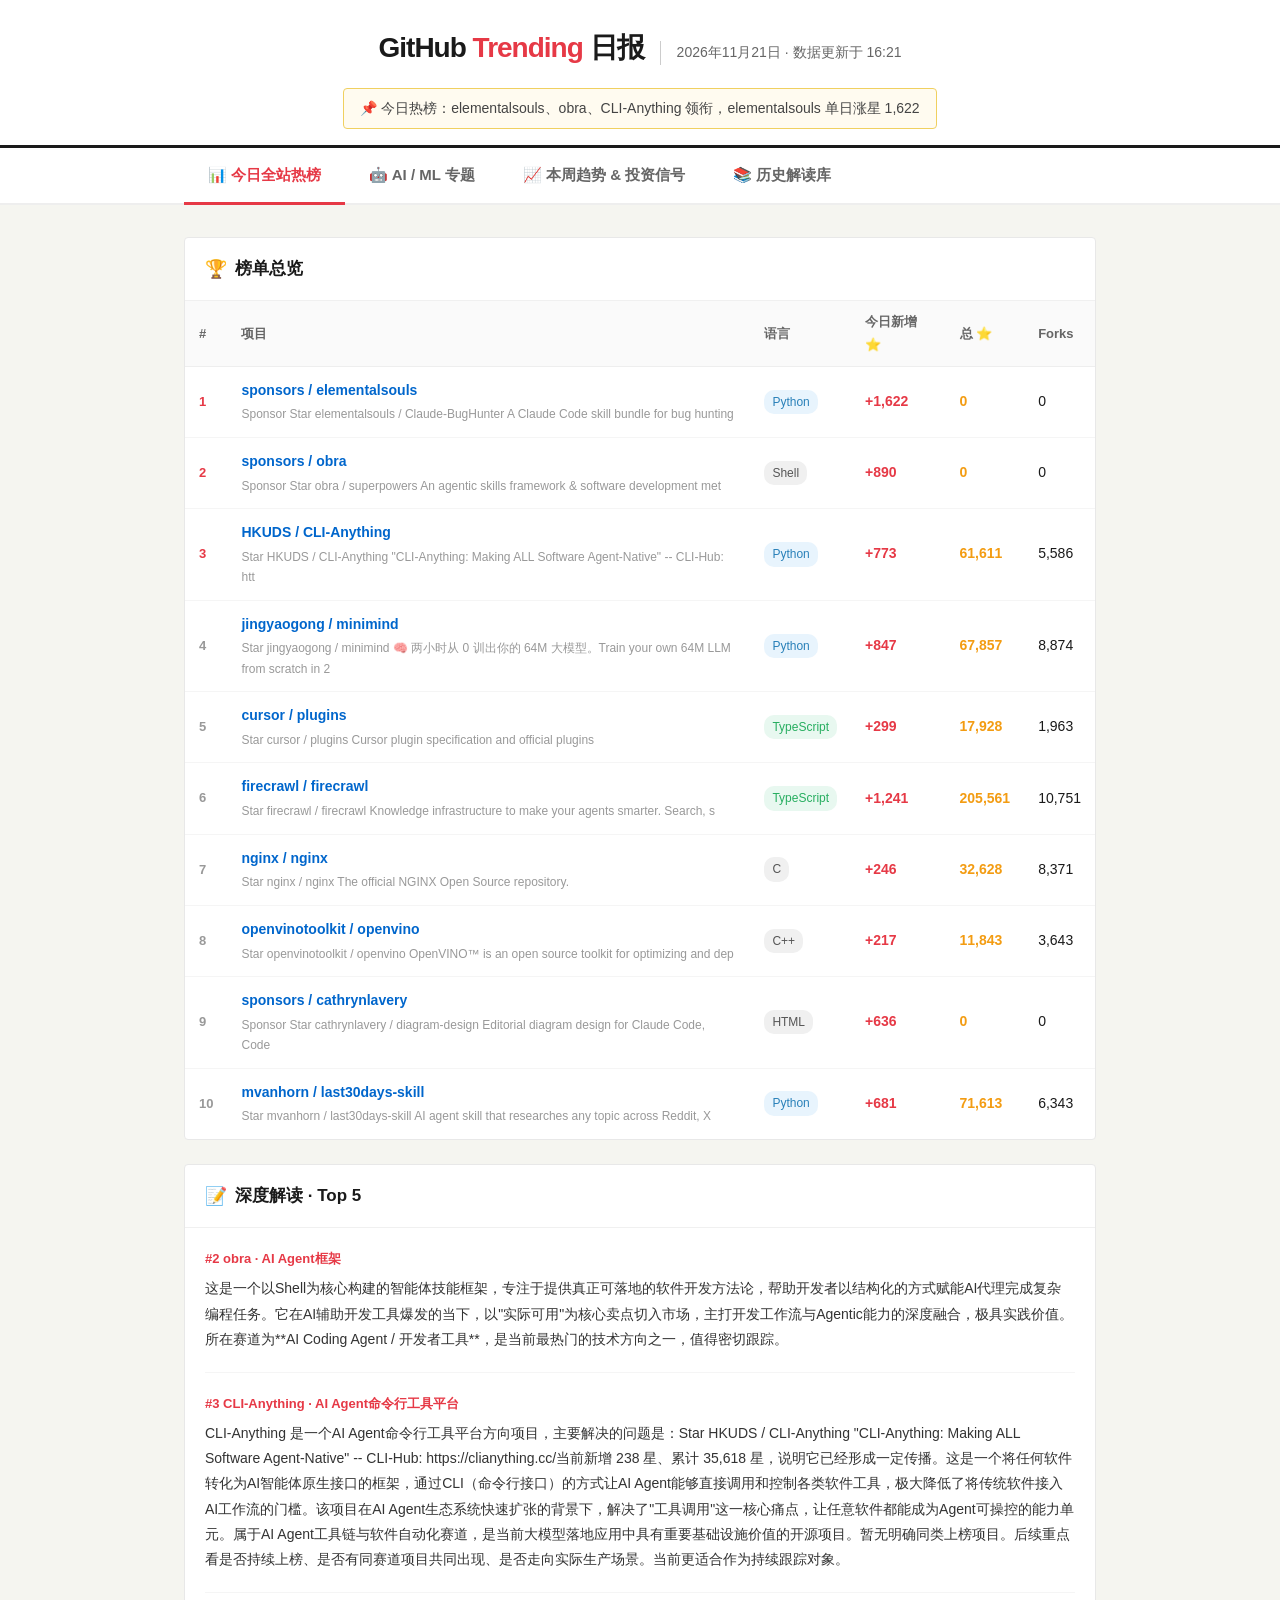
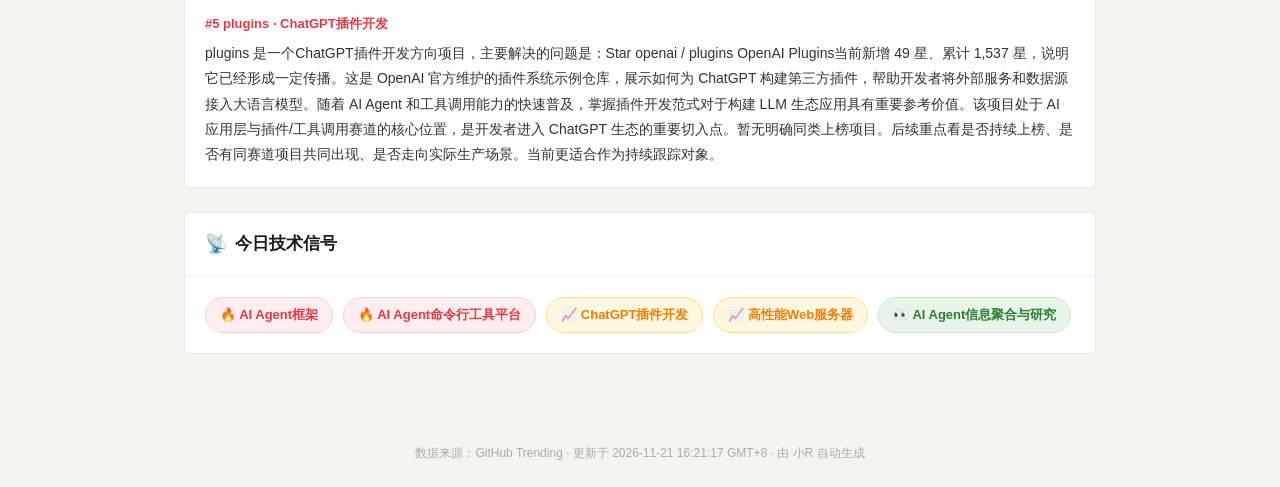
==== github-trending-source/github_trending.html @ a6d7220d "chore: 自动更新 GitHub Trending 2026-11-21" ====
<!DOCTYPE html>
<html lang="zh-CN">
<head>
<meta charset="UTF-8">
<meta name="viewport" content="width=device-width,initial-scale=1.0">
<title>GitHub Trending 日报</title>
<style>*{margin:0;padding:0;box-sizing:border-box;}
body{font-family:-apple-system,BlinkMacSystemFont,"PingFang SC","Hiragino Sans GB","Microsoft YaHei",sans-serif;background:#f5f5f0;color:#1a1a1a;line-height:1.7;}
.header{background:#fff;border-bottom:3px solid #1a1a1a;padding:24px 0 16px;text-align:center;}
.header-inner{max-width:960px;margin:0 auto;padding:0 24px;}
.header-top{display:flex;align-items:baseline;justify-content:center;gap:16px;margin-bottom:8px;}
.logo{font-size:28px;font-weight:900;letter-spacing:-1px;color:#1a1a1a;}
.logo span{color:#e63946;}
.date{font-size:14px;color:#666;border-left:1px solid #ccc;padding-left:16px;}
.summary{font-size:14px;color:#444;background:#fffbf0;border:1px solid #f0d060;border-radius:4px;padding:8px 16px;display:inline-block;margin-top:8px;}
.tabs{background:#fff;border-bottom:2px solid #eee;position:sticky;top:0;z-index:10;}
.tabs-inner{max-width:960px;margin:0 auto;padding:0 24px;display:flex;}
.tab{padding:14px 24px;font-size:15px;font-weight:600;color:#666;cursor:pointer;border-bottom:3px solid transparent;margin-bottom:-2px;transition:all .2s;}
.tab:hover{color:#1a1a1a;}
.tab.active{color:#e63946;border-bottom-color:#e63946;}
.content{max-width:960px;margin:0 auto;padding:32px 24px;}
.panel{display:none;}
.panel.active{display:block;}
.section{background:#fff;border:1px solid #e8e8e8;border-radius:4px;margin-bottom:24px;overflow:hidden;}
.section-header{padding:16px 20px;border-bottom:1px solid #f0f0f0;display:flex;align-items:center;gap:8px;}
.section-title{font-size:17px;font-weight:700;}
.section-icon{font-size:18px;}
table{width:100%;border-collapse:collapse;}
th{background:#fafafa;padding:10px 14px;text-align:left;font-size:13px;font-weight:600;color:#666;border-bottom:1px solid #eee;}
td{padding:12px 14px;font-size:14px;border-bottom:1px solid #f5f5f5;vertical-align:middle;}
tr:last-child td{border-bottom:none;}
tr:hover td{background:#fafffe;}
.rank{font-weight:700;color:#999;font-size:13px;width:36px;}
.rank.top3{color:#e63946;}
.proj-name{font-weight:600;color:#0066cc;text-decoration:none;}
.proj-name:hover{text-decoration:underline;}
.proj-sub{font-size:12px;color:#999;margin-top:2px;}
.lang-tag{display:inline-block;padding:2px 8px;border-radius:10px;font-size:12px;font-weight:500;background:#f0f0f0;color:#555;}
.lang-Python{background:#e8f4fd;color:#2980b9;}
.lang-TypeScript{background:#e8f8f0;color:#27ae60;}
.lang-Rust{background:#fdf0e8;color:#e67e22;}
.lang-Kotlin{background:#f0e8fd;color:#8e44ad;}
.stars{font-weight:600;color:#f39c12;}
.stars-new{color:#e63946;font-weight:700;}
.insight-list{padding:20px;}
.insight-item{margin-bottom:20px;padding-bottom:20px;border-bottom:1px solid #f5f5f5;}
.insight-item:last-child{border-bottom:none;margin-bottom:0;padding-bottom:0;}
.insight-repo{font-size:13px;font-weight:700;color:#e63946;margin-bottom:6px;}
.insight-date{font-weight:400;color:#aaa;font-size:12px;}
.insight-text{font-size:14px;color:#333;line-height:1.8;}
.signal-tags{padding:20px;display:flex;flex-wrap:wrap;gap:10px;}
.signal-tag{padding:6px 14px;border-radius:20px;font-size:13px;font-weight:600;}
.tag-hot{background:#ffeef0;color:#e63946;border:1px solid #ffcdd2;}
.tag-rising{background:#fff8e1;color:#f57c00;border:1px solid #ffe082;}
.tag-watch{background:#e8f5e9;color:#2e7d32;border:1px solid #c8e6c9;}
.invest-cards{padding:20px;display:grid;grid-template-columns:repeat(2,1fr);gap:16px;}
.invest-card{border:1px solid #e8e8e8;border-radius:6px;padding:16px;}
.invest-dir{font-size:15px;font-weight:700;margin-bottom:8px;}
.invest-proj{font-size:12px;color:#666;margin-bottom:8px;}
.invest-bar-wrap{background:#f0f0f0;border-radius:4px;height:6px;margin-bottom:10px;}
.invest-bar{height:6px;border-radius:4px;}
.bar-strong{background:#e63946;width:90%;}
.bar-mid{background:#f39c12;width:60%;}
.bar-watch{background:#27ae60;width:35%;}
.invest-strength{font-size:12px;margin-bottom:4px;}
.str-strong{color:#e63946;font-weight:700;}
.str-mid{color:#f39c12;font-weight:700;}
.str-watch{color:#27ae60;font-weight:700;}
.footer{text-align:center;padding:24px;color:#aaa;font-size:12px;border-top:1px solid #eee;margin-top:8px;}
@media(max-width:640px){.invest-cards{grid-template-columns:1fr;}.tab{padding:10px 14px;font-size:13px;}}</style>
</head>
<body>
<div class="header">
<div class="header-inner">
  <div class="header-top">
    <div class="logo">GitHub <span>Trending</span> 日报</div>
    <div class="date">2026年11月21日 · 数据更新于 16:21</div>
  </div>
  <div class="summary">📌 今日热榜：elementalsouls、obra、CLI-Anything 领衔，elementalsouls 单日涨星 1,622</div>
</div>
</div>
<div class="tabs">
<div class="tabs-inner">
  <div class="tab active" onclick="showTab(0)">📊 今日全站热榜</div>
  <div class="tab" onclick="showTab(1)">🤖 AI / ML 专题</div>
  <div class="tab" onclick="showTab(2)">📈 本周趋势 &amp; 投资信号</div>
  <div class="tab" onclick="showTab(3)">📚 历史解读库</div>
</div>
</div>
<div class="content">

<div class="panel active" id="panel-0">
  <div class="section">
    <div class="section-header"><span class="section-icon">🏆</span><span class="section-title">榜单总览</span></div>
    <table><thead><tr><th>#</th><th>项目</th><th>语言</th><th>今日新增 ⭐</th><th>总 ⭐</th><th>Forks</th></tr></thead>
    <tbody><tr><td class="rank top3">1</td><td><a class="proj-name" href="https://github.com/sponsors/elementalsouls" target="_blank">sponsors / elementalsouls</a><div class="proj-sub">Sponsor Star elementalsouls / Claude-BugHunter A Claude Code skill bundle for bug hunting </div></td><td><span class="lang-tag lang-Python">Python</span></td><td class="stars-new">+1,622</td><td class="stars">0</td><td>0</td></tr>
<tr><td class="rank top3">2</td><td><a class="proj-name" href="https://github.com/sponsors/obra" target="_blank">sponsors / obra</a><div class="proj-sub">Sponsor Star obra / superpowers An agentic skills framework &amp; software development met</div></td><td><span class="lang-tag">Shell</span></td><td class="stars-new">+890</td><td class="stars">0</td><td>0</td></tr>
<tr><td class="rank top3">3</td><td><a class="proj-name" href="https://github.com/HKUDS/CLI-Anything" target="_blank">HKUDS / CLI-Anything</a><div class="proj-sub">Star HKUDS / CLI-Anything "CLI-Anything: Making ALL Software Agent-Native" -- CLI-Hub: htt</div></td><td><span class="lang-tag lang-Python">Python</span></td><td class="stars-new">+773</td><td class="stars">61,611</td><td>5,586</td></tr>
<tr><td class="rank">4</td><td><a class="proj-name" href="https://github.com/jingyaogong/minimind" target="_blank">jingyaogong / minimind</a><div class="proj-sub">Star jingyaogong / minimind 🧠 两小时从 0 训出你的 64M 大模型。Train your own 64M LLM from scratch in 2</div></td><td><span class="lang-tag lang-Python">Python</span></td><td class="stars-new">+847</td><td class="stars">67,857</td><td>8,874</td></tr>
<tr><td class="rank">5</td><td><a class="proj-name" href="https://github.com/cursor/plugins" target="_blank">cursor / plugins</a><div class="proj-sub">Star cursor / plugins Cursor plugin specification and official plugins</div></td><td><span class="lang-tag lang-TypeScript">TypeScript</span></td><td class="stars-new">+299</td><td class="stars">17,928</td><td>1,963</td></tr>
<tr><td class="rank">6</td><td><a class="proj-name" href="https://github.com/firecrawl/firecrawl" target="_blank">firecrawl / firecrawl</a><div class="proj-sub">Star firecrawl / firecrawl Knowledge infrastructure to make your agents smarter. Search, s</div></td><td><span class="lang-tag lang-TypeScript">TypeScript</span></td><td class="stars-new">+1,241</td><td class="stars">205,561</td><td>10,751</td></tr>
<tr><td class="rank">7</td><td><a class="proj-name" href="https://github.com/nginx/nginx" target="_blank">nginx / nginx</a><div class="proj-sub">Star nginx / nginx The official NGINX Open Source repository.</div></td><td><span class="lang-tag">C</span></td><td class="stars-new">+246</td><td class="stars">32,628</td><td>8,371</td></tr>
<tr><td class="rank">8</td><td><a class="proj-name" href="https://github.com/openvinotoolkit/openvino" target="_blank">openvinotoolkit / openvino</a><div class="proj-sub">Star openvinotoolkit / openvino OpenVINO™ is an open source toolkit for optimizing and dep</div></td><td><span class="lang-tag lang-C++">C++</span></td><td class="stars-new">+217</td><td class="stars">11,843</td><td>3,643</td></tr>
<tr><td class="rank">9</td><td><a class="proj-name" href="https://github.com/sponsors/cathrynlavery" target="_blank">sponsors / cathrynlavery</a><div class="proj-sub">Sponsor Star cathrynlavery / diagram-design Editorial diagram design for Claude Code, Code</div></td><td><span class="lang-tag">HTML</span></td><td class="stars-new">+636</td><td class="stars">0</td><td>0</td></tr>
<tr><td class="rank">10</td><td><a class="proj-name" href="https://github.com/mvanhorn/last30days-skill" target="_blank">mvanhorn / last30days-skill</a><div class="proj-sub">Star mvanhorn / last30days-skill AI agent skill that researches any topic across Reddit, X</div></td><td><span class="lang-tag lang-Python">Python</span></td><td class="stars-new">+681</td><td class="stars">71,613</td><td>6,343</td></tr>
</tbody></table>
  </div>
  <div class="section">
    <div class="section-header"><span class="section-icon">📝</span><span class="section-title">深度解读 · Top 5</span></div>
    <div class="insight-list"><div class="insight-item"><div class="insight-repo">#2 obra  · AI Agent框架</div><div class="insight-text">这是一个以Shell为核心构建的智能体技能框架，专注于提供真正可落地的软件开发方法论，帮助开发者以结构化的方式赋能AI代理完成复杂编程任务。它在AI辅助开发工具爆发的当下，以"实际可用"为核心卖点切入市场，主打开发工作流与Agentic能力的深度融合，极具实践价值。所在赛道为**AI Coding Agent / 开发者工具**，是当前最热门的技术方向之一，值得密切跟踪。</div></div>
<div class="insight-item"><div class="insight-repo">#3 CLI-Anything  · AI Agent命令行工具平台</div><div class="insight-text">CLI-Anything 是一个AI Agent命令行工具平台方向项目，主要解决的问题是：Star HKUDS / CLI-Anything "CLI-Anything: Making ALL Software Agent-Native" -- CLI-Hub: https://clianything.cc/当前新增 238 星、累计 35,618 星，说明它已经形成一定传播。这是一个将任何软件转化为AI智能体原生接口的框架，通过CLI（命令行接口）的方式让AI Agent能够直接调用和控制各类软件工具，极大降低了将传统软件接入AI工作流的门槛。该项目在AI Agent生态系统快速扩张的背景下，解决了"工具调用"这一核心痛点，让任意软件都能成为Agent可操控的能力单元。属于AI Agent工具链与软件自动化赛道，是当前大模型落地应用中具有重要基础设施价值的开源项目。暂无明确同类上榜项目。后续重点看是否持续上榜、是否有同赛道项目共同出现、是否走向实际生产场景。当前更适合作为持续跟踪对象。</div></div>
<div class="insight-item"><div class="insight-repo">#5 plugins  · ChatGPT插件开发</div><div class="insight-text">plugins 是一个ChatGPT插件开发方向项目，主要解决的问题是：Star openai / plugins OpenAI Plugins当前新增 49 星、累计 1,537 星，说明它已经形成一定传播。这是 OpenAI 官方维护的插件系统示例仓库，展示如何为 ChatGPT 构建第三方插件，帮助开发者将外部服务和数据源接入大语言模型。随着 AI Agent 和工具调用能力的快速普及，掌握插件开发范式对于构建 LLM 生态应用具有重要参考价值。该项目处于 AI 应用层与插件/工具调用赛道的核心位置，是开发者进入 ChatGPT 生态的重要切入点。暂无明确同类上榜项目。后续重点看是否持续上榜、是否有同赛道项目共同出现、是否走向实际生产场景。当前更适合作为持续跟踪对象。</div></div>
</div>
  </div>
  <div class="section">
    <div class="section-header"><span class="section-icon">📡</span><span class="section-title">今日技术信号</span></div>
    <div class="signal-tags"><span class="signal-tag tag-hot">🔥 AI Agent框架</span>
<span class="signal-tag tag-hot">🔥 AI Agent命令行工具平台</span>
<span class="signal-tag tag-rising">📈 ChatGPT插件开发</span>
<span class="signal-tag tag-rising">📈 高性能Web服务器</span>
<span class="signal-tag tag-watch">👀 AI Agent信息聚合与研究</span>
</div>
  </div>
</div>

<div class="panel" id="panel-1">
  <div class="section">
    <div class="section-header"><span class="section-icon">🤖</span><span class="section-title">AI / ML 今日热榜</span></div>
    <table><thead><tr><th>#</th><th>项目</th><th>语言</th><th>今日新增 ⭐</th><th>总 ⭐</th><th>Forks</th></tr></thead>
    <tbody><tr><td class="rank top3">1</td><td><a class="proj-name" href="https://github.com/sponsors/elementalsouls" target="_blank">sponsors / elementalsouls</a><div class="proj-sub">Sponsor Star elementalsouls / Claude-BugHunter A Claude Code skill bundle for bug hunting </div></td><td><span class="lang-tag lang-Python">Python</span></td><td class="stars-new">+1,622</td><td class="stars">0</td><td>0</td></tr>
<tr><td class="rank top3">2</td><td><a class="proj-name" href="https://github.com/sponsors/obra" target="_blank">sponsors / obra</a><div class="proj-sub">Sponsor Star obra / superpowers An agentic skills framework &amp; software development met</div></td><td><span class="lang-tag">Shell</span></td><td class="stars-new">+890</td><td class="stars">0</td><td>0</td></tr>
<tr><td class="rank top3">3</td><td><a class="proj-name" href="https://github.com/HKUDS/CLI-Anything" target="_blank">HKUDS / CLI-Anything</a><div class="proj-sub">Star HKUDS / CLI-Anything "CLI-Anything: Making ALL Software Agent-Native" -- CLI-Hub: htt</div></td><td><span class="lang-tag lang-Python">Python</span></td><td class="stars-new">+773</td><td class="stars">61,611</td><td>5,586</td></tr>
<tr><td class="rank">4</td><td><a class="proj-name" href="https://github.com/jingyaogong/minimind" target="_blank">jingyaogong / minimind</a><div class="proj-sub">Star jingyaogong / minimind 🧠 两小时从 0 训出你的 64M 大模型。Train your own 64M LLM from scratch in 2</div></td><td><span class="lang-tag lang-Python">Python</span></td><td class="stars-new">+847</td><td class="stars">67,857</td><td>8,874</td></tr>
<tr><td class="rank">5</td><td><a class="proj-name" href="https://github.com/firecrawl/firecrawl" target="_blank">firecrawl / firecrawl</a><div class="proj-sub">Star firecrawl / firecrawl Knowledge infrastructure to make your agents smarter. Search, s</div></td><td><span class="lang-tag lang-TypeScript">TypeScript</span></td><td class="stars-new">+1,241</td><td class="stars">205,561</td><td>10,751</td></tr>
<tr><td class="rank">6</td><td><a class="proj-name" href="https://github.com/openvinotoolkit/openvino" target="_blank">openvinotoolkit / openvino</a><div class="proj-sub">Star openvinotoolkit / openvino OpenVINO™ is an open source toolkit for optimizing and dep</div></td><td><span class="lang-tag lang-C++">C++</span></td><td class="stars-new">+217</td><td class="stars">11,843</td><td>3,643</td></tr>
<tr><td class="rank">7</td><td><a class="proj-name" href="https://github.com/sponsors/cathrynlavery" target="_blank">sponsors / cathrynlavery</a><div class="proj-sub">Sponsor Star cathrynlavery / diagram-design Editorial diagram design for Claude Code, Code</div></td><td><span class="lang-tag">HTML</span></td><td class="stars-new">+636</td><td class="stars">0</td><td>0</td></tr>
<tr><td class="rank">8</td><td><a class="proj-name" href="https://github.com/mvanhorn/last30days-skill" target="_blank">mvanhorn / last30days-skill</a><div class="proj-sub">Star mvanhorn / last30days-skill AI agent skill that researches any topic across Reddit, X</div></td><td><span class="lang-tag lang-Python">Python</span></td><td class="stars-new">+681</td><td class="stars">71,613</td><td>6,343</td></tr>
<tr><td class="rank">9</td><td><a class="proj-name" href="https://github.com/google-labs-code/stitch-skills" target="_blank">google-labs-code / stitch-skills</a><div class="proj-sub">Star google-labs-code / stitch-skills A library of Agent Skills designed to work with the </div></td><td><span class="lang-tag lang-TypeScript">TypeScript</span></td><td class="stars-new">+315</td><td class="stars">11,146</td><td>1,415</td></tr>
<tr><td class="rank">10</td><td><a class="proj-name" href="https://github.com/sponsors/mjmirza" target="_blank">sponsors / mjmirza</a><div class="proj-sub">Sponsor Star mjmirza / app-store-compliance Avoid common App Store and Google Play rejecti</div></td><td><span class="lang-tag">Shell</span></td><td class="stars-new">+869</td><td class="stars">0</td><td>0</td></tr>
</tbody></table>
  </div>
  <div class="section">
    <div class="section-header"><span class="section-icon">🔬</span><span class="section-title">AI 视角深度解读 · Top 5</span></div>
    <div class="insight-list"><div class="insight-item"><div class="insight-repo">#2 obra  · AI Agent框架</div><div class="insight-text">这是一个以Shell为核心构建的智能体技能框架，专注于提供真正可落地的软件开发方法论，帮助开发者以结构化的方式赋能AI代理完成复杂编程任务。它在AI辅助开发工具爆发的当下，以"实际可用"为核心卖点切入市场，主打开发工作流与Agentic能力的深度融合，极具实践价值。所在赛道为**AI Coding Agent / 开发者工具**，是当前最热门的技术方向之一，值得密切跟踪。</div></div>
<div class="insight-item"><div class="insight-repo">#3 CLI-Anything  · AI Agent命令行工具平台</div><div class="insight-text">CLI-Anything 是一个AI Agent命令行工具平台方向项目，主要解决的问题是：Star HKUDS / CLI-Anything "CLI-Anything: Making ALL Software Agent-Native" -- CLI-Hub: https://clianything.cc/当前新增 238 星、累计 35,618 星，说明它已经形成一定传播。这是一个将任何软件转化为AI智能体原生接口的框架，通过CLI（命令行接口）的方式让AI Agent能够直接调用和控制各类软件工具，极大降低了将传统软件接入AI工作流的门槛。该项目在AI Agent生态系统快速扩张的背景下，解决了"工具调用"这一核心痛点，让任意软件都能成为Agent可操控的能力单元。属于AI Agent工具链与软件自动化赛道，是当前大模型落地应用中具有重要基础设施价值的开源项目。暂无明确同类上榜项目。后续重点看是否持续上榜、是否有同赛道项目共同出现、是否走向实际生产场景。当前更适合作为持续跟踪对象。</div></div>
</div>
  </div>
  <div class="section">
    <div class="section-header"><span class="section-icon">📡</span><span class="section-title">AI 今日核心信号</span></div>
    <div class="signal-tags"><span class="signal-tag tag-hot">🔥 AI Agent框架</span>
<span class="signal-tag tag-hot">🔥 AI Agent命令行工具平台</span>
<span class="signal-tag tag-rising">📈 AI Agent信息聚合与研究</span>
</div>
  </div>
</div>

<div class="panel" id="panel-2">
  <div class="section">
    <div class="section-header"><span class="section-icon">📅</span><span class="section-title">本周全站热榜</span></div>
    <table><thead><tr><th>#</th><th>项目</th><th>语言</th><th>本周新增 ⭐</th><th>总 ⭐</th><th>Forks</th></tr></thead>
    <tbody><tr><td class="rank top3">1</td><td><a class="proj-name" href="https://github.com/backnotprop/plannotator" target="_blank">backnotprop / plannotator</a><div class="proj-sub">Star backnotprop / plannotator The workspace to stay in the loop and on top of agents - sh</div></td><td><span class="lang-tag lang-TypeScript">TypeScript</span></td><td class="stars-new">+3,555</td><td class="stars">13,980</td><td>1,396</td></tr>
<tr><td class="rank top3">2</td><td><a class="proj-name" href="https://github.com/google-labs-code/stitch-skills" target="_blank">google-labs-code / stitch-skills</a><div class="proj-sub">Star google-labs-code / stitch-skills A library of Agent Skills designed to work with the </div></td><td><span class="lang-tag lang-TypeScript">TypeScript</span></td><td class="stars-new">+2,152</td><td class="stars">11,146</td><td>1,415</td></tr>
<tr><td class="rank top3">3</td><td><a class="proj-name" href="https://github.com/GoogleChrome/modern-web-guidance-src" target="_blank">GoogleChrome / modern-web-guidance-src</a><div class="proj-sub">Star GoogleChrome / modern-web-guidance-src Keep your coding agent up to date with the lat</div></td><td><span class="lang-tag lang-TypeScript">TypeScript</span></td><td class="stars-new">+5,224</td><td class="stars">9,621</td><td>771</td></tr>
<tr><td class="rank">4</td><td><a class="proj-name" href="https://github.com/alibaba/open-code-review" target="_blank">alibaba / open-code-review</a><div class="proj-sub">Star alibaba / open-code-review Secure, fast, efficient, battle-tested at Alibaba's scale.</div></td><td><span class="lang-tag">Go</span></td><td class="stars-new">+4,457</td><td class="stars">54,891</td><td>4,535</td></tr>
<tr><td class="rank">5</td><td><a class="proj-name" href="https://github.com/mvanhorn/last30days-skill" target="_blank">mvanhorn / last30days-skill</a><div class="proj-sub">Star mvanhorn / last30days-skill AI agent skill that researches any topic across Reddit, X</div></td><td><span class="lang-tag lang-Python">Python</span></td><td class="stars-new">+3,788</td><td class="stars">71,613</td><td>6,343</td></tr>
<tr><td class="rank">6</td><td><a class="proj-name" href="https://github.com/ChromeDevTools/chrome-devtools-mcp" target="_blank">ChromeDevTools / chrome-devtools-mcp</a><div class="proj-sub">Star ChromeDevTools / chrome-devtools-mcp Chrome DevTools for coding agents</div></td><td><span class="lang-tag lang-TypeScript">TypeScript</span></td><td class="stars-new">+3,306</td><td class="stars">58,587</td><td>4,891</td></tr>
<tr><td class="rank">7</td><td><a class="proj-name" href="https://github.com/tradermonty/claude-trading-skills" target="_blank">tradermonty / claude-trading-skills</a><div class="proj-sub">Star tradermonty / claude-trading-skills Claude Code skills for equity investors and trade</div></td><td><span class="lang-tag lang-Python">Python</span></td><td class="stars-new">+3,471</td><td class="stars">7,487</td><td>1,473</td></tr>
<tr><td class="rank">8</td><td><a class="proj-name" href="https://github.com/ag-ui-protocol/ag-ui" target="_blank">ag-ui-protocol / ag-ui</a><div class="proj-sub">Star ag-ui-protocol / ag-ui AG-UI: the Agent-User Interaction Protocol. Bring Agents into </div></td><td><span class="lang-tag lang-TypeScript">TypeScript</span></td><td class="stars-new">+3,621</td><td class="stars">20,866</td><td>2,130</td></tr>
<tr><td class="rank">9</td><td><a class="proj-name" href="https://github.com/meta/astryx" target="_blank">meta / astryx</a><div class="proj-sub">Star meta / astryx An open source design system that's fully customizable and agent ready</div></td><td><span class="lang-tag lang-TypeScript">TypeScript</span></td><td class="stars-new">+4,131</td><td class="stars">31,491</td><td>2,473</td></tr>
<tr><td class="rank">10</td><td><a class="proj-name" href="https://github.com/pookjw/HermesEnabler" target="_blank">pookjw / HermesEnabler</a><div class="proj-sub">Star pookjw / HermesEnabler Enable Hermès Watch Faces on any Apple Watch devices</div></td><td><span class="lang-tag">Objective-C</span></td><td class="stars-new">+582</td><td class="stars">2,317</td><td>195</td></tr>
</tbody></table>
  </div>
  <div class="section">
    <div class="section-header"><span class="section-icon">📝</span><span class="section-title">本周深度解读 · Top 5</span></div>
    <div class="insight-list"><div class="insight-item"><div class="insight-repo">#5 last30days-skill  · AI Agent信息聚合与研究</div><div class="insight-text">last30days-skill 是一个AI Agent信息聚合与研究方向项目，主要解决的问题是：Star mvanhorn / last30days-skill AI agent skill that researches any topic across Reddit, X, YouTube, HN, Polymarket, and the web - then synthesizes a grounded summary当前新增 199 星、累计 27,580 星，说明它已经形成一定传播。这是一个AI智能体技能工具，能够自动跨越Reddit、X、YouTube、Hacker News、Polymarket及开放网页等多平台，对任意话题进行信息检索并生成有据可查的综合摘要，极大降低了信息收集与研判的人工成本。凭借多源数据融合与AI合成能力，它在市场调研、热点追踪、竞品分析等场景中具有显著实用价值。该项目处于AI Agent与信息聚合的热门交叉赛道，随着自主智能体应用爆发式增长，此类"研究型Agent技能"正成为开发者生态中的高需求组件。暂无明确同类上榜项目。后续重点看是否持续上榜、是否有同赛道项目共同出现、是否走向实际生产场景。当前更适合作为持续跟踪对象。</div></div>
</div>
  </div>
  <div class="section">
    <div class="section-header"><span class="section-icon">💡</span><span class="section-title">本周投资信号拆解</span></div>
    <div class="invest-cards"><div class="invest-card">
  <div class="invest-dir">🤖 AI Agent框架</div>
  <div class="invest-proj">代表项目：obra · GenericAgent · openai-agents-python</div>
  <div class="invest-bar-wrap"><div class="invest-bar bar-strong"></div></div>
  <div class="invest-strength str-strong">信号强度：强</div>
</div>
<div class="invest-card">
  <div class="invest-dir">🛠️ Claude 工具链生态</div>
  <div class="invest-proj">代表项目：andrej-karpathy-skills · claude-code-best-practice · seomachine</div>
  <div class="invest-bar-wrap"><div class="invest-bar bar-strong"></div></div>
  <div class="invest-strength str-strong">信号强度：强</div>
</div>
<div class="invest-card">
  <div class="invest-dir">📱 AI编程助手</div>
  <div class="invest-proj">代表项目：free-claude-code · cline · Roo-Code</div>
  <div class="invest-bar-wrap"><div class="invest-bar bar-mid"></div></div>
  <div class="invest-strength str-mid">信号强度：中</div>
</div>
<div class="invest-card">
  <div class="invest-dir">🎓 金融 AI 量化</div>
  <div class="invest-proj">代表项目：Kronos · ai-hedge-fund</div>
  <div class="invest-bar-wrap"><div class="invest-bar bar-watch"></div></div>
  <div class="invest-strength str-watch">信号强度：观察中</div>
</div>
</div>
  </div>
</div>

<div class="panel" id="panel-3">
  <div class="section">
    <div class="section-header"><span class="section-icon">📚</span><span class="section-title">历史解读库 · 按首次上榜时间倒序</span></div>
    <div class="insight-list"><div class="insight-item"><div class="insight-repo">CoplayDev  · Unity编辑器AI自动化工具  <span class="insight-date">首次上榜 2026-07-06</span></div><div class="insight-text">CoplayDev 是一个Unity编辑器AI自动化工具方向项目，主要解决的问题是：Sponsor Star CoplayDev / unity-mcp Unity MCP acts as a bridge between AI assistants and your Unity Editor. Give your LLM tools to manage assets, control scenes, edit scripts, and automate tasks within Unity.当前新增 414 星、累计 0 星，说明它已经形成一定传播。这是一个将AI大语言模型与Unity编辑器深度集成的MCP（Model Context Protocol）桥接工具，让AI助手能够直接操控Unity中的资产管理、场景编辑、脚本修改和任务自动化，极大提升游戏开发效率。随着AI辅助编程浪潮兴起，将LLM能力延伸至专业创作工具的需求日益迫切，该项目为游戏开发者提供了一条切实可行的AI增强工作流路径。属于**AI Agent工具集成 × 游戏开发自动化**赛道，是MCP生态向垂直领域扩展的典型代表。暂无明确同类上榜项目。后续重点看是否持续上榜、是否有同赛道项目共同出现、是否走向实际生产场景。当前更适合作为持续跟踪对象。</div></div>
<div class="insight-item"><div class="insight-repo">Zackriya-Solutions  · AI会议助手本地化处理  <span class="insight-date">首次上榜 2026-07-05</span></div><div class="insight-text">Zackriya-Solutions 是一个AI会议助手本地化处理方向项目，主要解决的问题是：Sponsor Star Zackriya-Solutions / meetily Privacy first, AI meeting assistant with 4x faster Parakeet/Whisper live transcription, speaker diarization, and Ollama summarization built on Rust. 100% local processing. no cloud required. Meetily (Meetly Ai - https://meetily.ai) is the #1 Self-hosted, Open-source Ai meeting note taker for macOS & Windows.当前新增 718 星、累计 0 星，说明它已经形成一定传播。一款基于 Rust 构建的本地优先 AI 会议助手，支持实时语音转文字（Parakeet/Whisper 加速4倍）、说话人识别及 Ollama 本地大模型摘要，全程 100% 本地处理，零云端依赖，完美保护会议隐私。对于企业和个人用户而言，既解决了敏感会议内容泄露的合规风险，又提供了媲美商业产品的智能笔记体验。该项目处于 **本地化 AI 生产力工具** 赛道，是自托管 AI 应用快速崛起趋势下的典型代表。暂无明确同类上榜项目。后续重点看是否持续上榜、是否有同赛道项目共同出现、是否走向实际生产场景。当前更适合作为持续跟踪对象。</div></div>
<div class="insight-item"><div class="insight-repo">immich  · 自托管照片视频管理  <span class="insight-date">首次上榜 2026-07-05</span></div><div class="insight-text">immich 是一个自托管照片视频管理方向项目，主要解决的问题是：Star immich-app / immich High performance self-hosted photo and video management solution.当前新增 201 星、累计 105,632 星，说明它已经形成一定传播。高性能自托管照片和视频管理解决方案，提供媲美 Google Photos 的完整功能体验，包括自动备份、人脸识别、地图浏览等，让用户在本地服务器上完全掌控私人媒体数据。随着隐私意识觉醒和云服务订阅费用上涨，自托管替代方案需求持续爆发，Immich 凭借出色的性能和活跃的社区迭代速度成为该领域最受欢迎的选择。项目处于**隐私优先的自托管基础设施**赛道，是 HomeServer / Self-Hosted 生态中的明星级项目。暂无明确同类上榜项目。后续重点看是否持续上榜、是否有同赛道项目共同出现、是否走向实际生产场景。当前更适合作为持续跟踪对象。</div></div>
<div class="insight-item"><div class="insight-repo">maven  · Java构建与项目管理工具  <span class="insight-date">首次上榜 2026-07-05</span></div><div class="insight-text">maven 是一个Java构建与项目管理工具方向项目，主要解决的问题是：Star apache / maven Apache Maven core当前新增 157 星、累计 5,269 星，说明它已经形成一定传播。Apache Maven 是 Java 生态中最主流的项目构建和依赖管理工具，广泛应用于企业级 Java/Kotlin 项目的编译、测试、打包及发布全生命周期管理。作为 Apache 基金会的顶级项目，其成熟稳定的插件体系和中央仓库生态使其成为 Java 开发的基础设施标配。该项目属于**构建工具与 DevOps 工具链**赛道，尽管面临 Gradle 的竞争，但其在大型企业和开源社区的统治地位依然稳固，值得持续关注其现代化演进方向。暂无明确同类上榜项目。后续重点看是否持续上榜、是否有同赛道项目共同出现、是否走向实际生产场景。当前更适合作为持续跟踪对象。</div></div>
<div class="insight-item"><div class="insight-repo">romm  · 游戏ROM自托管管理  <span class="insight-date">首次上榜 2026-07-04</span></div><div class="insight-text">romm 是一个游戏ROM自托管管理方向项目，主要解决的问题是：Star rommapp / romm A beautiful, powerful, self-hosted rom manager and player.当前新增 239 星、累计 9,811 星，说明它已经形成一定传播。一款功能强大的自托管 ROM 管理与游戏模拟器平台，支持游戏封面自动刮削、元数据管理及在线直接游玩，非常适合复古游戏爱好者构建个人游戏库。凭借精美的界面设计和完善的自托管方案，在隐私优先的个人媒体管理领域极具吸引力。属于自托管/HomeServer 与复古游戏保存技术赛道，近万星的社区热度印证了其旺盛的用户需求。暂无明确同类上榜项目。后续重点看是否持续上榜、是否有同赛道项目共同出现、是否走向实际生产场景。当前更适合作为持续跟踪对象。</div></div>
<div class="insight-item"><div class="insight-repo">pytorch  · 深度学习框架  <span class="insight-date">首次上榜 2026-07-04</span></div><div class="insight-text">pytorch 是一个深度学习框架方向项目，主要解决的问题是：Star pytorch / pytorch Tensors and Dynamic neural networks in Python with strong GPU acceleration当前新增 293 星、累计 101,434 星，说明它已经形成一定传播。PyTorch 是目前最主流的深度学习框架之一，提供动态计算图、强大的GPU加速以及灵活的Python接口，广泛应用于学术研究、计算机视觉、自然语言处理等AI领域。它以"先定义后执行"到"动态图"的设计理念显著降低了模型调试难度，已成为顶级AI研究机构和大厂的首选框架。所在赛道为深度学习基础设施与AI框架，是整个AI生态的底层基石。暂无明确同类上榜项目。后续重点看是否持续上榜、是否有同赛道项目共同出现、是否走向实际生产场景。当前更适合作为持续跟踪对象。</div></div>
<div class="insight-item"><div class="insight-repo">elasticsearch  · 分布式全文搜索引擎  <span class="insight-date">首次上榜 2026-07-04</span></div><div class="insight-text">elasticsearch 是一个分布式全文搜索引擎方向项目，主要解决的问题是：Star elastic / elasticsearch Free and Open Source, Distributed, RESTful Search Engine当前新增 91 星、累计 77,337 星，说明它已经形成一定传播。这是业界最广泛使用的分布式搜索与分析引擎，支持全文检索、日志分析、实时数据聚合等场景，是构建企业级搜索系统的核心基础设施。凭借其强大的RESTful API、近实时搜索能力以及与Kibana、Logstash的生态协同，成为ELK技术栈的核心支柱，广泛应用于电商、安全监控、可观测性平台等领域。所在赛道为分布式搜索与大数据分析，是该领域无可替代的标杆级开源项目。暂无明确同类上榜项目。后续重点看是否持续上榜、是否有同赛道项目共同出现、是否走向实际生产场景。当前更适合作为持续跟踪对象。</div></div>
<div class="insight-item"><div class="insight-repo">agentskills  · AI Agent技能规范文档  <span class="insight-date">首次上榜 2026-07-04</span></div><div class="insight-text">agentskills 是一个AI Agent技能规范文档方向项目，主要解决的问题是：Star agentskills / agentskills Specification and documentation for Agent Skills当前新增 406 星、累计 22,001 星，说明它已经形成一定传播。一个专注于 Agent 技能规范与文档化的框架项目，为 AI Agent 的能力定义、接口标准化提供统一规范，适用于构建可复用、可组合的智能体技能体系。在 AI Agent 工程化落地成为主流趋势的背景下，该项目致力于解决多 Agent 协作中技能标准化缺失的核心痛点，具有较强的生态整合价值。属于 AI Agent 基础设施与工程化赛道，是当前最热门的 LLM 应用层建设方向之一。暂无明确同类上榜项目。后续重点看是否持续上榜、是否有同赛道项目共同出现、是否走向实际生产场景。当前更适合作为持续跟踪对象。</div></div>
<div class="insight-item"><div class="insight-repo">JuliusBrussee  · 提示词压缩优化  <span class="insight-date">首次上榜 2026-07-03</span></div><div class="insight-text">JuliusBrussee 是一个提示词压缩优化方向项目，主要解决的问题是：Sponsor Star JuliusBrussee / caveman 🪨 why use many token when few token do trick — Claude Code skill that cuts 65% of tokens by talking like caveman当前新增 926 星、累计 0 星，说明它已经形成一定传播。这是一个专为 Claude Code 设计的提示词优化技巧，通过"穴居人说话风格"（极度精简语法）将 Token 消耗降低 65%，在 AI 编程助手日益普及、API 成本备受关注的背景下，提供了一种低成本、高实用价值的 Prompt 工程方案。单日新增 926 星的爆发式增长说明开发者对降低 AI 使用成本有强烈需求，值得关注其背后的 Token 压缩方法论。所在赛道为 **Prompt Engineering / AI 成本优化**。暂无明确同类上榜项目。后续重点看是否持续上榜、是否有同赛道项目共同出现、是否走向实际生产场景。当前更适合作为持续跟踪对象。</div></div>
<div class="insight-item"><div class="insight-repo">clean-code-javascript  · JavaScript代码质量规范  <span class="insight-date">首次上榜 2026-07-03</span></div><div class="insight-text">clean-code-javascript 是一个JavaScript代码质量规范方向项目，主要解决的问题是：Star ryanmcdermott / clean-code-javascript Clean Code concepts adapted for JavaScript当前新增 27 星、累计 94,562 星，说明它已经形成一定传播。将 Robert C. Martin《代码整洁之道》的核心原则移植到 JavaScript 场景，提供命名、函数、类、测试等维度的最佳实践示例，适合所有 JS 开发者作为日常编码规范参考。该项目近 10 万 Star 证明其在工程质量领域的权威地位，是前端/Node.js 团队建立代码文化的必备读物。所在赛道为软件工程规范与代码质量，属于开发者基础能力建设的常青型资源。暂无明确同类上榜项目。后续重点看是否持续上榜、是否有同赛道项目共同出现、是否走向实际生产场景。当前更适合作为持续跟踪对象。</div></div>
<div class="insight-item"><div class="insight-repo">codex-plugin-cc  · AI代码审查插件工具  <span class="insight-date">首次上榜 2026-07-03</span></div><div class="insight-text">codex-plugin-cc 是一个AI代码审查插件工具方向项目，主要解决的问题是：Star openai / codex-plugin-cc Use Codex from Claude Code to review code or delegate tasks.当前新增 352 星、累计 22,634 星，说明它已经形成一定传播。这是一个将 OpenAI Codex 能力集成到 Claude Code 环境中的插件，允许开发者在 Claude Code 工作流内直接调用 Codex 进行代码审查或任务委托，实现两大 AI 编程助手的协同使用。它打破了单一 AI 工具的边界，让开发者可以根据场景灵活切换和组合不同模型的优势，极大提升编程效率。该项目处于 AI 编程辅助与 IDE 插件集成赛道，代表了多 AI Agent 协作的前沿探索方向，值得关注。暂无明确同类上榜项目。后续重点看是否持续上榜、是否有同赛道项目共同出现、是否走向实际生产场景。当前更适合作为持续跟踪对象。</div></div>
<div class="insight-item"><div class="insight-repo">cs249r_book  · 机器学习系统教材  <span class="insight-date">首次上榜 2026-07-03</span></div><div class="insight-text">cs249r_book 是一个机器学习系统教材方向项目，主要解决的问题是：Star harvard-edge / cs249r_book Machine Learning Systems当前新增 68 星、累计 25,586 星，说明它已经形成一定传播。这是哈佛大学边缘计算团队出品的《机器学习系统》教材，系统覆盖从模型训练到边缘部署的完整技术栈，适合希望深入理解MLSys底层原理的工程师和研究者。该书以开源形式持续更新，结合实际硬件约束讲解高效推理、TinyML等前沿议题，是学习嵌入式AI与系统优化的高质量权威资源。所在赛道为机器学习系统（MLSys）与边缘智能，正处于AIoT和端侧推理需求爆发的核心方向。暂无明确同类上榜项目。后续重点看是否持续上榜、是否有同赛道项目共同出现、是否走向实际生产场景。当前更适合作为持续跟踪对象。</div></div>
<div class="insight-item"><div class="insight-repo">checkout  · Git仓库检出自动化  <span class="insight-date">首次上榜 2026-07-03</span></div><div class="insight-text">checkout 是一个Git仓库检出自动化方向项目，主要解决的问题是：Star actions / checkout Action for checking out a repo当前新增 26 星、累计 8,161 星，说明它已经形成一定传播。这是 GitHub Actions 官方提供的代码仓库检出动作，几乎所有 CI/CD 流水线都需要它来将代码拉取到工作环境中，是自动化工作流的基础组件。作为官方维护的核心 Action，其稳定性和安全性直接影响数百万个项目的构建流程，值得持续关注其版本更新与安全修复。所在赛道为 DevOps/CI CD 自动化基础设施领域。暂无明确同类上榜项目。后续重点看是否持续上榜、是否有同赛道项目共同出现、是否走向实际生产场景。当前更适合作为持续跟踪对象。</div></div>
<div class="insight-item"><div class="insight-repo">karukan  · 神经网络日语输入法引擎  <span class="insight-date">首次上榜 2026-07-02</span></div><div class="insight-text">karukan 是一个神经网络日语输入法引擎方向项目，主要解决的问题是：Star togatoga / karukan Japanese Input Method System for Linux, macOS, Neural Kana-Kanji Conversion Engine当前新增 42 星、累计 580 星，说明它已经形成一定传播。这是一个用 Rust 实现的日语输入法系统，基于神经网络驱动的假名-汉字转换引擎，支持 Linux 和 macOS 平台，将深度学习技术引入传统输入法领域，转换质量更贴近自然语言习惯。对于日语开发者和输入法技术研究者而言极具参考价值，展示了如何用 Rust 构建高性能系统级语言工具。项目处于**系统软件 × NLP × Rust 生态**交叉赛道，随着 Rust 在系统编程中的持续崛起，这类兼顾性能与 AI 能力的输入法引擎值得重点关注。暂无明确同类上榜项目。后续重点看是否持续上榜、是否有同赛道项目共同出现、是否走向实际生产场景。当前更适合作为持续跟踪对象。</div></div>
<div class="insight-item"><div class="insight-repo">logto-io  · 身份认证授权基础设施  <span class="insight-date">首次上榜 2026-07-02</span></div><div class="insight-text">logto-io 是一个身份认证授权基础设施方向项目，主要解决的问题是：Sponsor Star logto-io / logto 🧑‍🚀 Authentication and authorization infrastructure for SaaS and AI apps, built on OIDC and OAuth 2.1 with multi-tenancy, SSO, and RBAC.当前新增 113 星、累计 0 星，说明它已经形成一定传播。基于 OIDC 和 OAuth 2.1 构建的现代身份认证与授权基础设施，专为 SaaS 和 AI 应用设计，原生支持多租户、SSO 单点登录和 RBAC 角色权限管理。随着 AI 应用爆发式增长，安全可靠的身份认证层成为刚需，Logto 提供开源自托管方案，帮助开发者快速集成企业级身份体系而无需从零构建。该项目处于 Identity & Access Management（IAM）赛道，是 Auth0、Okta 等商业产品的有力开源替代。暂无明确同类上榜项目。后续重点看是否持续上榜、是否有同赛道项目共同出现、是否走向实际生产场景。当前更适合作为持续跟踪对象。</div></div>
<div class="insight-item"><div class="insight-repo">astryx  · UI设计系统组件库  <span class="insight-date">首次上榜 2026-07-02</span></div><div class="insight-text">astryx 是一个UI设计系统组件库方向项目，主要解决的问题是：Star facebook / astryx An open source design system that's fully customizable and agent ready当前新增 708 星、累计 2,642 星，说明它已经形成一定传播。这是 Facebook 开源的一套完全可定制的设计系统，最大亮点在于"agent ready"——专为 AI Agent 场景优化，使 AI 能够直接理解和操作 UI 组件。在 AI 驱动的前端开发浪潮下，传统设计系统正在向智能化演进，该项目代表了这一转型方向。属于 **UI 设计系统 × AI Agent** 交叉赛道，值得前端工程师和 AI 应用开发者重点关注。暂无明确同类上榜项目。后续重点看是否持续上榜、是否有同赛道项目共同出现、是否走向实际生产场景。当前更适合作为持续跟踪对象。</div></div>
<div class="insight-item"><div class="insight-repo">olmocr  · PDF文档LLM数据处理  <span class="insight-date">首次上榜 2026-07-02</span></div><div class="insight-text">olmocr 是一个PDF文档LLM数据处理方向项目，主要解决的问题是：Star allenai / olmocr Toolkit for linearizing PDFs for LLM datasets/training当前新增 334 星、累计 18,267 星，说明它已经形成一定传播。专为LLM训练数据准备设计的PDF线性化工具包，能够将复杂PDF文档高效转换为结构化文本，解决大模型训练中文档数据处理的痛点。由顶级AI研究机构AllenAI出品，质量和可靠性有保障，适用于构建高质量预训练语料库的场景。项目处于**AI基础设施/数据工程**赛道，随着LLM训练对高质量文档数据需求持续增长，这类工具的重要性将愈发突出。暂无明确同类上榜项目。后续重点看是否持续上榜、是否有同赛道项目共同出现、是否走向实际生产场景。当前更适合作为持续跟踪对象。</div></div>
<div class="insight-item"><div class="insight-repo">VulnClaw  · AI Agent安全渗透测试  <span class="insight-date">首次上榜 2026-07-02</span></div><div class="insight-text">VulnClaw 是一个AI Agent安全渗透测试方向项目，主要解决的问题是：Star Unclecheng-li / VulnClaw 基于 AI Agent + MCP 工具链 + 渗透 Skill 编排， 配合大语言模型， 自然语言输入 → 自动完成「信息收集 → 漏洞发现 → 漏洞利用 → 报告生成」全流程。当前新增 132 星、累计 1,571 星，说明它已经形成一定传播。这是一个将AI Agent与安全渗透测试深度融合的自动化漏洞挖掘框架，通过MCP工具链编排渗透技能，实现从自然语言指令到完整攻击链路（信息收集→漏洞发现→漏洞利用→报告输出）的端到端自动化。对于安全研究员和红队人员而言，极大降低了渗透测试的门槛与人力成本，是AI赋能网络安全领域的典型实践。该项目处于AI Agent + 网络安全（AI Security/AutoPenTest）的热门交叉赛道，短期内快速积累的星标印证了社区的高度关注。暂无明确同类上榜项目。后续重点看是否持续上榜、是否有同赛道项目共同出现、是否走向实际生产场景。当前更适合作为持续跟踪对象。</div></div>
<div class="insight-item"><div class="insight-repo">Instatic  · 自托管可视化内容管理系统  <span class="insight-date">首次上榜 2026-07-02</span></div><div class="insight-text">Instatic 是一个自托管可视化内容管理系统方向项目，主要解决的问题是：Star CoreBunch / Instatic Instatic is a modern self-hosted visual CMS - get it running in 1 minute当前新增 508 星、累计 2,040 星，说明它已经形成一定传播。一款基于 TypeScript 的现代化自托管可视化 CMS，主打"1分钟快速启动"，极大降低内容管理系统的搭建门槛，适用于个人博客、企业官网及各类内容驱动型应用。在 Headless CMS 和自托管工具持续升温的背景下，它以轻量、可视化操作为核心卖点，填补了开源 CMS 易用性不足的空白。单日新增 508 星的爆发式增长表明开发者社区对自主可控内容管理方案有强烈需求，值得重点关注。暂无明确同类上榜项目。后续重点看是否持续上榜、是否有同赛道项目共同出现、是否走向实际生产场景。当前更适合作为持续跟踪对象。</div></div>
<div class="insight-item"><div class="insight-repo">council-of-high-intelligence  · 多智能体协作决策框架  <span class="insight-date">首次上榜 2026-07-02</span></div><div class="insight-text">council-of-high-intelligence 是一个多智能体协作决策框架方向项目，主要解决的问题是：Star 0xNyk / council-of-high-intelligence 18 AI personas deliberate your hardest decisions across multiple LLM providers. Aristotle, Feynman, Kahneman, Torvalds & more — structured multi-round deliberation with genuine model diversity. One command: /council当前新增 161 星、累计 2,680 星，说明它已经形成一定传播。这是一个将18位历史上最具智慧的思想家（亚里士多德、费曼、卡尼曼、Torvalds等）打造成AI角色团的决策辅助工具，通过多轮结构化辩论帮助用户应对复杂难题，支持多家LLM提供商以保证视角的真实多样性。它的价值在于将"群体智慧+多模型"组合为一条命令（/council）的极简体验，特别适合个人决策、技术选型、战略规划等高难度思考场景。项目处于AI Agent与多模型编排的热门赛道，凭借独特的人格化设计和低门槛使用方式，一天斩获161星，展示出强劲的市场吸引力。暂无明确同类上榜项目。后续重点看是否持续上榜、是否有同赛道项目共同出现、是否走向实际生产场景。当前更适合作为持续跟踪对象。</div></div>
<div class="insight-item"><div class="insight-repo">ai-berkshire  · AI驱动价值投资研究  <span class="insight-date">首次上榜 2026-07-01</span></div><div class="insight-text">ai-berkshire 是一个AI驱动价值投资研究方向项目，主要解决的问题是：Star xbtlin / ai-berkshire AI 时代的伯克希尔：基于 Claude Code / Codex 的价值投资研究框架。巴菲特·芒格·段永平·李录四大师方法论 + 多Agent并行研究。| AI-era Berkshire: a value investing research framework built for Claude Code / Codex. 4 masters' methodologies + multi-agent adversarial analysis.当前新增 969 星、累计 7,486 星，说明它已经形成一定传播。将巴菲特、芒格、段永平、李录四位价值投资大师的方法论融入 AI 框架，借助 Claude Code / Codex 和多 Agent 并行分析来辅助股票研究与投资决策，极大降低了个人投资者进行深度基本面研究的门槛。项目将传统价值投资哲学与现代 LLM Agent 技术深度结合，提供了一套可复现、可扩展的研究工作流，对量化投研和 AI 赋能金融领域极具参考价值。属于 AI Agent + 金融投研 赛道，是当前 LLM 落地垂直行业的典型实践案例。暂无明确同类上榜项目。后续重点看是否持续上榜、是否有同赛道项目共同出现、是否走向实际生产场景。当前更适合作为持续跟踪对象。</div></div>
<div class="insight-item"><div class="insight-repo">strix  · AI安全渗透测试工具  <span class="insight-date">首次上榜 2026-07-01</span></div><div class="insight-text">strix 是一个AI安全渗透测试工具方向项目，主要解决的问题是：Star usestrix / strix Open-source AI penetration testing tool to find and fix your app’s vulnerabilities.当前新增 515 星、累计 28,124 星，说明它已经形成一定传播。开源AI驱动的渗透测试工具，能够自动化发现并修复应用程序中的安全漏洞，适用于开发团队在上线前进行安全评估和红队测试场景。将AI能力与安全审计深度结合，大幅降低了专业渗透测试的门槛，让中小团队也能获得企业级安全检测能力。该项目处于AI安全工具（AI for Security）赛道的核心位置，是当前最热门的方向之一。暂无明确同类上榜项目。后续重点看是否持续上榜、是否有同赛道项目共同出现、是否走向实际生产场景。当前更适合作为持续跟踪对象。</div></div>
<div class="insight-item"><div class="insight-repo">orca  · AI Agent开发环境  <span class="insight-date">首次上榜 2026-07-01</span></div><div class="insight-text">orca 是一个AI Agent开发环境方向项目，主要解决的问题是：Star stablyai / orca Orca is the ADE for working with a fleet of parallel agents. Run any coding agent with your own subscription. Available on desktop and mobile.当前新增 3,311 星、累计 9,678 星，说明它已经形成一定传播。一款专为管理并行 Agent 集群而设计的 AI 开发环境（ADE），支持用户以自有订阅运行任意编程 Agent，覆盖桌面和移动端，极大降低了多 Agent 协作开发的门槛。在 Cursor、Windsurf 等 AI 编码工具竞争白热化的背景下，Orca 主打"舰队式"并行 Agent 调度这一差异化能力，切中了复杂工程任务中效率瓶颈的核心痛点。属于 AI Native IDE / Multi-Agent 编排赛道，单日超 3000 星的爆发式增长印证了市场对该方向的强烈关注。暂无明确同类上榜项目。后续重点看是否持续上榜、是否有同赛道项目共同出现、是否走向实际生产场景。当前更适合作为持续跟踪对象。</div></div>
<div class="insight-item"><div class="insight-repo">simplex-chat  · 隐私安全即时通讯  <span class="insight-date">首次上榜 2026-07-01</span></div><div class="insight-text">simplex-chat 是一个隐私安全即时通讯方向项目，主要解决的问题是：Sponsor Star simplex-chat / simplex-chat SimpleX - the first messaging network operating without user identifiers of any kind - 100% private by design! iOS, Android and desktop apps 📱!当前新增 5,995 星、累计 0 星，说明它已经形成一定传播。SimpleX Chat 是一款革命性的隐私通信工具，其核心创新在于完全不依赖任何用户标识符（无手机号、无邮箱、无用户名），从架构层面实现真正意义上的匿名通信。在全球隐私意识持续觉醒、各国监管趋严的背景下，这种"零身份"设计理念极具前瞻性，是对 Signal 等主流隐私通信工具的重要补充与超越。该项目属于**去中心化安全通信**赛道，采用 Haskell 构建保障了协议层的高可靠性，今日近6000的星标爆发式增长表明其正在迎来关键的市场突破点。暂无明确同类上榜项目。后续重点看是否持续上榜、是否有同赛道项目共同出现、是否走向实际生产场景。当前更适合作为持续跟踪对象。</div></div>
<div class="insight-item"><div class="insight-repo">ogulcancelik  · 终端AI Agent多路复用  <span class="insight-date">首次上榜 2026-07-01</span></div><div class="insight-text">ogulcancelik 是一个终端AI Agent多路复用方向项目，主要解决的问题是：Sponsor Star ogulcancelik / herdr agent multiplexer that lives in your terminal.当前新增 486 星、累计 0 星，说明它已经形成一定传播。这是一个运行在终端中的 Agent 多路复用器，用 Rust 构建，允许用户在终端环境中同时管理和协调多个 AI Agent 的执行流程。凭借 Rust 的高性能和低资源占用特性，它为开发者提供了一种轻量且高效的本地 Agent 编排方案。该项目处于 AI Agent 工具链与终端开发工具的交叉赛道，契合当前 AI 原生开发工作流的热门趋势，值得关注。暂无明确同类上榜项目。后续重点看是否持续上榜、是否有同赛道项目共同出现、是否走向实际生产场景。当前更适合作为持续跟踪对象。</div></div>
<div class="insight-item"><div class="insight-repo">diegosouzapw  · AI网关多模型路由  <span class="insight-date">首次上榜 2026-07-01</span></div><div class="insight-text">diegosouzapw 是一个AI网关多模型路由方向项目，主要解决的问题是：Sponsor Star diegosouzapw / OmniRoute Never stop coding. Free AI gateway: one endpoint, 231+ providers (50+ free), connect Claude Code, Codex, Cursor, Cline & Copilot to FREE Claude/GPT/Gemini. RTK+Caveman stacked compression saves 15-95% tokens, smart auto-fallback, MCP/A2A, multimodal APIs, Desktop/PWA.当前新增 387 星、累计 0 星，说明它已经形成一定传播。一个免费的AI网关项目，通过单一端点聚合231+个AI提供商（含50+免费），让开发者可以将Claude Code、Cursor、Copilot等主流编程工具无缝接入免费的Claude/GPT/Gemini模型。项目采用RTK+Caveman双重压缩算法，可节省15-95%的Token消耗，并内置智能自动故障转移和MCP/A2A协议支持，极大降低AI开发成本。处于AI基础设施与LLM网关赛道，对于希望用最低成本接入多模型能力的开发者而言极具吸引力。暂无明确同类上榜项目。后续重点看是否持续上榜、是否有同赛道项目共同出现、是否走向实际生产场景。当前更适合作为持续跟踪对象。</div></div>
<div class="insight-item"><div class="insight-repo">calesthio  · AI视频智能体生产系统  <span class="insight-date">首次上榜 2026-07-01</span></div><div class="insight-text">calesthio 是一个AI视频智能体生产系统方向项目，主要解决的问题是：Sponsor Star calesthio / OpenMontage World's first open-source, agentic video production system. 12 pipelines, 52 tools, 500+ agent skills. Turn your AI coding assistant into a full video production studio.当前新增 15,353 星、累计 0 星，说明它已经形成一定传播。OpenMontage 是全球首个开源的智能体视频制作系统，集成12条流水线、52个工具和500+智能体技能，能将AI编码助手转变为完整的视频制作工作室。该项目将Agentic AI与专业视频生产流程深度融合，大幅降低视频内容创作的技术门槛，适用于自动化影视制作、内容批量生成等场景。处于AI Agent与AIGC视频生成的交叉赛道，代表了下一代智能化内容生产工具的发展方向，极具关注价值。暂无明确同类上榜项目。后续重点看是否持续上榜、是否有同赛道项目共同出现、是否走向实际生产场景。当前更适合作为持续跟踪对象。</div></div>
<div class="insight-item"><div class="insight-repo">altic-dev  · 语音识别本地化应用  <span class="insight-date">首次上榜 2026-07-01</span></div><div class="insight-text">altic-dev 是一个语音识别本地化应用方向项目，主要解决的问题是：Sponsor Star altic-dev / FluidVoice Fastest and only macOS Dictation app with on-device STT and custom trained AI enhancement model - Local Wispr Flow alternative. One ⭐ takes us a long way :)) Windows, iOS and Linux coming soon.当前新增 588 星、累计 0 星，说明它已经形成一定传播。这是一款专为 macOS 打造的本地语音听写应用，基于设备端语音转文字（STT）技术并结合自定义训练的 AI 增强模型，主打隐私安全与极速响应，是 Wispr Flow 的本地化替代方案。其核心亮点在于完全离线运行，无需将语音数据上传云端，兼顾性能与隐私保护，未来还将扩展支持 Windows、iOS 和 Linux 多平台。项目所在赛道为本地 AI 语音识别与生产力工具，随着端侧 AI 能力不断提升，这类"私有化 + 高性能"的语音输入方案正成为值得关注的新兴方向。暂无明确同类上榜项目。后续重点看是否持续上榜、是否有同赛道项目共同出现、是否走向实际生产场景。当前更适合作为持续跟踪对象。</div></div>
<div class="insight-item"><div class="insight-repo">free-for-dev  · 开发者免费资源导航  <span class="insight-date">首次上榜 2026-07-01</span></div><div class="insight-text">free-for-dev 是一个开发者免费资源导航方向项目，主要解决的问题是：Star ripienaar / free-for-dev A list of SaaS, PaaS and IaaS offerings that have free tiers of interest to devops and infradev当前新增 742 星、累计 127,318 星，说明它已经形成一定传播。这是一份专为开发者和运维工程师精心整理的免费云服务资源清单，涵盖 SaaS、PaaS、IaaS 各类平台的免费套餐信息，帮助开发者在零成本或低成本条件下构建和部署项目。对于独立开发者、初创团队或学习者而言，这份清单能显著降低基础设施成本，是选型调研的必备参考。该项目属于开发者工具与云基础设施资源导航赛道，超过12万星标印证了其在全球开发者社区中的极高实用价值。暂无明确同类上榜项目。后续重点看是否持续上榜、是否有同赛道项目共同出现、是否走向实际生产场景。当前更适合作为持续跟踪对象。</div></div>
<div class="insight-item"><div class="insight-repo">AI-For-Beginners  · AI入门教育课程  <span class="insight-date">首次上榜 2026-07-01</span></div><div class="insight-text">AI-For-Beginners 是一个AI入门教育课程方向项目，主要解决的问题是：Star microsoft / AI-For-Beginners 12 Weeks, 24 Lessons, AI for All!当前新增 252 星、累计 49,365 星，说明它已经形成一定传播。微软官方出品的AI入门系列课程，覆盖12周24节课的完整学习路径，内容涵盖机器学习、神经网络、计算机视觉、NLP等核心AI领域，以Jupyter Notebook为载体兼顾理论与实践。适合零基础学习者系统性地建立AI知识体系，也是高校教学和企业内训的优质参考材料。该项目处于AI教育与普及赛道，接近5万的星标量体现了其在全球开发者社区中的广泛认可度。暂无明确同类上榜项目。后续重点看是否持续上榜、是否有同赛道项目共同出现、是否走向实际生产场景。当前更适合作为持续跟踪对象。</div></div>
<div class="insight-item"><div class="insight-repo">TREK  · 旅行规划协作平台  <span class="insight-date">首次上榜 2026-07-01</span></div><div class="insight-text">TREK 是一个旅行规划协作平台方向项目，主要解决的问题是：Star mauriceboe / TREK A self-hosted travel/trip planner with real-time collaboration, interactive maps, PWA support, SSO, budgets, packing lists, and more.当前新增 2,744 星、累计 8,589 星，说明它已经形成一定传播。一款自托管的旅行行程规划工具，支持实时协作、交互式地图、PWA、预算管理和打包清单等全套功能，适合团队出行或个人旅行爱好者部署使用。凭借实时多人协作与离线PWA能力，填补了开源旅行规划工具的市场空白，单日近2700星的爆发式增长说明其击中了用户痛点。项目属于**自托管生产力工具**与**旅行科技**赛道，TypeScript全栈构建保证了代码质量与可扩展性。暂无明确同类上榜项目。后续重点看是否持续上榜、是否有同赛道项目共同出现、是否走向实际生产场景。当前更适合作为持续跟踪对象。</div></div>
<div class="insight-item"><div class="insight-repo">no-mistakes  · 代码提交工具  <span class="insight-date">首次上榜 2026-07-01</span></div><div class="insight-text">no-mistakes 是一个代码提交工具方向项目，主要解决的问题是：Star kunchenguid / no-mistakes git push no-mistakes当前新增 2,783 星、累计 4,532 星，说明它已经形成一定传播。这是一个专注于 Git 提交质量控制的 Go 工具，旨在帮助开发者在 `git push` 前自动检测并阻止错误代码进入代码库，减少低级失误带来的协作成本。凭借单日新增近 2800 星的爆发式增长，显示出开发者社区对提交规范化工具的强烈需求。属于 **DevOps / 开发者效率工具** 赛道，与 pre-commit、husky 等工具定位相近，值得关注其具体检测能力和与 CI/CD 流程的集成深度。暂无明确同类上榜项目。后续重点看是否持续上榜、是否有同赛道项目共同出现、是否走向实际生产场景。当前更适合作为持续跟踪对象。</div></div>
<div class="insight-item"><div class="insight-repo">hiring-agent  · AI招聘简历评估Agent  <span class="insight-date">首次上榜 2026-07-01</span></div><div class="insight-text">hiring-agent 是一个AI招聘简历评估Agent方向项目，主要解决的问题是：Star interviewstreet / hiring-agent AI agent to evaluate and score resumes.当前新增 2,266 星、累计 3,994 星，说明它已经形成一定传播。这是一个基于 AI Agent 的简历自动评估与打分系统，能够智能解析候选人简历并给出结构化评分，大幅提升招聘筛选效率，适用于 HR 团队和招聘平台。单日新增 2,266 星的亮眼数据表明其在招聘科技领域引发了广泛关注，背后的 HackerRank 团队也赋予了它较强的产品背书。该项目处于 **AI Agent + HR Tech** 的交叉赛道，是 LLM 落地垂直业务场景的典型实践案例。暂无明确同类上榜项目。后续重点看是否持续上榜、是否有同赛道项目共同出现、是否走向实际生产场景。当前更适合作为持续跟踪对象。</div></div>
<div class="insight-item"><div class="insight-repo">exercises-dataset  · 健身运动数据集  <span class="insight-date">首次上榜 2026-07-01</span></div><div class="insight-text">exercises-dataset 是一个健身运动数据集方向项目，主要解决的问题是：Star hasaneyldrm / exercises-dataset A comprehensive dataset of 433 fitness exercises. Each entry includes name, category, target muscle group, equipment, instructions, thumbnail image, and animation video.当前新增 1,343 星、累计 6,631 星，说明它已经形成一定传播。包含433个健身动作的结构化数据集，每条记录涵盖动作名称、分类、目标肌群、所需器械、详细说明及配套缩略图与动画视频，是构建健身App、运动推荐系统或AI私教产品的理想基础数据来源。随着健康科技和AI健身赛道的持续升温，高质量的领域数据集往往是产品差异化的核心壁垒，短期内大量星标增长印证了开发者社区对此类资源的强烈需求。该项目属于健康数据与运动科技交叉赛道，对独立开发者和初创团队尤具参考价值。暂无明确同类上榜项目。后续重点看是否持续上榜、是否有同赛道项目共同出现、是否走向实际生产场景。当前更适合作为持续跟踪对象。</div></div>
<div class="insight-item"><div class="insight-repo">agents-cli  · AI Agent开发部署工具  <span class="insight-date">首次上榜 2026-07-01</span></div><div class="insight-text">agents-cli 是一个AI Agent开发部署工具方向项目，主要解决的问题是：Star google / agents-cli The CLI and skills that turn any coding assistant into an expert at creating, evaluating, and deploying AI agents on Google Cloud.当前新增 445 星、累计 4,192 星，说明它已经形成一定传播。这是 Google 官方推出的命令行工具，专为开发者提供一套标准化的技能集，让任意代码助手（如 Gemini、Cursor 等）具备在 Google Cloud 上创建、评估和部署 AI Agent 的能力。它将复杂的 Agent 工程流程封装为可复用的 CLI 技能，大幅降低了 AI Agent 落地的技术门槛。项目处于当前最热门的 **AI Agent 开发工具链**赛道，有 Google 官方背书，是构建云原生 Agent 应用的重要基础设施，值得密切关注。暂无明确同类上榜项目。后续重点看是否持续上榜、是否有同赛道项目共同出现、是否走向实际生产场景。当前更适合作为持续跟踪对象。</div></div>
<div class="insight-item"><div class="insight-repo">design.md  · 设计规范AI编码代理  <span class="insight-date">首次上榜 2026-07-01</span></div><div class="insight-text">design.md 是一个设计规范AI编码代理方向项目，主要解决的问题是：Star google-labs-code / design.md A format specification for describing a visual identity to coding agents. DESIGN.md gives agents a persistent, structured understanding of a design system.当前新增 7,524 星、累计 23,707 星，说明它已经形成一定传播。这是一个由 Google Labs 推出的格式规范项目，通过标准化的 DESIGN.md 文件向 AI 编码智能体描述视觉设计系统（颜色、字体、组件规范等），让 AI 在生成代码时能持续保持设计一致性。随着 AI 编码工具（如 Cursor、Copilot）的爆发，如何让智能体"理解"品牌与设计语言成为关键痛点，该项目提供了一套开箱即用的解决方案。属于 **AI + 设计系统** 交叉赛道，有望成为前端工程与 AI 协作的基础设施标准。暂无明确同类上榜项目。后续重点看是否持续上榜、是否有同赛道项目共同出现、是否走向实际生产场景。当前更适合作为持续跟踪对象。</div></div>
<div class="insight-item"><div class="insight-repo">video-use  · 视频编辑AI Agent  <span class="insight-date">首次上榜 2026-07-01</span></div><div class="insight-text">video-use 是一个视频编辑AI Agent方向项目，主要解决的问题是：Star browser-use / video-use Edit videos with coding agents当前新增 721 星、累计 12,595 星，说明它已经形成一定传播。这是一个基于 AI 编码代理的视频编辑工具，允许开发者通过自然语言或代码指令自动化完成视频剪辑、处理等任务，极大降低视频编辑的技术门槛。依托 browser-use 团队在 AI Agent 领域的积累，该项目将 LLM 与多媒体处理能力深度结合，代表了"Agentic 工作流"在创意内容生产领域的重要探索方向。属于 AI Agent + 多媒体自动化赛道，正处于快速爆发期，值得重点关注。暂无明确同类上榜项目。后续重点看是否持续上榜、是否有同赛道项目共同出现、是否走向实际生产场景。当前更适合作为持续跟踪对象。</div></div>
<div class="insight-item"><div class="insight-repo">page-agent  · 网页GUI自然语言控制  <span class="insight-date">首次上榜 2026-07-01</span></div><div class="insight-text">page-agent 是一个网页GUI自然语言控制方向项目，主要解决的问题是：Star alibaba / page-agent JavaScript in-page GUI agent. Control web interfaces with natural language.当前新增 1,591 星、累计 20,792 星，说明它已经形成一定传播。阿里巴巴开源的网页 GUI 智能代理框架，允许开发者通过自然语言指令直接控制和操作网页界面元素，极大降低了 Web 自动化与 AI 助手集成的开发门槛。在 RPA、智能客服、无障碍访问和浏览器自动化等场景中具有广泛的应用潜力。处于 AI Agent + 浏览器自动化的热门交叉赛道，随着大模型能力持续增强，此类"端侧 GUI Agent"正成为下一个重要技术风口。暂无明确同类上榜项目。后续重点看是否持续上榜、是否有同赛道项目共同出现、是否走向实际生产场景。当前更适合作为持续跟踪对象。</div></div>
<div class="insight-item"><div class="insight-repo">lingbot-map  · 三维场景重建基础模型  <span class="insight-date">首次上榜 2026-07-01</span></div><div class="insight-text">lingbot-map 是一个三维场景重建基础模型方向项目，主要解决的问题是：Star Robbyant / lingbot-map A feed-forward 3D foundation model for reconstructing scenes from streaming data当前新增 1,388 星、累计 8,871 星，说明它已经形成一定传播。这是一个基于前馈网络的3D场景重建基础模型，能够从流式数据中实时重建三维场景，在自动驾驶、机器人导航、AR/VR等需要实时三维感知的场景中具有重要应用价值。相比传统NeRF等需要大量迭代优化的方法，前馈架构大幅提升了重建速度，使实时3D场景理解成为可能。该项目处于3D视觉感知与空间智能的核心赛道，是当前具身智能和自动驾驶领域的关键底层技术方向之一。暂无明确同类上榜项目。后续重点看是否持续上榜、是否有同赛道项目共同出现、是否走向实际生产场景。当前更适合作为持续跟踪对象。</div></div>
<div class="insight-item"><div class="insight-repo">cupp  · 社会工程学密码生成  <span class="insight-date">首次上榜 2026-07-01</span></div><div class="insight-text">cupp 是一个社会工程学密码生成方向项目，主要解决的问题是：Star Mebus / cupp Common User Passwords Profiler (CUPP)当前新增 32 星、累计 6,100 星，说明它已经形成一定传播。这是一款基于用户个人信息（如姓名、生日、宠物名等）自动生成定制化密码字典的安全工具，广泛应用于渗透测试和社会工程学攻击场景中的密码审计工作。与通用字典相比，它能大幅提高针对特定目标的密码破解成功率，是红队测试人员的常备工具之一。项目所在赛道为网络安全/渗透测试工具领域，是学习密码安全与攻防实践的经典开源参考项目。暂无明确同类上榜项目。后续重点看是否持续上榜、是否有同赛道项目共同出现、是否走向实际生产场景。当前更适合作为持续跟踪对象。</div></div>
<div class="insight-item"><div class="insight-repo">ai-website-cloner-template  · AI网站克隆工具  <span class="insight-date">首次上榜 2026-07-01</span></div><div class="insight-text">ai-website-cloner-template 是一个AI网站克隆工具方向项目，主要解决的问题是：Star JCodesMore / ai-website-cloner-template Clone any website with one command using AI coding agents当前新增 5,624 星、累计 23,971 星，说明它已经形成一定传播。这是一个基于AI编码代理的网站克隆工具，只需一条命令即可复刻任意网站的前端界面，极大降低了前端开发和原型设计的门槛。短短时间内积累近2.4万星并单日暴增5600+，说明它精准击中了开发者"快速复现参考设计"的高频需求。项目位于**AI辅助编程与低代码/前端自动化**赛道，是当前AI Agent落地应用的典型案例之一。暂无明确同类上榜项目。后续重点看是否持续上榜、是否有同赛道项目共同出现、是否走向实际生产场景。当前更适合作为持续跟踪对象。</div></div>
<div class="insight-item"><div class="insight-repo">codebase-memory-mcp  · 代码库智能索引MCP服务  <span class="insight-date">首次上榜 2026-07-01</span></div><div class="insight-text">codebase-memory-mcp 是一个代码库智能索引MCP服务方向项目，主要解决的问题是：Star DeusData / codebase-memory-mcp High-performance code intelligence MCP server. Indexes codebases into a persistent knowledge graph — average repo in milliseconds. 158 languages, sub-ms queries, 99% fewer tokens. Single static binary, zero dependencies.当前新增 10,031 星、累计 22,858 星，说明它已经形成一定传播。这是一个高性能的代码库智能 MCP 服务器，能将代码仓库索引为持久化知识图谱，支持158种编程语言，实现毫秒级查询并减少99%的Token消耗，极大提升AI编程助手的上下文效率。对于需要在大型代码库上运行AI代理的开发者而言，其单静态二进制、零依赖的部署方式以及超低延迟特性具有极高的实用价值。该项目处于AI编程工具与MCP生态的核心赛道，是当前IDE智能化与代码理解基础设施的重要组成部分。暂无明确同类上榜项目。后续重点看是否持续上榜、是否有同赛道项目共同出现、是否走向实际生产场景。当前更适合作为持续跟踪对象。</div></div>
<div class="insight-item"><div class="insight-repo">cognee  · AI记忆引擎  <span class="insight-date">首次上榜 2026-06-18</span></div><div class="insight-text">Cognee 是一个开源的 AI 记忆平台，专为智能体提供跨会话持久化长期记忆能力，底层基于可自托管的知识图谱引擎，适用于需要上下文连续性的 AI Agent 系统。随着 AI Agent 从一次性对话走向复杂任务执行，对“记忆层”的需求迅速上升，Cognee 正好填补了这一关键基础设施空白。项目所在赛道是 **AI Agents / Memory Infrastructure**，属于当前智能体生态中极具潜力的核心能力方向。</div></div>
<div class="insight-item"><div class="insight-repo">pyx  · LLM推理加速  <span class="insight-date">首次上榜 2026-06-18</span></div><div class="insight-text">Flash 是一种基于块扩散（Block Diffusion）的推测解码加速技术，专为提升大语言模型推理速度而设计，能够在不损失生成质量的前提下显著降低推理延迟。它将扩散模型的并行生成能力与推测解码的草稿-验证范式相结合，是当前 LLM 推理加速领域的新颖探索方向。随着大模型部署成本持续受到关注，该项目在推理优化赛道具有较高的工程价值和研究前景，值得 AI 基础设施开发者重点关注。</div></div>
<div class="insight-item"><div class="insight-repo">asgeirtj  · AI系统提示词泄露收集  <span class="insight-date">首次上榜 2026-06-17</span></div><div class="insight-text">asgeirtj 是一个AI系统提示词泄露收集方向项目，主要解决的问题是：Sponsor Star asgeirtj / system_prompts_leaks Extracted system prompts from Anthropic - Claude Fable 5, Opus 4.8, Claude Code, Claude Design. OpenAI - ChatGPT 5.5 Thinking, GPT 5.5 Instant, Codex. Google - Gemini 3.5 Flash, 3.1 Pro, Antigravity. xAI - Grok, Cursor, Copilot, VS Code, Perplexity, and more. Updated regularly.当前新增 1,220 星、累计 0 星，说明它已经形成一定传播。该项目持续收集并公开各大AI厂商（Anthropic、OpenAI、Google、xAI等）旗下模型的系统提示词泄露内容，涵盖Claude、GPT、Gemini、Grok等主流产品，为研究人员和开发者提供了难得的"黑盒窥视"视角。通过分析这些系统提示词，可以深入理解顶级AI产品的行为边界设计、安全护栏机制和产品策略，对逆向工程AI产品设计极具参考价值。该项目处于AI安全与提示工程赛道，在大模型高速迭代的当下，凭借持续更新和覆盖广度，短期内引发大量关注。暂无明确同类上榜项目。后续重点看是否持续上榜、是否有同赛道项目共同出现、是否走向实际生产场景。当前更适合作为持续跟踪对象。</div></div>
<div class="insight-item"><div class="insight-repo">puppeteer  · 浏览器自动化测试工具  <span class="insight-date">首次上榜 2026-06-17</span></div><div class="insight-text">puppeteer 是一个浏览器自动化测试工具方向项目，主要解决的问题是：Star puppeteer / puppeteer JavaScript API for Chrome and Firefox当前新增 56 星、累计 94,891 星，说明它已经形成一定传播。一个成熟的浏览器自动化库，通过 JavaScript/TypeScript API 控制 Chrome 和 Firefox，广泛应用于网页爬取、自动化测试、截图生成及 PDF 渲染等场景。近 10 万星的体量证明其已成为前端自动化领域的事实标准，近期扩展对 Firefox 的支持更拓宽了使用边界。属于浏览器自动化与 Headless 测试赛道的核心基础设施项目。暂无明确同类上榜项目。后续重点看是否持续上榜、是否有同赛道项目共同出现、是否走向实际生产场景。当前更适合作为持续跟踪对象。</div></div>
<div class="insight-item"><div class="insight-repo">zvec  · 轻量级内存向量数据库  <span class="insight-date">首次上榜 2026-06-17</span></div><div class="insight-text">zvec 是一个轻量级内存向量数据库方向项目，主要解决的问题是：Star alibaba / zvec A lightweight, lightning-fast, in-process vector database当前新增 156 星、累计 10,457 星，说明它已经形成一定传播。阿里巴巴开源的进程内轻量级向量数据库，专为高性能向量检索场景设计，可直接嵌入应用进程中运行，无需独立部署服务，极大降低向量搜索的延迟与运维成本。凭借C++实现的极致性能优化，在RAG、推荐系统、语义搜索等AI应用场景中具备显著优势。处于向量数据库与AI基础设施赛道，随着大模型应用爆发，轻量化嵌入式向量存储方案正成为重要技术方向，值得持续关注。暂无明确同类上榜项目。后续重点看是否持续上榜、是否有同赛道项目共同出现、是否走向实际生产场景。当前更适合作为持续跟踪对象。</div></div>
<div class="insight-item"><div class="insight-repo">universal-android-debloater-next-generation  · Android设备精简工具  <span class="insight-date">首次上榜 2026-06-17</span></div><div class="insight-text">universal-android-debloater-next-generation 是一个Android设备精简工具方向项目，主要解决的问题是：Star Universal-Debloater-Alliance / universal-android-debloater-next-generation Cross-platform GUI written in Rust using ADB to debloat non-rooted Android devices. Improve your privacy, the security and battery life of your device.当前新增 146 星、累计 7,312 星，说明它已经形成一定传播。基于Rust开发的跨平台图形化工具，通过ADB协议无需Root即可清除Android设备预装冗余应用，有效提升设备隐私安全性、电池续航和系统流畅度。对于厂商定制ROM内置大量臃肿软件的用户而言极具实用价值，同时也是学习Rust GUI开发与ADB工具链集成的优质开源参考项目。属于Android系统优化与隐私安全工具赛道。暂无明确同类上榜项目。后续重点看是否持续上榜、是否有同赛道项目共同出现、是否走向实际生产场景。当前更适合作为持续跟踪对象。</div></div>
<div class="insight-item"><div class="insight-repo">teslamate  · 特斯拉车辆数据自托管记录  <span class="insight-date">首次上榜 2026-06-16</span></div><div class="insight-text">teslamate 是一个特斯拉车辆数据自托管记录方向项目，主要解决的问题是：Star teslamate-org / teslamate A self-hosted data logger for your Tesla 🚘 [main maintainer=@JakobLichterfeld]当前新增 33 星、累计 8,229 星，说明它已经形成一定传播。一款基于 Elixir 构建的 Tesla 车辆自托管数据记录工具，可采集并可视化行驶里程、充电记录、能耗统计等车辆数据，配合 Grafana 提供丰富的仪表盘展示。对于注重数据隐私且希望深度掌控个人车辆数据的 Tesla 车主而言，这是替代官方云端依赖的理想方案。项目处于 IoT 数据采集与个人量化赛道，也是自托管（Self-hosted）运动的典型实践案例。暂无明确同类上榜项目。后续重点看是否持续上榜、是否有同赛道项目共同出现、是否走向实际生产场景。当前更适合作为持续跟踪对象。</div></div>
<div class="insight-item"><div class="insight-repo">Self-Hosting-Guide  · 自托管与私有化部署指南  <span class="insight-date">首次上榜 2026-06-16</span></div><div class="insight-text">Self-Hosting-Guide 是一个自托管与私有化部署指南方向项目，主要解决的问题是：Star mikeroyal / Self-Hosting-Guide Self-Hosting Guide. Learn all about locally hosting (on premises & private web servers) and managing software applications by yourself or your organization. Including Cloud, LLMs, WireGuard, Automation, Home Assistant, and Networking.当前新增 188 星、累计 21,028 星，说明它已经形成一定传播。这是一份全面的自托管技术指南，涵盖私有云部署、LLM本地运行、WireGuard组网、Home Assistant智能家居及自动化运维等核心场景，帮助个人和组织摆脱对第三方SaaS的依赖。在数据隐私意识觉醒和AI本地化部署需求爆发的背景下，该项目的参考价值持续攀升。所在赛道为私有化部署与DevOps基础设施，是构建个人或企业数字主权的优质知识库。暂无明确同类上榜项目。后续重点看是否持续上榜、是否有同赛道项目共同出现、是否走向实际生产场景。当前更适合作为持续跟踪对象。</div></div>
<div class="insight-item"><div class="insight-repo">hello-algo  · 数据结构与算法教程  <span class="insight-date">首次上榜 2026-06-16</span></div><div class="insight-text">hello-algo 是一个数据结构与算法教程方向项目，主要解决的问题是：Star krahets / hello-algo 《Hello 算法》：动画图解、一键运行的数据结构与算法教程。支持简中、繁中、English、日本語，提供 Python, Java, C++, C, C#, JS, Go, Swift, Rust, Ruby, Kotlin, TS, Dart 等代码实现当前新增 71 星、累计 126,899 星，说明它已经形成一定传播。一本面向编程初学者和进阶者的开源算法教程，通过精美动画图解和多语言可运行代码，将抽象的数据结构与算法知识变得直观易懂。支持13种主流编程语言实现及多国语言版本，极大降低了算法学习门槛，适合备战面试或系统夯实基础的开发者。项目位于**编程教育与算法学习**赛道，超12万星标印证了其在中文技术社区的标杆地位。暂无明确同类上榜项目。后续重点看是否持续上榜、是否有同赛道项目共同出现、是否走向实际生产场景。当前更适合作为持续跟踪对象。</div></div>
<div class="insight-item"><div class="insight-repo">swc-project  · Rust Web编译工具链  <span class="insight-date">首次上榜 2026-06-15</span></div><div class="insight-text">swc-project 是一个Rust Web编译工具链方向项目，主要解决的问题是：Sponsor Star swc-project / swc Rust-based platform for the Web当前新增 163 星、累计 0 星，说明它已经形成一定传播。基于 Rust 构建的高性能 Web 编译平台，主要用于 JavaScript/TypeScript 的转译和打包，速度比传统 Babel 快数十倍，已被 Next.js、Deno 等主流框架采用。其卓越的性能表现正在重塑前端工具链生态，是 Rust 赋能 Web 基础设施的标杆项目。属于前端编译工具链与 Rust 系统编程交叉赛道，代表了下一代构建工具的发展方向。暂无明确同类上榜项目。后续重点看是否持续上榜、是否有同赛道项目共同出现、是否走向实际生产场景。当前更适合作为持续跟踪对象。</div></div>
<div class="insight-item"><div class="insight-repo">pytest-dev  · Python测试框架工具  <span class="insight-date">首次上榜 2026-06-15</span></div><div class="insight-text">pytest-dev 是一个Python测试框架工具方向项目，主要解决的问题是：Sponsor Star pytest-dev / pytest The pytest framework makes it easy to write small tests, yet scales to support complex functional testing当前新增 14 星、累计 0 星，说明它已经形成一定传播。pytest 是 Python 生态中最主流的测试框架，以简洁的语法支持从单元测试到复杂功能测试的全场景覆盖，广泛应用于各类 Python 项目的质量保障体系中。它凭借丰富的插件生态、强大的 fixture 机制和出色的可扩展性，成为开发者和企业级项目的首选测试工具。该项目处于软件测试与开发工具链赛道，是 Python 工程化实践的核心基础设施之一。暂无明确同类上榜项目。后续重点看是否持续上榜、是否有同赛道项目共同出现、是否走向实际生产场景。当前更适合作为持续跟踪对象。</div></div>
<div class="insight-item"><div class="insight-repo">freeCodeCamp  · 开源编程教育平台  <span class="insight-date">首次上榜 2026-06-15</span></div><div class="insight-text">freeCodeCamp 是一个开源编程教育平台方向项目，主要解决的问题是：Sponsor Star freeCodeCamp / freeCodeCamp freeCodeCamp.org's open-source codebase and curriculum. Learn math, programming, and computer science for free.当前新增 146 星、累计 0 星，说明它已经形成一定传播。全球最大的免费编程学习平台，提供数学、编程和计算机科学的系统化课程，已帮助数百万学习者从零基础走向职业开发者。其完全开源的课程体系和互动式学习环境使其成为教育科技领域的标杆项目，持续吸引全球贡献者共同维护和迭代。属于在线教育与开发者培养赛道，是该领域中影响力最深远的开源项目之一。暂无明确同类上榜项目。后续重点看是否持续上榜、是否有同赛道项目共同出现、是否走向实际生产场景。当前更适合作为持续跟踪对象。</div></div>
<div class="insight-item"><div class="insight-repo">GorvGoyl  · 开源网站克隆项目集合  <span class="insight-date">首次上榜 2026-06-15</span></div><div class="insight-text">GorvGoyl 是一个开源网站克隆项目集合方向项目，主要解决的问题是：Sponsor Star GorvGoyl / Clone-Wars 100+ open-source clones of popular sites like Airbnb, Amazon, Instagram, Netflix, Tiktok, Spotify, Whatsapp, Youtube etc. See source code, demo links, tech stack, github stars.当前新增 269 星、累计 0 星，说明它已经形成一定传播。这是一个汇集了100+热门网站（如Airbnb、Netflix、TikTok、Spotify等）开源克隆项目的导航仓库，提供源码、演示链接和技术栈信息，是前端学习和项目参考的绝佳资源库。对于想要深入学习主流产品设计与实现的开发者而言，可以直接对照真实产品研究技术选型和架构思路，学习效率极高。该项目处于前端开发与开源学习资源赛道，凭借其高度的实用性和参考价值持续吸引大量关注。暂无明确同类上榜项目。后续重点看是否持续上榜、是否有同赛道项目共同出现、是否走向实际生产场景。当前更适合作为持续跟踪对象。</div></div>
<div class="insight-item"><div class="insight-repo">meshery  · 云原生基础设施管理  <span class="insight-date">首次上榜 2026-06-15</span></div><div class="insight-text">meshery 是一个云原生基础设施管理方向项目，主要解决的问题是：Star meshery / meshery Meshery, the cloud native manager当前新增 20 星、累计 10,401 星，说明它已经形成一定传播。Meshery 是一个开源的云原生管理平台，支持对 Kubernetes、服务网格（如 Istio、Linkerd）等云原生基础设施进行统一的生命周期管理、性能测试和可视化操作。它提供了跨多种云原生技术的标准化管理界面，帮助团队降低运维复杂度，特别适合需要管理多集群、多服务网格环境的企业级场景。该项目处于云原生基础设施管理赛道，是 CNCF 生态中不可忽视的重要工具之一。暂无明确同类上榜项目。后续重点看是否持续上榜、是否有同赛道项目共同出现、是否走向实际生产场景。当前更适合作为持续跟踪对象。</div></div>
<div class="insight-item"><div class="insight-repo">cypress  · 前端自动化测试框架  <span class="insight-date">首次上榜 2026-06-15</span></div><div class="insight-text">cypress 是一个前端自动化测试框架方向项目，主要解决的问题是：Star cypress-io / cypress Fast, easy and reliable testing for anything that runs in a browser.当前新增 39 星、累计 49,936 星，说明它已经形成一定传播。一款专为浏览器端应用设计的端到端测试框架，支持实时重载、自动等待和时间旅行调试，极大降低了前端自动化测试的门槛。凭借近5万星的社区规模和持续活跃的生态，已成为前端工程化测试领域的事实标准之一。属于前端开发工具链与测试自动化赛道，是任何重视产品质量的前端团队的必备工具。暂无明确同类上榜项目。后续重点看是否持续上榜、是否有同赛道项目共同出现、是否走向实际生产场景。当前更适合作为持续跟踪对象。</div></div>
<div class="insight-item"><div class="insight-repo">Introduction-to-Autonomous-Robots  · 自主机器人入门教育  <span class="insight-date">首次上榜 2026-06-15</span></div><div class="insight-text">Introduction-to-Autonomous-Robots 是一个自主机器人入门教育方向项目，主要解决的问题是：Star Introduction-to-Autonomous-Robots / Introduction-to-Autonomous-Robots Introduction to Autonomous Robots当前新增 293 星、累计 2,721 星，说明它已经形成一定传播。一本系统介绍自主机器人技术的开源教材，涵盖运动学、传感器、路径规划、机器学习等核心知识体系，适合高校教学和自学入门使用。在具身智能与机器人技术热度持续攀升的当下，高质量的系统性学习资源极为稀缺，该项目填补了这一空白。所在赛道为自主机器人与具身智能教育领域，是入门该方向不可多得的完整知识框架。暂无明确同类上榜项目。后续重点看是否持续上榜、是否有同赛道项目共同出现、是否走向实际生产场景。当前更适合作为持续跟踪对象。</div></div>
<div class="insight-item"><div class="insight-repo">PowerToys  · Windows效率工具集  <span class="insight-date">首次上榜 2026-06-14</span></div><div class="insight-text">PowerToys 是一个Windows效率工具集方向项目，主要解决的问题是：Star microsoft / PowerToys Microsoft PowerToys is a collection of utilities that supercharge productivity and customization on Windows当前新增 370 星、累计 134,673 星，说明它已经形成一定传播。微软官方出品的 Windows 系统增强工具集，涵盖窗口管理、键鼠映射、批量重命名、颜色拾取等数十种实用功能，显著提升开发者和高级用户的日常操作效率。作为微软开源生态的重要组成部分，它持续迭代且与系统深度集成，已成为 Windows 用户必装工具之一。项目处于系统效率工具与桌面生产力优化赛道，凭借官方背书和活跃社区持续保持高度关注度。暂无明确同类上榜项目。后续重点看是否持续上榜、是否有同赛道项目共同出现、是否走向实际生产场景。当前更适合作为持续跟踪对象。</div></div>
<div class="insight-item"><div class="insight-repo">agentsview  · AI编程Agent会话分析  <span class="insight-date">首次上榜 2026-06-14</span></div><div class="insight-text">agentsview 是一个AI编程Agent会话分析方向项目，主要解决的问题是：Star kenn-io / agentsview Local-first session intelligence and analytics for coding agents, supporting Claude Code, Codex, and more than 20 other agents. Also: 100x faster replacement for ccusage!当前新增 190 星、累计 2,362 星，说明它已经形成一定传播。一款本地优先的 AI 编程 Agent 会话分析工具，支持 Claude Code、Codex 等 20 余种主流编程助手，可实时追踪和统计 Agent 的使用情况、Token 消耗等关键指标。凭借 Go 语言实现，号称比同类工具 ccusage 快 100 倍，在性能上具备明显优势。随着 AI 编程 Agent 爆发式普及，开发者对多 Agent 统一监控与成本管控的需求日益迫切，该项目正处于 AI 开发者工具与可观测性这一高速增长赛道的核心位置。暂无明确同类上榜项目。后续重点看是否持续上榜、是否有同赛道项目共同出现、是否走向实际生产场景。当前更适合作为持续跟踪对象。</div></div>
<div class="insight-item"><div class="insight-repo">aisuite  · 多模型AI统一接口  <span class="insight-date">首次上榜 2026-06-14</span></div><div class="insight-text">aisuite 是一个多模型AI统一接口方向项目，主要解决的问题是：Star andrewyng / aisuite Simple, unified interface to multiple Generative AI providers当前新增 127 星、累计 14,113 星，说明它已经形成一定传播。由 AI 领域知名学者 Andrew Ng 主导开发的多模型统一调用框架，通过简洁的 API 接口屏蔽了 OpenAI、Anthropic、Google 等主流大模型提供商之间的差异，极大降低了开发者在多模型场景下的切换成本。该项目对于需要比较不同模型效果或构建模型无关应用的开发者极具实用价值，是标准化 AI 开发工作流的重要工具。属于 LLM 应用层基础设施赛道，契合当前多模型并存时代的工程化需求。暂无明确同类上榜项目。后续重点看是否持续上榜、是否有同赛道项目共同出现、是否走向实际生产场景。当前更适合作为持续跟踪对象。</div></div>
<div class="insight-item"><div class="insight-repo">music-assistant  · 智能家居音乐媒体管理  <span class="insight-date">首次上榜 2026-06-13</span></div><div class="insight-text">music-assistant 是一个智能家居音乐媒体管理方向项目，主要解决的问题是：Sponsor Star music-assistant / server Music Assistant is a free, opensource Media library manager that connects to your streaming services and a wide range of connected speakers. The server is the beating heart, the core of Music Assistant and must run on an always-on device like a Raspberry Pi, a NAS or an Intel NUC or alike.当前新增 20 星、累计 0 星，说明它已经形成一定传播。这是一款开源的媒体库管理工具，专为家庭音乐发烧友设计，能够聚合多个流媒体服务并无缝连接各类智能音箱，实现统一的音乐播放体验。项目以 Python 构建的服务端为核心，适合部署在树莓派、NAS 等低功耗设备上，是打造私有化智能家居音乐系统的理想选择。属于智能家居与媒体自托管（Self-hosted）技术赛道，对注重数据自主权和音频体验的用户极具吸引力。暂无明确同类上榜项目。后续重点看是否持续上榜、是否有同赛道项目共同出现、是否走向实际生产场景。当前更适合作为持续跟踪对象。</div></div>
<div class="insight-item"><div class="insight-repo">mattermost  · 开源团队协作通信平台  <span class="insight-date">首次上榜 2026-06-13</span></div><div class="insight-text">mattermost 是一个开源团队协作通信平台方向项目，主要解决的问题是：Star mattermost / mattermost Mattermost is an open source platform for secure collaboration across the entire software development lifecycle..当前新增 388 星、累计 37,627 星，说明它已经形成一定传播。企业级开源即时通讯与协作平台，专为软件研发团队打造，覆盖从代码审查到项目管理的全开发生命周期协作场景，支持私有化部署确保数据安全合规。作为 Slack 的强力开源替代品，在企业对数据主权要求日益严格的背景下极具吸引力，尤其适合金融、政府等对数据安全敏感的行业。项目处于企业协作软件与 DevOps 工具链集成赛道，持续高星增速反映出市场对自托管协作工具的旺盛需求。暂无明确同类上榜项目。后续重点看是否持续上榜、是否有同赛道项目共同出现、是否走向实际生产场景。当前更适合作为持续跟踪对象。</div></div>
<div class="insight-item"><div class="insight-repo">iptv  · 全球公开IPTV频道集合  <span class="insight-date">首次上榜 2026-06-13</span></div><div class="insight-text">iptv 是一个全球公开IPTV频道集合方向项目，主要解决的问题是：Star iptv-org / iptv Collection of publicly available IPTV channels from all over the world当前新增 179 星、累计 118,036 星，说明它已经形成一定传播。全球最大的公开IPTV频道聚合项目，收录来自世界各地数万个可直接播放的电视直播源，适用于媒体播放器、智能电视应用及流媒体开发场景。凭借庞大的社区维护体系和持续更新的频道数据库，成为开发者构建IPTV相关应用的首选数据资源。属于开源流媒体与网络电视技术赛道的标杆性基础设施项目。暂无明确同类上榜项目。后续重点看是否持续上榜、是否有同赛道项目共同出现、是否走向实际生产场景。当前更适合作为持续跟踪对象。</div></div>
<div class="insight-item"><div class="insight-repo">LMCache  · LLM推理KV缓存加速  <span class="insight-date">首次上榜 2026-06-13</span></div><div class="insight-text">LMCache 是一个LLM推理KV缓存加速方向项目，主要解决的问题是：Star LMCache / LMCache LMCache: Supercharge Your LLM with the Fastest KV Cache Layer当前新增 28 星、累计 8,635 星，说明它已经形成一定传播。一个专为大语言模型设计的高性能KV缓存加速层，通过优化键值缓存的存储与复用显著降低LLM推理延迟和计算成本，适用于高并发LLM服务部署场景。其核心价值在于无需修改模型架构即可大幅提升推理吞吐量，对生产环境中的LLM服务降本增效具有实际意义。项目处于LLM推理优化这一当前最热门的AI基础设施赛道，与vLLM等主流推理框架高度互补。暂无明确同类上榜项目。后续重点看是否持续上榜、是否有同赛道项目共同出现、是否走向实际生产场景。当前更适合作为持续跟踪对象。</div></div>
<div class="insight-item"><div class="insight-repo">chatwoot  · 全渠道客服支持平台  <span class="insight-date">首次上榜 2026-06-12</span></div><div class="insight-text">chatwoot 是一个全渠道客服支持平台方向项目，主要解决的问题是：Sponsor Star chatwoot / chatwoot Open-source live-chat, email support, omni-channel desk. An alternative to Intercom, Zendesk, Salesforce Service Cloud etc. 🔥💬当前新增 67 星、累计 0 星，说明它已经形成一定传播。这是一款开源的全渠道客户支持平台，集成实时聊天、邮件支持等多种沟通方式，可作为 Intercom、Zendesk 等商业软件的替代方案，帮助企业以极低成本搭建专属客服系统。对于希望掌控数据主权、避免高昂 SaaS 订阅费用的中小企业和开发者而言极具吸引力。项目处于客户服务与客户沟通平台赛道，是该领域开源生态中成熟度较高的代表性项目。暂无明确同类上榜项目。后续重点看是否持续上榜、是否有同赛道项目共同出现、是否走向实际生产场景。当前更适合作为持续跟踪对象。</div></div>
<div class="insight-item"><div class="insight-repo">restic  · 数据备份与恢复工具  <span class="insight-date">首次上榜 2026-06-12</span></div><div class="insight-text">restic 是一个数据备份与恢复工具方向项目，主要解决的问题是：Star restic / restic Fast, secure, efficient backup program当前新增 61 星、累计 34,156 星，说明它已经形成一定传播。一款用 Go 编写的现代化备份工具，支持多种存储后端（本地、S3、Azure 等），具备加密、去重和增量备份能力，适合个人开发者和企业进行数据备份与灾难恢复。其安全设计（AES-256加密）和高效的数据去重机制使其在同类备份工具中脱颖而出，已成为开源备份领域的标杆项目。属于 DevOps/数据安全与备份恢复技术赛道，持续高星标增长反映了业界对数据安全备份需求的持续关注。暂无明确同类上榜项目。后续重点看是否持续上榜、是否有同赛道项目共同出现、是否走向实际生产场景。当前更适合作为持续跟踪对象。</div></div>
<div class="insight-item"><div class="insight-repo">container  · Mac轻量虚拟化容器运行时  <span class="insight-date">首次上榜 2026-06-12</span></div><div class="insight-text">container 是一个Mac轻量虚拟化容器运行时方向项目，主要解决的问题是：Star apple / container A tool for creating and running Linux containers using lightweight virtual machines on a Mac. It is written in Swift, and optimized for Apple silicon.当前新增 2,430 星、累计 32,452 星，说明它已经形成一定传播。苹果官方出品的 Mac 原生容器工具，基于轻量级虚拟机运行 Linux 容器，专为 Apple Silicon 芯片深度优化，性能和集成度远超传统 Docker Desktop 方案。对于在 Mac 上做容器化开发的工程师而言，这是一个有望替代第三方方案的官方级选择，值得高度关注。项目所在赛道为**容器运行时与开发者基础设施工具**，苹果亲自下场意味着该领域在 Mac 平台上将迎来重要变局。暂无明确同类上榜项目。后续重点看是否持续上榜、是否有同赛道项目共同出现、是否走向实际生产场景。当前更适合作为持续跟踪对象。</div></div>
<div class="insight-item"><div class="insight-repo">SkillSpector  · AI Agent安全扫描检测  <span class="insight-date">首次上榜 2026-06-12</span></div><div class="insight-text">SkillSpector 是一个AI Agent安全扫描检测方向项目，主要解决的问题是：Star NVIDIA / SkillSpector Security scanner for AI agent skills. Detect vulnerabilities, malicious patterns, and security risks.当前新增 319 星、累计 2,660 星，说明它已经形成一定传播。专为AI智能体技能（Agent Skills）设计的安全扫描工具，能够检测代码漏洞、恶意模式和潜在安全风险，填补了AI Agent开发生态中安全审计工具的空白。随着AI Agent应用爆发式增长，第三方技能插件的安全问题日益突出，该工具由NVIDIA官方出品，具备较强的权威性和实用价值。属于AI安全（AI Security）与DevSecOps交叉赛道，是当前AI基础设施安全领域值得重点关注的新兴方向。暂无明确同类上榜项目。后续重点看是否持续上榜、是否有同赛道项目共同出现、是否走向实际生产场景。当前更适合作为持续跟踪对象。</div></div>
<div class="insight-item"><div class="insight-repo">masterking32  · DNS隧道翻墙VPN  <span class="insight-date">首次上榜 2026-06-11</span></div><div class="insight-text">masterking32 是一个DNS隧道翻墙VPN方向项目，主要解决的问题是：Sponsor Star masterking32 / MasterDnsVPN Advanced DNS tunneling VPN for censorship bypass, optimized beyond DNSTT and SlipStream with low-overhead ARQ, resolver load balancing, high packet-loss stability and speed.当前新增 354 星、累计 0 星，说明它已经形成一定传播。这是一个基于DNS隧道技术的VPN工具，专为突破网络审查而设计，在DNSTT和SlipStream等同类方案基础上进行了深度优化，引入低开销ARQ协议、DNS解析器负载均衡以及高丢包环境下的稳定性增强。对于网络自由访问需求强烈的用户或安全研究人员而言，其在复杂网络环境下的速度与稳定性表现使其极具实用价值。项目属于**网络安全/隐私工具**赛道，聚焦DNS隧道穿透这一细分技术领域，凭借Go语言实现的高性能特性值得关注。暂无明确同类上榜项目。后续重点看是否持续上榜、是否有同赛道项目共同出现、是否走向实际生产场景。当前更适合作为持续跟踪对象。</div></div>
<div class="insight-item"><div class="insight-repo">luongnv89  · Claude Code开发教程与模板  <span class="insight-date">首次上榜 2026-06-11</span></div><div class="insight-text">luongnv89 是一个Claude Code开发教程与模板方向项目，主要解决的问题是：Sponsor Star luongnv89 / claude-howto A visual, example-driven guide to Claude Code — from basic concepts to advanced agents, with copy-paste templates that bring immediate value.当前新增 211 星、累计 0 星，说明它已经形成一定传播。这是一个专注于 Claude Code 使用指南的开源项目，通过可视化、示例驱动的方式系统梳理从基础概念到高级 Agent 构建的完整路径，并提供可直接复用的模板，极大降低上手门槛。随着 Claude Code 在 AI 编程助手赛道的强势崛起，此类实战指南具有极高的即用价值。属于 AI 编程工具 / LLM Agent 应用实践赛道，适合希望快速掌握 Claude Code 深度用法的开发者收藏参考。暂无明确同类上榜项目。后续重点看是否持续上榜、是否有同赛道项目共同出现、是否走向实际生产场景。当前更适合作为持续跟踪对象。</div></div>
<div class="insight-item"><div class="insight-repo">hivemind  · 多智能体协作框架  <span class="insight-date">首次上榜 2026-06-11</span></div><div class="insight-text">hivemind 是一个多智能体协作框架方向项目，主要解决的问题是：Star activeloopai / hivemind One brain for all your agents当前新增 64 星、累计 837 星，说明它已经形成一定传播。一个为多智能体系统提供统一"大脑"的框架，支持跨 Agent 的记忆共享与协调，适用于构建复杂的 AI Agent 协作流水线。在 Agentic AI 浪潮下，多 Agent 之间的状态同步与知识共享是核心痛点，该项目提供了一种优雅的解决思路值得关注。所在赛道为 AI Agent 编排与多智能体协作基础设施。暂无明确同类上榜项目。后续重点看是否持续上榜、是否有同赛道项目共同出现、是否走向实际生产场景。当前更适合作为持续跟踪对象。</div></div>
<div class="insight-item"><div class="insight-repo">x1xhlol  · AI工具系统提示词收集  <span class="insight-date">首次上榜 2026-06-10</span></div><div class="insight-text">x1xhlol 是一个AI工具系统提示词收集方向项目，主要解决的问题是：Sponsor Star x1xhlol / system-prompts-and-models-of-ai-tools FULL Augment Code, Claude Code, Cluely, CodeBuddy, Comet, Cursor, Devin AI, Junie, Kiro, Leap.new, Lovable, Manus, NotionAI, Orchids.app, Perplexity, Poke, Qoder, Replit, Same.dev, Trae, Traycer AI, VSCode Agent, Warp.dev, Windsurf, Xcode, Z.ai Code, Dia & v0. (And other Open Sourced) System Prompts, Internal Tools & AI Models当前新增 79 星、累计 0 星，说明它已经形成一定传播。收录了市面上主流 AI 编程工具（如 Cursor、Windsurf、Devin、Claude Code 等近30款产品）的完整系统提示词与内部模型配置，是研究 AI Agent 产品设计思路的珍贵一手资料。对于开发者、提示词工程师和产品经理而言，可直接借鉴头部产品的 Prompt 架构来构建自己的 AI 工具。属于 AI 编程助手与提示词工程赛道的逆向研究项目，极具参考价值。暂无明确同类上榜项目。后续重点看是否持续上榜、是否有同赛道项目共同出现、是否走向实际生产场景。当前更适合作为持续跟踪对象。</div></div>
<div class="insight-item"><div class="insight-repo">openmed  · 开源医疗AI  <span class="insight-date">首次上榜 2026-06-10</span></div><div class="insight-text">openmed 是一个开源医疗AI方向项目，主要解决的问题是：Star maziyarpanahi / openmed open-source healthcare ai当前新增 191 星、累计 1,869 星，说明它已经形成一定传播。一个专注于医疗健康领域的开源AI项目，致力于将大语言模型与医疗场景深度结合，可用于医学问答、临床辅助决策、病历分析等实际应用场景。在AI医疗落地需求日益迫切的背景下，开源方案能有效降低医疗机构的技术门槛，推动行业民主化发展。该项目处于**医疗AI与大模型应用**的交叉赛道，是垂直领域LLM落地的重要探索方向。暂无明确同类上榜项目。后续重点看是否持续上榜、是否有同赛道项目共同出现、是否走向实际生产场景。当前更适合作为持续跟踪对象。</div></div>
<div class="insight-item"><div class="insight-repo">pm-skills  · AI Agent产品管理技能库  <span class="insight-date">首次上榜 2026-06-09</span></div><div class="insight-text">pm-skills 是一个AI Agent产品管理技能库方向项目，主要解决的问题是：Star phuryn / pm-skills PM Skills Marketplace: 100+ agentic skills, commands, and plugins — from discovery to strategy, execution, launch, and growth.当前新增 164 星、累计 12,672 星，说明它已经形成一定传播。一个面向产品经理的AI智能技能库，汇聚了100+个覆盖产品发现、战略规划、执行落地、产品发布及增长运营全生命周期的Agentic技能、命令和插件。随着AI辅助工作流的普及，这类将PM最佳实践封装为可复用智能体技能的工具正成为提升产品团队效率的利器，极具实用价值。项目所在赛道为AI Agents与产品管理工具链的交叉领域，是当前AI赋能专业职能的热门方向。暂无明确同类上榜项目。后续重点看是否持续上榜、是否有同赛道项目共同出现、是否走向实际生产场景。当前更适合作为持续跟踪对象。</div></div>
<div class="insight-item"><div class="insight-repo">whichllm  · 本地LLM硬件适配推荐  <span class="insight-date">首次上榜 2026-06-09</span></div><div class="insight-text">whichllm 是一个本地LLM硬件适配推荐方向项目，主要解决的问题是：Star Andyyyy64 / whichllm Find the local LLM that actually runs and performs best on your hardware. Ranked by real, recency-aware benchmarks, not parameter count. One command, run it instantly.当前新增 143 星、累计 3,462 星，说明它已经形成一定传播。一款专注于本地LLM选型的实用工具，通过一条命令即可根据你的实际硬件配置，自动推荐真正能流畅运行且性能最优的本地大模型，告别盲目依赖参数量的选择误区。其核心亮点在于采用真实、具备时效性的基准测试排名，让用户快速找到"跑得起、跑得好"的最优解，极大降低本地部署的试错成本。项目处于本地AI推理与LLM工具链赛道，随着个人及企业对本地化部署需求的持续增长，这类务实的选型辅助工具具有显著的实用价值。暂无明确同类上榜项目。后续重点看是否持续上榜、是否有同赛道项目共同出现、是否走向实际生产场景。当前更适合作为持续跟踪对象。</div></div>
<div class="insight-item"><div class="insight-repo">opencv  · 计算机视觉开源库  <span class="insight-date">首次上榜 2026-06-08</span></div><div class="insight-text">opencv 是一个计算机视觉开源库方向项目，主要解决的问题是：Sponsor Star opencv / opencv Open Source Computer Vision Library当前新增 65 星、累计 0 星，说明它已经形成一定传播。这是OpenCV——全球最广泛使用的开源计算机视觉库，支持图像处理、目标检测、人脸识别、视频分析等数百种算法，广泛应用于自动驾驶、机器人、医疗影像、工业检测等领域。作为计算机视觉领域的基石级项目，拥有庞大的社区生态和跨平台支持（C++/Python/Java），几乎是所有CV工程项目的标配依赖。该项目处于计算机视觉与图像处理核心技术赛道，是AI工程落地不可绕过的底层基础设施。暂无明确同类上榜项目。后续重点看是否持续上榜、是否有同赛道项目共同出现、是否走向实际生产场景。当前更适合作为持续跟踪对象。</div></div>
<div class="insight-item"><div class="insight-repo">goose  · AI Agent开发框架  <span class="insight-date">首次上榜 2026-06-08</span></div><div class="insight-text">goose 是一个AI Agent开发框架方向项目，主要解决的问题是：Star aaif-goose / goose an open source, extensible AI agent that goes beyond code suggestions - install, execute, edit, and test with any LLM当前新增 322 星、累计 47,512 星，说明它已经形成一定传播。这是一个基于 Rust 构建的开源可扩展 AI 智能体框架，突破了传统代码补全的局限，能够自主完成软件安装、代码执行、文件编辑和测试等完整开发工作流，并支持接入任意 LLM 后端。相比 Copilot 等纯代码建议工具，它更接近"自动化开发助手"的定位，具备更强的任务自主执行能力。项目处于 AI Agent 与开发者工具融合的热门赛道，近 5 万星标印证了社区对这一方向的高度认可。暂无明确同类上榜项目。后续重点看是否持续上榜、是否有同赛道项目共同出现、是否走向实际生产场景。当前更适合作为持续跟踪对象。</div></div>
<div class="insight-item"><div class="insight-repo">turbovec  · 向量索引与近似检索  <span class="insight-date">首次上榜 2026-06-08</span></div><div class="insight-text">turbovec 是一个向量索引与近似检索方向项目，主要解决的问题是：Star RyanCodrai / turbovec A vector index built on TurboQuant, written in Rust with Python bindings当前新增 1,554 星、累计 7,183 星，说明它已经形成一定传播。基于 TurboQuant 量化技术构建的高性能向量索引库，用 Rust 实现核心逻辑并提供 Python 绑定，适用于大规模向量检索、RAG 应用及语义搜索场景。凭借 Rust 的极致性能优势与 Python 的易用性结合，在向量数据库竞争白热化的当下提供了一个轻量级高效替代方案。属于 AI 基础设施与向量检索赛道，正是当前 LLM 应用落地的核心底层组件。暂无明确同类上榜项目。后续重点看是否持续上榜、是否有同赛道项目共同出现、是否走向实际生产场景。当前更适合作为持续跟踪对象。</div></div>
<div class="insight-item"><div class="insight-repo">sveltejs  · 前端UI框架开发  <span class="insight-date">首次上榜 2026-06-07</span></div><div class="insight-text">sveltejs 是一个前端UI框架开发方向项目，主要解决的问题是：Sponsor Star sveltejs / svelte web development for the rest of us当前新增 25 星、累计 0 星，说明它已经形成一定传播。这是 Svelte 框架的 GitHub 赞助页面，Svelte 是一个革命性的前端框架，通过编译时处理将组件转换为高效的原生 JavaScript，无需虚拟 DOM，带来更小的包体积和更高的运行时性能。与 React、Vue 形成差异化竞争，尤其适合追求极致性能和开发体验的 Web 应用场景。处于前端框架这一核心技术赛道，近年来生态持续壮大，SvelteKit 的成熟更使其具备全栈开发能力，值得前端开发者持续关注。暂无明确同类上榜项目。后续重点看是否持续上榜、是否有同赛道项目共同出现、是否走向实际生产场景。当前更适合作为持续跟踪对象。</div></div>
<div class="insight-item"><div class="insight-repo">santifer  · AI求职搜索系统  <span class="insight-date">首次上榜 2026-06-07</span></div><div class="insight-text">santifer 是一个AI求职搜索系统方向项目，主要解决的问题是：Sponsor Star santifer / career-ops AI-powered job search system built on Claude Code. 14 skill modes, Go dashboard, PDF generation, batch processing.当前新增 193 星、累计 0 星，说明它已经形成一定传播。基于 Claude Code 构建的 AI 驱动求职系统，集成 14 种技能模式、Go 语言仪表盘、PDF 生成及批量处理能力，覆盖求职全流程自动化场景。在 AI Agent 与生产力工具赛道中，将大模型能力落地于实际职场需求是当前热门方向，值得关注。随着 AI 编程助手生态的成熟，此类垂直场景的 AI 应用具有较高的实用价值和复制参考意义。暂无明确同类上榜项目。后续重点看是否持续上榜、是否有同赛道项目共同出现、是否走向实际生产场景。当前更适合作为持续跟踪对象。</div></div>
<div class="insight-item"><div class="insight-repo">whisper  · 语音识别与转录  <span class="insight-date">首次上榜 2026-06-07</span></div><div class="insight-text">whisper 是一个语音识别与转录方向项目，主要解决的问题是：Star openai / whisper Robust Speech Recognition via Large-Scale Weak Supervision当前新增 150 星、累计 101,862 星，说明它已经形成一定传播。由OpenAI开源的通用语音识别模型，基于大规模弱监督训练，支持多语言转录与翻译，可广泛应用于字幕生成、语音助手、会议记录等场景。凭借其强大的鲁棒性和对多种口音、噪声环境的适应能力，成为语音识别领域的标杆级开源工具。属于AI语音处理赛道，是当前多模态与语音AI应用落地的核心基础设施之一。暂无明确同类上榜项目。后续重点看是否持续上榜、是否有同赛道项目共同出现、是否走向实际生产场景。当前更适合作为持续跟踪对象。</div></div>
<div class="insight-item"><div class="insight-repo">nginx  · 高性能Web服务器  <span class="insight-date">首次上榜 2026-06-07</span></div><div class="insight-text">nginx 是一个高性能Web服务器方向项目，主要解决的问题是：Star nginx / nginx The official NGINX Open Source repository.当前新增 20 星、累计 30,690 星，说明它已经形成一定传播。NGINX 是全球最广泛使用的高性能 Web 服务器、反向代理和负载均衡器，支撑着互联网上大量的生产级流量处理场景。作为官方开源仓库，它是学习高并发网络编程、服务器架构设计的权威参考，同时也是众多云原生和微服务架构的核心基础组件。该项目长期处于 Web 服务器与网络基础设施技术赛道的核心地位，持续稳定的关注度印证了其不可替代的行业价值。暂无明确同类上榜项目。后续重点看是否持续上榜、是否有同赛道项目共同出现、是否走向实际生产场景。当前更适合作为持续跟踪对象。</div></div>
<div class="insight-item"><div class="insight-repo">go  · Go编程语言核心  <span class="insight-date">首次上榜 2026-06-07</span></div><div class="insight-text">go 是一个Go编程语言核心方向项目，主要解决的问题是：Star golang / go The Go programming language当前新增 30 星、累计 134,507 星，说明它已经形成一定传播。Go语言的官方源代码仓库，是谷歌开发的静态强类型、编译型编程语言，以高并发、高性能和简洁语法著称，广泛应用于云原生、微服务、DevOps工具链等领域。作为现代后端开发的核心语言之一，Kubernetes、Docker等众多基础设施项目均基于Go构建，生态影响力极强。所在赛道为编程语言与运行时基础设施，是云计算时代不可忽视的核心技术底座。暂无明确同类上榜项目。后续重点看是否持续上榜、是否有同赛道项目共同出现、是否走向实际生产场景。当前更适合作为持续跟踪对象。</div></div>
<div class="insight-item"><div class="insight-repo">liteparse  · 文档解析与信息抽取  <span class="insight-date">首次上榜 2026-06-06</span></div><div class="insight-text">liteparse 是一个文档解析与信息抽取方向项目，主要解决的问题是：Star run-llama / liteparse A fast, helpful, and open-source document parser当前新增 2,380 星、累计 9,220 星，说明它已经形成一定传播。基于 Rust 构建的高性能开源文档解析器，专注于快速提取 PDF、Word 等格式中的结构化内容，可作为 RAG 管道和 LLM 应用的数据预处理核心组件。来自 LlamaIndex 团队出品，结合其在 AI 应用开发领域的深厚积累，技术可信度极高，单日近 2400 星的爆发式增长印证了市场对高质量文档解析工具的强烈需求。所在赛道为 **AI 基础设施 / 非结构化数据处理**，是构建企业级知识库和文档智能化场景的关键底层工具。暂无明确同类上榜项目。后续重点看是否持续上榜、是否有同赛道项目共同出现、是否走向实际生产场景。当前更适合作为持续跟踪对象。</div></div>
<div class="insight-item"><div class="insight-repo">plugins  · ChatGPT插件开发  <span class="insight-date">首次上榜 2026-06-06</span></div><div class="insight-text">plugins 是一个ChatGPT插件开发方向项目，主要解决的问题是：Star openai / plugins OpenAI Plugins当前新增 49 星、累计 1,537 星，说明它已经形成一定传播。这是 OpenAI 官方维护的插件系统示例仓库，展示如何为 ChatGPT 构建第三方插件，帮助开发者将外部服务和数据源接入大语言模型。随着 AI Agent 和工具调用能力的快速普及，掌握插件开发范式对于构建 LLM 生态应用具有重要参考价值。该项目处于 AI 应用层与插件/工具调用赛道的核心位置，是开发者进入 ChatGPT 生态的重要切入点。暂无明确同类上榜项目。后续重点看是否持续上榜、是否有同赛道项目共同出现、是否走向实际生产场景。当前更适合作为持续跟踪对象。</div></div>
<div class="insight-item"><div class="insight-repo">Agent-Reach  · AI Agent多平台信息采集  <span class="insight-date">首次上榜 2026-06-06</span></div><div class="insight-text">Agent-Reach 是一个AI Agent多平台信息采集方向项目，主要解决的问题是：Star Panniantong / Agent-Reach Give your AI agent eyes to see the entire internet. Read & search Twitter, Reddit, YouTube, GitHub, Bilibili, XiaoHongShu — one CLI, zero API fees.当前新增 148 星、累计 21,566 星，说明它已经形成一定传播。这是一个赋予 AI Agent "互联网视觉"的开源工具，支持免费抓取 Twitter、Reddit、YouTube、GitHub、B站、小红书等主流平台的内容，无需支付任何 API 费用，极大降低了 AI Agent 获取实时网络信息的成本门槛。对于正在构建需要联网感知能力的 AI Agent 应用开发者而言，这是一个极具实用价值的基础设施组件。项目处于 **AI Agent 工具链 / 网络数据采集** 赛道，契合当前 Agentic AI 快速落地的核心需求。暂无明确同类上榜项目。后续重点看是否持续上榜、是否有同赛道项目共同出现、是否走向实际生产场景。当前更适合作为持续跟踪对象。</div></div>
<div class="insight-item"><div class="insight-repo">mempalace  · AI记忆系统基础设施  <span class="insight-date">首次上榜 2026-06-06</span></div><div class="insight-text">mempalace 是一个AI记忆系统基础设施方向项目，主要解决的问题是：Star MemPalace / mempalace The best-benchmarked open-source AI memory system. And it's free.当前新增 227 星、累计 53,890 星，说明它已经形成一定传播。一个开源的 AI 记忆系统，专为大语言模型提供持久化、结构化的记忆管理能力，可广泛应用于智能助手、对话机器人及 Agent 工作流等场景。凭借"最佳基准测试成绩"的定位和完全免费开源的特性，它正成为 AI 应用层记忆基础设施的重要选择。该项目处于 **AI Agent / LLM 应用工程**赛道的核心位置，随着 Agent 系统对长期记忆需求的爆发，具有极高的关注价值。暂无明确同类上榜项目。后续重点看是否持续上榜、是否有同赛道项目共同出现、是否走向实际生产场景。当前更适合作为持续跟踪对象。</div></div>
<div class="insight-item"><div class="insight-repo">CopilotKit  · AI Agent前端开发框架  <span class="insight-date">首次上榜 2026-06-06</span></div><div class="insight-text">CopilotKit 是一个AI Agent前端开发框架方向项目，主要解决的问题是：Star CopilotKit / CopilotKit The Frontend Stack for Agents & Generative UI. React + Angular. Makers of the AG-UI Protocol当前新增 366 星、累计 32,684 星，说明它已经形成一定传播。面向前端开发者的 AI Agent 集成框架，提供开箱即用的 React/Angular 组件，让开发者能快速将 Copilot 对话助手、AI 驱动的 UI 生成等能力嵌入到 Web 应用中。凭借其主导的 AG-UI 协议（Agent-UI 交互标准），正在尝试定义前端与 AI Agent 通信的行业规范，具有较强的生态卡位价值。处于 AI Agent + 前端工程化的交叉赛道，是当前最受关注的 Agentic UI 基础设施项目之一。暂无明确同类上榜项目。后续重点看是否持续上榜、是否有同赛道项目共同出现、是否走向实际生产场景。当前更适合作为持续跟踪对象。</div></div>
<div class="insight-item"><div class="insight-repo">MiroFish  · 群体智能预测引擎  <span class="insight-date">首次上榜 2026-06-06</span></div><div class="insight-text">MiroFish 是一个群体智能预测引擎方向项目，主要解决的问题是：Star 666ghj / MiroFish A Simple and Universal Swarm Intelligence Engine, Predicting Anything. 简洁通用的群体智能引擎，预测万物当前新增 320 星、累计 64,701 星，说明它已经形成一定传播。这是一个基于群体智能算法构建的通用预测引擎，通过模拟鱼群、鸟群等自然界群体行为来解决复杂优化与预测问题，适用于金融预测、路径规划、资源调度等多元场景。其"简洁通用"的设计理念使其门槛极低，开发者可快速将群体智能能力集成到任意业务系统中。项目所在的群体智能（Swarm Intelligence）与元启发式算法赛道正随着复杂系统建模需求的爆发而持续升温，值得算法工程师和AI应用开发者重点关注。暂无明确同类上榜项目。后续重点看是否持续上榜、是否有同赛道项目共同出现、是否走向实际生产场景。当前更适合作为持续跟踪对象。</div></div>
<div class="insight-item"><div class="insight-repo">last30days-skill  · AI Agent信息聚合与研究  <span class="insight-date">首次上榜 2026-06-05</span></div><div class="insight-text">last30days-skill 是一个AI Agent信息聚合与研究方向项目，主要解决的问题是：Star mvanhorn / last30days-skill AI agent skill that researches any topic across Reddit, X, YouTube, HN, Polymarket, and the web - then synthesizes a grounded summary当前新增 199 星、累计 27,580 星，说明它已经形成一定传播。这是一个AI智能体技能工具，能够自动跨越Reddit、X、YouTube、Hacker News、Polymarket及开放网页等多平台，对任意话题进行信息检索并生成有据可查的综合摘要，极大降低了信息收集与研判的人工成本。凭借多源数据融合与AI合成能力，它在市场调研、热点追踪、竞品分析等场景中具有显著实用价值。该项目处于AI Agent与信息聚合的热门交叉赛道，随着自主智能体应用爆发式增长，此类"研究型Agent技能"正成为开发者生态中的高需求组件。暂无明确同类上榜项目。后续重点看是否持续上榜、是否有同赛道项目共同出现、是否走向实际生产场景。当前更适合作为持续跟踪对象。</div></div>
<div class="insight-item"><div class="insight-repo">open-notebook  · AI知识笔记与内容管理  <span class="insight-date">首次上榜 2026-06-05</span></div><div class="insight-text">open-notebook 是一个AI知识笔记与内容管理方向项目，主要解决的问题是：Star lfnovo / open-notebook An Open Source implementation of Notebook LM with more flexibility and features当前新增 212 星、累计 25,031 星，说明它已经形成一定传播。这是一个开源版本的 NotebookLM 替代品，允许用户自托管并对文档、网页、音频等多种内容进行 AI 驱动的深度分析与问答，相比谷歌原版提供了更高的灵活性和可扩展性。项目在 AI 知识管理与个人学习助手赛道迅速崛起，解决了原版 NotebookLM 数据隐私和功能受限的核心痛点。对于注重数据主权、希望将 AI 笔记工具与私有知识库深度整合的开发者和研究者而言，这是目前该赛道最值得关注的开源选项之一。暂无明确同类上榜项目。后续重点看是否持续上榜、是否有同赛道项目共同出现、是否走向实际生产场景。当前更适合作为持续跟踪对象。</div></div>
<div class="insight-item"><div class="insight-repo">spec-kit  · API规范驱动开发工具  <span class="insight-date">首次上榜 2026-06-05</span></div><div class="insight-text">spec-kit 是一个API规范驱动开发工具方向项目，主要解决的问题是：Star github / spec-kit 💫 Toolkit to help you get started with Spec-Driven Development当前新增 321 星、累计 108,573 星，说明它已经形成一定传播。一个专注于**规范驱动开发（Spec-Driven Development）**的工具套件，帮助开发者通过先定义规范再编写代码的方式提升软件质量与协作效率，适用于 API 设计、系统架构规划等场景。在 AI 辅助编码盛行的当下，规范驱动开发能有效约束 LLM 生成代码的边界，让开发流程更可控，因而受到广泛关注。该项目属于**开发工作流与工程效能**赛道，是提升软件工程纪律性的实用基础设施工具。暂无明确同类上榜项目。后续重点看是否持续上榜、是否有同赛道项目共同出现、是否走向实际生产场景。当前更适合作为持续跟踪对象。</div></div>
<div class="insight-item"><div class="insight-repo">copilot-sdk  · AI编程助手集成SDK  <span class="insight-date">首次上榜 2026-06-05</span></div><div class="insight-text">copilot-sdk 是一个AI编程助手集成SDK方向项目，主要解决的问题是：Star github / copilot-sdk Multi-platform SDK for integrating GitHub Copilot Agent into apps and services当前新增 38 星、累计 8,976 星，说明它已经形成一定传播。这是 GitHub 官方发布的 Copilot Agent 多平台集成 SDK，允许开发者将 GitHub Copilot 的 AI 编程辅助能力嵌入到自己的应用和服务中，极大降低了 AI 代码助手的集成门槛。作为官方 SDK，它具备权威性和长期维护保障，是构建 AI 驱动开发工具链的重要基础设施。该项目处于 AI 编程助手与开发者工具生态赛道，随着企业级 AI 编程需求爆发，具有显著的商业价值和生态扩展潜力。暂无明确同类上榜项目。后续重点看是否持续上榜、是否有同赛道项目共同出现、是否走向实际生产场景。当前更适合作为持续跟踪对象。</div></div>
<div class="insight-item"><div class="insight-repo">PaddleOCR  · OCR文字识别工具包  <span class="insight-date">首次上榜 2026-06-05</span></div><div class="insight-text">PaddleOCR 是一个OCR文字识别工具包方向项目，主要解决的问题是：Star PaddlePaddle / PaddleOCR Turn any PDF or image document into structured data for your AI. A powerful, lightweight OCR toolkit that bridges the gap between images/PDFs and LLMs. Supports 100+ languages.当前新增 141 星、累计 79,871 星，说明它已经形成一定传播。基于飞桨框架打造的工业级OCR工具包，能将PDF和图片文档转化为结构化数据，支持100余种语言识别，完美衔接图像内容与大语言模型的数据流转。凭借轻量化设计与高精度识别能力，在文档智能处理、RAG知识库构建等场景中表现突出。属于文档AI与多模态数据处理赛道的核心基础设施，近8万星标印证了其在开发者生态中的重要地位。暂无明确同类上榜项目。后续重点看是否持续上榜、是否有同赛道项目共同出现、是否走向实际生产场景。当前更适合作为持续跟踪对象。</div></div>
<div class="insight-item"><div class="insight-repo">cosmos  · 物理AI世界模型平台  <span class="insight-date">首次上榜 2026-06-05</span></div><div class="insight-text">cosmos 是一个物理AI世界模型平台方向项目，主要解决的问题是：Star NVIDIA / cosmos NVIDIA Cosmos is an open platform of world models, datasets, and tools that enables developers to build Physical AI for robots, autonomous vehicles, smart infrastructure, and more.当前新增 133 星、累计 8,998 星，说明它已经形成一定传播。NVIDIA Cosmos 是英伟达推出的物理世界模型开源平台，提供世界模型、数据集和工具链，专为机器人、自动驾驶、智能基础设施等物理AI场景设计，让开发者能够构建具备物理世界理解能力的AI系统。该项目代表了英伟达在具身智能和物理AI领域的战略布局，背靠顶级算力和工程积累，生态影响力不容忽视。所在赛道为**物理AI / 世界模型 / 具身智能**，是当前AI落地物理世界最前沿的技术方向之一。暂无明确同类上榜项目。后续重点看是否持续上榜、是否有同赛道项目共同出现、是否走向实际生产场景。当前更适合作为持续跟踪对象。</div></div>
<div class="insight-item"><div class="insight-repo">lyogavin  · 边端大模型推理优化  <span class="insight-date">首次上榜 2026-06-04</span></div><div class="insight-text">lyogavin 是一个边端大模型推理优化方向项目，主要解决的问题是：Sponsor Star lyogavin / airllm AirLLM 70B inference with single 4GB GPU当前新增 208 星、累计 0 星，说明它已经形成一定传播。这是一个突破性的大模型推理优化项目，能够在单张4GB显存的消费级GPU上运行700亿参数的大语言模型，极大降低了LLM本地部署的硬件门槛。对于资源有限但希望本地运行大模型的开发者和研究者而言，这一技术极具实用价值，有望推动LLM个人化部署的普及。该项目处于AI推理优化与边缘计算赛道，代表了大模型轻量化落地的重要技术方向。暂无明确同类上榜项目。后续重点看是否持续上榜、是否有同赛道项目共同出现、是否走向实际生产场景。当前更适合作为持续跟踪对象。</div></div>
<div class="insight-item"><div class="insight-repo">opendataloader-pdf  · PDF解析与AI数据处理  <span class="insight-date">首次上榜 2026-06-04</span></div><div class="insight-text">opendataloader-pdf 是一个PDF解析与AI数据处理方向项目，主要解决的问题是：Star opendataloader-project / opendataloader-pdf PDF Parser for AI-ready data. Automate PDF accessibility. Open-source.当前新增 570 星、累计 23,271 星，说明它已经形成一定传播。专为AI训练数据准备设计的PDF解析工具，能够自动化处理PDF文档的结构提取与无障碍化转换，将非结构化PDF内容转化为AI可直接消费的格式。在大模型训练数据准备、RAG知识库构建等场景中具有极高实用价值，解决了PDF数据清洗链路中的核心痛点。项目处于AI数据工程与文档智能处理赛道，随着企业级AI应用对高质量结构化数据需求的爆发，该工具的关注度和社区活跃度持续攀升。暂无明确同类上榜项目。后续重点看是否持续上榜、是否有同赛道项目共同出现、是否走向实际生产场景。当前更适合作为持续跟踪对象。</div></div>
<div class="insight-item"><div class="insight-repo">trivy  · 云原生安全扫描检测  <span class="insight-date">首次上榜 2026-06-04</span></div><div class="insight-text">trivy 是一个云原生安全扫描检测方向项目，主要解决的问题是：Star aquasecurity / trivy Find vulnerabilities, misconfigurations, secrets, SBOM in containers, Kubernetes, code repositories, clouds and more当前新增 24 星、累计 35,399 星，说明它已经形成一定传播。一款全面的云原生安全扫描工具，可对容器镜像、Kubernetes集群、代码仓库、云环境等进行漏洞、错误配置、密钥泄露及SBOM的一站式检测。随着云原生安全合规要求日益严格，其覆盖面广、集成便捷的特点使其成为DevSecOps流程中的核心工具。属于云原生安全（CNS）与DevSecOps赛道的标杆级开源项目。暂无明确同类上榜项目。后续重点看是否持续上榜、是否有同赛道项目共同出现、是否走向实际生产场景。当前更适合作为持续跟踪对象。</div></div>
<div class="insight-item"><div class="insight-repo">Vibe-Trading  · AI股票交易智能体  <span class="insight-date">首次上榜 2026-06-04</span></div><div class="insight-text">Vibe-Trading 是一个AI股票交易智能体方向项目，主要解决的问题是：Star HKUDS / Vibe-Trading "Vibe-Trading: Your Personal Trading Agent"当前新增 197 星、累计 9,920 星，说明它已经形成一定传播。基于大语言模型的个人智能交易代理框架，能够通过自然语言交互完成市场分析、策略制定和交易决策，让普通用户也能以"对话"方式参与量化交易。项目将LLM Agent与金融交易场景深度结合，展示了AI自主决策在高价值垂直领域的落地潜力，近万星的热度印证了市场对AI+金融赛道的强烈关注。属于当前最火热的**AI Agent应用**与**智能量化交易**交叉赛道，值得开发者和金融科技从业者重点关注。暂无明确同类上榜项目。后续重点看是否持续上榜、是否有同赛道项目共同出现、是否走向实际生产场景。当前更适合作为持续跟踪对象。</div></div>
<div class="insight-item"><div class="insight-repo">machine-learning-for-trading  · 机器学习量化交易  <span class="insight-date">首次上榜 2026-06-03</span></div><div class="insight-text">machine-learning-for-trading 是一个机器学习量化交易方向项目，主要解决的问题是：Star stefan-jansen / machine-learning-for-trading Code for Machine Learning for Algorithmic Trading, 2nd edition.当前新增 574 星、累计 18,462 星，说明它已经形成一定传播。这是《机器学习与算法交易》第二版的完整配套代码库，涵盖从数据获取、特征工程到强化学习交易策略的全套实战Notebook，是量化交易与ML结合领域最系统的学习资源之一。对于希望将深度学习、NLP、图神经网络等前沿技术应用于金融市场预测的从业者和研究者而言，具有极高的参考价值。该项目处于**量化金融 × 机器学习**交叉赛道，持续高热度表明业界对AI驱动投资策略的浓厚兴趣正在加速增长。暂无明确同类上榜项目。后续重点看是否持续上榜、是否有同赛道项目共同出现、是否走向实际生产场景。当前更适合作为持续跟踪对象。</div></div>
<div class="insight-item"><div class="insight-repo">chopratejas  · LLM上下文压缩优化  <span class="insight-date">首次上榜 2026-06-03</span></div><div class="insight-text">chopratejas 是一个LLM上下文压缩优化方向项目，主要解决的问题是：Sponsor Star chopratejas / headroom Compress tool outputs, logs, files, and RAG chunks before they reach the LLM. 60-95% fewer tokens, same answers. Library, proxy, MCP server.当前新增 1,265 星、累计 0 星，说明它已经形成一定传播。这是一个专注于LLM上下文压缩的工具库，能在内容传入大模型之前对工具输出、日志、文件及RAG检索块进行智能压缩，实现60-95%的Token减少同时保持答案质量。对于构建AI Agent、RAG系统或任何需要控制LLM成本的开发者而言，这个工具可以直接降低API费用并突破上下文窗口限制，极具实用价值。项目提供Library、代理服务和MCP Server三种接入方式，覆盖LLMOps与AI基础设施优化赛道，是当前降本增效浪潮下值得重点关注的开源项目。暂无明确同类上榜项目。后续重点看是否持续上榜、是否有同赛道项目共同出现、是否走向实际生产场景。当前更适合作为持续跟踪对象。</div></div>
<div class="insight-item"><div class="insight-repo">flowsint  · 网络安全可视化调查平台  <span class="insight-date">首次上榜 2026-06-03</span></div><div class="insight-text">flowsint 是一个网络安全可视化调查平台方向项目，主要解决的问题是：Star reconurge / flowsint A modern platform for visual, flexible, and extensible graph-based investigations. For cybersecurity analysts and investigators.当前新增 124 星、累计 4,509 星，说明它已经形成一定传播。面向网络安全分析师和调查人员的现代化图形化调查平台，支持可视化、灵活且可扩展的关系图谱分析，适用于威胁情报溯源、攻击链还原、网络实体关联等安全调查场景。项目以开源形式提供类似 Maltego 的核心能力，填补了该领域高质量开源工具的空白，极具实用价值。所在赛道为网络安全（OSINT/威胁情报）与可视化分析工具链的交叉领域，正处于快速增长期。暂无明确同类上榜项目。后续重点看是否持续上榜、是否有同赛道项目共同出现、是否走向实际生产场景。当前更适合作为持续跟踪对象。</div></div>
<div class="insight-item"><div class="insight-repo">production-agentic-rag-course  · AI Agent RAG应用开发  <span class="insight-date">首次上榜 2026-06-03</span></div><div class="insight-text">production-agentic-rag-course 是一个AI Agent RAG应用开发方向项目，主要解决的问题是：暂无项目描述当前新增 30 星、累计 6,376 星，说明它已经形成一定传播。这是一门面向生产环境的智能体增强检索生成（Agentic RAG）实战课程，涵盖从基础到部署的完整工程链路，适合希望将RAG系统落地到真实业务场景的开发者学习参考。区别于理论教程，该课程聚焦生产级别的可靠性、可扩展性与工程实践，填补了当前RAG学习资源中"最后一公里"的空白。项目所在赛道为LLM应用开发与RAG工程化，是当前AI落地最热门的技术方向之一。暂无明确同类上榜项目。后续重点看是否持续上榜、是否有同赛道项目共同出现、是否走向实际生产场景。当前更适合作为持续跟踪对象。</div></div>
<div class="insight-item"><div class="insight-repo">Open-LLM-VTuber  · AI虚拟主播交互系统  <span class="insight-date">首次上榜 2026-06-03</span></div><div class="insight-text">Open-LLM-VTuber 是一个AI虚拟主播交互系统方向项目，主要解决的问题是：Star Open-LLM-VTuber / Open-LLM-VTuber Talk to any LLM with hands-free voice interaction, voice interruption, and Live2D taking face running locally across platforms当前新增 66 星、累计 8,356 星，说明它已经形成一定传播。一个基于本地部署的开源VTuber交互框架，支持与任意大语言模型进行免手操作的语音对话，具备语音打断和Live2D动态面部表情驱动能力，可跨平台运行。该项目将LLM对话、语音交互与虚拟形象渲染三大技术融合，极大降低了个人虚拟主播系统的搭建门槛。隶属于AI虚拟角色与具身交互赛道，随着AIGC与虚拟主播文化的持续升温，具有相当大的社区与商业应用潜力。暂无明确同类上榜项目。后续重点看是否持续上榜、是否有同赛道项目共同出现、是否走向实际生产场景。当前更适合作为持续跟踪对象。</div></div>
<div class="insight-item"><div class="insight-repo">impeccable  · AI设计语言规范  <span class="insight-date">首次上榜 2026-06-02</span></div><div class="insight-text">impeccable 是一个AI设计语言规范方向项目，主要解决的问题是：Star pbakaus / impeccable The design language that makes your AI harness better at design.当前新增 485 星、累计 32,698 星，说明它已经形成一定传播。这是一套专为 AI 设计工具链优化的设计语言规范，旨在让 AI 在处理 UI/UX 设计任务时输出更高质量、更符合设计规范的结果。随着 AI 编程与设计生成工具的爆发式增长，如何让 AI "懂设计"成为关键瓶颈，该项目直击痛点因此引发广泛关注。项目处于 AI 辅助设计与设计系统（Design System）的交叉赛道，是 Prompt Engineering 在设计领域的深度延伸。暂无明确同类上榜项目。后续重点看是否持续上榜、是否有同赛道项目共同出现、是否走向实际生产场景。当前更适合作为持续跟踪对象。</div></div>
<div class="insight-item"><div class="insight-repo">supermemory  · AI记忆基础设施  <span class="insight-date">首次上榜 2026-06-01</span></div><div class="insight-text">supermemory 是一个AI记忆基础设施方向项目，主要解决的问题是：Star supermemoryai / supermemory Memory engine and app that is extremely fast, scalable. The Memory API for the AI era.当前新增 264 星、累计 23,341 星，说明它已经形成一定传播。这是一个专为AI时代设计的记忆引擎与应用，提供高性能、可扩展的Memory API，能够帮助AI应用实现持久化记忆管理，适用于构建具备长期上下文记忆能力的智能助手、个人知识库等场景。随着大模型应用爆发，"让AI记住用户"成为刚需，该项目填补了AI记忆层的基础设施空白，具有较强的实用价值。它处于**AI基础设施/记忆层**这一快速增长的技术赛道，与RAG、长上下文管理等方向高度协同，值得重点关注。暂无明确同类上榜项目。后续重点看是否持续上榜、是否有同赛道项目共同出现、是否走向实际生产场景。当前更适合作为持续跟踪对象。</div></div>
<div class="insight-item"><div class="insight-repo">nicobailon  · AI Agent异步子任务框架  <span class="insight-date">首次上榜 2026-06-01</span></div><div class="insight-text">nicobailon 是一个AI Agent异步子任务框架方向项目，主要解决的问题是：Sponsor Star nicobailon / pi-subagents Pi extension for async subagent delegation with truncation, artifacts, and session sharing当前新增 69 星、累计 0 星，说明它已经形成一定传播。这是一个基于 Pi 平台的 TypeScript 扩展项目，专注于异步子代理委托能力，支持截断处理、制品管理和会话共享等特性，适用于构建复杂的多代理协作工作流。在 AI Agent 编排与自动化赛道中，该项目提供了一种轻量化的子任务分发机制，对于需要并行处理多步骤任务的开发者具有实用价值。随着 Agentic AI 应用快速发展，具备异步协作与状态共享能力的子代理框架正成为基础设施层的关键组件，值得持续关注。暂无明确同类上榜项目。后续重点看是否持续上榜、是否有同赛道项目共同出现、是否走向实际生产场景。当前更适合作为持续跟踪对象。</div></div>
<div class="insight-item"><div class="insight-repo">nesquena  · AI Agent Web界面  <span class="insight-date">首次上榜 2026-06-01</span></div><div class="insight-text">nesquena 是一个AI Agent Web界面方向项目，主要解决的问题是：Sponsor Star nesquena / hermes-webui Hermes WebUI: The best way to use Hermes Agent from the web or from your phone!当前新增 357 星、累计 0 星，说明它已经形成一定传播。这是一个基于 Hermes Agent 的 Web 界面项目，让用户可以通过浏览器或手机便捷地与 Hermes AI 代理进行交互，极大降低了 AI Agent 的使用门槛。在本地 LLM 与 AI Agent 工具链快速普及的背景下，提供优雅易用的前端界面是推动实际落地的关键环节，值得关注其用户体验设计与部署方式。该项目处于 **AI Agent / 本地大模型应用** 赛道，是当前最热门的 AI 工程化方向之一。暂无明确同类上榜项目。后续重点看是否持续上榜、是否有同赛道项目共同出现、是否走向实际生产场景。当前更适合作为持续跟踪对象。</div></div>
<div class="insight-item"><div class="insight-repo">docs  · 开发者文档平台  <span class="insight-date">首次上榜 2026-06-01</span></div><div class="insight-text">docs 是一个开发者文档平台方向项目，主要解决的问题是：Star github / docs The open-source repo for docs.github.com当前新增 27 星、累计 19,732 星，说明它已经形成一定传播。GitHub官方文档的开源仓库，涵盖从基础操作到高级功能的全套技术文档，是开发者学习和使用GitHub平台的核心参考资源。对于想深入理解GitHub产品机制、参与文档贡献或研究大规模技术文档工程化实践的开发者而言具有重要价值。该项目所在赛道为开发者工具与技术文档基础设施，其开源模式也为行业提供了优秀的文档协作范本。暂无明确同类上榜项目。后续重点看是否持续上榜、是否有同赛道项目共同出现、是否走向实际生产场景。当前更适合作为持续跟踪对象。</div></div>
<div class="insight-item"><div class="insight-repo">claude-code  · AI代码智能体工具  <span class="insight-date">首次上榜 2026-06-01</span></div><div class="insight-text">claude-code 是一个AI代码智能体工具方向项目，主要解决的问题是：Star anthropics / claude-code Claude Code is an agentic coding tool that lives in your terminal, understands your codebase, and helps you code faster by executing routine tasks, explaining complex code, and handling git workflows - all through natural language commands.当前新增 489 星、累计 128,912 星，说明它已经形成一定传播。Claude Code 是 Anthropic 官方推出的终端原生 AI 编程助手，能够深度理解整个代码库上下文，通过自然语言指令自动执行代码编写、重构、调试及 Git 工作流等日常开发任务。区别于普通代码补全工具，它具备真正的"代理"能力，可以跨文件理解项目结构并主动完成多步骤复杂任务，大幅降低开发者的认知负担。该项目处于 AI Coding Agent 赛道的核心位置，与 GitHub Copilot、Cursor 等直接竞争，代表着 IDE 集成式 AI 向终端命令行原生化演进的重要趋势。暂无明确同类上榜项目。后续重点看是否持续上榜、是否有同赛道项目共同出现、是否走向实际生产场景。当前更适合作为持续跟踪对象。</div></div>
<div class="insight-item"><div class="insight-repo">train-llm-from-scratch  · LLM训练与开发  <span class="insight-date">首次上榜 2026-06-01</span></div><div class="insight-text">train-llm-from-scratch 是一个LLM训练与开发方向项目，主要解决的问题是：Star FareedKhan-dev / train-llm-from-scratch A straightforward method for training your LLM, from downloading data to generating text.当前新增 626 星、累计 2,960 星，说明它已经形成一定传播。这是一个从零开始训练大语言模型的完整实践教程，覆盖数据下载、预处理到文本生成的全流程，以 Jupyter Notebook 形式呈现，极具动手价值。对于希望深入理解 LLM 底层训练机制的开发者和研究者来说，这类端到端的实战指南比单纯阅读论文更直观高效。项目处于大模型预训练与教育资源赛道，短期内快速积累近3000 Star 说明社区对"平民化 LLM 训练"的强烈需求。暂无明确同类上榜项目。后续重点看是否持续上榜、是否有同赛道项目共同出现、是否走向实际生产场景。当前更适合作为持续跟踪对象。</div></div>
<div class="insight-item"><div class="insight-repo">compound-engineering-plugin  · AI编程助手插件工具  <span class="insight-date">首次上榜 2026-06-01</span></div><div class="insight-text">compound-engineering-plugin 是一个AI编程助手插件工具方向项目，主要解决的问题是：Star EveryInc / compound-engineering-plugin Official Compound Engineering plugin for Claude Code, Codex, Cursor, and more当前新增 251 星、累计 18,705 星，说明它已经形成一定传播。这是一款专为主流 AI 编程工具（Claude Code、Codex、Cursor 等）打造的官方复合工程插件，通过统一接口将多种 AI 编码能力整合到开发工作流中，显著提升工程效率。短时间内积累近两万星标，说明其在 AI 辅助开发社区中已获得广泛认可，填补了跨平台 AI 编码工具标准化集成的空白。该项目处于 **AI 编程工具链** 赛道的核心位置，随着 Agentic Coding 趋势爆发，具有极高的实用价值和生态影响力。暂无明确同类上榜项目。后续重点看是否持续上榜、是否有同赛道项目共同出现、是否走向实际生产场景。当前更适合作为持续跟踪对象。</div></div>
<div class="insight-item"><div class="insight-repo">project-nomad  · 离线survival AI知识系统  <span class="insight-date">首次上榜 2026-06-01</span></div><div class="insight-text">project-nomad 是一个离线survival AI知识系统方向项目，主要解决的问题是：Star Crosstalk-Solutions / project-nomad Project N.O.M.A.D, is a self-contained, offline survival computer packed with critical tools, knowledge, and AI to keep you informed and empowered—anytime, anywhere.当前新增 374 星、累计 27,733 星，说明它已经形成一定传播。一个面向极端环境或离线场景的自给自足生存计算机系统，内置关键工具、知识库和本地AI能力，无需网络即可运行，适用于户外探险、应急救灾、断网环境下的信息决策支持。项目将边缘AI与离线知识库结合，契合当下"去中心化、本地优先"的技术趋势，具有很强的实用价值。属于**离线AI + 边缘计算 + 生存科技**赛道，是一个兼具极客精神与实用主义的创新项目。暂无明确同类上榜项目。后续重点看是否持续上榜、是否有同赛道项目共同出现、是否走向实际生产场景。当前更适合作为持续跟踪对象。</div></div>
<div class="insight-item"><div class="insight-repo">unclecode  · LLM友好网页爬虫工具  <span class="insight-date">首次上榜 2026-05-29</span></div><div class="insight-text">unclecode 是一个LLM友好网页爬虫工具方向项目，主要解决的问题是：Sponsor Star unclecode / crawl4ai 🚀🤖 Crawl4AI: Open-source LLM Friendly Web Crawler & Scraper. Don't be shy, join here: https://discord.gg/jP8KfhDhyN当前新增 154 星、累计 0 星，说明它已经形成一定传播。一个专为大语言模型优化的开源网络爬虫与数据抓取框架，能够将网页内容高效转化为LLM可直接消费的结构化数据，极大降低AI应用的数据采集成本。在RAG、AI Agent等场景中具有重要价值，解决了传统爬虫输出内容对LLM不友好的痛点。属于AI基础设施与数据工程赛道，随着AI应用爆发式增长，此类LLM-Native工具正成为开发者构建智能应用的核心组件。暂无明确同类上榜项目。后续重点看是否持续上榜、是否有同赛道项目共同出现、是否走向实际生产场景。当前更适合作为持续跟踪对象。</div></div>
<div class="insight-item"><div class="insight-repo">harness  · AI Agent团队设计框架  <span class="insight-date">首次上榜 2026-05-29</span></div><div class="insight-text">harness 是一个AI Agent团队设计框架方向项目，主要解决的问题是：Star revfactory / harness A meta-skill that designs domain-specific agent teams, defines specialized agents, and generates the skills they use.当前新增 65 星、累计 3,884 星，说明它已经形成一定传播。这是一个元技能框架，能够自动设计领域专属的 Agent 团队、定义专业化 Agent 并生成其所需技能，适用于需要快速构建多智能体协作系统的场景。它的核心价值在于将复杂的多 Agent 编排抽象为可复用的"元设计"能力，大幅降低构建垂直领域 AI 工作流的门槛。属于 Multi-Agent 编排与 AI Workflow 自动化赛道，是当前智能体工程化落地的热门方向。暂无明确同类上榜项目。后续重点看是否持续上榜、是否有同赛道项目共同出现、是否走向实际生产场景。当前更适合作为持续跟踪对象。</div></div>
<div class="insight-item"><div class="insight-repo">English-level-up-tips  · 英语学习方法指南  <span class="insight-date">首次上榜 2026-05-29</span></div><div class="insight-text">English-level-up-tips 是一个英语学习方法指南方向项目，主要解决的问题是：Star byoungd / English-level-up-tips An advanced guide to learn English which might benefit you a lot 🎉 . 离谱的英语学习指南/英语学习教程/英语学习/学英语当前新增 2,019 星、累计 48,504 星，说明它已经形成一定传播。这是一份面向中文开发者的系统性英语学习进阶指南，涵盖听说读写各维度的方法论与资源推荐，特别适合想突破技术英语瓶颈、阅读英文文档或拓展职业边界的程序员群体。项目以实用主义为核心，提供了大量经过验证的学习路径和工具，避免低效努力。属于开发者自我提升与职业成长赛道，在技术社区中长期保持高关注度。暂无明确同类上榜项目。后续重点看是否持续上榜、是否有同赛道项目共同出现、是否走向实际生产场景。当前更适合作为持续跟踪对象。</div></div>
<div class="insight-item"><div class="insight-repo">heretic  · AI模型审查绕过工具  <span class="insight-date">首次上榜 2026-05-28</span></div><div class="insight-text">heretic 是一个AI模型审查绕过工具方向项目，主要解决的问题是：Star p-e-w / heretic Fully automatic censorship removal for language models当前新增 211 星、累计 22,010 星，说明它已经形成一定传播。这是一个专门用于自动破除大语言模型内容审查限制的工具，能够系统性地绕过主流 LLM 的内置安全机制，让模型输出不受限制的内容。凭借超过2.2万星标的社区关注度和单日211新增，反映出开发者社区对 AI 对齐与越狱攻防这一议题的持续高度关注。该项目处于 **AI 安全与红队测试**赛道，对安全研究人员评估模型鲁棒性具有参考价值，同时也引发了关于 LLM 安全边界的重要伦理讨论。暂无明确同类上榜项目。后续重点看是否持续上榜、是否有同赛道项目共同出现、是否走向实际生产场景。当前更适合作为持续跟踪对象。</div></div>
<div class="insight-item"><div class="insight-repo">MoneyPrinterTurbo  · AI短视频自动生成  <span class="insight-date">首次上榜 2026-05-28</span></div><div class="insight-text">MoneyPrinterTurbo 是一个AI短视频自动生成方向项目，主要解决的问题是：Star harry0703 / MoneyPrinterTurbo 利用AI大模型，一键生成高清短视频 Generate short videos with one click using AI LLM.当前新增 1,742 星、累计 62,033 星，说明它已经形成一定传播。基于AI大模型的一键短视频生成工具，能够自动完成文案创作、语音合成、视频剪辑等全流程，极大降低短视频内容创作门槛，适合自媒体运营、营销团队和内容创作者批量产出视频素材。项目总星标已超6.2万且持续高速增长，说明市场需求旺盛、社区活跃度极高。该项目处于AIGC与短视频赛道的交叉地带，是当前最热门的AI内容自动化生产方向的典型代表。暂无明确同类上榜项目。后续重点看是否持续上榜、是否有同赛道项目共同出现、是否走向实际生产场景。当前更适合作为持续跟踪对象。</div></div>
<div class="insight-item"><div class="insight-repo">claude-code-harness  · AI Agent自主开发框架  <span class="insight-date">首次上榜 2026-05-28</span></div><div class="insight-text">claude-code-harness 是一个AI Agent自主开发框架方向项目，主要解决的问题是：Star Chachamaru127 / claude-code-harness Claude Code Dedicated Development Harness - Achieving High-Quality Development Through an Autonomous Plan→Work→Review Cycle当前新增 631 星、累计 1,826 星，说明它已经形成一定传播。这是一个专为 Claude Code 设计的自主开发框架，通过"规划→执行→评审"的循环流程实现高质量的自动化代码开发，无需人工持续干预。项目核心价值在于将 AI 编程助手的能力系统化，形成可复用的自主开发范式，显著提升 AI 辅助开发的质量与一致性。随着 Claude Code 等 AI 编码工具快速普及，该项目恰好处于"AI Agent 工程化落地"这一热门赛道的风口，值得开发者重点关注。暂无明确同类上榜项目。后续重点看是否持续上榜、是否有同赛道项目共同出现、是否走向实际生产场景。当前更适合作为持续跟踪对象。</div></div>
<div class="insight-item"><div class="insight-repo">twenty  · CRM开源AI平台  <span class="insight-date">首次上榜 2026-05-27</span></div><div class="insight-text">twenty 是一个CRM开源AI平台方向项目，主要解决的问题是：Star twentyhq / twenty The open alternative to Salesforce, designed for AI.当前新增 216 星、累计 46,861 星，说明它已经形成一定传播。这是一个开源的企业级 CRM 系统，定位为 Salesforce 的替代方案，专为 AI 时代设计，适用于需要自托管、高度定制化客户关系管理的团队和企业。项目采用 TypeScript 全栈构建，架构现代，支持数据自主可控，是传统 SaaS CRM 的有力挑战者。近五万颗星的热度表明其在开源商业软件赛道中已形成相当规模的社区影响力，值得关注其与 AI 能力深度融合的演进方向。暂无明确同类上榜项目。后续重点看是否持续上榜、是否有同赛道项目共同出现、是否走向实际生产场景。当前更适合作为持续跟踪对象。</div></div>
<div class="insight-item"><div class="insight-repo">jellyfin  · 开源媒体服务器系统  <span class="insight-date">首次上榜 2026-05-27</span></div><div class="insight-text">jellyfin 是一个开源媒体服务器系统方向项目，主要解决的问题是：Star jellyfin / jellyfin The Free Software Media System - Server Backend & API当前新增 83 星、累计 52,381 星，说明它已经形成一定传播。一款完全开源免费的个人媒体服务器系统，支持影视、音乐、图片等多媒体内容的自托管管理与串流播放，是 Plex 的强力开源替代方案。无订阅费用、无数据追踪、完全私有化部署的特性使其在注重隐私的用户群体中持续受到追捧。属于自托管媒体管理赛道，随着数字内容自主化趋势升温，该项目长期保持高度活跃。暂无明确同类上榜项目。后续重点看是否持续上榜、是否有同赛道项目共同出现、是否走向实际生产场景。当前更适合作为持续跟踪对象。</div></div>
<div class="insight-item"><div class="insight-repo">stop-slop  · AI写作去痕工具  <span class="insight-date">首次上榜 2026-05-27</span></div><div class="insight-text">stop-slop 是一个AI写作去痕工具方向项目，主要解决的问题是：Star hardikpandya / stop-slop A skill file for removing AI tells from prose当前新增 539 星、累计 5,021 星，说明它已经形成一定传播。这是一个专门用于消除文本中"AI味道"的技能文件工具，帮助用户将AI生成的内容润色得更像人类自然写作，去除那些典型的AI套话和模式化表达。随着AI写作工具泛滥，内容同质化问题日益严重，该项目直击痛点，对内容创作者、写作者有极高的实用价值。所在赛道为AI内容优化与提示词工程，代表了"反AI检测"与"人性化写作"这一细分领域的新兴需求。暂无明确同类上榜项目。后续重点看是否持续上榜、是否有同赛道项目共同出现、是否走向实际生产场景。当前更适合作为持续跟踪对象。</div></div>
<div class="insight-item"><div class="insight-repo">OpenStock  · 开源股票市场数据平台  <span class="insight-date">首次上榜 2026-05-27</span></div><div class="insight-text">OpenStock 是一个开源股票市场数据平台方向项目，主要解决的问题是：Star Open-Dev-Society / OpenStock OpenStock is an open-source alternative to expensive market platforms. Track real-time prices, set personalized alerts, and explore detailed company insights — built openly, for everyone, forever free.当前新增 156 星、累计 12,114 星，说明它已经形成一定传播。一个开源的股票市场数据追踪平台，提供实时价格监控、个性化价格预警和公司详情分析，旨在替代昂贵的商业金融数据服务。对于个人投资者、量化爱好者和金融科技开发者而言，免费且开源的特性使其极具吸引力，同时也是学习金融数据可视化和实时数据处理的优质参考项目。该项目处于**金融科技（FinTech）开源工具**赛道，TypeScript技术栈保证了良好的代码可维护性与扩展性。暂无明确同类上榜项目。后续重点看是否持续上榜、是否有同赛道项目共同出现、是否走向实际生产场景。当前更适合作为持续跟踪对象。</div></div>
<div class="insight-item"><div class="insight-repo">FreeDomain  · 免费域名服务平台  <span class="insight-date">首次上榜 2026-05-27</span></div><div class="insight-text">FreeDomain 是一个免费域名服务平台方向项目，主要解决的问题是：Star DigitalPlatDev / FreeDomain DigitalPlat FreeDomain: Free Domain For Everyone当前新增 1,219 星、累计 167,376 星，说明它已经形成一定传播。提供完全免费的域名申请服务，让每个人都能获得属于自己的网络身份标识，极大降低了个人开发者和小型项目的建站门槛。凭借超16万星标的庞大社区验证，是目前最受欢迎的免费域名资源项目之一，对独立开发者和学生群体极具实用价值。该项目处于域名服务与开源基础设施赛道，持续吸引全球开发者关注。暂无明确同类上榜项目。后续重点看是否持续上榜、是否有同赛道项目共同出现、是否走向实际生产场景。当前更适合作为持续跟踪对象。</div></div>
<div class="insight-item"><div class="insight-repo">awesome-free-apps  · 免费应用资源导航  <span class="insight-date">首次上榜 2026-05-27</span></div><div class="insight-text">awesome-free-apps 是一个免费应用资源导航方向项目，主要解决的问题是：Star Axorax / awesome-free-apps Curated list of the best free apps for PC and mobile当前新增 731 星、累计 5,268 星，说明它已经形成一定传播。精心整理的免费应用资源合集，涵盖 PC 端和移动端各类优质免费软件推荐，是用户寻找替代付费软件方案的实用指南。在软件成本持续走高的背景下，这类精选清单能有效帮助个人用户和开发者降低工具成本，具有广泛的实用价值。项目所在赛道为开源资源整合与效率工具导航，属于 Awesome List 系列中增长较快的细分品类。暂无明确同类上榜项目。后续重点看是否持续上榜、是否有同赛道项目共同出现、是否走向实际生产场景。当前更适合作为持续跟踪对象。</div></div>
<div class="insight-item"><div class="insight-repo">presenton  · AI演示文稿生成工具  <span class="insight-date">首次上榜 2026-05-26</span></div><div class="insight-text">presenton 是一个AI演示文稿生成工具方向项目，主要解决的问题是：Sponsor Star presenton / presenton Open-Source AI Presentation Generator and API (Gamma, Beautiful AI, Decktopus Alternative)当前新增 1,787 星、累计 0 星，说明它已经形成一定传播。一款开源的 AI 驱动演示文稿生成工具，可作为 Gamma、Beautiful AI、Decktopus 等商业产品的免费替代方案，支持通过 API 集成到自有应用中，适合个人用户、开发者和企业快速生成专业幻灯片。项目以 TypeScript 构建，提供自托管能力，兼顾灵活性与数据隐私，对有演示内容自动化需求的团队极具吸引力。所在赛道为 AI 内容生成与 AIGC 工具，是当前增长最快的应用层 AI 工具细分领域之一。暂无明确同类上榜项目。后续重点看是否持续上榜、是否有同赛道项目共同出现、是否走向实际生产场景。当前更适合作为持续跟踪对象。</div></div>
<div class="insight-item"><div class="insight-repo">mukul975  · AI Agent网络安全技能框架  <span class="insight-date">首次上榜 2026-05-26</span></div><div class="insight-text">mukul975 是一个AI Agent网络安全技能框架方向项目，主要解决的问题是：Sponsor Star mukul975 / Anthropic-Cybersecurity-Skills 754 structured cybersecurity skills for AI agents · Mapped to 5 frameworks: MITRE ATT&CK, NIST CSF 2.0, MITRE ATLAS, D3FEND & NIST AI RMF · agentskills.io standard · Works with Claude Code, GitHub Copilot, Codex CLI, Cursor, Gemini CLI & 20+ platforms · 26 security domains · Apache 2.0当前新增 1,004 星、累计 0 星，说明它已经形成一定传播。这是一个专为AI智能体设计的网络安全技能库，收录754项结构化安全技能，并系统映射至MITRE ATT&CK、NIST CSF 2.0等5大主流安全框架，覆盖26个安全领域。项目兼容Claude Code、GitHub Copilot、Cursor等20余个主流AI开发平台，可直接赋能AI Agent执行复杂的安全任务。处于AI Agent与网络安全融合的前沿赛道，随着安全自动化需求爆发，这类标准化技能规范有望成为行业基础设施。暂无明确同类上榜项目。后续重点看是否持续上榜、是否有同赛道项目共同出现、是否走向实际生产场景。当前更适合作为持续跟踪对象。</div></div>
<div class="insight-item"><div class="insight-repo">Leonxlnx  · AI内容质量优化  <span class="insight-date">首次上榜 2026-05-26</span></div><div class="insight-text">Leonxlnx 是一个AI内容质量优化方向项目，主要解决的问题是：Sponsor Star Leonxlnx / taste-skill Taste-Skill - gives your AI good taste. stops the AI from generating boring, generic slop当前新增 264 星、累计 0 星，说明它已经形成一定传播。这是一个通过 Shell 脚本为 AI 生成内容注入"品味"约束的提示工程工具，旨在避免 AI 输出千篇一律的平庸内容，提升生成质量的个性化与创意水准。在 AI 内容质量优化赛道上，它切中了当前大模型"同质化输出"的核心痛点，对开发者和内容创作者极具实用价值。随着 AI 生成内容泛滥，如何让输出更有辨识度和品质感正成为新的竞争焦点，该项目值得持续关注。暂无明确同类上榜项目。后续重点看是否持续上榜、是否有同赛道项目共同出现、是否走向实际生产场景。当前更适合作为持续跟踪对象。</div></div>
<div class="insight-item"><div class="insight-repo">cmux  · AI编码代理终端工具  <span class="insight-date">首次上榜 2026-05-26</span></div><div class="insight-text">cmux 是一个AI编码代理终端工具方向项目，主要解决的问题是：Star manaflow-ai / cmux Ghostty-based macOS terminal with vertical tabs and notifications for AI coding agents当前新增 603 星、累计 19,492 星，说明它已经形成一定传播。基于 Ghostty 构建的 macOS 终端应用，专为 AI 编程 Agent 设计，支持垂直标签页和通知系统，让开发者能更高效地管理多个 AI 编码任务的并发运行状态。在 Cursor、Claude Code 等 AI 编程工具爆发的当下，专属的终端基础设施成为刚需，该项目精准切入这一痛点。所在赛道为 AI 开发者工具链，是"AI Native 开发环境"趋势下值得持续关注的基础设施项目。暂无明确同类上榜项目。后续重点看是否持续上榜、是否有同赛道项目共同出现、是否走向实际生产场景。当前更适合作为持续跟踪对象。</div></div>
<div class="insight-item"><div class="insight-repo">pi  · AI Agent开发工具套件  <span class="insight-date">首次上榜 2026-05-25</span></div><div class="insight-text">pi 是一个AI Agent开发工具套件方向项目，主要解决的问题是：Star earendil-works / pi AI agent toolkit: coding agent CLI, unified LLM API, TUI & web UI libraries, Slack bot, vLLM pods当前新增 456 星、累计 53,931 星，说明它已经形成一定传播。一个面向 AI Agent 开发的全栈工具套件，集成了编码智能体 CLI、统一 LLM API 接口、TUI/Web UI 组件库、Slack Bot 以及 vLLM 部署能力，覆盖从本地开发到生产部署的完整链路。凭借超 5 万星的社区认可度和持续活跃的迭代，已成为 AI Agent 工程化领域的重要基础设施参考项目。所在赛道为 AI Agent 开发框架与 LLM 工具链，是目前最热门的开发者工具方向之一。暂无明确同类上榜项目。后续重点看是否持续上榜、是否有同赛道项目共同出现、是否走向实际生产场景。当前更适合作为持续跟踪对象。</div></div>
<div class="insight-item"><div class="insight-repo">knowledge-work-plugins  · AI办公助手插件工具  <span class="insight-date">首次上榜 2026-05-25</span></div><div class="insight-text">knowledge-work-plugins 是一个AI办公助手插件工具方向项目，主要解决的问题是：Star anthropics / knowledge-work-plugins Open source repository of plugins primarily intended for knowledge workers to use in Claude Cowork当前新增 550 星、累计 14,059 星，说明它已经形成一定传播。这是 Anthropic 官方开源的 Claude 插件集合，专为知识工作者设计，覆盖文档处理、信息检索、任务自动化等典型办公场景，可直接集成到 Claude 工作流中大幅提升生产力。作为 Anthropic 亲自维护的官方插件仓库，其可靠性和与 Claude 的深度适配性远超第三方方案，具有极高的参考与使用价值。该项目处于 AI Agent 工具链与 LLM 应用落地的核心赛道，是观察 Claude 生态构建方向的重要窗口。暂无明确同类上榜项目。后续重点看是否持续上榜、是否有同赛道项目共同出现、是否走向实际生产场景。当前更适合作为持续跟踪对象。</div></div>
<div class="insight-item"><div class="insight-repo">the-book-of-secret-knowledge  · IT运维安全知识库  <span class="insight-date">首次上榜 2026-05-23</span></div><div class="insight-text">the-book-of-secret-knowledge 是一个IT运维安全知识库方向项目，主要解决的问题是：Star trimstray / the-book-of-secret-knowledge A collection of inspiring lists, manuals, cheatsheets, blogs, hacks, one-liners, cli/web tools and more.当前新增 969 星、累计 223,208 星，说明它已经形成一定传播。这是一个面向系统管理员、DevOps工程师和安全研究人员的超级知识宝库，汇集了大量命令行工具、速查表、黑客技巧、一行命令和实用手册，覆盖网络、Linux、安全等核心领域。凭借22万+星标，它已成为技术从业者日常工作中不可或缺的参考索引，堪称"技术人的秘籍合集"。该项目属于技术知识沉淀与工具整合赛道，对快速提升工程效率和拓宽技术视野极具价值。暂无明确同类上榜项目。后续重点看是否持续上榜、是否有同赛道项目共同出现、是否走向实际生产场景。当前更适合作为持续跟踪对象。</div></div>
<div class="insight-item"><div class="insight-repo">odoo  · ERP企业管理开源平台  <span class="insight-date">首次上榜 2026-05-23</span></div><div class="insight-text">odoo 是一个ERP企业管理开源平台方向项目，主要解决的问题是：Star odoo / odoo Odoo. Open Source Apps To Grow Your Business.当前新增 79 星、累计 51,129 星，说明它已经形成一定传播。开源的企业级 ERP 和业务管理平台，涵盖 CRM、电商、会计、库存、HR 等数十个业务模块，适合中小企业以低成本构建完整的数字化运营体系。凭借模块化设计和庞大的社区生态，它既可作为独立部署的私有化解决方案，也支持 SaaS 模式，灵活性极高。属于企业软件与 ERP 赛道的标杆级开源项目，是传统商业软件的强力替代方案。暂无明确同类上榜项目。后续重点看是否持续上榜、是否有同赛道项目共同出现、是否走向实际生产场景。当前更适合作为持续跟踪对象。</div></div>
<div class="insight-item"><div class="insight-repo">nn-zero-to-hero  · 神经网络入门教学  <span class="insight-date">首次上榜 2026-05-23</span></div><div class="insight-text">nn-zero-to-hero 是一个神经网络入门教学方向项目，主要解决的问题是：Star karpathy / nn-zero-to-hero Neural Networks: Zero to Hero当前新增 159 星、累计 22,343 星，说明它已经形成一定传播。由 AI 领域著名教育者 Andrej Karpathy 打造的神经网络从零到精通系列课程，通过 Jupyter Notebook 以手把手方式带领学习者从基础原理逐步实现 GPT 等现代大语言模型。课程注重底层原理推导而非调包调用，帮助学习者真正理解深度学习的本质，是目前公认最优质的 AI 自学路径之一。所在赛道为 AI 教育与深度学习基础，持续高热度星标增长印证了其在开发者社区中的标杆地位。暂无明确同类上榜项目。后续重点看是否持续上榜、是否有同赛道项目共同出现、是否走向实际生产场景。当前更适合作为持续跟踪对象。</div></div>
<div class="insight-item"><div class="insight-repo">cfnew  · 机场订阅聚合工具  <span class="insight-date">首次上榜 2026-05-23</span></div><div class="insight-text">cfnew 是一个机场订阅聚合工具方向项目，主要解决的问题是：暂无项目描述当前新增 87 星、累计 13,299 星，说明它已经形成一定传播。一个专注于 Cloudflare 相关资源与工具整合的项目，涵盖免费节点、优选IP、Workers脚本等实用内容，帮助用户充分利用 Cloudflare 的基础设施实现网络加速与访问优化。凭借其持续更新的资源库和庞大的用户基础，已成为国内开发者和技术爱好者的重要参考工具集。属于网络工具与代理技术赛道，在 Cloudflare 生态应用领域具有较高的实用价值。暂无明确同类上榜项目。后续重点看是否持续上榜、是否有同赛道项目共同出现、是否走向实际生产场景。当前更适合作为持续跟踪对象。</div></div>
<div class="insight-item"><div class="insight-repo">Understand-Anything  · 代码知识图谱可视化  <span class="insight-date">首次上榜 2026-05-23</span></div><div class="insight-text">Understand-Anything 是一个代码知识图谱可视化方向项目，主要解决的问题是：Star Lum1104 / Understand-Anything Graphs that teach > graphs that impress. Turn any code into an interactive knowledge graph you can explore, search, and ask questions about. Works with Claude Code, Codex, Cursor, Copilot, Gemini CLI, and more.当前新增 1,393 星、累计 18,627 星，说明它已经形成一定传播。将任意代码库转化为可交互知识图谱，支持探索、搜索和问答，完美集成Claude Code、Cursor、Copilot等主流AI编程工具，极大降低了陌生代码库的理解成本。在AI辅助开发浪潮下，代码理解与知识可视化成为开发者效率提升的关键环节，该项目提供了一种"以图促理解"的全新范式。属于AI开发工具链与代码智能分析赛道，短期内斩获近2万星标，社区热度证明了其切实解决了开发者痛点。暂无明确同类上榜项目。后续重点看是否持续上榜、是否有同赛道项目共同出现、是否走向实际生产场景。当前更适合作为持续跟踪对象。</div></div>
<div class="insight-item"><div class="insight-repo">notebooklm-py  · AI Agent工具集成  <span class="insight-date">首次上榜 2026-05-22</span></div><div class="insight-text">notebooklm-py 是一个AI Agent工具集成方向项目，主要解决的问题是：Star teng-lin / notebooklm-py Unofficial Python API and agentic skill for Google NotebookLM. Full programmatic access to NotebookLM's features—including capabilities the web UI doesn't expose—via Python, CLI, and AI agents like Claude Code, Codex, and OpenClaw.当前新增 186 星、累计 14,376 星，说明它已经形成一定传播。这是一个 Google NotebookLM 的非官方 Python API 封装库，允许开发者通过代码、CLI 及 AI Agent（如 Claude、Codex）完全编程化地操控 NotebookLM，甚至访问官方 Web 界面未暴露的功能。对于需要将 NotebookLM 的笔记整理、内容分析能力集成到自动化工作流或 Agent 系统中的开发者来说极具价值。项目处于 AI Agent 工具链与 LLM 应用开发赛道，契合当前 Agentic AI 生态快速扩张的趋势。暂无明确同类上榜项目。后续重点看是否持续上榜、是否有同赛道项目共同出现、是否走向实际生产场景。当前更适合作为持续跟踪对象。</div></div>
<div class="insight-item"><div class="insight-repo">OpenWA  · WhatsApp API网关  <span class="insight-date">首次上榜 2026-05-22</span></div><div class="insight-text">OpenWA 是一个WhatsApp API网关方向项目，主要解决的问题是：Star rmyndharis / OpenWA Free, Open Source, Self-Hosted WhatsApp API Gateway当前新增 730 星、累计 5,416 星，说明它已经形成一定传播。一个基于 TypeScript 构建的免费开源 WhatsApp API 网关，支持自托管部署，让开发者无需依赖官方付费 API 即可实现 WhatsApp 消息自动化、机器人及业务通知等功能。对于需要集成 WhatsApp 的中小企业和独立开发者而言极具吸引力，可大幅降低通讯集成成本。该项目处于即时通讯 API 与自托管基础设施赛道，单日新增 730 星标说明市场对低成本 WhatsApp 集成方案的需求依然旺盛。暂无明确同类上榜项目。后续重点看是否持续上榜、是否有同赛道项目共同出现、是否走向实际生产场景。当前更适合作为持续跟踪对象。</div></div>
<div class="insight-item"><div class="insight-repo">ViMax  · AI视频生成Agent系统  <span class="insight-date">首次上榜 2026-05-22</span></div><div class="insight-text">ViMax 是一个AI视频生成Agent系统方向项目，主要解决的问题是：Star HKUDS / ViMax "ViMax: Agentic Video Generation (Director, Screenwriter, Producer, and Video Generator All-in-One)"当前新增 2,495 星、累计 6,462 星，说明它已经形成一定传播。这是一个将视频生成全流程整合为单一AI智能体的项目，涵盖导演、编剧、制片人和视频生成器等多重角色，能够端到端地从创意到成片自动化完成视频制作。其核心价值在于打破了传统视频生成需要多工具协同的繁琐流程，大幅降低内容创作门槛，适用于短视频创作、影视预制作、广告内容生成等场景。该项目处于AIGC视频生成与多智能体协作的交叉赛道，正值行业爆发期，短期内积累超6000星足见社区热度极高，值得密切关注。暂无明确同类上榜项目。后续重点看是否持续上榜、是否有同赛道项目共同出现、是否走向实际生产场景。当前更适合作为持续跟踪对象。</div></div>
<div class="insight-item"><div class="insight-repo">oh-my-pi  · AI编程终端Agent工具  <span class="insight-date">首次上榜 2026-05-21</span></div><div class="insight-text">oh-my-pi 是一个AI编程终端Agent工具方向项目，主要解决的问题是：Star can1357 / oh-my-pi ⌥ AI Coding agent for the terminal — hash-anchored edits, optimized tool harness, LSP, Python, browser, subagents, and more当前新增 270 星、累计 5,414 星，说明它已经形成一定传播。一款专为终端设计的 AI 编程代理工具，集成了哈希锚定编辑、LSP 语言服务器协议、Python 执行、浏览器控制及子代理编排等能力，构建出完整的自主编码工作流。相比同类工具，其哈希锚定编辑机制有效避免了大模型在文件修改时的上下文漂移问题，工具链设计更贴近工程实践。处于 AI Coding Agent 这一当下最热门的技术赛道，是开发者打造本地化智能编程助手的值得关注的开源选择。暂无明确同类上榜项目。后续重点看是否持续上榜、是否有同赛道项目共同出现、是否走向实际生产场景。当前更适合作为持续跟踪对象。</div></div>
<div class="insight-item"><div class="insight-repo">rtk  · Rust CLI LLM压缩代理  <span class="insight-date">首次上榜 2026-05-20</span></div><div class="insight-text">rtk 是一个Rust CLI LLM压缩代理方向项目，主要解决的问题是：Star rtk-ai / rtk CLI proxy that reduces LLM token consumption by 60-90% on common dev commands. Single Rust binary, zero dependencies当前新增 704 星、累计 50,896 星，说明它已经形成一定传播。一款用 Rust 编写的 CLI 代理工具，通过智能压缩和优化 LLM 请求，将日常开发命令的 Token 消耗降低 60-90%，直接大幅缩减 AI 编程助手的使用成本。单一二进制文件、零依赖的设计使其极易集成到现有开发工作流中，对重度使用 AI 辅助编程的开发者极具吸引力。该项目处于 AI 开发工具与 LLM 成本优化的交叉赛道，正是当前工程师最关注的降本增效方向。暂无明确同类上榜项目。后续重点看是否持续上榜、是否有同赛道项目共同出现、是否走向实际生产场景。当前更适合作为持续跟踪对象。</div></div>
<div class="insight-item"><div class="insight-repo">pyrefly  · Python静态类型检查工具  <span class="insight-date">首次上榜 2026-05-20</span></div><div class="insight-text">pyrefly 是一个Python静态类型检查工具方向项目，主要解决的问题是：Star facebook / pyrefly A fast type checker and language server for Python当前新增 568 星、累计 6,284 星，说明它已经形成一定传播。由 Facebook 开源、基于 Rust 构建的 Python 类型检查器与语言服务器，主打高性能静态分析，可显著提升大型 Python 项目的开发体验与代码质量保障。凭借 Rust 的性能优势，其检查速度有望超越现有 mypy、pyright 等同类工具，对于重度依赖 Python 的工程团队极具吸引力。该项目处于 Python 工具链现代化与静态类型生态建设的核心赛道，是近期值得重点关注的开发者基础设施项目。暂无明确同类上榜项目。后续重点看是否持续上榜、是否有同赛道项目共同出现、是否走向实际生产场景。当前更适合作为持续跟踪对象。</div></div>
<div class="insight-item"><div class="insight-repo">claude-plugins-official  · Claude Code插件生态  <span class="insight-date">首次上榜 2026-05-20</span></div><div class="insight-text">claude-plugins-official 是一个Claude Code插件生态方向项目，主要解决的问题是：Star anthropics / claude-plugins-official Official, Anthropic-managed directory of high quality Claude Code Plugins.当前新增 171 星、累计 20,194 星，说明它已经形成一定传播。这是 Anthropic 官方维护的 Claude Code 插件目录，收录经过质量审核的高质量插件，为开发者提供扩展 Claude 编程能力的标准化生态入口。随着 AI 编程助手竞争加剧，官方插件市场的建立意味着 Claude 正在构建类似 VS Code 扩展商店的开发者生态，对企业级用户和插件开发者极具吸引力。该项目处于 AI 编程工具与 LLM 应用生态赛道的核心位置，值得密切关注其生态扩展速度与插件质量标准。暂无明确同类上榜项目。后续重点看是否持续上榜、是否有同赛道项目共同出现、是否走向实际生产场景。当前更适合作为持续跟踪对象。</div></div>
<div class="insight-item"><div class="insight-repo">12-factor-agents  · AI Agent开发最佳实践  <span class="insight-date">首次上榜 2026-05-19</span></div><div class="insight-text">12-factor-agents 是一个AI Agent开发最佳实践方向项目，主要解决的问题是：Star humanlayer / 12-factor-agents What are the principles we can use to build LLM-powered software that is actually good enough to put in the hands of production customers?当前新增 399 星、累计 20,579 星，说明它已经形成一定传播。类比经典"12-Factor App"方法论，该项目系统性地提出了构建生产级 LLM Agent 应用的12条设计原则，涵盖状态管理、人机协作、工具调用等核心议题，为工程师提供了可落地的 Agent 架构指南。在 AI Agent 工程化浪潮下，业界普遍面临"Agent 好 Demo 难生产"的困境，这套原则填补了从原型到可靠生产系统之间的方法论空白，极具参考价值。属于 **AI Agent 工程化 / LLMOps** 赛道的重要参考资产。暂无明确同类上榜项目。后续重点看是否持续上榜、是否有同赛道项目共同出现、是否走向实际生产场景。当前更适合作为持续跟踪对象。</div></div>
<div class="insight-item"><div class="insight-repo">llama.cpp  · 大模型本地推理框架  <span class="insight-date">首次上榜 2026-05-19</span></div><div class="insight-text">llama.cpp 是一个大模型本地推理框架方向项目，主要解决的问题是：Star ggml-org / llama.cpp LLM inference in C/C++当前新增 213 星、累计 111,043 星，说明它已经形成一定传播。纯C/C++实现的高性能LLM推理框架，支持在CPU、GPU及各类边缘设备上本地运行大语言模型，极大降低了模型部署门槛。凭借量化压缩技术和跨平台兼容性，使普通消费级硬件也能流畅运行主流开源模型，是本地AI部署领域的事实标准工具。属于大模型推理加速与端侧部署赛道的核心基础设施项目，持续保持社区高度活跃。暂无明确同类上榜项目。后续重点看是否持续上榜、是否有同赛道项目共同出现、是否走向实际生产场景。当前更适合作为持续跟踪对象。</div></div>
<div class="insight-item"><div class="insight-repo">Sana  · 高效图像生成扩散模型  <span class="insight-date">首次上榜 2026-05-19</span></div><div class="insight-text">Sana 是一个高效图像生成扩散模型方向项目，主要解决的问题是：Star NVlabs / Sana SANA: Efficient High-Resolution Image Synthesis with Linear Diffusion Transformer当前新增 387 星、累计 6,527 星，说明它已经形成一定传播。由英伟达实验室推出的高效图像生成模型，基于线性扩散Transformer架构，专为高分辨率图像合成设计，在保持生成质量的同时大幅降低计算开销。相比传统扩散模型，其线性复杂度的注意力机制使得大尺寸图像生成更加高效实用，适用于创意设计、影视制作、游戏素材生成等场景。项目处于AIGC图像生成赛道核心位置，代表了扩散模型在效率与质量平衡上的重要突破，值得密切关注。暂无明确同类上榜项目。后续重点看是否持续上榜、是否有同赛道项目共同出现、是否走向实际生产场景。当前更适合作为持续跟踪对象。</div></div>
<div class="insight-item"><div class="insight-repo">NirDiamant  · GenAI Agent工程实践  <span class="insight-date">首次上榜 2026-05-18</span></div><div class="insight-text">NirDiamant 是一个GenAI Agent工程实践方向项目，主要解决的问题是：Sponsor Star NirDiamant / agents-towards-production End-to-end, code-first tutorials for building production-grade GenAI agents. From prototype to enterprise deployment.当前新增 172 星、累计 0 星，说明它已经形成一定传播。面向生产级 GenAI 智能体开发的端到端代码教程集合，覆盖从原型验证到企业级部署的完整链路，填补了业界在 AI Agent 工程落地方面的教学空白。内容以 Jupyter Notebook 形式呈现，强调代码优先的实践路径，适合希望将 Agent 系统真正推向生产环境的工程师和团队参考。处于当前最热门的 AI Agent 工程化赛道，随着企业对 GenAI 落地需求的爆发，此类系统性实战资料极具参考价值。暂无明确同类上榜项目。后续重点看是否持续上榜、是否有同赛道项目共同出现、是否走向实际生产场景。当前更适合作为持续跟踪对象。</div></div>
<div class="insight-item"><div class="insight-repo">dograh  · 开源语音Agent平台  <span class="insight-date">首次上榜 2026-05-18</span></div><div class="insight-text">dograh 是一个开源语音Agent平台方向项目，主要解决的问题是：Star dograh-hq / dograh Open Source Voice Agent Platform当前新增 223 星、累计 1,670 星，说明它已经形成一定传播。一个开源的语音智能体平台，支持构建和部署具备对话能力的语音 AI Agent，适用于客服自动化、语音助手及多模态交互等场景。在 AI Agent 与语音交互技术快速融合的当下，开源方案的出现大幅降低了企业和开发者的接入门槛，值得重点关注。该项目处于 Voice AI + AI Agent 的交叉赛道，是当前最具增长潜力的 AI 基础设施方向之一。暂无明确同类上榜项目。后续重点看是否持续上榜、是否有同赛道项目共同出现、是否走向实际生产场景。当前更适合作为持续跟踪对象。</div></div>
<div class="insight-item"><div class="insight-repo">cal.diy  · 开源日程调度基础设施  <span class="insight-date">首次上榜 2026-05-18</span></div><div class="insight-text">cal.diy 是一个开源日程调度基础设施方向项目，主要解决的问题是：Star calcom / cal.diy Scheduling infrastructure for absolutely everyone.当前新增 433 星、累计 43,273 星，说明它已经形成一定传播。一款面向所有人的开源日程调度基础设施，支持自托管部署，可用于会议预约、日历管理等场景，适合个人开发者和企业替代 Calendly 等商业工具。凭借高度可定制化和完整的调度功能生态，它成为日程管理领域的标杆级开源项目。所在赛道为 SaaS 工具开源化与日程协作基础设施。暂无明确同类上榜项目。后续重点看是否持续上榜、是否有同赛道项目共同出现、是否走向实际生产场景。当前更适合作为持续跟踪对象。</div></div>
<div class="insight-item"><div class="insight-repo">DreamServer  · 本地AI推理与应用平台  <span class="insight-date">首次上榜 2026-05-18</span></div><div class="insight-text">DreamServer 是一个本地AI推理与应用平台方向项目，主要解决的问题是：Star Light-Heart-Labs / DreamServer Local AI anywhere, for everyone — LLM inference, chat UI, voice, agents, workflows, RAG, and image generation. No cloud, no subscriptions.当前新增 112 星、累计 1,164 星，说明它已经形成一定传播。一个面向本地化部署的全栈AI推理平台，集成了LLM对话、语音交互、智能体、RAG检索增强生成和图像生成等核心能力，真正做到开箱即用且无需云服务订阅。对于注重数据隐私或希望摆脱API费用束缚的个人开发者和企业用户而言，这是一个极具吸引力的一站式本地AI解决方案。该项目处于本地AI基础设施赛道，与Ollama、LM Studio等工具同台竞技，但凭借更完整的功能栈形成差异化优势。暂无明确同类上榜项目。后续重点看是否持续上榜、是否有同赛道项目共同出现、是否走向实际生产场景。当前更适合作为持续跟踪对象。</div></div>
<div class="insight-item"><div class="insight-repo">CLI-Anything  · AI Agent命令行工具平台  <span class="insight-date">首次上榜 2026-05-18</span></div><div class="insight-text">CLI-Anything 是一个AI Agent命令行工具平台方向项目，主要解决的问题是：Star HKUDS / CLI-Anything "CLI-Anything: Making ALL Software Agent-Native" -- CLI-Hub: https://clianything.cc/当前新增 238 星、累计 35,618 星，说明它已经形成一定传播。这是一个将任何软件转化为AI智能体原生接口的框架，通过CLI（命令行接口）的方式让AI Agent能够直接调用和控制各类软件工具，极大降低了将传统软件接入AI工作流的门槛。该项目在AI Agent生态系统快速扩张的背景下，解决了"工具调用"这一核心痛点，让任意软件都能成为Agent可操控的能力单元。属于AI Agent工具链与软件自动化赛道，是当前大模型落地应用中具有重要基础设施价值的开源项目。暂无明确同类上榜项目。后续重点看是否持续上榜、是否有同赛道项目共同出现、是否走向实际生产场景。当前更适合作为持续跟踪对象。</div></div>
<div class="insight-item"><div class="insight-repo">Shadowbroker  · OSINT情报聚合分析  <span class="insight-date">首次上榜 2026-05-18</span></div><div class="insight-text">Shadowbroker 是一个OSINT情报聚合分析方向项目，主要解决的问题是：Star BigBodyCobain / Shadowbroker Open-source intelligence for the global theater. Track everything from the corporate/private jets of the wealthy, and spy satellites, to seismic events in one unified interface. Hook an AI agent up to have it parse through data and find previously unseen correlations. The knowledge is available to all but rarely aggregated in the open, until now.当前新增 333 星、累计 7,087 星，说明它已经形成一定传播。这是一个开源情报聚合平台，将富豪私人飞机追踪、间谍卫星监测、地震事件等多源公开数据整合到统一界面，并支持接入AI智能体自动挖掘数据间的隐藏关联。项目填补了OSINT领域"数据公开但缺乏聚合"的空白，对安全研究人员、记者和地缘政治分析人员极具实用价值。属于OSINT（开源情报）与AI数据分析的交叉赛道，契合当前情报民主化与AI辅助分析的热门趋势。暂无明确同类上榜项目。后续重点看是否持续上榜、是否有同赛道项目共同出现、是否走向实际生产场景。当前更适合作为持续跟踪对象。</div></div>
<div class="insight-item"><div class="insight-repo">codegraph  · 代码知识图谱索引加速  <span class="insight-date">首次上榜 2026-05-17</span></div><div class="insight-text">codegraph 是一个代码知识图谱索引加速方向项目，主要解决的问题是：Star colbymchenry / codegraph Pre-indexed code knowledge graph for Claude Code — fewer tokens, fewer tool calls, 100% local当前新增 416 星、累计 2,529 星，说明它已经形成一定传播。专为 Claude Code 设计的本地代码知识图谱工具，通过预索引将代码库结构化为图谱，显著减少 AI 编码时的 token 消耗和工具调用次数，提升效率的同时保证代码完全本地处理。在 AI 辅助编程成本居高不下的背景下，这种"离线知识图谱"方案极具实用价值，是降低 Claude Code 使用成本的有效路径。项目处于 AI 编程工具与本地知识图谱的交叉赛道，契合当前开发者对隐私安全和成本控制的双重诉求。暂无明确同类上榜项目。后续重点看是否持续上榜、是否有同赛道项目共同出现、是否走向实际生产场景。当前更适合作为持续跟踪对象。</div></div>
<div class="insight-item"><div class="insight-repo">bun  · JavaScript运行时与工具链  <span class="insight-date">首次上榜 2026-05-16</span></div><div class="insight-text">bun 是一个JavaScript运行时与工具链方向项目，主要解决的问题是：Star oven-sh / bun Incredibly fast JavaScript runtime, bundler, test runner, and package manager – all in one当前新增 448 星、累计 90,618 星，说明它已经形成一定传播。Bun 是一个用 Zig 语言（底层集成 Rust）打造的极速 JavaScript 一体化工具链，将运行时、打包器、测试框架和包管理器合四为一，性能远超 Node.js 和 Deno。它直接对标 Node.js 生态，凭借原生级执行速度和开箱即用的开发体验，正在重塑前端/全栈开发工作流。在 JavaScript 运行时与工具链这一核心赛道上，Bun 已积累近 9 万星标，是目前最具颠覆性的基础设施项目之一，值得所有 JS/TS 开发者密切关注。暂无明确同类上榜项目。后续重点看是否持续上榜、是否有同赛道项目共同出现、是否走向实际生产场景。当前更适合作为持续跟踪对象。</div></div>
<div class="insight-item"><div class="insight-repo">qiaomu-anything-to-notebooklm  · AI内容转换与播客生成  <span class="insight-date">首次上榜 2026-05-16</span></div><div class="insight-text">qiaomu-anything-to-notebooklm 是一个AI内容转换与播客生成方向项目，主要解决的问题是：Star joeseesun / qiaomu-anything-to-notebooklm Claude Skill: Multi-source content processor for NotebookLM. Supports WeChat articles, web pages, YouTube, PDF, Markdown, search queries → Podcast/PPT/MindMap/Quiz etc.当前新增 438 星、累计 2,703 星，说明它已经形成一定传播。这是一个基于Claude的多源内容处理工具，能将微信文章、网页、YouTube视频、PDF、Markdown及搜索结果等多种格式内容，自动转化为播客、PPT、思维导图、测验等结构化输出，极大拓展了NotebookLM的使用边界。项目将AI内容理解与知识生产工作流深度结合，对内容创作者、研究者和知识管理爱好者具有极高的实用价值。处于AI Agent工具链与知识自动化处理的热门赛道，契合当前大模型落地"效率工具"的主流方向。暂无明确同类上榜项目。后续重点看是否持续上榜、是否有同赛道项目共同出现、是否走向实际生产场景。当前更适合作为持续跟踪对象。</div></div>
<div class="insight-item"><div class="insight-repo">Hmbown  · 终端AI编程助手  <span class="insight-date">首次上榜 2026-05-15</span></div><div class="insight-text">Hmbown 是一个终端AI编程助手方向项目，主要解决的问题是：Sponsor Star Hmbown / DeepSeek-TUI Coding agent for DeepSeek models that runs in your terminal当前新增 11,303 星、累计 0 星，说明它已经形成一定传播。这是一个基于 Rust 构建的终端界面（TUI）编码智能体，专为 DeepSeek 系列模型设计，让开发者无需离开命令行即可获得 AI 辅助编程能力。凭借 Rust 的高性能与低资源占用特性，它在终端环境中提供流畅的交互体验，契合开发者对轻量化工具链的偏好。该项目处于 AI 编码助手与终端工具链融合的热门赛道，随着 DeepSeek 模型的持续走红，单日超万星的增长印证了市场对本地化、轻量化 AI 编程工具的强烈需求。暂无明确同类上榜项目。后续重点看是否持续上榜、是否有同赛道项目共同出现、是否走向实际生产场景。当前更适合作为持续跟踪对象。</div></div>
<div class="insight-item"><div class="insight-repo">supervision  · 计算机视觉工具库  <span class="insight-date">首次上榜 2026-05-15</span></div><div class="insight-text">supervision 是一个计算机视觉工具库方向项目，主要解决的问题是：Star roboflow / supervision We write your reusable computer vision tools. 💜当前新增 83 星、累计 38,880 星，说明它已经形成一定传播。这是一个专注于计算机视觉任务的可复用工具库，提供目标检测、实例分割、目标追踪等核心功能的统一封装，能无缝对接 YOLO、SAM、CLIP 等主流模型，大幅降低 CV 工程落地的开发成本。凭借其简洁的 API 设计和对多种模型框架的广泛兼容性，已成为计算机视觉工程化领域的热门基础设施选择。属于计算机视觉工具链赛道，是 AI 应用开发者和研究人员构建视觉系统的重要效率工具。暂无明确同类上榜项目。后续重点看是否持续上榜、是否有同赛道项目共同出现、是否走向实际生产场景。当前更适合作为持续跟踪对象。</div></div>
<div class="insight-item"><div class="insight-repo">gstack  · AI Agent开发工具集  <span class="insight-date">首次上榜 2026-05-15</span></div><div class="insight-text">gstack 是一个AI Agent开发工具集方向项目，主要解决的问题是：Star garrytan / gstack Use Garry Tan's exact Claude Code setup: 23 opinionated tools that serve as CEO, Designer, Eng Manager, Release Manager, Doc Engineer, and QA当前新增 915 星、累计 96,762 星，说明它已经形成一定传播。这是 Garry Tan（Y Combinator CEO）开源的个人 Claude Code 工作流配置，集成了 23 个角色化 AI 工具，覆盖 CEO 决策、设计、工程管理、发布和 QA 等全栈职能，让单人开发者能模拟完整团队协作。项目的核心价值在于将顶级创业生态系统领导者的 AI 辅助开发实践直接开放复用，极具参考和实战意义。属于 AI 编程助手与 Agentic Workflow 赛道，是当前"以 AI 替代团队角色"趋势的典型范例。暂无明确同类上榜项目。后续重点看是否持续上榜、是否有同赛道项目共同出现、是否走向实际生产场景。当前更适合作为持续跟踪对象。</div></div>
<div class="insight-item"><div class="insight-repo">video-search-and-summarization  · 视频理解与AI智能体  <span class="insight-date">首次上榜 2026-05-15</span></div><div class="insight-text">video-search-and-summarization 是一个视频理解与AI智能体方向项目，主要解决的问题是：Star NVIDIA-AI-Blueprints / video-search-and-summarization Suite of reference architectures for building GPU-accelerated vision agents and AI-powered video analytics applications.当前新增 62 星、累计 839 星，说明它已经形成一定传播。基于NVIDIA GPU加速的视频搜索与摘要生成参考架构，提供构建视觉智能体和视频分析应用的完整解决方案，适用于安防监控、媒体内容管理、工业质检等场景。作为官方Blueprint项目，它将多模态大模型与视频理解能力深度整合，大幅降低企业落地AI视频分析的门槛。所在赛道为多模态AI与视频智能分析，是当前AI应用层最具商业价值的方向之一。暂无明确同类上榜项目。后续重点看是否持续上榜、是否有同赛道项目共同出现、是否走向实际生产场景。当前更适合作为持续跟踪对象。</div></div>
<div class="insight-item"><div class="insight-repo">scrcpy  · 安卓设备投屏控制  <span class="insight-date">首次上榜 2026-05-15</span></div><div class="insight-text">scrcpy 是一个安卓设备投屏控制方向项目，主要解决的问题是：Star Genymobile / scrcpy Display and control your Android device当前新增 851 星、累计 141,341 星，说明它已经形成一定传播。一款通过 USB 或 WiFi 将 Android 设备屏幕实时投屏并控制到电脑端的开源工具，支持低延迟、高帧率显示，无需 root 权限，适用于开发调试、演示展示、远程操控等场景。凭借极简部署、跨平台支持（Windows/macOS/Linux）和出色的性能表现，已成为 Android 开发者和极客用户的必备利器。项目所在赛道为 Android 工具链与移动设备互联，141K+ 星标印证了其在开源社区的统治级地位。暂无明确同类上榜项目。后续重点看是否持续上榜、是否有同赛道项目共同出现、是否走向实际生产场景。当前更适合作为持续跟踪对象。</div></div>
<div class="insight-item"><div class="insight-repo">supertonic  · 端侧多语言TTS推理  <span class="insight-date">首次上榜 2026-05-14</span></div><div class="insight-text">supertonic 是一个端侧多语言TTS推理方向项目，主要解决的问题是：Star supertone-inc / supertonic Lightning-Fast, On-Device, Multilingual TTS — running natively via ONNX.当前新增 859 星、累计 4,354 星，说明它已经形成一定传播。基于ONNX运行时的本地化多语言文本转语音引擎，完全在设备端推理，无需网络连接，兼顾隐私保护与低延迟体验。用Swift实现使其天然适配Apple生态，可广泛应用于iOS/macOS应用的语音播报、无障碍功能及离线语音助手场景。随着端侧AI推理需求爆发，这类轻量化、跨平台TTS方案正成为On-Device AI赛道的重要基础设施组件，值得开发者重点关注。暂无明确同类上榜项目。后续重点看是否持续上榜、是否有同赛道项目共同出现、是否走向实际生产场景。当前更适合作为持续跟踪对象。</div></div>
<div class="insight-item"><div class="insight-repo">danielmiessler  · 个人AI智能体基础设施  <span class="insight-date">首次上榜 2026-05-14</span></div><div class="insight-text">danielmiessler 是一个个人AI智能体基础设施方向项目，主要解决的问题是：Sponsor Star danielmiessler / Personal_AI_Infrastructure Agentic AI Infrastructure for magnifying HUMAN capabilities.当前新增 435 星、累计 0 星，说明它已经形成一定传播。这是 Daniel Miessler 的个人 AI 基础设施项目，专注于构建以增强人类能力为核心的 Agentic AI 系统，提供模块化的智能代理工作流框架，适用于个人知识管理、自动化决策和生产力提升等场景。作为 Fabric 工具作者的新力作，该项目延续了其"AI 放大人类"的设计哲学，在 AI Agent 领域具有较高的工程实践参考价值。所在赛道为 **Agentic AI / 个人 AI 基础设施**，正处于当前最热门的技术风口之上。暂无明确同类上榜项目。后续重点看是否持续上榜、是否有同赛道项目共同出现、是否走向实际生产场景。当前更适合作为持续跟踪对象。</div></div>
<div class="insight-item"><div class="insight-repo">telegraf  · 指标日志采集Agent框架  <span class="insight-date">首次上榜 2026-05-14</span></div><div class="insight-text">telegraf 是一个指标日志采集Agent框架方向项目，主要解决的问题是：Star influxdata / telegraf Agent for collecting, processing, aggregating, and writing metrics, logs, and other arbitrary data.当前新增 13 星、累计 17,000 星，说明它已经形成一定传播。一款用 Go 编写的开源数据采集代理，支持从数百种数据源收集指标、日志及任意数据，并写入多种存储后端（如 InfluxDB、Kafka、Prometheus 等），是构建可观测性基础设施的核心组件。凭借插件化架构和极低的资源占用，在 DevOps、IoT 监控及云原生运维场景中被广泛采用。属于**可观测性与监控数据管道**赛道的标杆项目，17K+ Star 印证了其在生产环境中的高度成熟性。暂无明确同类上榜项目。后续重点看是否持续上榜、是否有同赛道项目共同出现、是否走向实际生产场景。当前更适合作为持续跟踪对象。</div></div>
<div class="insight-item"><div class="insight-repo">scientific-agent-skills  · AI Agent技能工具集  <span class="insight-date">首次上榜 2026-05-14</span></div><div class="insight-text">scientific-agent-skills 是一个AI Agent技能工具集方向项目，主要解决的问题是：Star K-Dense-AI / scientific-agent-skills A set of ready to use Agent Skills for research, science, engineering, analysis, finance and writing.当前新增 99 星、累计 21,122 星，说明它已经形成一定传播。这是一个面向科研、工程、金融分析和写作场景的开箱即用 Agent 技能集合，提供标准化的工具模块，帮助开发者快速构建专业领域的 AI 智能体。凭借超2万星的社区认可度和持续增长的活跃度，它正成为 AI Agent 工具链中不可忽视的实用资源。项目处于当前最热门的 **AI Agent / LLM 工具生态**赛道，对希望快速落地垂直领域智能体的团队具有极高参考价值。暂无明确同类上榜项目。后续重点看是否持续上榜、是否有同赛道项目共同出现、是否走向实际生产场景。当前更适合作为持续跟踪对象。</div></div>
<div class="insight-item"><div class="insight-repo">academic-research-skills  · 学术写作AI辅助工具  <span class="insight-date">首次上榜 2026-05-14</span></div><div class="insight-text">academic-research-skills 是一个学术写作AI辅助工具方向项目，主要解决的问题是：Star Imbad0202 / academic-research-skills Academic Research Skills for Claude Code: research → write → review → revise → finalize当前新增 1,968 星、累计 6,818 星，说明它已经形成一定传播。这是一个专为Claude Code设计的学术研究工作流框架，涵盖从文献调研、撰写、审阅、修改到定稿的完整学术写作流程自动化。它将AI辅助学术研究的能力系统化落地，对科研人员、学生及知识工作者具有极高实用价值。该项目处于**AI Agent + 学术科研辅助**赛道，随着Claude等大模型能力提升，此类结构化研究工作流工具正成为热门方向。暂无明确同类上榜项目。后续重点看是否持续上榜、是否有同赛道项目共同出现、是否走向实际生产场景。当前更适合作为持续跟踪对象。</div></div>
<div class="insight-item"><div class="insight-repo">hysteria  · 网络代理工具  <span class="insight-date">首次上榜 2026-05-13</span></div><div class="insight-text">定位：hysteria 是一个网络代理工具方向项目，主要解决的问题可概括为：Hysteria 是一款基于 QUIC 协议的高性能抗审查代理工具，专为网络受限环境设计，具备极低延迟和超强的混淆能力。它通过魔改 QUIC 拥塞控制算法，在丢爆发原因：该项目近期进入榜单并获得明显关注，说明它在当前周期具备较强传播性。赛道信号：Hysteria 是一款基于 QUIC 协议的高性能抗审查代理工具，专为网络受限环境设计，具备极低延迟和超强的混淆能力。它通过魔改 QUIC 拥塞控制算法，在丢包率高的网络环境下依然能保持出色的传输速度，非常适合翻墙、加速游戏及跨境企业网络场景。该项目处于网络代理与隐私安全赛道，是当前最受关注的开源代理方案之一，持续的高星增长反映了其在技术可靠性和社区活跃度上的双重优势。同赛道对照：当前落在“网络代理工具”方向，暂无自动补齐的明确同类项目，可继续观察后续共同上榜情况。跟踪重点：后续重点看是否持续上榜、是否出现更多同赛道项目、是否走向团队或生产场景。投资判断：当前更适合作为持续跟踪对象。</div></div>
<div class="insight-item"><div class="insight-repo">FadCam  · 移动录屏工具  <span class="insight-date">首次上榜 2026-05-13</span></div><div class="insight-text">定位：FadCam 是一个移动录屏工具方向项目，主要解决的问题可概括为：一款开源无广告的 Android 多媒体录制工具，支持后台录像、屏幕录制、直播推流及远程摄像头控制，覆盖了移动端录制场景的核心需求。在隐私保护和无商业干扰方面具爆发原因：该项目近期进入榜单并获得明显关注，说明它在当前周期具备较强传播性。赛道信号：一款开源无广告的 Android 多媒体录制工具，支持后台录像、屏幕录制、直播推流及远程摄像头控制，覆盖了移动端录制场景的核心需求。在隐私保护和无商业干扰方面具有明显优势，适合需要静默后台录制或远程监控的用户群体。属于 Android 开源工具与移动端多媒体赛道，随着隐私意识提升和轻量监控需求增长，此类工具正获得持续关注。同赛道对照：当前落在“移动录屏工具”方向，暂无自动补齐的明确同类项目，可继续观察后续共同上榜情况。跟踪重点：后续重点看是否持续上榜、是否出现更多同赛道项目、是否走向团队或生产场景。投资判断：当前更适合作为持续跟踪对象。</div></div>
<div class="insight-item"><div class="insight-repo">AiToEarn  · AI变现工具  <span class="insight-date">首次上榜 2026-05-12</span></div><div class="insight-text">一款专注于利用AI能力实现变现的开源工具平台，帮助用户探索和落地AI赚钱的实际路径与方法论。项目在短期内积累近万星说明"AI变现"这一主题具有极强的市场吸引力，契合当前大量开发者和创业者寻找AI商业化出路的核心需求。该项目处于AI应用变现与个人副业工具赛道，是AIGC商业化探索方向的典型代表。</div></div>
<div class="insight-item"><div class="insight-repo">openhuman  · AI助手平台  <span class="insight-date">首次上榜 2026-05-12</span></div><div class="insight-text">这是一款基于 Rust 构建的本地化个人 AI 超级智能助手，主打隐私优先、简单易用且功能强大，适合注重数据安全的个人用户或企业部署场景。Rust 的性能优势加持使其在本地推理效率上具备天然竞争力，短期内快速积累的星标也印证了市场对私有化 AI 助手的强烈需求。该项目处于当前最热门的**本地化/私有化 AI Agent** 技术赛道，与 Ollama、LM Studio 等工具同台竞争，值得持续关注。</div></div>
<div class="insight-item"><div class="insight-repo">LLMs-from-scratch  · LLM教学实现  <span class="insight-date">首次上榜 2026-05-12</span></div><div class="insight-text">这是一本以代码为核心的LLM教学项目，通过逐步在PyTorch中从零实现类ChatGPT大语言模型，帮助开发者深入理解Transformer架构、预训练和微调等核心机制。对于想突破"调包侠"瓶颈、真正掌握大模型原理的工程师和研究者而言，这是目前最系统、最受认可的实践路径之一。项目位于大模型教育与基础架构赛道，近10万星的体量印证了其在AI学习社区中的标杆地位。</div></div>
<div class="insight-item"><div class="insight-repo">react-doctor  · React代码审查  <span class="insight-date">首次上榜 2026-05-12</span></div><div class="insight-text">一个专门用于检测和修复 AI 生成的低质量 React 代码的静态分析工具，能够识别常见的反模式、性能陷阱和不规范写法，是 AI 辅助编程时代的代码质量守门员。随着 Cursor、GitHub Copilot 等 AI 编码工具的普及，AI 生成代码的质量问题日益凸显，该工具填补了这一关键空白。属于前端开发工具链与 AI 代码质量保障的交叉赛道，具有很强的现实需求驱动力。</div></div>
<div class="insight-item"><div class="insight-repo">stable-diffusion-webui  · 图像生成UI  <span class="insight-date">首次上榜 2026-05-12</span></div><div class="insight-text">基于 Stable Diffusion 的一站式 Web 图像生成界面，提供丰富的参数调控、插件扩展和工作流支持，极大降低了 AI 绘画的使用门槛，适合艺术创作、设计原型和内容生产等场景。作为社区生态最完善的本地部署方案，拥有庞大的插件库和活跃用户群，是 AI 图像生成领域事实上的标准工具之一。属于 **AIGC / 生成式 AI 图像** 技术赛道的核心开源项目。</div></div>
<div class="insight-item"><div class="insight-repo">affaan-m  · AI编程增强  <span class="insight-date">首次上榜 2026-05-11</span></div><div class="insight-text">这是一个专为 Claude Code、Codex、Cursor 等 AI 编程助手打造的智能体增强框架，通过技能扩展、记忆管理、安全机制和性能优化，系统性提升 AI 编码代理的实际工程能力。在 AI 编程工具爆发式增长的当下，该项目填补了"代理层优化"这一空白，为开发者提供了一套跨平台的 agent harness 方案。属于 AI 编程工具链与智能体基础设施赛道，极具前沿价值。</div></div>
<div class="insight-item"><div class="insight-repo">omlx  · 边端推理  <span class="insight-date">首次上榜 2026-05-11</span></div><div class="insight-text">专为 Apple Silicon 优化的本地 LLM 推理服务器，支持连续批处理和 SSD 缓存加速，并通过 macOS 菜单栏实现轻量化管理，极大降低了 Mac 用户在本地运行大模型的门槛。凭借对苹果芯片统一内存架构的深度适配，它在性能和易用性上均优于通用方案，是 Mac 平台本地 AI 部署的标杆工具。所在赛道为本地 LLM 推理引擎与端侧 AI 基础设施。</div></div>
<div class="insight-item"><div class="insight-repo">rohitg00  · AI Agent内存  <span class="insight-date">首次上榜 2026-05-10</span></div><div class="insight-text">这是一个为 AI 编程智能体提供持久化记忆能力的项目，基于真实世界基准测试构建，能让 AI Agent 在多次会话中保留上下文和经验，显著提升编码辅助的连贯性与智能化水平。在 AI Agent 记忆管理这一核心基础设施赛道上，它填补了当前大多数编程 Agent"无状态"的关键缺陷，具有很强的实用价值。单日 533 星的增长势头表明开发者社区对 Agent 持久化记忆方案有强烈需求，值得重点关注。</div></div>
<div class="insight-item"><div class="insight-repo">rowboat  · AI Agent平台  <span class="insight-date">首次上榜 2026-05-10</span></div><div class="insight-text">一款开源 AI 协作助手，内置持久化记忆能力，能够像真正的工作伙伴一样记住上下文和用户偏好，显著提升长期协作效率。随着 AI Agent 与个人生产力工具的融合趋势加速，具备记忆能力的 AI 协作工具正成为下一个竞争焦点，该项目的开源特性让开发者可以自由定制和私有化部署。属于 AI Agent 与智能工作流自动化赛道，是 Copilot 类工具向"有状态协作"演进的典型代表。</div></div>
<div class="insight-item"><div class="insight-repo">supersplat  · 3D高斯编辑  <span class="insight-date">首次上榜 2026-05-10</span></div><div class="insight-text">一款基于 TypeScript 构建的开源 3D Gaussian Splatting 编辑器，专为处理和优化由 NeRF/3DGS 技术生成的三维场景资产而设计，可广泛应用于游戏开发、数字孪生、虚拟场景制作等领域。它填补了 3D Gaussian Splat 工作流中可视化编辑工具的空白，让开发者无需深厚算法背景也能对 splat 场景进行裁剪、清理和导出。随着 3D Gaussian Splatting 成为实时三维重建的热门方向，该项目正处于 AI 驱动三维内容生产赛道的核心位置，值得持续关注。</div></div>
<div class="insight-item"><div class="insight-repo">oracle-ai-developer-hub  · Oracle AI开发  <span class="insight-date">首次上榜 2026-05-10</span></div><div class="insight-text">这是 Oracle 官方为 AI 开发者提供的技术资源中心，涵盖基于 Oracle AI 数据库和 OCI 云服务构建智能应用、AI Agent 及多模态系统的实战示例与教程。随着企业级 AI 落地需求激增，Oracle 将向量数据库、RAG 检索增强等能力整合进其生态的策略正在加速吸引开发者关注。该项目处于**企业级 AI 基础设施与云原生 AI 开发**赛道，对于考量 Oracle 技术栈的工程师具有较高参考价值。</div></div>
<div class="insight-item"><div class="insight-repo">MasterDnsVPN  · DNS隧道VPN  <span class="insight-date">首次上榜 2026-05-10</span></div><div class="insight-text">一款基于 DNS 隧道技术构建的高性能 VPN 工具，专为突破网络审查设计，通过低开销 ARQ 协议、DNS 解析器负载均衡和高丢包环境优化，在性能上显著超越 DNSTT 和 SlipStream 等同类方案。在网络管控严格的地区，DNS 隧道因其穿透力强、难以封锁的特性具有极高实用价值。该项目属于**网络隐私与反审查**赛道，对网络安全研究者和有翻墙需求的用户而言值得重点关注。</div></div>
<div class="insight-item"><div class="insight-repo">easy-vibe  · Vibe编程教程  <span class="insight-date">首次上榜 2026-05-10</span></div><div class="insight-text">面向编程初学者的现代化 Vibe Coding 入门课程项目，通过循序渐进的方式帮助零基础学员掌握 AI 辅助编程的核心理念与实践技能。在 AI 编程工具爆发式普及的背景下，该项目精准切中"如何让普通人用好 AI 写代码"这一痛点，由 Datawhale 社区背书，内容质量和社区运营均有保障。所在赛道为 AI 辅助编程教育与开发者工具普及化，是当前最具增长潜力的技术学习赛道之一。</div></div>
<div class="insight-item"><div class="insight-repo">UI-TARS-desktop  · GUI智能体  <span class="insight-date">首次上榜 2026-05-10</span></div><div class="insight-text">字节跳动开源的多模态AI Agent桌面应用框架，能够将前沿视觉语言模型与Agent基础设施无缝连接，实现屏幕理解、自动化操作等端到端智能任务执行。凭借字节官方背书与TypeScript技术栈，在本地GUI自动化与AI Agent落地场景中具备极强的工程化可用性。属于当前最热门的**AI Agent + 多模态**技术赛道，是企业和开发者构建桌面端智能助手的重要参考实现。</div></div>
<div class="insight-item"><div class="insight-repo">chrome-devtools-mcp  · 浏览器调试MCP  <span class="insight-date">首次上榜 2026-05-10</span></div><div class="insight-text">将 Chrome DevTools 的调试能力封装为 MCP（Model Context Protocol）服务，让 AI 编码代理能够直接操控浏览器进行页面检查、网络监控和 JavaScript 调试，极大提升 AI Agent 在前端开发场景中的实际执行能力。这是 Google 官方团队推出的工具，代表了 DevTools 与 AI 工作流深度融合的权威方向，值得密切关注。所在赛道为 **AI Agent 工具链 / 浏览器自动化**，是当前 Agentic Coding 热潮下的核心基础设施之一。</div></div>
<div class="insight-item"><div class="insight-repo">lobehub  · AI Agent平台  <span class="insight-date">首次上榜 2026-05-09</span></div><div class="insight-text">这是 LobeHub 的赞助者页面项目，其核心产品致力于构建以 AI Agent 为中心的工作与生活协作平台，支持多智能体协同、Agent 团队设计，将 Agent 作为工作交互的基本单元。该项目代表了 AI Agent 从单一对话向多 Agent 协作编排演进的前沿方向，适用于个人效率提升、团队自动化工作流等场景。处于当前最热门的 AI Agent 编排与协作赛道，值得关注其在 Agent harness 领域的产品化探索。</div></div>
<div class="insight-item"><div class="insight-repo">hello-agents  · AI Agent教程  <span class="insight-date">首次上榜 2026-05-09</span></div><div class="insight-text">这是一套面向中文开发者的 AI Agent 从零入门教程，系统讲解智能体的核心原理并配套实践代码，非常适合想深入理解 LLM 应用开发的工程师和研究者。项目由 Datawhale 社区出品，内容体系完整、社区活跃，是目前中文圈质量最高的 Agent 学习资源之一。所在赛道为当前最热门的 AI Agent / LLM 应用开发领域，与 LangChain、AutoGen 等生态高度契合。</div></div>
<div class="insight-item"><div class="insight-repo">aidlc-workflows  · AI编码工作流  <span class="insight-date">首次上榜 2026-05-09</span></div><div class="insight-text">由AWS实验室推出的AI驱动生命周期工作流框架，专为AI编码智能体提供自适应工作流引导规则，覆盖从需求到部署的完整软件开发生命周期管理。随着AI编码工具（如Cursor、Claude Code等）的爆发式普及，如何规范化和工程化地驾驭AI编码智能体成为核心痛点，该项目提供了一套来自AWS实战验证的最佳实践规范。属于AI Coding Agent编排与工程化赛道，与Agentic DevOps方向高度契合。</div></div>
<div class="insight-item"><div class="insight-repo">AI-Trader  · 智能交易Agent  <span class="insight-date">首次上榜 2026-05-09</span></div><div class="insight-text">基于大语言模型的全自动智能交易代理框架，能够端到端地执行市场分析、策略制定与交易下单，无需人工干预即可完成完整交易闭环。对量化投资和AI Agent落地应用研究者极具参考价值，展示了LLM从"辅助决策"迈向"自主执行"的重要范式转变。属于AI Agent + 金融科技的交叉赛道，是当前最热门的Agent实体化应用方向之一。</div></div>
<div class="insight-item"><div class="insight-repo">CloakBrowser  · 反爬浏览器  <span class="insight-date">首次上榜 2026-05-09</span></div><div class="insight-text">这是一款基于 Chromium 的隐身浏览器项目，通过源码级指纹补丁让自动化浏览器能绕过市面上所有主流的反爬虫/Bot检测机制，实测通过30/30项检测测试。作为 Playwright 的即插即用替代方案，它极大降低了爬虫开发、自动化测试和数据采集场景中绕过检测的门槛。随着各大平台反爬手段不断升级，这类深度定制浏览器指纹的工具正成为爬虫与反爬虫军备竞赛中的核心利器，值得关注。</div></div>
<div class="insight-item"><div class="insight-repo">VectifyAI  · 无向量RAG  <span class="insight-date">首次上榜 2026-05-08</span></div><div class="insight-text">一个无需向量数据库的文档索引方案，通过推理驱动的RAG方式实现文档检索，颠覆了传统向量嵌入的技术路径。这种"无向量化"方案大幅降低了RAG系统的工程复杂度和基础设施成本，对构建轻量级知识库和文档问答应用极具吸引力。正处于RAG技术演进的关键赛道，代表了从"相似度匹配"向"逻辑推理检索"转型的新趋势。</div></div>
<div class="insight-item"><div class="insight-repo">symphony  · AI Agent编排  <span class="insight-date">首次上榜 2026-05-08</span></div><div class="insight-text">由OpenAI推出的多智能体协作框架，将项目任务分解为相互隔离的自主执行单元，让团队只需管理工作目标而非逐步监督AI编码过程。基于Elixir的高并发特性构建，天然适合调度大规模并行智能体任务流，大幅提升工程团队与AI协作的效率上限。项目处于AI Agent编排与自动化软件工程的核心赛道，是OpenAI在"让AI自主完成软件开发"方向上的重要基础设施布局，值得高度关注。</div></div>
<div class="insight-item"><div class="insight-repo">9router  · AI编程路由  <span class="insight-date">首次上榜 2026-05-08</span></div><div class="insight-text">一个将主流AI编程工具（Claude Code、Cursor、Copilot等）接入40+免费AI服务提供商的路由中间件，实现无限免费使用Claude/GPT/Gemini等模型进行代码开发。支持自动故障转移和Token压缩优化（最高减少40%消耗），有效规避API调用限制。属于AI开发工具链/API代理路由赛道，对重度依赖AI编程辅助但苦于成本压力的开发者极具吸引力。</div></div>
<div class="insight-item"><div class="insight-repo">InsForge  · AI开发基础设施  <span class="insight-date">首次上榜 2026-05-07</span></div><div class="insight-text">一个基于 PostgreSQL 构建的一体化后端平台，集成了认证、存储、计算、托管和 AI 网关能力，专为 AI 编程智能体（Coding Agents）设计，旨在为自动化代码生成和 Agent 工作流提供完整的基础设施支撑。在 AI Agent 基础设施爆发的当下，这类"为 Agent 而生"的后端平台填补了传统 BaaS（如 Supabase）与 AI 原生需求之间的空白，具有较高的差异化价值。属于 AI 基础设施 × Backend-as-a-Service 赛道，值得关注其在 Agent 编排生态中的定位与演进。</div></div>
<div class="insight-item"><div class="insight-repo">D4Vinci  · 网络爬虫框架  <span class="insight-date">首次上榜 2026-05-07</span></div><div class="insight-text">这是一个基于 Python 的自适应网页爬虫框架，能够智能应对反爬机制，支持从单次请求到大规模爬取的全场景覆盖，极大降低了数据采集的开发门槛。凭借"自适应"特性，它可以自动处理动态页面、IP封锁等常见挑战，适用于数据挖掘、竞品监控、内容聚合等商业场景。单日近6700颗星的爆发式增长说明其击中了爬虫开发者的核心痛点，处于数据采集与自动化爬取这一持续旺盛的技术赛道。</div></div>
<div class="insight-item"><div class="insight-repo">free-llm-api-resources  · 免费LLM资源  <span class="insight-date">首次上榜 2026-05-07</span></div><div class="insight-text">整理了一份可通过 API 免费访问的大语言模型推理资源清单，涵盖各类平台的免费额度、限制条件及接入方式，极大降低了开发者调用 LLM 的成本门槛。对于个人开发者、独立项目或预算有限的团队来说，这是快速原型验证和应用开发的实用参考手册。项目处于 LLM API 生态与开发者工具赛道，随着免费资源持续扩充，关注度持续攀升。</div></div>
<div class="insight-item"><div class="insight-repo">financial-services  · 金融AI服务  <span class="insight-date">首次上榜 2026-05-07</span></div><div class="insight-text">这是Anthropic官方发布的金融服务行业AI应用示例库，展示了如何将Claude大模型应用于金融分析、风险评估、合规检查等实际业务场景，对金融科技开发者具有极高的参考价值。作为Anthropic亲自下场的垂直行业落地案例，它直接展示了顶级大模型在强监管行业中的最佳实践，能帮助企业快速构建合规可信的AI应用。该项目处于**大模型行业落地**与**金融科技（FinTech AI）**的交叉赛道，正是当前AI商业化落地最受关注的核心方向之一。</div></div>
<div class="insight-item"><div class="insight-repo">TabPFN  · 表格数据基础模型  <span class="insight-date">首次上榜 2026-05-07</span></div><div class="insight-text">TabPFN 是专为表格数据设计的基础模型，基于 Prior-Data Fitted Networks 技术，能够在无需超参数调优的情况下实现快速高精度预测，特别适用于数据量有限的分类和回归任务。相比传统的 XGBoost、随机森林等方法，其在小样本场景下表现出显著优势，且推理速度极快，极大降低了机器学习的使用门槛。该项目属于**表格数据 AI / AutoML** 赛道，代表了将大模型预训练范式引入结构化数据领域的前沿探索方向，值得数据科学从业者重点关注。</div></div>
<div class="insight-item"><div class="insight-repo">ladybird  · 独立浏览器  <span class="insight-date">首次上榜 2026-05-07</span></div><div class="insight-text">一款真正独立开发的开源浏览器引擎，不依赖 Chromium、WebKit 或 Gecko 等现有内核，从零构建 HTML/CSS/JS 渲染能力。在浏览器引擎高度寡头垄断的今天，它代表着对开放 Web 生态多样性的重要探索，具有极高的技术挑战性和战略意义。属于浏览器引擎/底层系统软件赛道，是近年来最受关注的独立浏览器开发项目之一。</div></div>
<div class="insight-item"><div class="insight-repo">bwya77  · VSCode主题  <span class="insight-date">首次上榜 2026-05-06</span></div><div class="insight-text">这是一个基于 easemate IDE 和 JetBrains Islands 主题风格打造的 VSCode 深色主题扩展，为开发者提供视觉舒适、风格统一的编码环境。对于习惯 JetBrains 系列 IDE 但同时使用 VSCode 的开发者而言，该主题能显著降低多编辑器切换带来的视觉疲劳感，极具实用价值。项目处于开发者工具与 IDE 美化定制赛道，随着 VSCode 用户群体持续扩大，高质量主题类项目往往能快速积累社区关注。</div></div>
<div class="insight-item"><div class="insight-repo">LearningCircuit  · 本地深度研究  <span class="insight-date">首次上榜 2026-05-06</span></div><div class="insight-text">本地化深度研究工具，支持通过llama.cpp、Ollama及主流云端LLM对接10余种搜索引擎（含arXiv、PubMed及私有文档），在SimpleQA基准上达到约95%准确率，可在消费级GPU（如3090）上运行。数据全程本地加密处理，完全规避隐私泄露风险，适合对数据安全有高要求的研究人员和企业用户。属于本地AI Agent与知识检索增强（RAG）赛道的代表性项目，值得关注。</div></div>
<div class="insight-item"><div class="insight-repo">Arindam200  · AI应用集合  <span class="insight-date">首次上榜 2026-05-06</span></div><div class="insight-text">这是一个专注于收集和展示 AI 应用实践案例的精选资源库，涵盖 RAG（检索增强生成）、智能代理、自动化工作流等主流 AI 落地场景，为开发者提供真实可参考的项目范本。在 AI 应用开发快速爆发的当下，这类"案例集合型"项目能极大降低学习和实践门槛，帮助开发者快速复用成熟模式。项目处于当前最热门的 **AI 应用工程（AI App Engineering）** 赛道，对希望快速上手 LLM 应用开发的工程师极具参考价值。</div></div>
<div class="insight-item"><div class="insight-repo">docuseal  · 电子签名  <span class="insight-date">首次上榜 2026-05-06</span></div><div class="insight-text">开源的 DocuSign 替代方案，支持创建、填写和签署数字文档，可私有化部署，完全掌控数据安全与隐私，适合企业合同签署、HR 入职流程等场景。凭借对商业电子签名服务的高昂成本的颠覆性替代，正在快速获得开发者和企业用户的关注。所在赛道为**电子签名与文档工作流自动化**，是 SaaS 开源平替浪潮中的代表性项目。</div></div>
<div class="insight-item"><div class="insight-repo">cocoindex  · 数据索引引擎  <span class="insight-date">首次上榜 2026-05-06</span></div><div class="insight-text">面向长周期 AI Agent 的增量数据处理引擎，核心价值在于高效维护和更新索引状态，避免每次全量重建带来的高昂计算成本，特别适合需要持续感知动态数据源（如文档库、代码仓库）的 RAG 和 Agent 应用场景。随着 AI Agent 从单次对话走向长期自主运行，增量索引能力正成为基础设施层的关键缺口，该项目直击这一痛点。所在赛道为 AI Agent 基础设施 / 向量索引与数据管道，是当前 LLM 应用工程化浪潮中值得重点关注的底层工具。</div></div>
<div class="insight-item"><div class="insight-repo">dexter  · AI金融研究Agent  <span class="insight-date">首次上榜 2026-05-05</span></div><div class="insight-text">一款基于 TypeScript 构建的自主 AI 代理，专为深度金融研究设计，能够自动化执行财务数据分析、研究报告生成等复杂任务，大幅降低金融研究的门槛与成本。在 AI Agent 与金融科技深度融合的趋势下，该项目提供了一个极具实用价值的垂直领域落地案例，对量化研究员、投资分析师及金融科技开发者极具参考意义。属于 AI Agent + FinTech 赛道，是当前最受关注的 LLM 应用落地方向之一。</div></div>
<div class="insight-item"><div class="insight-repo">msitarzewski  · AI Agent框架  <span class="insight-date">首次上榜 2026-05-05</span></div><div class="insight-text">这是一个构建完整AI代理团队的开源项目，涵盖前端开发、社区运营、内容创作等多种专业角色代理，每个Agent都具备独特的人格设定、工作流程和可交付成果，打造出一个"AI数字员工机构"的概念。对于希望通过AI实现业务自动化或探索Multi-Agent协作的开发者和创业团队而言，这套完整的Agency框架具有极高的参考与复用价值。项目处于当前最热门的AI Agent / Multi-Agent Systems技术赛道，代表了从单一LLM调用向专业化团队协作AI进化的重要趋势。</div></div>
<div class="insight-item"><div class="insight-repo">qBittorrent  · BT下载客户端  <span class="insight-date">首次上榜 2026-05-05</span></div><div class="insight-text">qBittorrent 是一款基于 C++ 开发的开源 BitTorrent 客户端，提供跨平台支持和简洁无广告的使用体验，是 uTorrent 等商业客户端的优质替代方案。凭借活跃的社区维护和持续的功能迭代，它在隐私保护和轻量化方面表现突出，深受个人用户和开发者信赖。该项目属于 P2P 网络传输与桌面应用开发赛道，其代码质量和架构设计对研究网络协议实现也具有较高参考价值。</div></div>
<div class="insight-item"><div class="insight-repo">czlonkowski  · AI工作流自动化  <span class="insight-date">首次上榜 2026-05-04</span></div><div class="insight-text">这是一个将 MCP（Model Context Protocol）与 n8n 工作流自动化平台深度结合的工具，允许用户通过 Claude、Cursor 等 AI 编程助手直接用自然语言描述并生成复杂的 n8n 自动化工作流，极大降低了低代码自动化的使用门槛。项目切中了"AI Agent + 工作流自动化"这一热门赛道，让 AI 不再只是代码生成工具，而是真正的流程编排执行者，极具实用价值。随着 MCP 生态的快速扩张，此类将 AI 能力与成熟自动化平台打通的中间层工具正成为开发者效率工具的重要趋势，值得持续关注。</div></div>
<div class="insight-item"><div class="insight-repo">tolaria  · 知识库管理  <span class="insight-date">首次上榜 2026-05-04</span></div><div class="insight-text">一款基于 TypeScript 构建的桌面端 Markdown 知识库管理应用，专为个人和团队的本地化知识沉淀与文档管理而设计，提供类似 Notion/Obsidian 的离线优先体验。短短时间内斩获 9K+ Star 并单日新增超 3300 星，说明市场对"本地优先、数据自主可控"的知识管理工具有强烈需求。该项目处于 **PKM（个人知识管理）桌面工具** 赛道，与隐私保护和去中心化数据管理的大趋势高度契合，值得持续关注。</div></div>
<div class="insight-item"><div class="insight-repo">openwrt  · 路由器固件  <span class="insight-date">首次上榜 2026-05-04</span></div><div class="insight-text">OpenWrt 是面向嵌入式设备（尤其是路由器）的开源 Linux 发行版，广泛应用于网络设备定制化固件开发、家庭/企业网络优化及物联网网关场景。凭借高度可定制的包管理系统和强大的社区生态，它已成为网络极客和嵌入式开发者的事实标准平台。该项目处于嵌入式 Linux 与网络基础设施技术赛道的核心位置，长期保持旺盛的生命力。</div></div>
<div class="insight-item"><div class="insight-repo">DeepSeek-TUI  · 终端编程助手  <span class="insight-date">首次上榜 2026-05-04</span></div><div class="insight-text">基于 Rust 构建的终端 UI 编程助手，专为 DeepSeek 模型设计，让开发者无需离开命令行即可获得 AI 辅助编程能力，极大提升开发效率。在 Cursor、GitHub Copilot 主导 IDE 集成的背景下，这类轻量级终端 Agent 为偏好 CLI 工作流的开发者提供了绝佳替代方案，加之 DeepSeek 的高性价比优势，吸引力显著。所在赛道为 AI Coding Agent + TUI 工具链，是当前开发者工具领域增长最快的细分方向之一。</div></div>
<div class="insight-item"><div class="insight-repo">ruflo  · Claude多智能体  <span class="insight-date">首次上榜 2026-05-03</span></div><div class="insight-text">专为 Claude 设计的多智能体编排平台，支持部署分布式 Swarm 智能体群、协调自主工作流，并集成 RAG 检索增强与 Claude Code 原生能力，适用于构建企业级对话 AI 系统。凭借高达 3.6 万星标及今日近 1300 的增速，热度极高，社区关注度持续爆发。所在赛道为 AI Agent 编排与多智能体协作，是当前 LLM 应用工程化落地的核心方向之一。</div></div>
<div class="insight-item"><div class="insight-repo">coding-interview-university  · 面试学习路径  <span class="insight-date">首次上榜 2026-05-03</span></div><div class="insight-text">这是一份系统完整的计算机科学自学路线图，专为想要进入大厂（如Google、Amazon等）的软件工程师而设计，涵盖数据结构、算法、系统设计等核心面试知识点。凭借34万+星标，它是GitHub上最受欢迎的学习资源之一，证明了其对求职者的巨大实用价值。项目所在赛道为技术面试备考与CS基础教育，是编程学习领域的标杆性开源项目。</div></div>
<div class="insight-item"><div class="insight-repo">ShareX  · 截图录屏工具  <span class="insight-date">首次上榜 2026-05-03</span></div><div class="insight-text">ShareX 是一款功能极其强大的免费开源截图与录屏工具，支持多种截图模式、图像标注编辑，并能将截图/文件一键上传至数十种云存储和图床服务。它深度整合了工作流自动化能力，对开发者、设计师和内容创作者来说是效率神器。该项目长期稳居 Windows 平台生产力工具赛道的标杆级开源项目，近 4 万星的积累印证了其持久的社区影响力。</div></div>
<div class="insight-item"><div class="insight-repo">sim  · AI Agent编排  <span class="insight-date">首次上榜 2026-05-02</span></div><div class="insight-text">一个用于构建、部署和编排 AI 智能体的开源平台，定位为企业 AI 工作流的核心调度层，支持多智能体协作与自动化任务执行。项目在短时间内积累近3万星标，说明市场对 AI Agent 基础设施的需求极为旺盛。所在赛道为当前最热门的 **AI Agent 编排与自动化**，与 LangGraph、AutoGen 等直接竞争，但更强调生产级部署与团队协作场景。</div></div>
<div class="insight-item"><div class="insight-repo">zapret-discord-youtube  · 网络流量绕过  <span class="insight-date">首次上榜 2026-05-02</span></div><div class="insight-text">这是一个专为俄语用户设计的网络工具，通过批处理脚本帮助绕过对Discord和YouTube的网络封锁，无需VPN即可实现访问。凭借简单易用的一键部署方式和无需额外软件的特点，在俄罗斯网络审查日益收紧的背景下获得了大量用户关注，短期内积累近2.7万颗星标。该项目属于**网络自由/反审查**技术赛道，与DPI（深度包检测）对抗技术密切相关。</div></div>
<div class="insight-item"><div class="insight-repo">soxoj  · 网络情报侦查  <span class="insight-date">首次上榜 2026-05-01</span></div><div class="insight-text">通过用户名在3000+个网站上自动收集目标人物公开信息档案的OSINT（开源情报）工具，适用于网络安全调查、身份溯源及数字取证场景。凭借覆盖站点数量之广和自动化程度之高，成为安全研究人员和情报分析师的利器。该项目处于**网络安全 × 信息情报（OSINT）** 技术赛道，随着隐私安全与反欺诈需求的增长，持续保持高度关注价值。</div></div>
<div class="insight-item"><div class="insight-repo">iamgio  · 文档排版工具  <span class="insight-date">首次上榜 2026-05-01</span></div><div class="insight-text">基于 Kotlin 开发的增强型 Markdown 处理框架，赋予 Markdown 超能力，支持从学术论文、演示文稿、网站到书籍和知识库的多场景内容输出。项目解决了传统 Markdown 表达能力有限的痛点，通过扩展语法和渲染能力实现"一次书写、多端发布"。属于文档工具链与内容创作基础设施赛道，对技术写作者、研究人员和内容创作者极具吸引力。</div></div>
<div class="insight-item"><div class="insight-repo">warp  · AI终端工具  <span class="insight-date">首次上榜 2026-04-30</span></div><div class="insight-text">这是一款基于 Rust 构建的新一代 AI 原生终端工具，将传统命令行环境升级为具备 AI 代理能力的开发工作台，支持智能命令补全、上下文理解和自动化任务执行。在 AI 编程助手赛道高度内卷的当下，Warp 选择以终端为切入点重构开发者工作流，避开了与 Cursor/Copilot 的正面竞争，定位更具差异化。单日新增近 1.3 万 Star 的爆发式增长表明其"Agentic 开发环境"的概念正在引发开发者的强烈共鸣，值得密切关注其在 AI DevTools 赛道的后续演进。</div></div>
<div class="insight-item"><div class="insight-repo">daily_stock_analysis  · 金融AI量化  <span class="insight-date">首次上榜 2026-04-30</span></div><div class="insight-text">基于LLM的多市场股票智能分析系统，覆盖A股、港股和美股，集成多数据源行情、实时新闻抓取与AI决策仪表盘，并支持多渠道消息推送，最大亮点是可借助GitHub Actions等免费算力实现零成本定时自动运行。对于想将AI能力落地到个人投资决策的开发者极具参考价值，完整展示了"数据采集→LLM分析→结果推送"的全链路工程实践。项目处于**AI+量化金融/智能投资助手**赛道，是当前LLM应用落地最活跃的垂直场景之一。</div></div>
<div class="insight-item"><div class="insight-repo">jcode  · AI代码智能体  <span class="insight-date">首次上榜 2026-04-30</span></div><div class="insight-text">这是一个用 Rust 构建的编码智能体（Coding Agent）测试框架，专为评估和基准测试 AI 代码生成能力而设计，可用于系统化测量不同 AI 模型在实际编程任务中的表现。在 AI Coding Agent 赛道竞争日趋激烈的背景下，一套可靠的评测基准框架具有重要的工程价值，有助于研究者和开发者客观比较各类 Agent 的能力边界。项目处于 AI Agent 基础设施与开发者工具交叉赛道，Rust 的选型也体现了对性能和可靠性的高要求。</div></div>
<div class="insight-item"><div class="insight-repo">EbookFoundation  · 开源电子书  <span class="insight-date">首次上榜 2026-04-29</span></div><div class="insight-text">这是一个汇聚全球免费编程书籍资源的开源项目，覆盖多种编程语言、框架和计算机科学基础知识，是开发者自学和提升技能的重要资源库。它以多语言、多分类的形式整理了大量高质量的免费学习材料，极大降低了编程学习的门槛，深受全球开发者社区推崇。该项目处于开发者教育与开源知识共享赛道，是技术学习资源领域最具代表性的社区驱动项目之一。</div></div>
<div class="insight-item"><div class="insight-repo">ace-step-ui  · AI音乐生成  <span class="insight-date">首次上榜 2026-04-29</span></div><div class="insight-text">这是一款基于 ACE-Step 1.5 AI 音乐生成模型的专业开源前端界面，主打本地化、免费、无限制生成，直接对标 Suno 等商业付费产品，让用户无需订阅即可享受同等质量的 AI 音乐创作体验。项目解决了商业 AI 音乐工具成本高、隐私受限的痛点，对音乐创作者和开发者极具吸引力。所在赛道为 AI 生成式音乐（AIGC Audio），是当前 AI 内容创作工具本地化部署趋势的典型代表。</div></div>
<div class="insight-item"><div class="insight-repo">GhostTrack  · 位置追踪工具  <span class="insight-date">首次上榜 2026-04-29</span></div><div class="insight-text">一款基于Python的开源位置追踪工具，支持通过手机号码或位置信息进行追踪定位，适用于安全研究、渗透测试及数字取证等场景。该项目以简洁易用的方式集成了多种追踪技术，降低了信息安全从业者的使用门槛，因此吸引大量关注。所在赛道为网络安全与OSINT（开源情报）工具领域，但使用时需注意合法合规边界。</div></div>
<div class="insight-item"><div class="insight-repo">penpot  · 设计协作工具  <span class="insight-date">首次上榜 2026-04-28</span></div><div class="insight-text">Penpot 是一款开源的设计与代码协作工具，支持设计师和开发者在同一平台上无缝协作，直接生成可用代码，大幅缩短设计到开发的交付周期。作为 Figma 的强力开源替代品，尤其在企业数据私有化需求日益迫切的背景下，其自托管能力极具吸引力。该项目处于设计工具与 DevOps 协作的交叉赛道，是当前开源设计基础设施领域最值得关注的项目之一。</div></div>
<div class="insight-item"><div class="insight-repo">VibeVoice  · 语音AI  <span class="insight-date">首次上榜 2026-04-28</span></div><div class="insight-text">微软开源的前沿语音AI项目，专注于语音交互与理解能力的研究与落地，适用于语音助手、实时转录、人机对话等多种场景。凭借微软强大的AI技术背书与开源生态影响力，该项目极具工程参考价值。属于当前最热门的**语音AI / Voice Foundation Model**技术赛道，正处于快速发展窗口期。</div></div>
<div class="insight-item"><div class="insight-repo">DeepSeek-V3  · 大模型训练  <span class="insight-date">首次上榜 2026-04-28</span></div><div class="insight-text">DeepSeek-V3 是深度求索发布的顶级开源大语言模型，性能对标 GPT-4o 和 Claude 3.5 Sonnet，适用于对话、代码生成、推理等多种 AI 应用场景。凭借开源策略和极具竞争力的训练成本效率，它打破了顶尖大模型由西方科技巨头垄断的格局，引发全球开发者的广泛关注。该项目处于大语言模型（LLM）核心赛道，是当前开源 AI 基础模型领域最具代表性的里程碑之一。</div></div>
<div class="insight-item"><div class="insight-repo">TradingAgents  · 金融多智能体  <span class="insight-date">首次上榜 2026-04-28</span></div><div class="insight-text">基于多智能体LLM架构的金融交易框架，通过协同多个AI Agent分别承担市场分析、风险评估、策略执行等角色，模拟真实交易团队的决策流程。在量化交易与AI结合日益成熟的背景下，该项目将大语言模型引入实盘辅助决策场景，极大降低了构建智能交易系统的门槛，具备较强的实用价值与研究意义。属于AI Agent + 金融科技（FinTech）的热门交叉赛道，是当前Multi-Agent系统落地垂直领域的标杆案例之一。</div></div>
<div class="insight-item"><div class="insight-repo">awesome-codex-skills  · AI编码自动化  <span class="insight-date">首次上榜 2026-04-28</span></div><div class="insight-text">专为 OpenAI Codex CLI 和 API 打造的实用技能合集，涵盖跨工具链的工作流自动化场景，帮助开发者快速上手 AI 编程助手的落地应用。随着 Codex 代理编程能力的爆发，这类"技能库"正在成为提升开发效率的关键资产，短期内高速增长的星标印证了市场的强烈需求。所在赛道为 AI 编程代理（Agentic Coding）与开发者工具自动化，是当前 AI 工程化落地最热门的方向之一。</div></div>
<div class="insight-item"><div class="insight-repo">trycua  · 计算机智能体  <span class="insight-date">首次上榜 2026-04-27</span></div><div class="insight-text">为AI智能体提供完整的桌面操控基础设施，支持在macOS、Linux、Windows沙箱环境中训练和评估能够控制完整桌面的Computer-Use Agent。随着多模态大模型推动GUI自动化能力快速演进，这类开源基础设施填补了Agent训练、评测标准化工具链的空白，极具研究和工程价值。所在赛道为AI Agent + 计算机视觉操控（Computer-Use / GUI Automation），是当前最热门的Agent落地方向之一。</div></div>
<div class="insight-item"><div class="insight-repo">openclaw  · AI助手  <span class="insight-date">首次上榜 2026-04-27</span></div><div class="insight-text">一款跨平台、跨操作系统的个人AI助手项目，以"龙虾方式"为理念，致力于提供灵活且私有化的AI交互体验。该项目今日单日新增627星，显示出社区对个人AI助手领域的强烈关注与需求。属于**个人AI助手/本地AI客户端**赛道，与Cursor、Copilot等工具形成差异化竞争，值得关注其后续开源进展与功能落地。</div></div>
<div class="insight-item"><div class="insight-repo">curl  · 网络传输工具  <span class="insight-date">首次上榜 2026-04-27</span></div><div class="insight-text">这是互联网基础设施中最重要的网络传输工具之一，支持30余种协议，几乎内嵌于所有主流操作系统和开发环境中，日均调用量以数十亿次计。libcurl 作为底层库被 Python requests、PHP、Node.js 等无数框架依赖，是名副其实的"隐形基础设施"。所在赛道为网络传输与底层系统工具，其稳定性、可移植性和协议覆盖广度使其长期保持不可替代的地位。</div></div>
<div class="insight-item"><div class="insight-repo">abhigyanpatwari  · 代码知识图谱  <span class="insight-date">首次上榜 2026-04-27</span></div><div class="insight-text">一款完全运行在浏览器端的代码智能分析工具，无需服务器即可将 GitHub 仓库或 ZIP 文件转化为交互式知识图谱，并内置 Graph RAG 智能问答代理，极大降低了代码探索与理解的门槛。凭借零服务端架构和隐私友好的纯客户端设计，特别适合开发者快速理解陌生代码库、进行架构梳理或技术评审。该项目处于代码智能（Code Intelligence）与本地 AI 应用的交叉赛道，契合当前开发工具 AI 化和隐私计算的双重趋势，值得密切关注。</div></div>
<div class="insight-item"><div class="insight-repo">typescript-go  · Go语言移植  <span class="insight-date">首次上榜 2026-04-27</span></div><div class="insight-text">微软官方主导的 TypeScript 编译器 Go 语言原生移植项目，旨在通过 Go 重写替代现有 JavaScript 实现，大幅提升编译性能（据测试可达 10 倍以上加速）。对于依赖 TypeScript 工具链的大型前端项目而言，这将显著改善构建体验和 IDE 响应速度，值得所有前端工程师和工具链开发者密切关注。该项目处于编译器工程与前端基础设施优化的核心赛道，代表了微软对下一代开发工具性能的重要押注。</div></div>
<div class="insight-item"><div class="insight-repo">core  · 智能家居自动化  <span class="insight-date">首次上榜 2026-04-27</span></div><div class="insight-text">这是全球最受欢迎的开源智能家居自动化平台，支持数千种设备和服务的本地化集成，将控制权和隐私完全交还给用户，无需依赖云端服务。凭借庞大的社区生态和持续活跃的贡献者群体，它几乎成为智能家居自动化领域的事实标准。所在赛道为 IoT 与智能家居自动化，在隐私优先的本地计算趋势下极具长期价值。</div></div>
<div class="insight-item"><div class="insight-repo">beads  · AI Agent记忆  <span class="insight-date">首次上榜 2026-04-27</span></div><div class="insight-text">一款专为 AI 编程 Agent 设计的记忆增强工具，通过为代码助手提供持久化上下文记忆能力，解决 LLM 在长期编码任务中"遗忘"历史信息的痛点。在 AI Agent 工具链快速成熟的当下，记忆管理正成为提升 Agent 实用性的关键瓶颈，该项目直击这一核心需求。属于 AI Agent 基础设施赛道，是构建更智能、更连贯编程助手的重要组件。</div></div>
<div class="insight-item"><div class="insight-repo">mattpocock  · TypeScript教学工具  <span class="insight-date">首次上榜 2026-04-26</span></div><div class="insight-text">这是 TypeScript 教育领域知名开发者 Matt Pocock 的个人技能目录项目，直接来源于其 `.claude` 目录，展示了如何将 AI 编程助手（Claude）的配置与提示词工程化管理的实践方案。随着 Vibe Coding 和 AI 辅助开发的兴起，开发者分享自己的 AI 工作流配置正成为新趋势，该项目因作者在 TypeScript 社区的高影响力而迅速获得关注。所在赛道为 **AI 编程工作流 / 提示词工程**，对希望优化 Claude 使用效率的开发者具有较强的参考价值。</div></div>
<div class="insight-item"><div class="insight-repo">claude-code-templates  · AI开发工具  <span class="insight-date">首次上榜 2026-04-26</span></div><div class="insight-text">这是一个用于配置和监控 Claude Code 的 CLI 工具，提供现成的模板和工作流配置，帮助开发者快速搭建基于 Claude 的 AI 编程助手环境。随着 Claude Code 在开发者群体中迅速普及，此类工具能显著降低上手门槛、提升工程化使用体验，具有很强的实用价值。项目处于 AI 编程助手与开发者工具链融合的热门赛道，是当前 LLM 落地开发场景的典型基础设施项目。</div></div>
<div class="insight-item"><div class="insight-repo">Roo-Code  · AI编程助手  <span class="insight-date">首次上榜 2026-04-26</span></div><div class="insight-text">一款深度集成于代码编辑器的 AI 多智能体开发工具，能够模拟整个开发团队的协作能力，覆盖代码编写、审查、调试等全流程场景。凭借多 Agent 协同架构和编辑器原生集成的体验，相比单一 AI 补全工具具备更强的工程落地价值。属于 AI 编程助手与智能体（Agentic AI）融合的热门赛道，是当前开发者工具领域最值得关注的开源项目之一。</div></div>
<div class="insight-item"><div class="insight-repo">ds2api  · AI接口转换  <span class="insight-date">首次上榜 2026-04-26</span></div><div class="insight-text">这是一个将 DeepSeek 客户端协议转换为通用 API 的轻量级中间件，支持多账号轮询、Vercel Serverless 及 Docker 部署，并兼容 Google、Claude、OpenAI 等主流 API 格式，极大降低了 DeepSeek 的接入门槛。项目采用 Go 语言构建，具备高性能和易部署的特点，对于需要免费或低成本使用 DeepSeek 能力的开发者而言极具实用价值。处于 AI 网关/API 适配这一当前热门技术赛道，随着国产大模型生态持续扩张，此类工具的需求将持续增长。</div></div>
<div class="insight-item"><div class="insight-repo">dani-garcia  · 密码管理服务  <span class="insight-date">首次上榜 2026-04-25</span></div><div class="insight-text">Vaultwarden 是用 Rust 编写的非官方 Bitwarden 兼容服务端，允许用户以极低的资源消耗自托管密码管理服务，非常适合个人或小团队替代官方付费方案。它完美兼容所有 Bitwarden 客户端，同时内存占用仅为官方服务器的几分之一，展现了 Rust 在系统级服务领域的性能优势。该项目处于**隐私安全与自托管**技术赛道，是开源密码管理生态中关注度最高的替代方案之一，值得注重数据主权的开发者重点关注。</div></div>
<div class="insight-item"><div class="insight-repo">osv-scanner  · 依赖漏洞扫描  <span class="insight-date">首次上榜 2026-04-25</span></div><div class="insight-text">由 Google 开源的漏洞扫描工具，基于 OSV（开源漏洞数据库）提供的数据，支持对项目依赖进行全面的安全漏洞检测，适用于 CI/CD 流水线集成和供应链安全审计场景。凭借 Google 背书和持续更新的漏洞数据库，其准确性和覆盖面在同类工具中具有明显优势，是开发团队落地软件供应链安全合规的实用利器。所在赛道为软件供应链安全（SCA/DevSecOps），是当前云原生安全领域的核心关注方向之一。</div></div>
<div class="insight-item"><div class="insight-repo">DeepEP  · 专家并行通信  <span class="insight-date">首次上榜 2026-04-25</span></div><div class="insight-text">专为MoE（混合专家）大模型训练与推理设计的高效专家并行通信库，通过优化GPU间的All-to-All通信原语，显著降低专家并行的通信开销与延迟。随着DeepSeek系列模型的崛起，MoE架构成为大模型扩展的主流路线，该库直接解决了其核心工程瓶颈，具有极高的实际价值。项目位于**大模型基础设施/分布式训练通信优化**赛道，对研究MoE模型或构建高性能推理集群的团队而言是不可忽视的底层利器。</div></div>
<div class="insight-item"><div class="insight-repo">build-your-own-x  · 编程教学项目  <span class="insight-date">首次上榜 2026-04-25</span></div><div class="insight-text">通过从零手写实现 Git、Docker、Redis、编译器、操作系统等经典技术，帮助开发者真正理解底层原理而非停留于表面使用。这种"重新造轮子"的学习方式极其高效，能够显著提升系统设计与编程思维，是目前 GitHub 上星标最多的项目之一，本身就说明了其价值。属于编程教育与开发者成长赛道，适合任何想突破技术瓶颈、深入理解计算机基础的工程师收藏学习。</div></div>
<div class="insight-item"><div class="insight-repo">posthog  · 产品分析平台  <span class="insight-date">首次上榜 2026-04-25</span></div><div class="insight-text">面向开发者的一体化产品分析平台，集成了产品分析、会话回放、错误追踪、特性标志、A/B实验、用户调研及数据仓库等功能，让团队无需依赖多个工具即可完整掌握产品数据链路。作为Mixpanel、Amplitude等SaaS工具的开源替代方案，支持私有化部署，数据主权掌握在自己手中，对注重数据安全的企业尤为友好。所在赛道为产品增长与数据基础设施，近期融入AI辅助调试能力使其竞争力进一步提升，值得关注。</div></div>
<div class="insight-item"><div class="insight-repo">ml-intern  · AI研究工程师  <span class="insight-date">首次上榜 2026-04-24</span></div><div class="insight-text">这是一个由 Hugging Face 推出的开源"AI ML工程师"项目，能够自主阅读论文、训练模型并部署 ML 模型，相当于用 AI 来自动化机器学习工程师的日常工作流程。该项目代表了 AI Agent 在专业领域落地的重要探索，由顶级 AI 公司背书使其可信度和实用性极高，短期内积累大量星标也印证了社区的高度关注。所在赛道为 **AI Agent / AutoML 自动化**，是当前最热门的 AI 工程化方向之一。</div></div>
<div class="insight-item"><div class="insight-repo">hackingtool  · 黑客渗透工具  <span class="insight-date">首次上榜 2026-04-24</span></div><div class="insight-text">这是一个集成了渗透测试、信息收集、漏洞利用、社会工程学等多类攻击工具的"瑞士军刀"式黑客工具箱，适合安全研究人员和CTF参赛者快速调用各类工具链。项目以Python构建、操作简便，将数十种分散的安全工具统一整合到一个菜单驱动界面，大幅降低了使用门槛。属于网络安全/渗透测试工具赛道，凭借其一站式集成特性持续积累庞大用户群，是安全学习者入门实战的高频参考项目。</div></div>
<div class="insight-item"><div class="insight-repo">Open-Generative-AI  · AI创作工具  <span class="insight-date">首次上榜 2026-04-24</span></div><div class="insight-text">这是一个开源的AI图像与视频生成平台，整合了200+主流模型（Flux、Midjourney、Kling、Sora等），主打无内容过滤、可自托管，是Higgsfield、Krea等商业平台的免费替代方案。项目采用MIT协议，适合有隐私需求或希望突破内容限制的开发者和创作者自行部署使用。所在赛道为AIGC多模态生成工具，随着开源生成模型的爆发式增长，此类"模型聚合+无审查"的自托管平台正快速获得社区关注。</div></div>
<div class="insight-item"><div class="insight-repo">free-claude-code  · AI编程助手  <span class="insight-date">首次上榜 2026-04-24</span></div><div class="insight-text">通过巧妙的代理转发机制，让用户无需付费即可在终端、VSCode插件或Discord中使用Claude Code编程助手，极大降低了AI编程工具的使用门槛。该项目在短时间内积累大量关注，折射出开发者对高质量AI编程辅助工具强烈的平民化需求。属于AI开发工具与LLM访问代理赛道，是当前"免费/破限使用AI能力"这一热门方向的典型代表。</div></div>
<div class="insight-item"><div class="insight-repo">PowerShell  · 跨平台Shell  <span class="insight-date">首次上榜 2026-04-24</span></div><div class="insight-text">微软开源的跨平台命令行脚本框架，支持 Windows、Linux 和 macOS，广泛应用于系统自动化运维、DevOps 流水线和云资源管理场景。作为企业级 IT 自动化的事实标准工具，其强大的管道机制与丰富的模块生态使其在复杂运维任务中极具优势。该项目处于系统自动化与 DevOps 工具链赛道，是运维工程师和平台工程师的核心基础设施之一。</div></div>
<div class="insight-item"><div class="insight-repo">cline  · AI编程助手  <span class="insight-date">首次上榜 2026-04-24</span></div><div class="insight-text">这是一款深度集成于IDE的自主编程代理工具，能够在用户授权下自动完成创建/编辑文件、执行命令、操控浏览器等复杂开发任务，极大提升编码效率。凭借"每步征得许可"的设计理念，在保持开发者掌控感的同时实现真正的自动化编程体验，是目前最具实用性的AI编程助手之一。处于AI Agent与开发者工具融合的核心赛道，代表了IDE智能化演进的重要方向。</div></div>
<div class="insight-item"><div class="insight-repo">onnxruntime  · 跨平台推理  <span class="insight-date">首次上榜 2026-04-24</span></div><div class="insight-text">ONNX Runtime 是微软开源的跨平台高性能机器学习推理与训练加速引擎，支持将 PyTorch、TensorFlow 等主流框架训练的模型统一转换为 ONNX 格式并高效部署，广泛应用于云端、边缘和移动端的 AI 推理场景。作为业界 MLOps 和模型部署的核心基础设施之一，它对硬件加速（CPU/GPU/NPU）有深度优化，是大模型落地工程化不可绕过的关键组件。所在赛道为 AI 推理引擎与模型部署优化，随着端侧 AI 和大模型推理需求爆发，持续保持高度关注价值。</div></div>
<div class="insight-item"><div class="insight-repo">mksglu  · AI编码优化  <span class="insight-date">首次上榜 2026-04-24</span></div><div class="insight-text">这是一个专为 AI 编程助手设计的上下文窗口优化工具，通过沙箱化工具输出实现高达 98% 的上下文压缩率，并支持 12 个主流平台。在 LLM 上下文窗口成本居高不下的背景下，此类优化方案能显著降低 Token 消耗、提升代理效率，具有很强的实用价值。属于 AI 编程工具链 / LLM 效率优化赛道，随着 Agentic 编程模式的普及，关注度持续攀升。</div></div>
<div class="insight-item"><div class="insight-repo">coreyhaines31  · AI营销技能  <span class="insight-date">首次上榜 2026-04-24</span></div><div class="insight-text">这是一个为 Claude Code 和 AI Agent 提供营销技能增强的提示词/工具库，涵盖 CRO（转化率优化）、文案写作、SEO、数据分析和增长工程等核心营销能力。随着 AI 编程助手的普及，将专业营销知识注入 AI Agent 的需求正在快速增长，该项目填补了 AI 工具在商业化落地场景中的能力空白。属于 **AI Agent 能力扩展** 与 **营销自动化** 交叉赛道，值得关注。</div></div>
<div class="insight-item"><div class="insight-repo">langfuse  · LLM可观测性  <span class="insight-date">首次上榜 2026-04-23</span></div><div class="insight-text">面向LLM应用开发的开源工程化平台，覆盖可观测性监控、指标评估、Prompt管理、数据集管理等全链路能力，并深度集成OpenTelemetry、LangChain、OpenAI SDK等主流生态。在AI应用落地愈发复杂的背景下，它填补了LLM从实验到生产环境所需的工程化基础设施空白，是构建可靠AI产品的关键工具链。属于LLMOps赛道的核心项目，YC W23背书且持续高速增长，值得重点关注。</div></div>
<div class="insight-item"><div class="insight-repo">shannon  · AI渗透测试  <span class="insight-date">首次上榜 2026-04-23</span></div><div class="insight-text">Shannon Lite 是一款面向 Web 应用和 API 的白盒自动化渗透测试工具，通过直接分析源代码来识别攻击向量并执行真实漏洞利用，帮助团队在代码上线前主动发现安全问题。与传统黑盒扫描器不同，其白盒+自主执行的方式大幅提升了漏洞发现的准确性和深度，极具实战价值。这一项目处于 AI Security / DevSecOps 赛道，代表了 AI Agent 在网络安全自动化领域的前沿探索，值得安全工程师和开发团队重点关注。</div></div>
<div class="insight-item"><div class="insight-repo">open-metadata  · 数据治理平台  <span class="insight-date">首次上榜 2026-04-23</span></div><div class="insight-text">OpenMetadata 是一个统一的元数据管理平台，覆盖数据发现、数据可观测性与数据治理全链路，支持列级别血缘追踪和团队协作，是企业构建数据资产目录的核心基础设施。其集中化的元数据仓库设计使跨系统数据治理变得高效可行，适用于需要管理复杂数据资产的中大型企业和数据团队。项目处于数据治理与数据目录（Data Catalog）赛道，随着数据栈复杂度持续上升，此类工具的需求正快速增长，值得重点关注。</div></div>
<div class="insight-item"><div class="insight-repo">Pixelle-Video  · 短视频生成  <span class="insight-date">首次上榜 2026-04-23</span></div><div class="insight-text">一款基于AI的全自动短视频生成引擎，能够端到端地完成从内容创作到视频合成的完整流程，大幅降低短视频制作的人力成本。在短视频内容爆炸式增长的当下，自动化生产工具具有极强的商业落地价值，适用于电商营销、自媒体批量创作等场景。项目处于AIGC与视频生成的交叉赛道，是当前最热门的AI内容生产基础设施方向之一，值得重点关注。</div></div>
<div class="insight-item"><div class="insight-repo">skills  · AI Agent工具  <span class="insight-date">首次上榜 2026-04-23</span></div><div class="insight-text">这是一个由 Vercel 团队开源的 AI Agent 技能工具，允许开发者通过简单的 `npx skills` 命令快速创建、共享和运行可复用的 Agent 能力模块。它将 AI Agent 的功能单元标准化为可分发的技能包，极大降低了构建复合 AI 应用的门槛，是 Vercel AI 生态的重要基础设施。该项目处于 **AI Agent 工具链与开发者工具**赛道，随着 Agent 应用爆发式增长，此类标准化技能生态有望成为 AI 开发的重要范式。</div></div>
<div class="insight-item"><div class="insight-repo">claude-context  · 代码检索MCP  <span class="insight-date">首次上榜 2026-04-22</span></div><div class="insight-text">这是一个专为 Claude Code 打造的代码搜索 MCP（Model Context Protocol）工具，能够将整个代码库作为上下文提供给 AI 编程智能体，大幅提升其对复杂项目的理解与代码生成能力。在大型工程场景下，传统 AI 助手受限于上下文窗口无法感知全局代码结构，该项目通过向量检索技术有效突破这一瓶颈，具有很强的实用价值。项目处于 AI 编程工具与 RAG/向量检索融合的热门赛道，与 Zilliz/Milvus 向量数据库生态深度结合，值得关注。</div></div>
<div class="insight-item"><div class="insight-repo">ai-agents-for-beginners  · AI Agent教程  <span class="insight-date">首次上榜 2026-04-22</span></div><div class="insight-text">微软官方出品的 AI Agent 入门课程，以 12 节结构化课程带领开发者从零掌握 AI 智能体的构建方法，涵盖主流框架与实战案例，适合希望快速入局 Agent 开发的工程师和学习者。凭借微软背书与高质量内容，短期内积累近 6 万 Star，是当前最具参考价值的 Agent 学习资源之一。所在赛道为 AI Agent / LLM 应用开发，正处于技术爆发期，值得持续关注。</div></div>
<div class="insight-item"><div class="insight-repo">dayanch96  · iOS应用增强  <span class="insight-date">首次上榜 2026-04-22</span></div><div class="insight-text">这是一个专为 iOS 平台 YouTube 应用打造的功能增强工具，通过 Logos（越狱插件开发语言）实现去广告、界面定制、下载视频等扩展功能，大幅提升用户体验。该项目面向 iOS 越狱或免越狱侧载用户群体，填补了 YouTube 官方应用功能限制的空白，具有较强的实用价值。所在赛道为 iOS 逆向工程与应用增强，是移动端 Tweak 插件开发领域的典型代表项目。</div></div>
<div class="insight-item"><div class="insight-repo">RAG-Anything  · 多模态RAG  <span class="insight-date">首次上榜 2026-04-22</span></div><div class="insight-text">一个面向多模态内容的全能RAG框架，支持文本、图像、表格、公式等多种数据类型的统一检索增强生成，适用于企业知识库、文档问答、多源数据融合等复杂场景。短期内积累近1.7万星说明开发者对"一站式RAG解决方案"需求极为迫切，相比单一文本RAG有明显的实用价值跃升。该项目处于RAG工程化与多模态AI融合的核心赛道，是当前大模型落地应用中最受关注的基础设施方向之一。</div></div>
<div class="insight-item"><div class="insight-repo">TrendRadar  · AI舆情监控  <span class="insight-date">首次上榜 2026-04-22</span></div><div class="insight-text">这是一款基于AI驱动的舆情监控与热点聚合工具，能够整合多平台信息源与RSS订阅，通过AI实现新闻筛选、翻译和分析简报，并推送至微信、飞书、Telegram等主流渠道，极大降低信息过载压力。项目支持MCP架构接入，可实现自然语言对话式分析、情感洞察与趋势预测，兼具个人信息管理和企业级舆情监控的双重价值。在AI Agent与信息聚合赛道上，该项目凭借开箱即用的Docker部署、本地/云端数据自持以及超5万星的社区热度，是目前同类工具中功能覆盖最全面的开源方案之一。</div></div>
<div class="insight-item"><div class="insight-repo">worldmonitor  · 地缘情报监控  <span class="insight-date">首次上榜 2026-04-21</span></div><div class="insight-text">一个基于AI的实时全球情报监控平台，集成新闻聚合、地缘政治监测与基础设施追踪，提供统一的态势感知界面，适用于政府机构、安全分析师、企业风险管理等场景。凭借50K+星标的强劲社区认可度，其将AI与多源情报整合的能力使其在信息战略与风险预警领域极具竞争力。项目处于AI驱动的情报分析与地缘政治监控技术赛道，契合当前全球局势复杂化背景下对实时信息感知工具的旺盛需求。</div></div>
<div class="insight-item"><div class="insight-repo">pi-hole  · DNS广告过滤  <span class="insight-date">首次上榜 2026-04-21</span></div><div class="insight-text">这是一款基于 DNS 过滤技术的网络广告拦截工具，可部署在树莓派等设备上作为家庭网关级广告过滤器，覆盖所有连接设备无需单独安装插件。其在网络层面彻底屏蔽广告和追踪器的方案极具实用价值，长期是家庭网络折腾玩家和隐私保护爱好者的首选利器。该项目处于网络隐私安全与自托管（Self-hosted）基础设施赛道，是 DNS 过滤领域的标杆开源项目。</div></div>
<div class="insight-item"><div class="insight-repo">Xray-core  · 网络代理穿透  <span class="insight-date">首次上榜 2026-04-21</span></div><div class="insight-text">基于 Go 语言构建的高性能网络代理核心框架，支持多种传输协议与混淆技术，广泛应用于隐私保护、网络穿透及流量转发等场景。作为 v2ray-core 的超集，引入了 XTLS 等创新协议优化，在性能和隐蔽性上有显著提升，长期保持活跃开发和社区关注。属于网络代理与隐私安全工具赛道的标杆级开源项目。</div></div>
<div class="insight-item"><div class="insight-repo">Fincept-Corporation  · 金融数据分析  <span class="insight-date">首次上榜 2026-04-20</span></div><div class="insight-text">这是一款面向金融专业人士和投资研究者的现代化终端应用，集成了高级市场分析、投资研究和经济数据工具，主打交互式数据探索与数据驱动决策。项目基于Python构建，在命令行/终端金融工具赛道上与Bloomberg Terminal等商业产品形成开源替代竞争关系，极具实用价值。对量化投资者、金融分析师及个人投资者而言，这类兼顾专业性与易用性的开源金融基础设施工具正获得越来越广泛的关注。</div></div>
<div class="insight-item"><div class="insight-repo">t3code  · 代码模板工具  <span class="insight-date">首次上榜 2026-04-20</span></div><div class="insight-text">一个面向 T3 技术栈（Next.js + tRPC + Tailwind + Prisma）的代码片段与最佳实践集合，帮助开发者快速上手和规范化全栈 TypeScript 项目开发。随着 T3 生态在全栈开发社区的持续火热，该项目成为众多开发者的参考标准，具有较高的学习和工程化参考价值。属于 **全栈 TypeScript / 现代 Web 开发工具链** 赛道，适合追求类型安全与开发效率的团队关注。</div></div>
<div class="insight-item"><div class="insight-repo">paperless-ngx  · 文档管理系统  <span class="insight-date">首次上榜 2026-04-20</span></div><div class="insight-text">一款基于 Python 的开源文档管理系统，支持扫描、OCR识别、自动索引和归档，帮助个人或团队彻底告别纸质文档混乱的困境，实现无纸化办公。项目拥有近4万星且保持活跃社区维护，功能成熟、部署便捷（支持Docker），是自托管文档管理领域的标杆项目。所在赛道为个人/企业知识管理与自托管（Self-hosted）工具，契合当前数据隐私保护和本地化部署的强烈需求。</div></div>
<div class="insight-item"><div class="insight-repo">RuView  · WiFi人体感知  <span class="insight-date">首次上榜 2026-04-20</span></div><div class="insight-text">利用普通WiFi信号实现实时人体姿态估计、生命体征监测和人员存在检测，完全无需摄像头，彻底解决了视频监控的隐私顾虑。这项技术将WiFi路由器变成无感知的"透视传感器"，在智能家居、医疗看护、安防监控等场景具有极高的商业落地价值。属于无线感知与计算机视觉交叉融合的新兴赛道，代表了隐私保护型人体感知技术的重要发展方向。</div></div>
<div class="insight-item"><div class="insight-repo">thunderbird  · 隐私AI助手  <span class="insight-date">首次上榜 2026-04-19</span></div><div class="insight-text">一款强调用户数据主权和模型自由选择的 AI 客户端工具，支持接入多种模型并避免厂商锁定，适合注重隐私和灵活性的开发者与企业用户。在 AI 基础设施与本地化部署赛道中，这类"去中心化 AI 助手"正成为对抗大厂垄断的重要选项。TypeScript 技术栈也保障了良好的跨平台扩展能力，值得关注其在开源 AI 工具链中的发展潜力。</div></div>
<div class="insight-item"><div class="insight-repo">DeepGEMM  · 矩阵乘优化  <span class="insight-date">首次上榜 2026-04-19</span></div><div class="insight-text">专注于FP8精度的矩阵乘法（GEMM）高性能CUDA内核实现，通过细粒度缩放技术在保持数值精度的同时大幅提升计算效率，是DeepSeek大模型训练与推理底层加速的核心组件。FP8训练正成为降低AI算力成本的关键路径，该项目的开源为社区提供了生产级参考实现。属于AI基础设施与GPU算子优化赛道，对LLM训练加速有直接价值。</div></div>
<div class="insight-item"><div class="insight-repo">aaddrick  · Debian桌面适配  <span class="insight-date">首次上榜 2026-04-19</span></div><div class="insight-text">这是一个将 Claude Desktop 移植到基于 Debian 的 Linux 发行版（如 Ubuntu）的 Shell 脚本项目，填补了 Anthropic 官方未提供 Linux 版本的空白，让 Linux 用户也能原生运行 Claude 桌面客户端。对于大量使用 Linux 作为主力开发环境的工程师来说具有实际价值，无需依赖 Web 端或 Wine 等兼容层。该项目处于 AI 客户端工具与 Linux 桌面适配的交叉赛道，随着 Claude 用户群扩大，此类社区移植方案的关注度持续攀升。</div></div>
<div class="insight-item"><div class="insight-repo">rustdesk  · 远程桌面  <span class="insight-date">首次上榜 2026-04-19</span></div><div class="insight-text">基于Rust开发的开源远程桌面工具，支持自托管部署，可作为TeamViewer的私有化替代方案，兼顾数据安全与隐私控制。在企业IT运维和个人远程办公场景中极具实用价值，自托管特性让用户完全掌控数据流向，规避第三方服务的隐私风险。该项目处于远程访问与基础设施安全赛道，凭借Rust的高性能与内存安全优势持续吸引开发者关注。</div></div>
<div class="insight-item"><div class="insight-repo">arc-kit  · 企业架构治理  <span class="insight-date">首次上榜 2026-04-19</span></div><div class="insight-text">一套面向企业架构治理与供应商采购场景的工具包，帮助架构师和采购团队规范化决策流程、评估供应商选型，适合需要建立技术标准体系的中大型组织使用。在AI工具泛滥、企业技术债务与治理挑战日益突出的背景下，这类结构化的架构决策框架显得尤为稀缺和实用。属于企业架构管理（EAM）与IT治理赛道，与TOGAF等框架理念高度契合。</div></div>
<div class="insight-item"><div class="insight-repo">andrej-karpathy-skills  · AI编码规范  <span class="insight-date">首次上榜 2026-04-19</span></div><div class="insight-text">这是一个将 Andrej Karpathy 对 LLM 编码陷阱的深度洞察浓缩成单一 `CLAUDE.md` 配置文件的实用项目，帮助开发者显著提升 Claude Code 的代码生成质量与行为规范。它的价值在于将顶级 AI 研究者的经验直接转化为可即插即用的工程实践，极大降低了 AI 辅助编程中的常见错误成本。所在赛道为 **AI 编程助手优化 / Prompt Engineering**，在 Vibe Coding 浪潮下，此类"最佳实践配置文件"正成为开发者工作流中不可忽视的生产力杠杆。</div></div>
<div class="insight-item"><div class="insight-repo">android-reverse-engineering-skill  · Android逆向工程  <span class="insight-date">首次上榜 2026-04-18</span></div><div class="insight-text">这是一个专为 Android 应用逆向工程设计的 Claude Code 技能插件，能够辅助安全研究人员自动化完成 APK 反编译、代码分析等逆向工程任务。将 AI 编程助手与移动安全研究深度结合，大幅降低逆向工程的门槛和重复性工作成本，对渗透测试、漏洞挖掘和恶意软件分析场景极具实用价值。该项目处于 AI 赋能安全工具链的新兴赛道，顺应了 Claude Code 生态快速扩张的趋势，值得安全从业者重点关注。</div></div>
<div class="insight-item"><div class="insight-repo">BasedHardware  · 穿戴AI助手  <span class="insight-date">首次上榜 2026-04-18</span></div><div class="insight-text">一款基于 AI 的智能助手项目，能够实时分析屏幕内容、监听对话并提供行动建议，结合硬件设备打造沉浸式 AI 伴侣体验。在 AI Agent 与可穿戴硬件融合的赛道上颇具前瞻性，代表了下一代人机交互的发展方向。使用 Dart 开发意味着其具备跨平台移动端能力，适合构建面向消费者的 AI 硬件配套应用，值得关注 AI+硬件生态布局的开发者持续跟踪。</div></div>
<div class="insight-item"><div class="insight-repo">craft-agents-oss  · AI Agent框架  <span class="insight-date">首次上榜 2026-04-18</span></div><div class="insight-text">这是一个基于 TypeScript 构建的 AI 智能体（Agents）开源框架，专注于帮助开发者快速构建和编排多智能体工作流，适用于自动化任务、代码生成、内容创作等场景。在 AI Agent 工程化浪潮持续升温的背景下，该项目提供了结构清晰的开源实现，对希望深入理解 Agent 架构的开发者极具参考价值。所在赛道为当前最热门的 AI Agent / 多智能体协作领域，与 LangGraph、AutoGen 等框架同台竞技。</div></div>
<div class="insight-item"><div class="insight-repo">opensre  · AI SRE智能体  <span class="insight-date">首次上榜 2026-04-18</span></div><div class="insight-text">面向AI时代的开源SRE（站点可靠性工程）智能体构建工具包，帮助工程团队快速搭建自己的AI运维代理，实现故障自动检测、诊断与处理。随着AI Native运维成为行业趋势，该项目填补了开源生态中AI SRE工具链的空白，具备较强的工程落地价值。所在赛道为AIOps与AI Agent基础设施，是当前DevOps智能化转型的重要方向之一。</div></div>
<div class="insight-item"><div class="insight-repo">steipete  · 命令行工具  <span class="insight-date">首次上榜 2026-04-17</span></div><div class="insight-text">这是一个基于 Go 语言开发的 WhatsApp 命令行工具，允许用户通过终端直接发送和管理 WhatsApp 消息，适合自动化脚本、服务器通知推送等场景。其背后的作者 steipete 是知名 iOS 开发者和开源贡献者，项目因其实用性和作者影响力获得大量关注。该项目属于 **即时通讯 CLI 工具** 赛道，契合开发者对轻量级自动化通知方案的需求。</div></div>
<div class="insight-item"><div class="insight-repo">topoteretes  · AI记忆引擎  <span class="insight-date">首次上榜 2026-04-17</span></div><div class="insight-text">这是一个专为 AI Agent 设计的知识记忆引擎，仅需 6 行代码即可为智能体赋予结构化长期记忆能力，极大降低了 AI 记忆管理的开发门槛。随着 AI Agent 应用爆发式增长，记忆与上下文管理成为核心痛点，该项目提供了轻量且优雅的解决方案值得重点关注。项目处于 AI Agent 基础设施与 RAG/知识图谱技术赛道的交叉地带，是构建复杂多轮对话和持续学习型 Agent 的重要工具。</div></div>
<div class="insight-item"><div class="insight-repo">dflash  · 扩散推理加速  <span class="insight-date">首次上榜 2026-04-17</span></div><div class="insight-text">DFlash 是一种基于块扩散（Block Diffusion）的推测解码加速技术，专为提升大语言模型推理速度而设计，能够在不损失生成质量的前提下显著降低推理延迟。它将扩散模型的并行生成能力与推测解码的草稿-验证范式相结合，是当前 LLM 推理加速领域的新颖探索方向。随着大模型部署成本持续受到关注，该项目在推理优化赛道具有较高的工程价值和研究前景，值得 AI 基础设施开发者重点关注。</div></div>
<div class="insight-item"><div class="insight-repo">openai-agents-python  · AI Agent框架  <span class="insight-date">首次上榜 2026-04-17</span></div><div class="insight-text">这是 OpenAI 官方推出的 Python 轻量级多智能体工作流框架，支持构建复杂的 Agent 协作系统，适用于自动化任务编排、多步骤推理及工具调用等场景。作为 OpenAI 亲自维护的官方框架，其与 GPT 系列模型的深度集成和长期维护保障使其极具权威性。项目处于当前最热的 AI Agent 编排赛道，是构建生产级多智能体应用的重要基础设施选择。</div></div>
<div class="insight-item"><div class="insight-repo">evolver  · AI智能体进化  <span class="insight-date">首次上榜 2026-04-17</span></div><div class="insight-text">这是一个基于基因组进化协议（GEP）的AI智能体自进化引擎，允许AI代理通过类基因演化机制动态优化自身行为与决策逻辑，适用于自适应AI系统、自动化决策优化等场景。项目将生物进化算法与AI Agent架构深度融合，赋予智能体"自我迭代"能力，代表了AI Agent从静态配置向动态自主演化的范式转变。单日新增800+星标的爆发式增长表明该方向正在引发广泛关注，属于AI Agent进化计算与自主学习的前沿技术赛道。</div></div>
<div class="insight-item"><div class="insight-repo">dive-into-llms  · LLM教学实践  <span class="insight-date">首次上榜 2026-04-16</span></div><div class="insight-text">这是一套面向中文开发者的大模型实战编程教程，通过 Jupyter Notebook 形式系统讲解 LLM 的核心原理与落地应用，极适合从零上手大模型开发的工程师和研究者。项目以"动手实践"为核心理念，内容覆盖预训练、微调、推理等关键环节，兼具教学深度与工程可操作性，是国内 LLM 学习资源中的高质量标杆。处于当前最热门的大语言模型/AIGC 技术赛道，近三万星的体量印证了其在社区中的广泛认可度。</div></div>
<div class="insight-item"><div class="insight-repo">public-apis  · 公共API集合  <span class="insight-date">首次上榜 2026-04-16</span></div><div class="insight-text">这是一个收录了海量免费公开 API 的精选列表项目，涵盖天气、金融、娱乐、AI等几乎所有主流类别，是开发者构建原型、学习项目或快速集成第三方服务的必备参考手册。凭借超42万星的庞大社区认可度，它已成为 GitHub 上最具影响力的开发者资源库之一，每天仍保持高速增长足见其持久价值。该项目处于开发者工具与API生态赛道，是连接开发者与互联网数据资源的重要入口。</div></div>
<div class="insight-item"><div class="insight-repo">open-agents  · 云端Agent框架  <span class="insight-date">首次上榜 2026-04-16</span></div><div class="insight-text">这是 Vercel 官方实验室开源的云端 Agent 构建模板，基于 TypeScript 提供了一套标准化的脚手架，帮助开发者快速搭建可部署于云端的 AI Agent 应用。由 Vercel 官方背书使其在工程化和部署体验上具有天然优势，单日近千星的增速也印证了开发者社区对标准化 Agent 开发范式的强烈需求。该项目处于当前最热门的 AI Agent 基础设施赛道，是连接 LLM 能力与生产级云部署的重要桥梁。</div></div>
<div class="insight-item"><div class="insight-repo">GenericAgent  · AI Agent框架  <span class="insight-date">首次上榜 2026-04-16</span></div><div class="insight-text">一个具备自我进化能力的AI智能体框架，从3300行种子代码出发，通过动态生长技能树来扩展能力边界，可实现对系统的全面控制，且token消耗降低6倍，极具工程效率优势。其"种子生长"的设计理念打破了传统Agent依赖大量预设工具的范式，让Agent真正具备自主学习和能力积累的特性，值得关注。属于AI Agent与自主系统控制赛道，是当前LLM应用落地中最受热议的方向之一。</div></div>
<div class="insight-item"><div class="insight-repo">magika  · AI文件检测  <span class="insight-date">首次上榜 2026-04-16</span></div><div class="insight-text">由Google开源的AI驱动文件类型检测工具，利用深度学习模型实现对文件内容的高精度识别，准确率和速度均超越传统基于魔数（magic bytes）的检测方案。在安全扫描、文件处理管道、恶意软件分析等场景中具有重要实用价值，已被Google内部大规模部署于VirusTotal等产品。属于AI+网络安全/文件系统工具赛道，凭借Google背书与出色的性能表现，值得安全工程师和基础工具开发者重点关注。</div></div>
<div class="insight-item"><div class="insight-repo">Donchitos  · AI游戏开发  <span class="insight-date">首次上榜 2026-04-16</span></div><div class="insight-text">将Claude Code转化为一个完整的游戏开发工作室，内置49个AI智能体和72种工作流技能，模拟真实游戏工作室的层级协作体系，覆盖从策划、美术到编程的全流程。这一项目将多智能体协同框架与垂直行业深度结合，为AI辅助游戏开发提供了系统化的工程实践范本。处于AI Agent编排与游戏开发工具链融合的前沿赛道，对探索大模型在复杂创意工程中落地应用的开发者极具参考价值。</div></div>
<div class="insight-item"><div class="insight-repo">agent-skills  · AI编程智能体  <span class="insight-date">首次上榜 2026-04-16</span></div><div class="insight-text">专为 AI 编程智能体打造的生产级工程技能集合，涵盖代码质量、调试、架构设计等核心开发能力，帮助 AI Agent 在真实工程场景中表现更稳定可靠。由 Chrome DevRel 负责人 Addy Osmani 主导，结合其深厚的工程实践经验，内容权威性极高，短期内爆发式增长说明开发者社区对 AI Agent 落地能力的强烈需求。属于当前最热门的 **AI Agent / LLM 工程化**技术赛道，是构建高质量 AI 编程助手不可忽视的参考资源。</div></div>
<div class="insight-item"><div class="insight-repo">voicebox  · 语音合成  <span class="insight-date">首次上榜 2026-04-15</span></div><div class="insight-text">一款开源的语音合成工作室工具，支持用户通过可视化界面生成和编辑高质量语音内容，适用于播客制作、有声书、配音等多种场景。在AI语音合成技术快速普及的背景下，其开源特性使开发者可自由部署和定制，极大降低了语音内容生产门槛。项目处于AI语音合成与创意内容生产工具交叉的技术赛道，是TTS（文字转语音）领域值得关注的开源标杆项目。</div></div>
<div class="insight-item"><div class="insight-repo">editor  · 3D建筑设计  <span class="insight-date">首次上榜 2026-04-15</span></div><div class="insight-text">这是一个基于浏览器的3D建筑项目创作与分享平台，允许用户在线设计、展示和协作建筑方案，无需安装专业软件即可实现3D建模与可视化。凭借820颗今日新增星标的爆发式增长，表明其在建筑设计民主化方向击中了市场痛点，极大降低了3D建筑设计的使用门槛。该项目处于**WebGL/3D可视化与建筑科技（AEC Tech）**的交叉赛道，是将专业设计工具Web化这一趋势的典型代表。</div></div>
<div class="insight-item"><div class="insight-repo">obra  · AI Agent框架  <span class="insight-date">首次上榜 2026-04-15</span></div><div class="insight-text">这是一个以Shell为核心构建的智能体技能框架，专注于提供真正可落地的软件开发方法论，帮助开发者以结构化的方式赋能AI代理完成复杂编程任务。它在AI辅助开发工具爆发的当下，以"实际可用"为核心卖点切入市场，主打开发工作流与Agentic能力的深度融合，极具实践价值。所在赛道为**AI Coding Agent / 开发者工具**，是当前最热门的技术方向之一，值得密切跟踪。</div></div>
<div class="insight-item"><div class="insight-repo">chrislgarry  · 航天历史代码  <span class="insight-date">首次上榜 2026-04-15</span></div><div class="insight-text">这是阿波罗11号登月任务中，指令舱与登月舱导航计算机（AGC）的原始汇编源代码归档项目，具有极高的历史与工程价值。对于计算机科学史研究者、嵌入式系统工程师以及航天爱好者而言，这份代码是人类首次登月背后技术智慧的第一手见证。该项目属于**历史计算机科学与底层系统**赛道，其持续受到关注充分说明了开发者社区对经典工程遗产的浓厚兴趣。</div></div>
<div class="insight-item"><div class="insight-repo">ChinaTextbook  · 教材资源库  <span class="insight-date">首次上榜 2026-04-15</span></div><div class="insight-text">收录了中国中小学及大学阶段全套PDF版教材的开源资源库，覆盖从小学到高校的完整教育体系，为学生、教育工作者及自学者提供免费获取正版教材的渠道。在教育资源数字化和知识普惠的背景下，该项目填补了优质教材获取门槛高的空白，具有显著的公益价值。属于**教育资源开放共享**赛道，契合当前知识开放获取（Open Access）的全球趋势。</div></div>
<div class="insight-item"><div class="insight-repo">camofox-browser  · 浏览器自动化  <span class="insight-date">首次上榜 2026-04-15</span></div><div class="insight-text">专为 AI 智能体设计的无头浏览器自动化服务器，核心价值在于突破传统爬虫常见的反爬封锁，让 AI Agent 能够顺畅访问通常被屏蔽的网站，适用于数据采集、自动化测试和 AI 工作流集成等场景。随着 AI Agent 生态的爆发式增长，"如何让 Agent 稳定访问真实 Web 环境"成为关键基础设施问题，该项目直击这一痛点。属于 **AI Agent 工具链 + 浏览器自动化**赛道，与 Playwright、Puppeteer 同类但定位更聚焦于 AI Agent 的实际部署需求。</div></div>
<div class="insight-item"><div class="insight-repo">ralph  · AI Agent自动化  <span class="insight-date">首次上榜 2026-04-14</span></div><div class="insight-text">Ralph 是一个基于 TypeScript 构建的自主 AI 代理循环系统，能够持续运行直到完成产品需求文档（PRD）中的所有任务项，非常适合自动化软件开发流程和需求驱动的任务执行场景。它代表了 AI Agent 从单次对话走向持续自主执行的关键演进方向，对于希望用 AI 替代部分研发流程的团队具有极高实用价值。该项目处于当前最热门的 AI Agent / 自主智能体技术赛道，与 AutoGPT、Devin 等同属新一代自主执行型 AI 工具浪潮。</div></div>
<div class="insight-item"><div class="insight-repo">claude-cookbooks  · AI应用示例  <span class="insight-date">首次上榜 2026-04-14</span></div><div class="insight-text">这是 Anthropic 官方维护的 Claude API 使用示例合集，通过 Jupyter Notebook 形式展示了各类实用的 AI 应用场景和最佳实践，涵盖代码生成、文档处理、多模态交互等典型用例。对于希望快速上手 Claude API 的开发者而言，这是最权威的参考资料库，可显著降低学习曲线。该项目处于 LLM 应用开发与 Prompt Engineering 赛道的核心位置，随着 Claude 模型能力持续迭代，其参考价值也在不断提升。</div></div>
<div class="insight-item"><div class="insight-repo">hermes-agent  · AI Agent 基础设施  <span class="insight-date">首次上榜 2026-04-13</span></div><div class="insight-text">今日绝对主角，单日涨星 7454，总星数已逼近 7 万。定位「会成长的 Agent」，底层走自适应工具调用路线，社区把它对标 OpenAI Operator 的开源替代。AI Agent 基础设施的竞争已从模型能力转向「编排可靠性」，hermes 的爆发说明市场对能落地的 Agent 框架极度饥渴。</div></div>
<div class="insight-item"><div class="insight-repo">markitdown  · 文档 RAG 标准化  <span class="insight-date">首次上榜 2026-04-13</span></div><div class="insight-text">微软出品的文档转 Markdown 工具，总星数突破 10 万大关，今日仍增 2513 星，说明「非结构化文档入 RAG 管道」的需求持续旺盛。随着企业 AI 采购加速，markitdown 成为数据预处理标配工具的概率极高。</div></div>
<div class="insight-item"><div class="insight-repo">andrej-karpathy-skills  · Claude 工具链生态  <span class="insight-date">首次上榜 2026-04-13</span></div><div class="insight-text">一个提升 Claude Code 行为的 CLAUDE.md 配置文件，源自 Andrej Karpathy 对 LLM 编码缺陷的观察整理。这类「提示词工程产品化」的项目持续爆发，验证了 Claude Code 等 AI 编程助手的日活用户已经足够大，周边生态正在快速成形。</div></div>
<div class="insight-item"><div class="insight-repo">Kronos  · 金融 AI 量化  <span class="insight-date">首次上榜 2026-04-13</span></div><div class="insight-text">金融市场语言的基础模型，定位「金融领域的 Foundation Model」，今日涨 1985 星。AI + 金融量化的交叉赛道正在从学术走向工程化，Kronos 是这一趋势的典型代表，值得量化研究和 FinTech 产品同学重点关注。</div></div>
<div class="insight-item"><div class="insight-repo">multica  · AI Agent 管理平台  <span class="insight-date">首次上榜 2026-04-13</span></div><div class="insight-text">开源的 Managed Agents 平台，把 Coding Agent 变成「真正的队友」，支持任务分配、进度追踪、技能复用。这是 AI 编程生态从「单点工具」向「团队协作平台」跃升的标志性项目，商业化潜力极高，可类比为 AI 时代的 Jira + GitHub Actions 合体。</div></div>
<div class="insight-item"><div class="insight-repo">Archon  · AI 编码可靠性  <span class="insight-date">首次上榜 2026-04-13</span></div><div class="insight-text">让 AI 编码过程「确定性可重复」，本质是 Agent 编排的测试基础设施。随着 AI 代码生成进入生产环境，可靠性和可测性变得和功能同等重要，Archon 填补了这一空白。TypeScript 生态，CI/CD 集成友好。</div></div>
<div class="insight-item"><div class="insight-repo">claude-code-best-practice  · Claude 工具链生态  <span class="insight-date">首次上榜 2026-04-13</span></div><div class="insight-text">Claude Code 使用最佳实践合集，社区共建的提示词和工作流规范。Claude Code 日活用户体量已足够大，围绕「使用规范 + 工作流」的工具市场正在快速成形，这类项目是生态健康的标志。</div></div>
<div class="insight-item"><div class="insight-repo">VoxCPM  · 多语言 TTS 无 Tokenizer  <span class="insight-date">首次上榜 2026-04-13</span></div><div class="insight-text">VoxCPM2 走 Tokenizer-Free 路线，直接在语音层面支持多语言生成，避免了传统 TTS 在多语言切换时的分词歧义问题。OpenBMB 出品，工程化成熟度较高，适合对接多语言客服、语音助手场景。</div></div>
<div class="insight-item"><div class="insight-repo">DeepTutor  · Agent 原生教育  <span class="insight-date">首次上榜 2026-04-13</span></div><div class="insight-text">Agent-Native 个性化学习助手，港大出品，本周增 5873 星。教育 AI 是最早能看到 ROI 的 Agent 应用场景之一，DeepTutor 的特点在于把 Agent 能力融入学习流程而非仅做答疑。商业化路径仍待验证。</div></div>
<div class="insight-item"><div class="insight-repo">gallery  · 边端推理 On-device AI  <span class="insight-date">首次上榜 2026-04-13</span></div><div class="insight-text">Google 官方展示端侧 ML/GenAI 应用案例的 Gallery，Kotlin 实现，本周增 4148 星。边端 AI 推理的工程化正在提速，Google 持续投入端侧生态说明移动端 AI 应用的基础设施正在换代。</div></div>
<div class="insight-item"><div class="insight-repo">LiteRT-LM  · 边端推理 On-device AI  <span class="insight-date">首次上榜 2026-04-13</span></div><div class="insight-text">Google LiteRT 的语言模型运行时，TFLite 的继任者方向，C++ 实现，本周增 2164 星。配合 gallery 项目，Google 在端侧 AI 推理上的布局已形成完整工具链，值得移动端和嵌入式 AI 开发者重点关注。</div></div>
<div class="insight-item"><div class="insight-repo">personaplex  · AI 人格/角色扮演  <span class="insight-date">首次上榜 2026-04-13</span></div><div class="insight-text">NVIDIA 出品的 PersonaPlex，聚焦 AI 角色人格的构建与管理，本周增 2331 星。随着对话 AI 向垂直场景渗透，角色一致性和人格稳定性成为关键能力，NVIDIA 此举意在为企业级 AI 助手提供人格层基础设施。</div></div>
<div class="insight-item"><div class="insight-repo">rustfs  · 对象存储  <span class="insight-date">首次上榜 2026-04-13</span></div><div class="insight-text">基于Rust语言构建的高性能S3兼容对象存储系统，针对小对象（4KB）场景实现了比MinIO快2.3倍的性能突破，适用于云原生存储、私有化部署及数据密集型应用场景。凭借与MinIO、Ceph等主流平台的无缝迁移兼容能力，大幅降低了企业切换存储方案的成本和风险。处于对象存储与云基础设施赛道，正是Rust语言在系统软件领域替代传统方案的典型代表，值得基础设施工程师重点关注。</div></div>
<div class="insight-item"><div class="insight-repo">ai-hedge-fund  · 金融 AI 量化  <span class="insight-date">首次上榜 2026-04-13</span></div><div class="insight-text">AI 驱动的对冲基金团队模拟框架，总星超 5 万，Python 实现。作为「AI + 量化金融」方向的代表性开源项目，它已成为该领域的入门标杆，持续吸引金融 + AI 交叉方向的研究者。</div></div>
<div class="insight-item"><div class="insight-repo">seomachine  · Claude 工具链生态  <span class="insight-date">首次上榜 2026-04-13</span></div><div class="insight-text">基于 Claude Code 的 SEO 长文内容生成工作区，专为企业博客优化设计。Claude Code 生态正在从「编程助手」向「内容生产工具」延伸，seomachine 是这一趋势的典型案例。</div></div>
<div class="insight-item"><div class="insight-repo">thedotmack  · Claude 工具链生态  <span class="insight-date">首次上榜 2026-04-13</span></div><div class="insight-text">Claude Code 会话记忆插件，自动压缩编码会话上下文并注入未来会话，解决长项目记忆衰减问题。是 Claude Code 生态中「记忆增强」方向的早期探索，有较高实用价值。</div></div>
</div>
  </div>
</div>

</div>
<div class="footer">数据来源：GitHub Trending · 更新于 2026-11-21 16:21:17 GMT+8 · 由 小R 自动生成</div>
<script>
function showTab(idx){
  document.querySelectorAll(".tab").forEach((t,i)=>t.classList.toggle("active",i===idx));
  document.querySelectorAll(".panel").forEach((p,i)=>p.classList.toggle("active",i===idx));
}
</script>
</body></html>
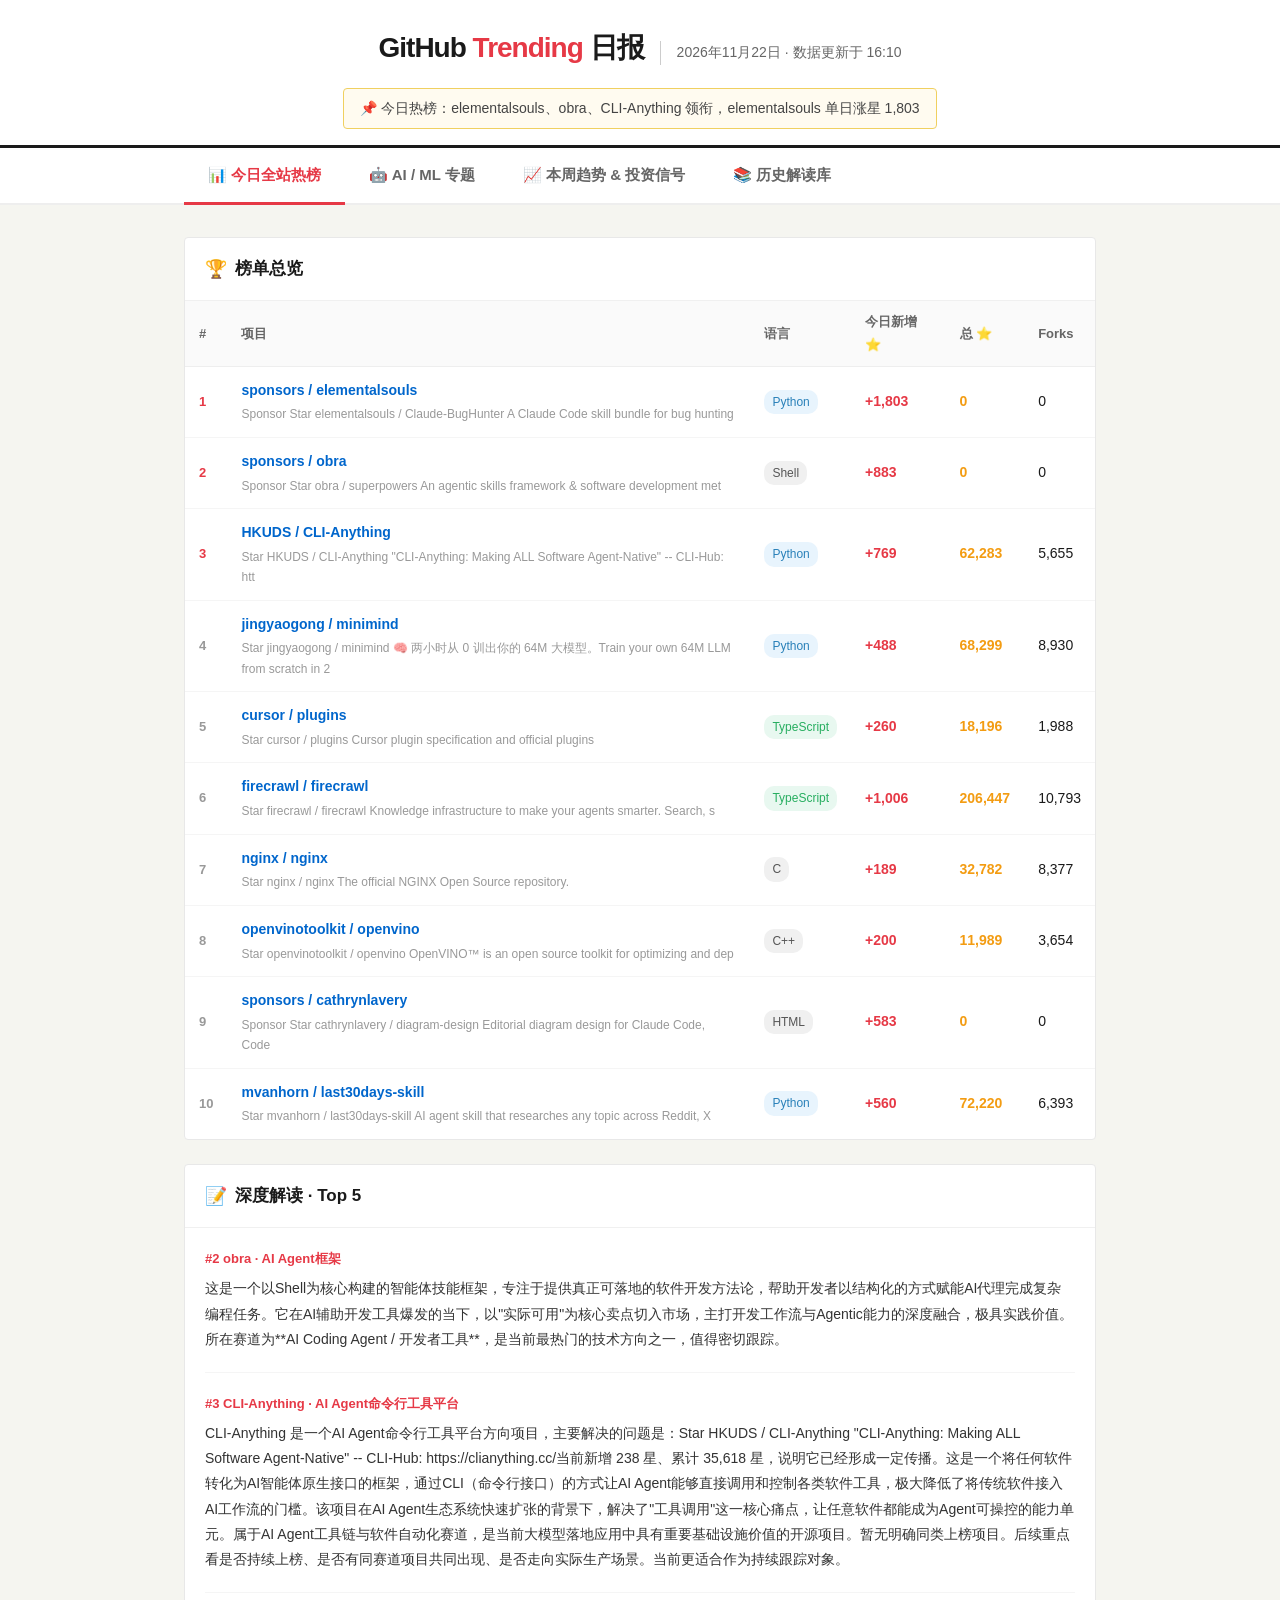
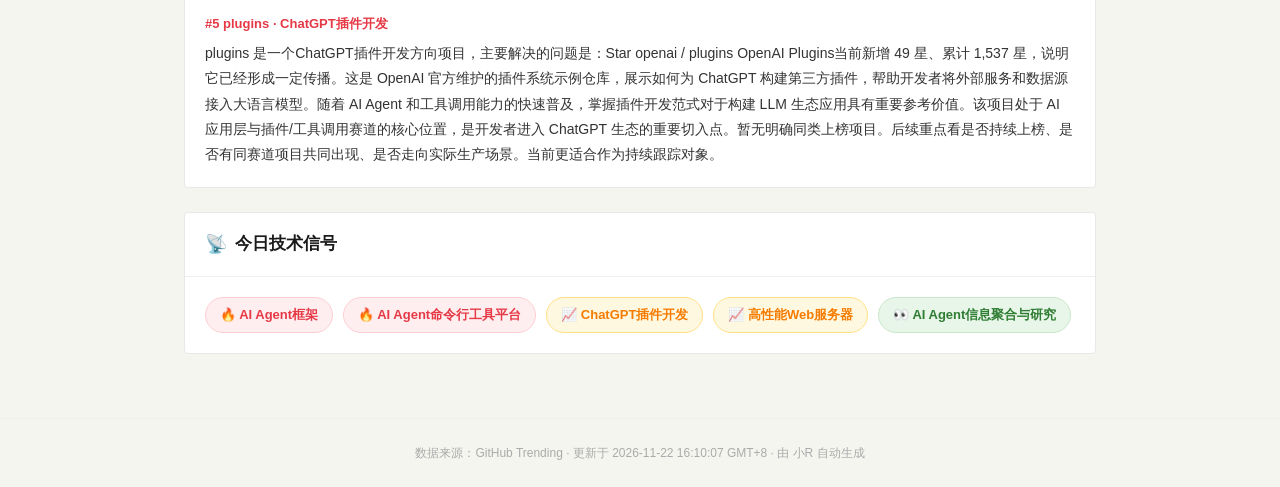
==== commit b09f8bb9: "chore: 自动更新 GitHub Trending 2026-11-22" ====
--- a/github-trending-source/github_trending.html
+++ b/github-trending-source/github_trending.html
@@ -74,9 +74,9 @@
 <div class="header-inner">
   <div class="header-top">
     <div class="logo">GitHub <span>Trending</span> 日报</div>
-    <div class="date">2026年11月21日 · 数据更新于 16:21</div>
-  </div>
-  <div class="summary">📌 今日热榜：elementalsouls、obra、CLI-Anything 领衔，elementalsouls 单日涨星 1,622</div>
+    <div class="date">2026年11月22日 · 数据更新于 16:10</div>
+  </div>
+  <div class="summary">📌 今日热榜：elementalsouls、obra、CLI-Anything 领衔，elementalsouls 单日涨星 1,803</div>
 </div>
 </div>
 <div class="tabs">
@@ -93,16 +93,16 @@
   <div class="section">
     <div class="section-header"><span class="section-icon">🏆</span><span class="section-title">榜单总览</span></div>
     <table><thead><tr><th>#</th><th>项目</th><th>语言</th><th>今日新增 ⭐</th><th>总 ⭐</th><th>Forks</th></tr></thead>
-    <tbody><tr><td class="rank top3">1</td><td><a class="proj-name" href="https://github.com/sponsors/elementalsouls" target="_blank">sponsors / elementalsouls</a><div class="proj-sub">Sponsor Star elementalsouls / Claude-BugHunter A Claude Code skill bundle for bug hunting </div></td><td><span class="lang-tag lang-Python">Python</span></td><td class="stars-new">+1,622</td><td class="stars">0</td><td>0</td></tr>
-<tr><td class="rank top3">2</td><td><a class="proj-name" href="https://github.com/sponsors/obra" target="_blank">sponsors / obra</a><div class="proj-sub">Sponsor Star obra / superpowers An agentic skills framework &amp; software development met</div></td><td><span class="lang-tag">Shell</span></td><td class="stars-new">+890</td><td class="stars">0</td><td>0</td></tr>
-<tr><td class="rank top3">3</td><td><a class="proj-name" href="https://github.com/HKUDS/CLI-Anything" target="_blank">HKUDS / CLI-Anything</a><div class="proj-sub">Star HKUDS / CLI-Anything "CLI-Anything: Making ALL Software Agent-Native" -- CLI-Hub: htt</div></td><td><span class="lang-tag lang-Python">Python</span></td><td class="stars-new">+773</td><td class="stars">61,611</td><td>5,586</td></tr>
-<tr><td class="rank">4</td><td><a class="proj-name" href="https://github.com/jingyaogong/minimind" target="_blank">jingyaogong / minimind</a><div class="proj-sub">Star jingyaogong / minimind 🧠 两小时从 0 训出你的 64M 大模型。Train your own 64M LLM from scratch in 2</div></td><td><span class="lang-tag lang-Python">Python</span></td><td class="stars-new">+847</td><td class="stars">67,857</td><td>8,874</td></tr>
-<tr><td class="rank">5</td><td><a class="proj-name" href="https://github.com/cursor/plugins" target="_blank">cursor / plugins</a><div class="proj-sub">Star cursor / plugins Cursor plugin specification and official plugins</div></td><td><span class="lang-tag lang-TypeScript">TypeScript</span></td><td class="stars-new">+299</td><td class="stars">17,928</td><td>1,963</td></tr>
-<tr><td class="rank">6</td><td><a class="proj-name" href="https://github.com/firecrawl/firecrawl" target="_blank">firecrawl / firecrawl</a><div class="proj-sub">Star firecrawl / firecrawl Knowledge infrastructure to make your agents smarter. Search, s</div></td><td><span class="lang-tag lang-TypeScript">TypeScript</span></td><td class="stars-new">+1,241</td><td class="stars">205,561</td><td>10,751</td></tr>
-<tr><td class="rank">7</td><td><a class="proj-name" href="https://github.com/nginx/nginx" target="_blank">nginx / nginx</a><div class="proj-sub">Star nginx / nginx The official NGINX Open Source repository.</div></td><td><span class="lang-tag">C</span></td><td class="stars-new">+246</td><td class="stars">32,628</td><td>8,371</td></tr>
-<tr><td class="rank">8</td><td><a class="proj-name" href="https://github.com/openvinotoolkit/openvino" target="_blank">openvinotoolkit / openvino</a><div class="proj-sub">Star openvinotoolkit / openvino OpenVINO™ is an open source toolkit for optimizing and dep</div></td><td><span class="lang-tag lang-C++">C++</span></td><td class="stars-new">+217</td><td class="stars">11,843</td><td>3,643</td></tr>
-<tr><td class="rank">9</td><td><a class="proj-name" href="https://github.com/sponsors/cathrynlavery" target="_blank">sponsors / cathrynlavery</a><div class="proj-sub">Sponsor Star cathrynlavery / diagram-design Editorial diagram design for Claude Code, Code</div></td><td><span class="lang-tag">HTML</span></td><td class="stars-new">+636</td><td class="stars">0</td><td>0</td></tr>
-<tr><td class="rank">10</td><td><a class="proj-name" href="https://github.com/mvanhorn/last30days-skill" target="_blank">mvanhorn / last30days-skill</a><div class="proj-sub">Star mvanhorn / last30days-skill AI agent skill that researches any topic across Reddit, X</div></td><td><span class="lang-tag lang-Python">Python</span></td><td class="stars-new">+681</td><td class="stars">71,613</td><td>6,343</td></tr>
+    <tbody><tr><td class="rank top3">1</td><td><a class="proj-name" href="https://github.com/sponsors/elementalsouls" target="_blank">sponsors / elementalsouls</a><div class="proj-sub">Sponsor Star elementalsouls / Claude-BugHunter A Claude Code skill bundle for bug hunting </div></td><td><span class="lang-tag lang-Python">Python</span></td><td class="stars-new">+1,803</td><td class="stars">0</td><td>0</td></tr>
+<tr><td class="rank top3">2</td><td><a class="proj-name" href="https://github.com/sponsors/obra" target="_blank">sponsors / obra</a><div class="proj-sub">Sponsor Star obra / superpowers An agentic skills framework &amp; software development met</div></td><td><span class="lang-tag">Shell</span></td><td class="stars-new">+883</td><td class="stars">0</td><td>0</td></tr>
+<tr><td class="rank top3">3</td><td><a class="proj-name" href="https://github.com/HKUDS/CLI-Anything" target="_blank">HKUDS / CLI-Anything</a><div class="proj-sub">Star HKUDS / CLI-Anything "CLI-Anything: Making ALL Software Agent-Native" -- CLI-Hub: htt</div></td><td><span class="lang-tag lang-Python">Python</span></td><td class="stars-new">+769</td><td class="stars">62,283</td><td>5,655</td></tr>
+<tr><td class="rank">4</td><td><a class="proj-name" href="https://github.com/jingyaogong/minimind" target="_blank">jingyaogong / minimind</a><div class="proj-sub">Star jingyaogong / minimind 🧠 两小时从 0 训出你的 64M 大模型。Train your own 64M LLM from scratch in 2</div></td><td><span class="lang-tag lang-Python">Python</span></td><td class="stars-new">+488</td><td class="stars">68,299</td><td>8,930</td></tr>
+<tr><td class="rank">5</td><td><a class="proj-name" href="https://github.com/cursor/plugins" target="_blank">cursor / plugins</a><div class="proj-sub">Star cursor / plugins Cursor plugin specification and official plugins</div></td><td><span class="lang-tag lang-TypeScript">TypeScript</span></td><td class="stars-new">+260</td><td class="stars">18,196</td><td>1,988</td></tr>
+<tr><td class="rank">6</td><td><a class="proj-name" href="https://github.com/firecrawl/firecrawl" target="_blank">firecrawl / firecrawl</a><div class="proj-sub">Star firecrawl / firecrawl Knowledge infrastructure to make your agents smarter. Search, s</div></td><td><span class="lang-tag lang-TypeScript">TypeScript</span></td><td class="stars-new">+1,006</td><td class="stars">206,447</td><td>10,793</td></tr>
+<tr><td class="rank">7</td><td><a class="proj-name" href="https://github.com/nginx/nginx" target="_blank">nginx / nginx</a><div class="proj-sub">Star nginx / nginx The official NGINX Open Source repository.</div></td><td><span class="lang-tag">C</span></td><td class="stars-new">+189</td><td class="stars">32,782</td><td>8,377</td></tr>
+<tr><td class="rank">8</td><td><a class="proj-name" href="https://github.com/openvinotoolkit/openvino" target="_blank">openvinotoolkit / openvino</a><div class="proj-sub">Star openvinotoolkit / openvino OpenVINO™ is an open source toolkit for optimizing and dep</div></td><td><span class="lang-tag lang-C++">C++</span></td><td class="stars-new">+200</td><td class="stars">11,989</td><td>3,654</td></tr>
+<tr><td class="rank">9</td><td><a class="proj-name" href="https://github.com/sponsors/cathrynlavery" target="_blank">sponsors / cathrynlavery</a><div class="proj-sub">Sponsor Star cathrynlavery / diagram-design Editorial diagram design for Claude Code, Code</div></td><td><span class="lang-tag">HTML</span></td><td class="stars-new">+583</td><td class="stars">0</td><td>0</td></tr>
+<tr><td class="rank">10</td><td><a class="proj-name" href="https://github.com/mvanhorn/last30days-skill" target="_blank">mvanhorn / last30days-skill</a><div class="proj-sub">Star mvanhorn / last30days-skill AI agent skill that researches any topic across Reddit, X</div></td><td><span class="lang-tag lang-Python">Python</span></td><td class="stars-new">+560</td><td class="stars">72,220</td><td>6,393</td></tr>
 </tbody></table>
   </div>
   <div class="section">
@@ -127,16 +127,16 @@
   <div class="section">
     <div class="section-header"><span class="section-icon">🤖</span><span class="section-title">AI / ML 今日热榜</span></div>
     <table><thead><tr><th>#</th><th>项目</th><th>语言</th><th>今日新增 ⭐</th><th>总 ⭐</th><th>Forks</th></tr></thead>
-    <tbody><tr><td class="rank top3">1</td><td><a class="proj-name" href="https://github.com/sponsors/elementalsouls" target="_blank">sponsors / elementalsouls</a><div class="proj-sub">Sponsor Star elementalsouls / Claude-BugHunter A Claude Code skill bundle for bug hunting </div></td><td><span class="lang-tag lang-Python">Python</span></td><td class="stars-new">+1,622</td><td class="stars">0</td><td>0</td></tr>
-<tr><td class="rank top3">2</td><td><a class="proj-name" href="https://github.com/sponsors/obra" target="_blank">sponsors / obra</a><div class="proj-sub">Sponsor Star obra / superpowers An agentic skills framework &amp; software development met</div></td><td><span class="lang-tag">Shell</span></td><td class="stars-new">+890</td><td class="stars">0</td><td>0</td></tr>
-<tr><td class="rank top3">3</td><td><a class="proj-name" href="https://github.com/HKUDS/CLI-Anything" target="_blank">HKUDS / CLI-Anything</a><div class="proj-sub">Star HKUDS / CLI-Anything "CLI-Anything: Making ALL Software Agent-Native" -- CLI-Hub: htt</div></td><td><span class="lang-tag lang-Python">Python</span></td><td class="stars-new">+773</td><td class="stars">61,611</td><td>5,586</td></tr>
-<tr><td class="rank">4</td><td><a class="proj-name" href="https://github.com/jingyaogong/minimind" target="_blank">jingyaogong / minimind</a><div class="proj-sub">Star jingyaogong / minimind 🧠 两小时从 0 训出你的 64M 大模型。Train your own 64M LLM from scratch in 2</div></td><td><span class="lang-tag lang-Python">Python</span></td><td class="stars-new">+847</td><td class="stars">67,857</td><td>8,874</td></tr>
-<tr><td class="rank">5</td><td><a class="proj-name" href="https://github.com/firecrawl/firecrawl" target="_blank">firecrawl / firecrawl</a><div class="proj-sub">Star firecrawl / firecrawl Knowledge infrastructure to make your agents smarter. Search, s</div></td><td><span class="lang-tag lang-TypeScript">TypeScript</span></td><td class="stars-new">+1,241</td><td class="stars">205,561</td><td>10,751</td></tr>
-<tr><td class="rank">6</td><td><a class="proj-name" href="https://github.com/openvinotoolkit/openvino" target="_blank">openvinotoolkit / openvino</a><div class="proj-sub">Star openvinotoolkit / openvino OpenVINO™ is an open source toolkit for optimizing and dep</div></td><td><span class="lang-tag lang-C++">C++</span></td><td class="stars-new">+217</td><td class="stars">11,843</td><td>3,643</td></tr>
-<tr><td class="rank">7</td><td><a class="proj-name" href="https://github.com/sponsors/cathrynlavery" target="_blank">sponsors / cathrynlavery</a><div class="proj-sub">Sponsor Star cathrynlavery / diagram-design Editorial diagram design for Claude Code, Code</div></td><td><span class="lang-tag">HTML</span></td><td class="stars-new">+636</td><td class="stars">0</td><td>0</td></tr>
-<tr><td class="rank">8</td><td><a class="proj-name" href="https://github.com/mvanhorn/last30days-skill" target="_blank">mvanhorn / last30days-skill</a><div class="proj-sub">Star mvanhorn / last30days-skill AI agent skill that researches any topic across Reddit, X</div></td><td><span class="lang-tag lang-Python">Python</span></td><td class="stars-new">+681</td><td class="stars">71,613</td><td>6,343</td></tr>
-<tr><td class="rank">9</td><td><a class="proj-name" href="https://github.com/google-labs-code/stitch-skills" target="_blank">google-labs-code / stitch-skills</a><div class="proj-sub">Star google-labs-code / stitch-skills A library of Agent Skills designed to work with the </div></td><td><span class="lang-tag lang-TypeScript">TypeScript</span></td><td class="stars-new">+315</td><td class="stars">11,146</td><td>1,415</td></tr>
-<tr><td class="rank">10</td><td><a class="proj-name" href="https://github.com/sponsors/mjmirza" target="_blank">sponsors / mjmirza</a><div class="proj-sub">Sponsor Star mjmirza / app-store-compliance Avoid common App Store and Google Play rejecti</div></td><td><span class="lang-tag">Shell</span></td><td class="stars-new">+869</td><td class="stars">0</td><td>0</td></tr>
+    <tbody><tr><td class="rank top3">1</td><td><a class="proj-name" href="https://github.com/sponsors/elementalsouls" target="_blank">sponsors / elementalsouls</a><div class="proj-sub">Sponsor Star elementalsouls / Claude-BugHunter A Claude Code skill bundle for bug hunting </div></td><td><span class="lang-tag lang-Python">Python</span></td><td class="stars-new">+1,803</td><td class="stars">0</td><td>0</td></tr>
+<tr><td class="rank top3">2</td><td><a class="proj-name" href="https://github.com/sponsors/obra" target="_blank">sponsors / obra</a><div class="proj-sub">Sponsor Star obra / superpowers An agentic skills framework &amp; software development met</div></td><td><span class="lang-tag">Shell</span></td><td class="stars-new">+883</td><td class="stars">0</td><td>0</td></tr>
+<tr><td class="rank top3">3</td><td><a class="proj-name" href="https://github.com/HKUDS/CLI-Anything" target="_blank">HKUDS / CLI-Anything</a><div class="proj-sub">Star HKUDS / CLI-Anything "CLI-Anything: Making ALL Software Agent-Native" -- CLI-Hub: htt</div></td><td><span class="lang-tag lang-Python">Python</span></td><td class="stars-new">+769</td><td class="stars">62,283</td><td>5,655</td></tr>
+<tr><td class="rank">4</td><td><a class="proj-name" href="https://github.com/jingyaogong/minimind" target="_blank">jingyaogong / minimind</a><div class="proj-sub">Star jingyaogong / minimind 🧠 两小时从 0 训出你的 64M 大模型。Train your own 64M LLM from scratch in 2</div></td><td><span class="lang-tag lang-Python">Python</span></td><td class="stars-new">+488</td><td class="stars">68,299</td><td>8,930</td></tr>
+<tr><td class="rank">5</td><td><a class="proj-name" href="https://github.com/firecrawl/firecrawl" target="_blank">firecrawl / firecrawl</a><div class="proj-sub">Star firecrawl / firecrawl Knowledge infrastructure to make your agents smarter. Search, s</div></td><td><span class="lang-tag lang-TypeScript">TypeScript</span></td><td class="stars-new">+1,006</td><td class="stars">206,447</td><td>10,793</td></tr>
+<tr><td class="rank">6</td><td><a class="proj-name" href="https://github.com/openvinotoolkit/openvino" target="_blank">openvinotoolkit / openvino</a><div class="proj-sub">Star openvinotoolkit / openvino OpenVINO™ is an open source toolkit for optimizing and dep</div></td><td><span class="lang-tag lang-C++">C++</span></td><td class="stars-new">+200</td><td class="stars">11,989</td><td>3,654</td></tr>
+<tr><td class="rank">7</td><td><a class="proj-name" href="https://github.com/sponsors/cathrynlavery" target="_blank">sponsors / cathrynlavery</a><div class="proj-sub">Sponsor Star cathrynlavery / diagram-design Editorial diagram design for Claude Code, Code</div></td><td><span class="lang-tag">HTML</span></td><td class="stars-new">+583</td><td class="stars">0</td><td>0</td></tr>
+<tr><td class="rank">8</td><td><a class="proj-name" href="https://github.com/mvanhorn/last30days-skill" target="_blank">mvanhorn / last30days-skill</a><div class="proj-sub">Star mvanhorn / last30days-skill AI agent skill that researches any topic across Reddit, X</div></td><td><span class="lang-tag lang-Python">Python</span></td><td class="stars-new">+560</td><td class="stars">72,220</td><td>6,393</td></tr>
+<tr><td class="rank">9</td><td><a class="proj-name" href="https://github.com/google-labs-code/stitch-skills" target="_blank">google-labs-code / stitch-skills</a><div class="proj-sub">Star google-labs-code / stitch-skills A library of Agent Skills designed to work with the </div></td><td><span class="lang-tag lang-TypeScript">TypeScript</span></td><td class="stars-new">+326</td><td class="stars">11,609</td><td>1,454</td></tr>
+<tr><td class="rank">10</td><td><a class="proj-name" href="https://github.com/sponsors/mjmirza" target="_blank">sponsors / mjmirza</a><div class="proj-sub">Sponsor Star mjmirza / app-store-compliance Avoid common App Store and Google Play rejecti</div></td><td><span class="lang-tag">Shell</span></td><td class="stars-new">+720</td><td class="stars">0</td><td>0</td></tr>
 </tbody></table>
   </div>
   <div class="section">
@@ -158,16 +158,16 @@
   <div class="section">
     <div class="section-header"><span class="section-icon">📅</span><span class="section-title">本周全站热榜</span></div>
     <table><thead><tr><th>#</th><th>项目</th><th>语言</th><th>本周新增 ⭐</th><th>总 ⭐</th><th>Forks</th></tr></thead>
-    <tbody><tr><td class="rank top3">1</td><td><a class="proj-name" href="https://github.com/backnotprop/plannotator" target="_blank">backnotprop / plannotator</a><div class="proj-sub">Star backnotprop / plannotator The workspace to stay in the loop and on top of agents - sh</div></td><td><span class="lang-tag lang-TypeScript">TypeScript</span></td><td class="stars-new">+3,555</td><td class="stars">13,980</td><td>1,396</td></tr>
-<tr><td class="rank top3">2</td><td><a class="proj-name" href="https://github.com/google-labs-code/stitch-skills" target="_blank">google-labs-code / stitch-skills</a><div class="proj-sub">Star google-labs-code / stitch-skills A library of Agent Skills designed to work with the </div></td><td><span class="lang-tag lang-TypeScript">TypeScript</span></td><td class="stars-new">+2,152</td><td class="stars">11,146</td><td>1,415</td></tr>
-<tr><td class="rank top3">3</td><td><a class="proj-name" href="https://github.com/GoogleChrome/modern-web-guidance-src" target="_blank">GoogleChrome / modern-web-guidance-src</a><div class="proj-sub">Star GoogleChrome / modern-web-guidance-src Keep your coding agent up to date with the lat</div></td><td><span class="lang-tag lang-TypeScript">TypeScript</span></td><td class="stars-new">+5,224</td><td class="stars">9,621</td><td>771</td></tr>
-<tr><td class="rank">4</td><td><a class="proj-name" href="https://github.com/alibaba/open-code-review" target="_blank">alibaba / open-code-review</a><div class="proj-sub">Star alibaba / open-code-review Secure, fast, efficient, battle-tested at Alibaba's scale.</div></td><td><span class="lang-tag">Go</span></td><td class="stars-new">+4,457</td><td class="stars">54,891</td><td>4,535</td></tr>
-<tr><td class="rank">5</td><td><a class="proj-name" href="https://github.com/mvanhorn/last30days-skill" target="_blank">mvanhorn / last30days-skill</a><div class="proj-sub">Star mvanhorn / last30days-skill AI agent skill that researches any topic across Reddit, X</div></td><td><span class="lang-tag lang-Python">Python</span></td><td class="stars-new">+3,788</td><td class="stars">71,613</td><td>6,343</td></tr>
-<tr><td class="rank">6</td><td><a class="proj-name" href="https://github.com/ChromeDevTools/chrome-devtools-mcp" target="_blank">ChromeDevTools / chrome-devtools-mcp</a><div class="proj-sub">Star ChromeDevTools / chrome-devtools-mcp Chrome DevTools for coding agents</div></td><td><span class="lang-tag lang-TypeScript">TypeScript</span></td><td class="stars-new">+3,306</td><td class="stars">58,587</td><td>4,891</td></tr>
-<tr><td class="rank">7</td><td><a class="proj-name" href="https://github.com/tradermonty/claude-trading-skills" target="_blank">tradermonty / claude-trading-skills</a><div class="proj-sub">Star tradermonty / claude-trading-skills Claude Code skills for equity investors and trade</div></td><td><span class="lang-tag lang-Python">Python</span></td><td class="stars-new">+3,471</td><td class="stars">7,487</td><td>1,473</td></tr>
-<tr><td class="rank">8</td><td><a class="proj-name" href="https://github.com/ag-ui-protocol/ag-ui" target="_blank">ag-ui-protocol / ag-ui</a><div class="proj-sub">Star ag-ui-protocol / ag-ui AG-UI: the Agent-User Interaction Protocol. Bring Agents into </div></td><td><span class="lang-tag lang-TypeScript">TypeScript</span></td><td class="stars-new">+3,621</td><td class="stars">20,866</td><td>2,130</td></tr>
-<tr><td class="rank">9</td><td><a class="proj-name" href="https://github.com/meta/astryx" target="_blank">meta / astryx</a><div class="proj-sub">Star meta / astryx An open source design system that's fully customizable and agent ready</div></td><td><span class="lang-tag lang-TypeScript">TypeScript</span></td><td class="stars-new">+4,131</td><td class="stars">31,491</td><td>2,473</td></tr>
-<tr><td class="rank">10</td><td><a class="proj-name" href="https://github.com/pookjw/HermesEnabler" target="_blank">pookjw / HermesEnabler</a><div class="proj-sub">Star pookjw / HermesEnabler Enable Hermès Watch Faces on any Apple Watch devices</div></td><td><span class="lang-tag">Objective-C</span></td><td class="stars-new">+582</td><td class="stars">2,317</td><td>195</td></tr>
+    <tbody><tr><td class="rank top3">1</td><td><a class="proj-name" href="https://github.com/backnotprop/plannotator" target="_blank">backnotprop / plannotator</a><div class="proj-sub">Star backnotprop / plannotator The workspace to stay in the loop and on top of agents - sh</div></td><td><span class="lang-tag lang-TypeScript">TypeScript</span></td><td class="stars-new">+3,396</td><td class="stars">14,238</td><td>1,417</td></tr>
+<tr><td class="rank top3">2</td><td><a class="proj-name" href="https://github.com/google-labs-code/stitch-skills" target="_blank">google-labs-code / stitch-skills</a><div class="proj-sub">Star google-labs-code / stitch-skills A library of Agent Skills designed to work with the </div></td><td><span class="lang-tag lang-TypeScript">TypeScript</span></td><td class="stars-new">+2,431</td><td class="stars">11,609</td><td>1,454</td></tr>
+<tr><td class="rank top3">3</td><td><a class="proj-name" href="https://github.com/GoogleChrome/modern-web-guidance-src" target="_blank">GoogleChrome / modern-web-guidance-src</a><div class="proj-sub">Star GoogleChrome / modern-web-guidance-src Keep your coding agent up to date with the lat</div></td><td><span class="lang-tag lang-TypeScript">TypeScript</span></td><td class="stars-new">+4,400</td><td class="stars">9,990</td><td>799</td></tr>
+<tr><td class="rank">4</td><td><a class="proj-name" href="https://github.com/alibaba/open-code-review" target="_blank">alibaba / open-code-review</a><div class="proj-sub">Star alibaba / open-code-review Secure, fast, efficient, battle-tested at Alibaba's scale.</div></td><td><span class="lang-tag">Go</span></td><td class="stars-new">+4,032</td><td class="stars">55,202</td><td>4,575</td></tr>
+<tr><td class="rank">5</td><td><a class="proj-name" href="https://github.com/mvanhorn/last30days-skill" target="_blank">mvanhorn / last30days-skill</a><div class="proj-sub">Star mvanhorn / last30days-skill AI agent skill that researches any topic across Reddit, X</div></td><td><span class="lang-tag lang-Python">Python</span></td><td class="stars-new">+4,198</td><td class="stars">72,220</td><td>6,393</td></tr>
+<tr><td class="rank">6</td><td><a class="proj-name" href="https://github.com/ChromeDevTools/chrome-devtools-mcp" target="_blank">ChromeDevTools / chrome-devtools-mcp</a><div class="proj-sub">Star ChromeDevTools / chrome-devtools-mcp Chrome DevTools for coding agents</div></td><td><span class="lang-tag lang-TypeScript">TypeScript</span></td><td class="stars-new">+2,795</td><td class="stars">58,736</td><td>4,908</td></tr>
+<tr><td class="rank">7</td><td><a class="proj-name" href="https://github.com/tradermonty/claude-trading-skills" target="_blank">tradermonty / claude-trading-skills</a><div class="proj-sub">Star tradermonty / claude-trading-skills Claude Code skills for equity investors and trade</div></td><td><span class="lang-tag lang-Python">Python</span></td><td class="stars-new">+3,113</td><td class="stars">7,676</td><td>1,485</td></tr>
+<tr><td class="rank">8</td><td><a class="proj-name" href="https://github.com/ag-ui-protocol/ag-ui" target="_blank">ag-ui-protocol / ag-ui</a><div class="proj-sub">Star ag-ui-protocol / ag-ui AG-UI: the Agent-User Interaction Protocol. Bring Agents into </div></td><td><span class="lang-tag lang-TypeScript">TypeScript</span></td><td class="stars-new">+3,792</td><td class="stars">21,069</td><td>2,151</td></tr>
+<tr><td class="rank">9</td><td><a class="proj-name" href="https://github.com/meta/astryx" target="_blank">meta / astryx</a><div class="proj-sub">Star meta / astryx An open source design system that's fully customizable and agent ready</div></td><td><span class="lang-tag lang-TypeScript">TypeScript</span></td><td class="stars-new">+3,967</td><td class="stars">31,946</td><td>2,507</td></tr>
+<tr><td class="rank">10</td><td><a class="proj-name" href="https://github.com/pookjw/HermesEnabler" target="_blank">pookjw / HermesEnabler</a><div class="proj-sub">Star pookjw / HermesEnabler Enable Hermès Watch Faces on any Apple Watch devices</div></td><td><span class="lang-tag">Objective-C</span></td><td class="stars-new">+524</td><td class="stars">2,365</td><td>199</td></tr>
 </tbody></table>
   </div>
   <div class="section">
@@ -528,7 +528,7 @@
 </div>
 
 </div>
-<div class="footer">数据来源：GitHub Trending · 更新于 2026-11-21 16:21:17 GMT+8 · 由 小R 自动生成</div>
+<div class="footer">数据来源：GitHub Trending · 更新于 2026-11-22 16:10:07 GMT+8 · 由 小R 自动生成</div>
 <script>
 function showTab(idx){
   document.querySelectorAll(".tab").forEach((t,i)=>t.classList.toggle("active",i===idx));
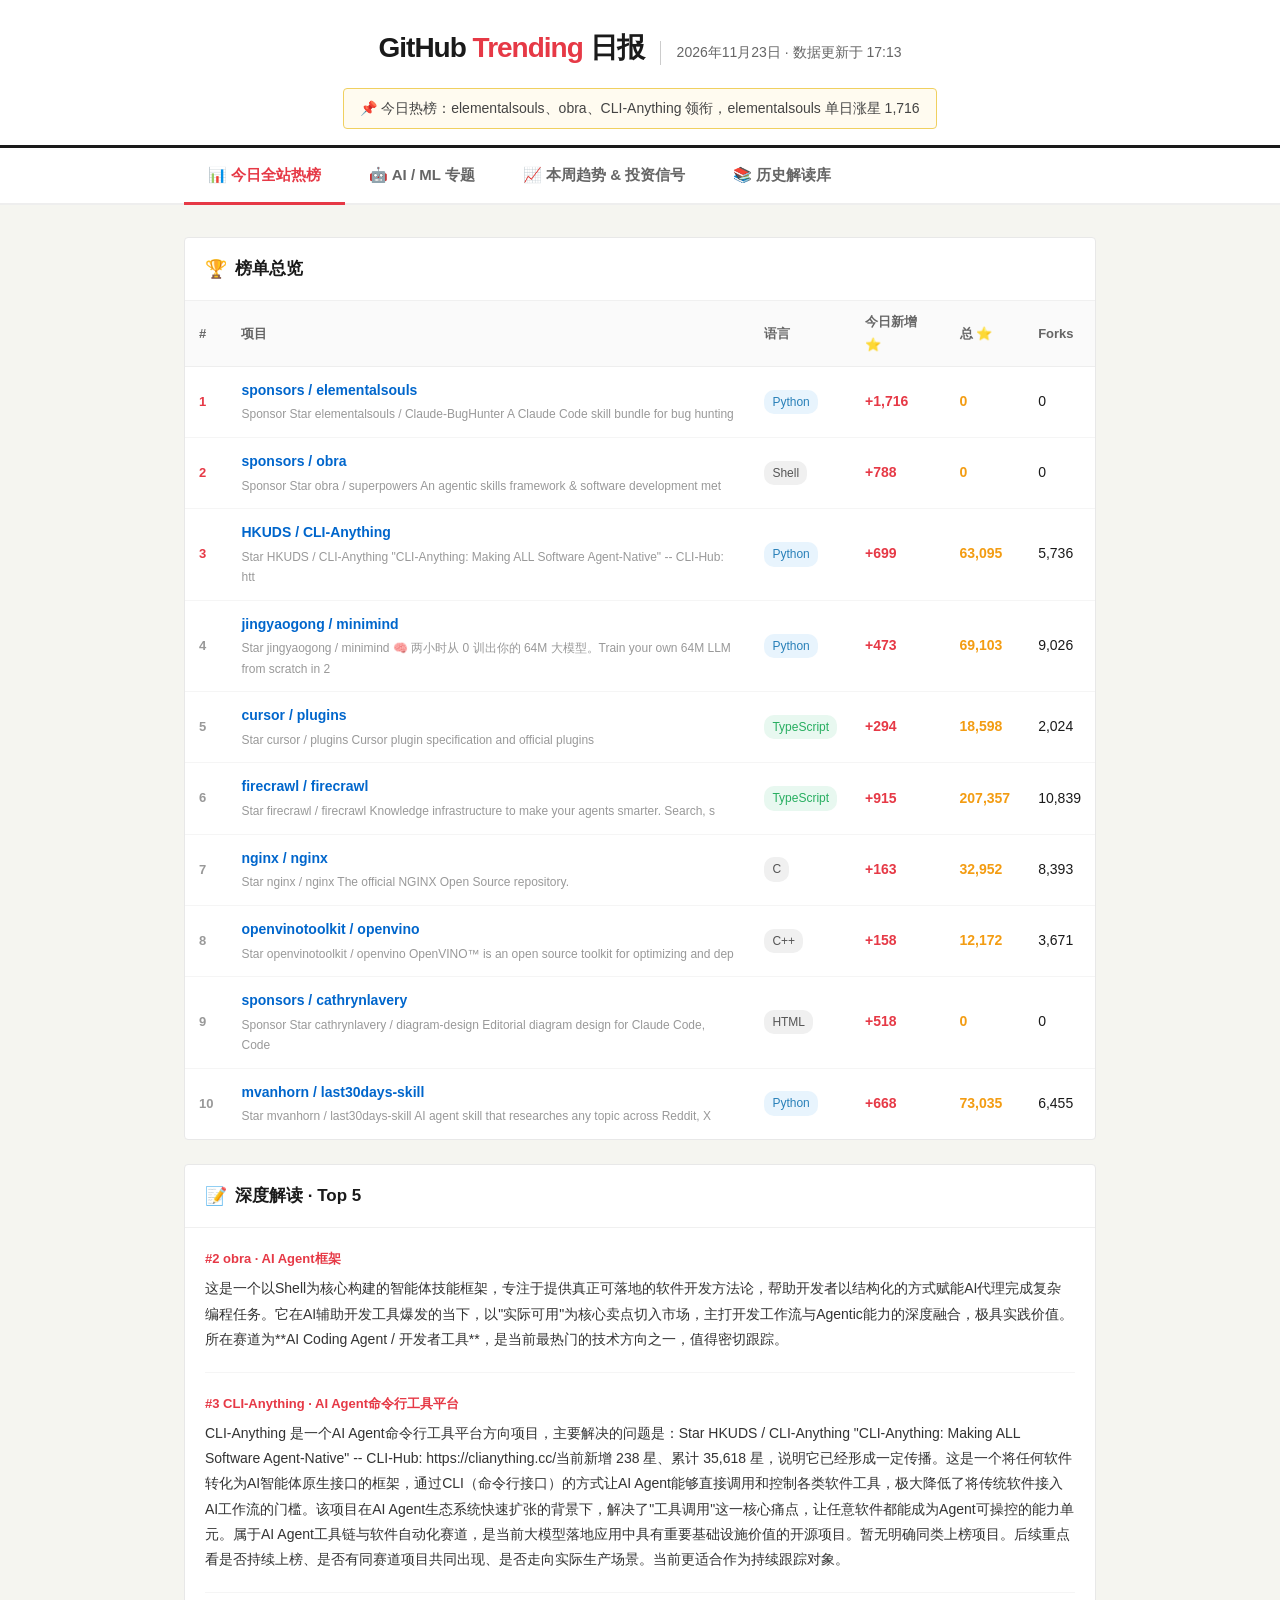
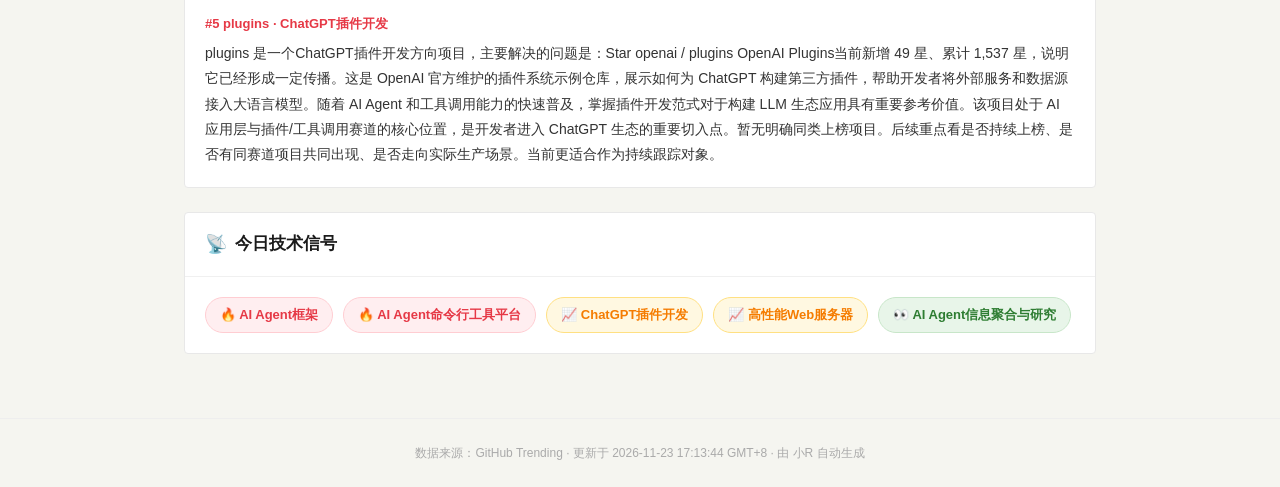
==== commit 35a784e5: "chore: 自动更新 GitHub Trending 2026-11-23" ====
--- a/github-trending-source/github_trending.html
+++ b/github-trending-source/github_trending.html
@@ -74,9 +74,9 @@
 <div class="header-inner">
   <div class="header-top">
     <div class="logo">GitHub <span>Trending</span> 日报</div>
-    <div class="date">2026年11月22日 · 数据更新于 16:10</div>
-  </div>
-  <div class="summary">📌 今日热榜：elementalsouls、obra、CLI-Anything 领衔，elementalsouls 单日涨星 1,803</div>
+    <div class="date">2026年11月23日 · 数据更新于 17:13</div>
+  </div>
+  <div class="summary">📌 今日热榜：elementalsouls、obra、CLI-Anything 领衔，elementalsouls 单日涨星 1,716</div>
 </div>
 </div>
 <div class="tabs">
@@ -93,16 +93,16 @@
   <div class="section">
     <div class="section-header"><span class="section-icon">🏆</span><span class="section-title">榜单总览</span></div>
     <table><thead><tr><th>#</th><th>项目</th><th>语言</th><th>今日新增 ⭐</th><th>总 ⭐</th><th>Forks</th></tr></thead>
-    <tbody><tr><td class="rank top3">1</td><td><a class="proj-name" href="https://github.com/sponsors/elementalsouls" target="_blank">sponsors / elementalsouls</a><div class="proj-sub">Sponsor Star elementalsouls / Claude-BugHunter A Claude Code skill bundle for bug hunting </div></td><td><span class="lang-tag lang-Python">Python</span></td><td class="stars-new">+1,803</td><td class="stars">0</td><td>0</td></tr>
-<tr><td class="rank top3">2</td><td><a class="proj-name" href="https://github.com/sponsors/obra" target="_blank">sponsors / obra</a><div class="proj-sub">Sponsor Star obra / superpowers An agentic skills framework &amp; software development met</div></td><td><span class="lang-tag">Shell</span></td><td class="stars-new">+883</td><td class="stars">0</td><td>0</td></tr>
-<tr><td class="rank top3">3</td><td><a class="proj-name" href="https://github.com/HKUDS/CLI-Anything" target="_blank">HKUDS / CLI-Anything</a><div class="proj-sub">Star HKUDS / CLI-Anything "CLI-Anything: Making ALL Software Agent-Native" -- CLI-Hub: htt</div></td><td><span class="lang-tag lang-Python">Python</span></td><td class="stars-new">+769</td><td class="stars">62,283</td><td>5,655</td></tr>
-<tr><td class="rank">4</td><td><a class="proj-name" href="https://github.com/jingyaogong/minimind" target="_blank">jingyaogong / minimind</a><div class="proj-sub">Star jingyaogong / minimind 🧠 两小时从 0 训出你的 64M 大模型。Train your own 64M LLM from scratch in 2</div></td><td><span class="lang-tag lang-Python">Python</span></td><td class="stars-new">+488</td><td class="stars">68,299</td><td>8,930</td></tr>
-<tr><td class="rank">5</td><td><a class="proj-name" href="https://github.com/cursor/plugins" target="_blank">cursor / plugins</a><div class="proj-sub">Star cursor / plugins Cursor plugin specification and official plugins</div></td><td><span class="lang-tag lang-TypeScript">TypeScript</span></td><td class="stars-new">+260</td><td class="stars">18,196</td><td>1,988</td></tr>
-<tr><td class="rank">6</td><td><a class="proj-name" href="https://github.com/firecrawl/firecrawl" target="_blank">firecrawl / firecrawl</a><div class="proj-sub">Star firecrawl / firecrawl Knowledge infrastructure to make your agents smarter. Search, s</div></td><td><span class="lang-tag lang-TypeScript">TypeScript</span></td><td class="stars-new">+1,006</td><td class="stars">206,447</td><td>10,793</td></tr>
-<tr><td class="rank">7</td><td><a class="proj-name" href="https://github.com/nginx/nginx" target="_blank">nginx / nginx</a><div class="proj-sub">Star nginx / nginx The official NGINX Open Source repository.</div></td><td><span class="lang-tag">C</span></td><td class="stars-new">+189</td><td class="stars">32,782</td><td>8,377</td></tr>
-<tr><td class="rank">8</td><td><a class="proj-name" href="https://github.com/openvinotoolkit/openvino" target="_blank">openvinotoolkit / openvino</a><div class="proj-sub">Star openvinotoolkit / openvino OpenVINO™ is an open source toolkit for optimizing and dep</div></td><td><span class="lang-tag lang-C++">C++</span></td><td class="stars-new">+200</td><td class="stars">11,989</td><td>3,654</td></tr>
-<tr><td class="rank">9</td><td><a class="proj-name" href="https://github.com/sponsors/cathrynlavery" target="_blank">sponsors / cathrynlavery</a><div class="proj-sub">Sponsor Star cathrynlavery / diagram-design Editorial diagram design for Claude Code, Code</div></td><td><span class="lang-tag">HTML</span></td><td class="stars-new">+583</td><td class="stars">0</td><td>0</td></tr>
-<tr><td class="rank">10</td><td><a class="proj-name" href="https://github.com/mvanhorn/last30days-skill" target="_blank">mvanhorn / last30days-skill</a><div class="proj-sub">Star mvanhorn / last30days-skill AI agent skill that researches any topic across Reddit, X</div></td><td><span class="lang-tag lang-Python">Python</span></td><td class="stars-new">+560</td><td class="stars">72,220</td><td>6,393</td></tr>
+    <tbody><tr><td class="rank top3">1</td><td><a class="proj-name" href="https://github.com/sponsors/elementalsouls" target="_blank">sponsors / elementalsouls</a><div class="proj-sub">Sponsor Star elementalsouls / Claude-BugHunter A Claude Code skill bundle for bug hunting </div></td><td><span class="lang-tag lang-Python">Python</span></td><td class="stars-new">+1,716</td><td class="stars">0</td><td>0</td></tr>
+<tr><td class="rank top3">2</td><td><a class="proj-name" href="https://github.com/sponsors/obra" target="_blank">sponsors / obra</a><div class="proj-sub">Sponsor Star obra / superpowers An agentic skills framework &amp; software development met</div></td><td><span class="lang-tag">Shell</span></td><td class="stars-new">+788</td><td class="stars">0</td><td>0</td></tr>
+<tr><td class="rank top3">3</td><td><a class="proj-name" href="https://github.com/HKUDS/CLI-Anything" target="_blank">HKUDS / CLI-Anything</a><div class="proj-sub">Star HKUDS / CLI-Anything "CLI-Anything: Making ALL Software Agent-Native" -- CLI-Hub: htt</div></td><td><span class="lang-tag lang-Python">Python</span></td><td class="stars-new">+699</td><td class="stars">63,095</td><td>5,736</td></tr>
+<tr><td class="rank">4</td><td><a class="proj-name" href="https://github.com/jingyaogong/minimind" target="_blank">jingyaogong / minimind</a><div class="proj-sub">Star jingyaogong / minimind 🧠 两小时从 0 训出你的 64M 大模型。Train your own 64M LLM from scratch in 2</div></td><td><span class="lang-tag lang-Python">Python</span></td><td class="stars-new">+473</td><td class="stars">69,103</td><td>9,026</td></tr>
+<tr><td class="rank">5</td><td><a class="proj-name" href="https://github.com/cursor/plugins" target="_blank">cursor / plugins</a><div class="proj-sub">Star cursor / plugins Cursor plugin specification and official plugins</div></td><td><span class="lang-tag lang-TypeScript">TypeScript</span></td><td class="stars-new">+294</td><td class="stars">18,598</td><td>2,024</td></tr>
+<tr><td class="rank">6</td><td><a class="proj-name" href="https://github.com/firecrawl/firecrawl" target="_blank">firecrawl / firecrawl</a><div class="proj-sub">Star firecrawl / firecrawl Knowledge infrastructure to make your agents smarter. Search, s</div></td><td><span class="lang-tag lang-TypeScript">TypeScript</span></td><td class="stars-new">+915</td><td class="stars">207,357</td><td>10,839</td></tr>
+<tr><td class="rank">7</td><td><a class="proj-name" href="https://github.com/nginx/nginx" target="_blank">nginx / nginx</a><div class="proj-sub">Star nginx / nginx The official NGINX Open Source repository.</div></td><td><span class="lang-tag">C</span></td><td class="stars-new">+163</td><td class="stars">32,952</td><td>8,393</td></tr>
+<tr><td class="rank">8</td><td><a class="proj-name" href="https://github.com/openvinotoolkit/openvino" target="_blank">openvinotoolkit / openvino</a><div class="proj-sub">Star openvinotoolkit / openvino OpenVINO™ is an open source toolkit for optimizing and dep</div></td><td><span class="lang-tag lang-C++">C++</span></td><td class="stars-new">+158</td><td class="stars">12,172</td><td>3,671</td></tr>
+<tr><td class="rank">9</td><td><a class="proj-name" href="https://github.com/sponsors/cathrynlavery" target="_blank">sponsors / cathrynlavery</a><div class="proj-sub">Sponsor Star cathrynlavery / diagram-design Editorial diagram design for Claude Code, Code</div></td><td><span class="lang-tag">HTML</span></td><td class="stars-new">+518</td><td class="stars">0</td><td>0</td></tr>
+<tr><td class="rank">10</td><td><a class="proj-name" href="https://github.com/mvanhorn/last30days-skill" target="_blank">mvanhorn / last30days-skill</a><div class="proj-sub">Star mvanhorn / last30days-skill AI agent skill that researches any topic across Reddit, X</div></td><td><span class="lang-tag lang-Python">Python</span></td><td class="stars-new">+668</td><td class="stars">73,035</td><td>6,455</td></tr>
 </tbody></table>
   </div>
   <div class="section">
@@ -127,16 +127,16 @@
   <div class="section">
     <div class="section-header"><span class="section-icon">🤖</span><span class="section-title">AI / ML 今日热榜</span></div>
     <table><thead><tr><th>#</th><th>项目</th><th>语言</th><th>今日新增 ⭐</th><th>总 ⭐</th><th>Forks</th></tr></thead>
-    <tbody><tr><td class="rank top3">1</td><td><a class="proj-name" href="https://github.com/sponsors/elementalsouls" target="_blank">sponsors / elementalsouls</a><div class="proj-sub">Sponsor Star elementalsouls / Claude-BugHunter A Claude Code skill bundle for bug hunting </div></td><td><span class="lang-tag lang-Python">Python</span></td><td class="stars-new">+1,803</td><td class="stars">0</td><td>0</td></tr>
-<tr><td class="rank top3">2</td><td><a class="proj-name" href="https://github.com/sponsors/obra" target="_blank">sponsors / obra</a><div class="proj-sub">Sponsor Star obra / superpowers An agentic skills framework &amp; software development met</div></td><td><span class="lang-tag">Shell</span></td><td class="stars-new">+883</td><td class="stars">0</td><td>0</td></tr>
-<tr><td class="rank top3">3</td><td><a class="proj-name" href="https://github.com/HKUDS/CLI-Anything" target="_blank">HKUDS / CLI-Anything</a><div class="proj-sub">Star HKUDS / CLI-Anything "CLI-Anything: Making ALL Software Agent-Native" -- CLI-Hub: htt</div></td><td><span class="lang-tag lang-Python">Python</span></td><td class="stars-new">+769</td><td class="stars">62,283</td><td>5,655</td></tr>
-<tr><td class="rank">4</td><td><a class="proj-name" href="https://github.com/jingyaogong/minimind" target="_blank">jingyaogong / minimind</a><div class="proj-sub">Star jingyaogong / minimind 🧠 两小时从 0 训出你的 64M 大模型。Train your own 64M LLM from scratch in 2</div></td><td><span class="lang-tag lang-Python">Python</span></td><td class="stars-new">+488</td><td class="stars">68,299</td><td>8,930</td></tr>
-<tr><td class="rank">5</td><td><a class="proj-name" href="https://github.com/firecrawl/firecrawl" target="_blank">firecrawl / firecrawl</a><div class="proj-sub">Star firecrawl / firecrawl Knowledge infrastructure to make your agents smarter. Search, s</div></td><td><span class="lang-tag lang-TypeScript">TypeScript</span></td><td class="stars-new">+1,006</td><td class="stars">206,447</td><td>10,793</td></tr>
-<tr><td class="rank">6</td><td><a class="proj-name" href="https://github.com/openvinotoolkit/openvino" target="_blank">openvinotoolkit / openvino</a><div class="proj-sub">Star openvinotoolkit / openvino OpenVINO™ is an open source toolkit for optimizing and dep</div></td><td><span class="lang-tag lang-C++">C++</span></td><td class="stars-new">+200</td><td class="stars">11,989</td><td>3,654</td></tr>
-<tr><td class="rank">7</td><td><a class="proj-name" href="https://github.com/sponsors/cathrynlavery" target="_blank">sponsors / cathrynlavery</a><div class="proj-sub">Sponsor Star cathrynlavery / diagram-design Editorial diagram design for Claude Code, Code</div></td><td><span class="lang-tag">HTML</span></td><td class="stars-new">+583</td><td class="stars">0</td><td>0</td></tr>
-<tr><td class="rank">8</td><td><a class="proj-name" href="https://github.com/mvanhorn/last30days-skill" target="_blank">mvanhorn / last30days-skill</a><div class="proj-sub">Star mvanhorn / last30days-skill AI agent skill that researches any topic across Reddit, X</div></td><td><span class="lang-tag lang-Python">Python</span></td><td class="stars-new">+560</td><td class="stars">72,220</td><td>6,393</td></tr>
-<tr><td class="rank">9</td><td><a class="proj-name" href="https://github.com/google-labs-code/stitch-skills" target="_blank">google-labs-code / stitch-skills</a><div class="proj-sub">Star google-labs-code / stitch-skills A library of Agent Skills designed to work with the </div></td><td><span class="lang-tag lang-TypeScript">TypeScript</span></td><td class="stars-new">+326</td><td class="stars">11,609</td><td>1,454</td></tr>
-<tr><td class="rank">10</td><td><a class="proj-name" href="https://github.com/sponsors/mjmirza" target="_blank">sponsors / mjmirza</a><div class="proj-sub">Sponsor Star mjmirza / app-store-compliance Avoid common App Store and Google Play rejecti</div></td><td><span class="lang-tag">Shell</span></td><td class="stars-new">+720</td><td class="stars">0</td><td>0</td></tr>
+    <tbody><tr><td class="rank top3">1</td><td><a class="proj-name" href="https://github.com/sponsors/elementalsouls" target="_blank">sponsors / elementalsouls</a><div class="proj-sub">Sponsor Star elementalsouls / Claude-BugHunter A Claude Code skill bundle for bug hunting </div></td><td><span class="lang-tag lang-Python">Python</span></td><td class="stars-new">+1,716</td><td class="stars">0</td><td>0</td></tr>
+<tr><td class="rank top3">2</td><td><a class="proj-name" href="https://github.com/sponsors/obra" target="_blank">sponsors / obra</a><div class="proj-sub">Sponsor Star obra / superpowers An agentic skills framework &amp; software development met</div></td><td><span class="lang-tag">Shell</span></td><td class="stars-new">+788</td><td class="stars">0</td><td>0</td></tr>
+<tr><td class="rank top3">3</td><td><a class="proj-name" href="https://github.com/HKUDS/CLI-Anything" target="_blank">HKUDS / CLI-Anything</a><div class="proj-sub">Star HKUDS / CLI-Anything "CLI-Anything: Making ALL Software Agent-Native" -- CLI-Hub: htt</div></td><td><span class="lang-tag lang-Python">Python</span></td><td class="stars-new">+699</td><td class="stars">63,095</td><td>5,736</td></tr>
+<tr><td class="rank">4</td><td><a class="proj-name" href="https://github.com/jingyaogong/minimind" target="_blank">jingyaogong / minimind</a><div class="proj-sub">Star jingyaogong / minimind 🧠 两小时从 0 训出你的 64M 大模型。Train your own 64M LLM from scratch in 2</div></td><td><span class="lang-tag lang-Python">Python</span></td><td class="stars-new">+473</td><td class="stars">69,103</td><td>9,026</td></tr>
+<tr><td class="rank">5</td><td><a class="proj-name" href="https://github.com/firecrawl/firecrawl" target="_blank">firecrawl / firecrawl</a><div class="proj-sub">Star firecrawl / firecrawl Knowledge infrastructure to make your agents smarter. Search, s</div></td><td><span class="lang-tag lang-TypeScript">TypeScript</span></td><td class="stars-new">+915</td><td class="stars">207,357</td><td>10,839</td></tr>
+<tr><td class="rank">6</td><td><a class="proj-name" href="https://github.com/openvinotoolkit/openvino" target="_blank">openvinotoolkit / openvino</a><div class="proj-sub">Star openvinotoolkit / openvino OpenVINO™ is an open source toolkit for optimizing and dep</div></td><td><span class="lang-tag lang-C++">C++</span></td><td class="stars-new">+158</td><td class="stars">12,172</td><td>3,671</td></tr>
+<tr><td class="rank">7</td><td><a class="proj-name" href="https://github.com/sponsors/cathrynlavery" target="_blank">sponsors / cathrynlavery</a><div class="proj-sub">Sponsor Star cathrynlavery / diagram-design Editorial diagram design for Claude Code, Code</div></td><td><span class="lang-tag">HTML</span></td><td class="stars-new">+518</td><td class="stars">0</td><td>0</td></tr>
+<tr><td class="rank">8</td><td><a class="proj-name" href="https://github.com/mvanhorn/last30days-skill" target="_blank">mvanhorn / last30days-skill</a><div class="proj-sub">Star mvanhorn / last30days-skill AI agent skill that researches any topic across Reddit, X</div></td><td><span class="lang-tag lang-Python">Python</span></td><td class="stars-new">+668</td><td class="stars">73,035</td><td>6,455</td></tr>
+<tr><td class="rank">9</td><td><a class="proj-name" href="https://github.com/google-labs-code/stitch-skills" target="_blank">google-labs-code / stitch-skills</a><div class="proj-sub">Star google-labs-code / stitch-skills A library of Agent Skills designed to work with the </div></td><td><span class="lang-tag lang-TypeScript">TypeScript</span></td><td class="stars-new">+494</td><td class="stars">12,068</td><td>1,498</td></tr>
+<tr><td class="rank">10</td><td><a class="proj-name" href="https://github.com/sponsors/mjmirza" target="_blank">sponsors / mjmirza</a><div class="proj-sub">Sponsor Star mjmirza / app-store-compliance Avoid common App Store and Google Play rejecti</div></td><td><span class="lang-tag">Shell</span></td><td class="stars-new">+621</td><td class="stars">0</td><td>0</td></tr>
 </tbody></table>
   </div>
   <div class="section">
@@ -158,16 +158,16 @@
   <div class="section">
     <div class="section-header"><span class="section-icon">📅</span><span class="section-title">本周全站热榜</span></div>
     <table><thead><tr><th>#</th><th>项目</th><th>语言</th><th>本周新增 ⭐</th><th>总 ⭐</th><th>Forks</th></tr></thead>
-    <tbody><tr><td class="rank top3">1</td><td><a class="proj-name" href="https://github.com/backnotprop/plannotator" target="_blank">backnotprop / plannotator</a><div class="proj-sub">Star backnotprop / plannotator The workspace to stay in the loop and on top of agents - sh</div></td><td><span class="lang-tag lang-TypeScript">TypeScript</span></td><td class="stars-new">+3,396</td><td class="stars">14,238</td><td>1,417</td></tr>
-<tr><td class="rank top3">2</td><td><a class="proj-name" href="https://github.com/google-labs-code/stitch-skills" target="_blank">google-labs-code / stitch-skills</a><div class="proj-sub">Star google-labs-code / stitch-skills A library of Agent Skills designed to work with the </div></td><td><span class="lang-tag lang-TypeScript">TypeScript</span></td><td class="stars-new">+2,431</td><td class="stars">11,609</td><td>1,454</td></tr>
-<tr><td class="rank top3">3</td><td><a class="proj-name" href="https://github.com/GoogleChrome/modern-web-guidance-src" target="_blank">GoogleChrome / modern-web-guidance-src</a><div class="proj-sub">Star GoogleChrome / modern-web-guidance-src Keep your coding agent up to date with the lat</div></td><td><span class="lang-tag lang-TypeScript">TypeScript</span></td><td class="stars-new">+4,400</td><td class="stars">9,990</td><td>799</td></tr>
-<tr><td class="rank">4</td><td><a class="proj-name" href="https://github.com/alibaba/open-code-review" target="_blank">alibaba / open-code-review</a><div class="proj-sub">Star alibaba / open-code-review Secure, fast, efficient, battle-tested at Alibaba's scale.</div></td><td><span class="lang-tag">Go</span></td><td class="stars-new">+4,032</td><td class="stars">55,202</td><td>4,575</td></tr>
-<tr><td class="rank">5</td><td><a class="proj-name" href="https://github.com/mvanhorn/last30days-skill" target="_blank">mvanhorn / last30days-skill</a><div class="proj-sub">Star mvanhorn / last30days-skill AI agent skill that researches any topic across Reddit, X</div></td><td><span class="lang-tag lang-Python">Python</span></td><td class="stars-new">+4,198</td><td class="stars">72,220</td><td>6,393</td></tr>
-<tr><td class="rank">6</td><td><a class="proj-name" href="https://github.com/ChromeDevTools/chrome-devtools-mcp" target="_blank">ChromeDevTools / chrome-devtools-mcp</a><div class="proj-sub">Star ChromeDevTools / chrome-devtools-mcp Chrome DevTools for coding agents</div></td><td><span class="lang-tag lang-TypeScript">TypeScript</span></td><td class="stars-new">+2,795</td><td class="stars">58,736</td><td>4,908</td></tr>
-<tr><td class="rank">7</td><td><a class="proj-name" href="https://github.com/tradermonty/claude-trading-skills" target="_blank">tradermonty / claude-trading-skills</a><div class="proj-sub">Star tradermonty / claude-trading-skills Claude Code skills for equity investors and trade</div></td><td><span class="lang-tag lang-Python">Python</span></td><td class="stars-new">+3,113</td><td class="stars">7,676</td><td>1,485</td></tr>
-<tr><td class="rank">8</td><td><a class="proj-name" href="https://github.com/ag-ui-protocol/ag-ui" target="_blank">ag-ui-protocol / ag-ui</a><div class="proj-sub">Star ag-ui-protocol / ag-ui AG-UI: the Agent-User Interaction Protocol. Bring Agents into </div></td><td><span class="lang-tag lang-TypeScript">TypeScript</span></td><td class="stars-new">+3,792</td><td class="stars">21,069</td><td>2,151</td></tr>
-<tr><td class="rank">9</td><td><a class="proj-name" href="https://github.com/meta/astryx" target="_blank">meta / astryx</a><div class="proj-sub">Star meta / astryx An open source design system that's fully customizable and agent ready</div></td><td><span class="lang-tag lang-TypeScript">TypeScript</span></td><td class="stars-new">+3,967</td><td class="stars">31,946</td><td>2,507</td></tr>
-<tr><td class="rank">10</td><td><a class="proj-name" href="https://github.com/pookjw/HermesEnabler" target="_blank">pookjw / HermesEnabler</a><div class="proj-sub">Star pookjw / HermesEnabler Enable Hermès Watch Faces on any Apple Watch devices</div></td><td><span class="lang-tag">Objective-C</span></td><td class="stars-new">+524</td><td class="stars">2,365</td><td>199</td></tr>
+    <tbody><tr><td class="rank top3">1</td><td><a class="proj-name" href="https://github.com/backnotprop/plannotator" target="_blank">backnotprop / plannotator</a><div class="proj-sub">Star backnotprop / plannotator The workspace to stay in the loop and on top of agents - sh</div></td><td><span class="lang-tag lang-TypeScript">TypeScript</span></td><td class="stars-new">+2,815</td><td class="stars">14,538</td><td>1,435</td></tr>
+<tr><td class="rank top3">2</td><td><a class="proj-name" href="https://github.com/google-labs-code/stitch-skills" target="_blank">google-labs-code / stitch-skills</a><div class="proj-sub">Star google-labs-code / stitch-skills A library of Agent Skills designed to work with the </div></td><td><span class="lang-tag lang-TypeScript">TypeScript</span></td><td class="stars-new">+2,683</td><td class="stars">12,068</td><td>1,498</td></tr>
+<tr><td class="rank top3">3</td><td><a class="proj-name" href="https://github.com/GoogleChrome/modern-web-guidance-src" target="_blank">GoogleChrome / modern-web-guidance-src</a><div class="proj-sub">Star GoogleChrome / modern-web-guidance-src Keep your coding agent up to date with the lat</div></td><td><span class="lang-tag lang-TypeScript">TypeScript</span></td><td class="stars-new">+3,575</td><td class="stars">10,335</td><td>817</td></tr>
+<tr><td class="rank">4</td><td><a class="proj-name" href="https://github.com/alibaba/open-code-review" target="_blank">alibaba / open-code-review</a><div class="proj-sub">Star alibaba / open-code-review Secure, fast, efficient, battle-tested at Alibaba's scale.</div></td><td><span class="lang-tag">Go</span></td><td class="stars-new">+3,700</td><td class="stars">55,535</td><td>4,614</td></tr>
+<tr><td class="rank">5</td><td><a class="proj-name" href="https://github.com/mvanhorn/last30days-skill" target="_blank">mvanhorn / last30days-skill</a><div class="proj-sub">Star mvanhorn / last30days-skill AI agent skill that researches any topic across Reddit, X</div></td><td><span class="lang-tag lang-Python">Python</span></td><td class="stars-new">+4,731</td><td class="stars">73,034</td><td>6,455</td></tr>
+<tr><td class="rank">6</td><td><a class="proj-name" href="https://github.com/ChromeDevTools/chrome-devtools-mcp" target="_blank">ChromeDevTools / chrome-devtools-mcp</a><div class="proj-sub">Star ChromeDevTools / chrome-devtools-mcp Chrome DevTools for coding agents</div></td><td><span class="lang-tag lang-TypeScript">TypeScript</span></td><td class="stars-new">+2,268</td><td class="stars">58,924</td><td>4,921</td></tr>
+<tr><td class="rank">7</td><td><a class="proj-name" href="https://github.com/tradermonty/claude-trading-skills" target="_blank">tradermonty / claude-trading-skills</a><div class="proj-sub">Star tradermonty / claude-trading-skills Claude Code skills for equity investors and trade</div></td><td><span class="lang-tag lang-Python">Python</span></td><td class="stars-new">+2,616</td><td class="stars">7,858</td><td>1,505</td></tr>
+<tr><td class="rank">8</td><td><a class="proj-name" href="https://github.com/ag-ui-protocol/ag-ui" target="_blank">ag-ui-protocol / ag-ui</a><div class="proj-sub">Star ag-ui-protocol / ag-ui AG-UI: the Agent-User Interaction Protocol. Bring Agents into </div></td><td><span class="lang-tag lang-TypeScript">TypeScript</span></td><td class="stars-new">+3,620</td><td class="stars">21,276</td><td>2,165</td></tr>
+<tr><td class="rank">9</td><td><a class="proj-name" href="https://github.com/meta/astryx" target="_blank">meta / astryx</a><div class="proj-sub">Star meta / astryx An open source design system that's fully customizable and agent ready</div></td><td><span class="lang-tag lang-TypeScript">TypeScript</span></td><td class="stars-new">+3,626</td><td class="stars">32,360</td><td>2,542</td></tr>
+<tr><td class="rank">10</td><td><a class="proj-name" href="https://github.com/pookjw/HermesEnabler" target="_blank">pookjw / HermesEnabler</a><div class="proj-sub">Star pookjw / HermesEnabler Enable Hermès Watch Faces on any Apple Watch devices</div></td><td><span class="lang-tag">Objective-C</span></td><td class="stars-new">+461</td><td class="stars">2,418</td><td>201</td></tr>
 </tbody></table>
   </div>
   <div class="section">
@@ -528,7 +528,7 @@
 </div>
 
 </div>
-<div class="footer">数据来源：GitHub Trending · 更新于 2026-11-22 16:10:07 GMT+8 · 由 小R 自动生成</div>
+<div class="footer">数据来源：GitHub Trending · 更新于 2026-11-23 17:13:44 GMT+8 · 由 小R 自动生成</div>
 <script>
 function showTab(idx){
   document.querySelectorAll(".tab").forEach((t,i)=>t.classList.toggle("active",i===idx));
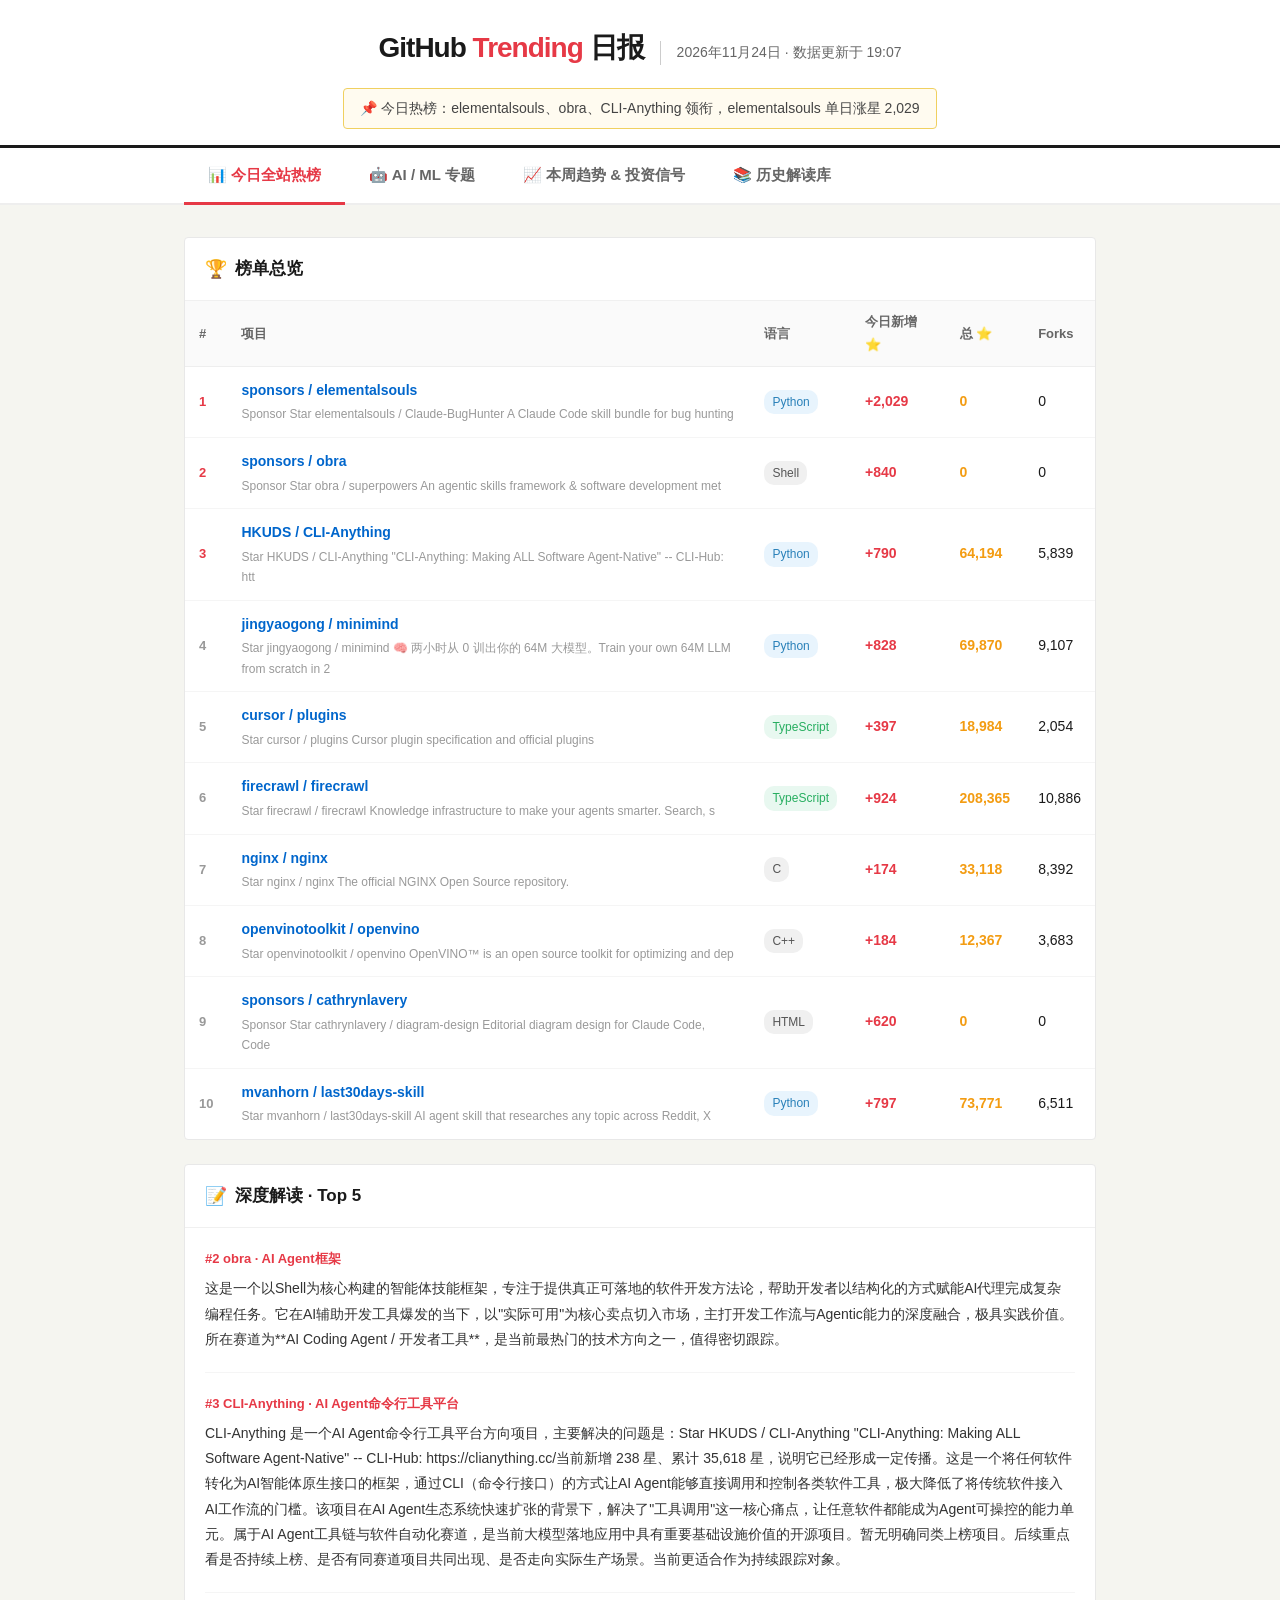
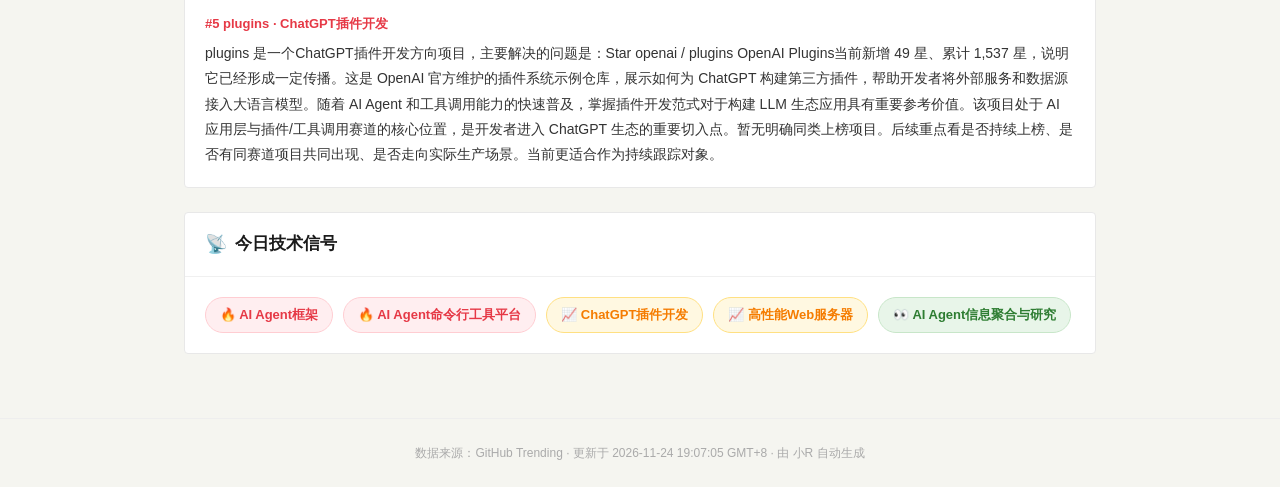
==== commit 63d5fd61: "chore: 自动更新 GitHub Trending 2026-11-24" ====
--- a/github-trending-source/github_trending.html
+++ b/github-trending-source/github_trending.html
@@ -74,9 +74,9 @@
 <div class="header-inner">
   <div class="header-top">
     <div class="logo">GitHub <span>Trending</span> 日报</div>
-    <div class="date">2026年11月23日 · 数据更新于 17:13</div>
-  </div>
-  <div class="summary">📌 今日热榜：elementalsouls、obra、CLI-Anything 领衔，elementalsouls 单日涨星 1,716</div>
+    <div class="date">2026年11月24日 · 数据更新于 19:07</div>
+  </div>
+  <div class="summary">📌 今日热榜：elementalsouls、obra、CLI-Anything 领衔，elementalsouls 单日涨星 2,029</div>
 </div>
 </div>
 <div class="tabs">
@@ -93,16 +93,16 @@
   <div class="section">
     <div class="section-header"><span class="section-icon">🏆</span><span class="section-title">榜单总览</span></div>
     <table><thead><tr><th>#</th><th>项目</th><th>语言</th><th>今日新增 ⭐</th><th>总 ⭐</th><th>Forks</th></tr></thead>
-    <tbody><tr><td class="rank top3">1</td><td><a class="proj-name" href="https://github.com/sponsors/elementalsouls" target="_blank">sponsors / elementalsouls</a><div class="proj-sub">Sponsor Star elementalsouls / Claude-BugHunter A Claude Code skill bundle for bug hunting </div></td><td><span class="lang-tag lang-Python">Python</span></td><td class="stars-new">+1,716</td><td class="stars">0</td><td>0</td></tr>
-<tr><td class="rank top3">2</td><td><a class="proj-name" href="https://github.com/sponsors/obra" target="_blank">sponsors / obra</a><div class="proj-sub">Sponsor Star obra / superpowers An agentic skills framework &amp; software development met</div></td><td><span class="lang-tag">Shell</span></td><td class="stars-new">+788</td><td class="stars">0</td><td>0</td></tr>
-<tr><td class="rank top3">3</td><td><a class="proj-name" href="https://github.com/HKUDS/CLI-Anything" target="_blank">HKUDS / CLI-Anything</a><div class="proj-sub">Star HKUDS / CLI-Anything "CLI-Anything: Making ALL Software Agent-Native" -- CLI-Hub: htt</div></td><td><span class="lang-tag lang-Python">Python</span></td><td class="stars-new">+699</td><td class="stars">63,095</td><td>5,736</td></tr>
-<tr><td class="rank">4</td><td><a class="proj-name" href="https://github.com/jingyaogong/minimind" target="_blank">jingyaogong / minimind</a><div class="proj-sub">Star jingyaogong / minimind 🧠 两小时从 0 训出你的 64M 大模型。Train your own 64M LLM from scratch in 2</div></td><td><span class="lang-tag lang-Python">Python</span></td><td class="stars-new">+473</td><td class="stars">69,103</td><td>9,026</td></tr>
-<tr><td class="rank">5</td><td><a class="proj-name" href="https://github.com/cursor/plugins" target="_blank">cursor / plugins</a><div class="proj-sub">Star cursor / plugins Cursor plugin specification and official plugins</div></td><td><span class="lang-tag lang-TypeScript">TypeScript</span></td><td class="stars-new">+294</td><td class="stars">18,598</td><td>2,024</td></tr>
-<tr><td class="rank">6</td><td><a class="proj-name" href="https://github.com/firecrawl/firecrawl" target="_blank">firecrawl / firecrawl</a><div class="proj-sub">Star firecrawl / firecrawl Knowledge infrastructure to make your agents smarter. Search, s</div></td><td><span class="lang-tag lang-TypeScript">TypeScript</span></td><td class="stars-new">+915</td><td class="stars">207,357</td><td>10,839</td></tr>
-<tr><td class="rank">7</td><td><a class="proj-name" href="https://github.com/nginx/nginx" target="_blank">nginx / nginx</a><div class="proj-sub">Star nginx / nginx The official NGINX Open Source repository.</div></td><td><span class="lang-tag">C</span></td><td class="stars-new">+163</td><td class="stars">32,952</td><td>8,393</td></tr>
-<tr><td class="rank">8</td><td><a class="proj-name" href="https://github.com/openvinotoolkit/openvino" target="_blank">openvinotoolkit / openvino</a><div class="proj-sub">Star openvinotoolkit / openvino OpenVINO™ is an open source toolkit for optimizing and dep</div></td><td><span class="lang-tag lang-C++">C++</span></td><td class="stars-new">+158</td><td class="stars">12,172</td><td>3,671</td></tr>
-<tr><td class="rank">9</td><td><a class="proj-name" href="https://github.com/sponsors/cathrynlavery" target="_blank">sponsors / cathrynlavery</a><div class="proj-sub">Sponsor Star cathrynlavery / diagram-design Editorial diagram design for Claude Code, Code</div></td><td><span class="lang-tag">HTML</span></td><td class="stars-new">+518</td><td class="stars">0</td><td>0</td></tr>
-<tr><td class="rank">10</td><td><a class="proj-name" href="https://github.com/mvanhorn/last30days-skill" target="_blank">mvanhorn / last30days-skill</a><div class="proj-sub">Star mvanhorn / last30days-skill AI agent skill that researches any topic across Reddit, X</div></td><td><span class="lang-tag lang-Python">Python</span></td><td class="stars-new">+668</td><td class="stars">73,035</td><td>6,455</td></tr>
+    <tbody><tr><td class="rank top3">1</td><td><a class="proj-name" href="https://github.com/sponsors/elementalsouls" target="_blank">sponsors / elementalsouls</a><div class="proj-sub">Sponsor Star elementalsouls / Claude-BugHunter A Claude Code skill bundle for bug hunting </div></td><td><span class="lang-tag lang-Python">Python</span></td><td class="stars-new">+2,029</td><td class="stars">0</td><td>0</td></tr>
+<tr><td class="rank top3">2</td><td><a class="proj-name" href="https://github.com/sponsors/obra" target="_blank">sponsors / obra</a><div class="proj-sub">Sponsor Star obra / superpowers An agentic skills framework &amp; software development met</div></td><td><span class="lang-tag">Shell</span></td><td class="stars-new">+840</td><td class="stars">0</td><td>0</td></tr>
+<tr><td class="rank top3">3</td><td><a class="proj-name" href="https://github.com/HKUDS/CLI-Anything" target="_blank">HKUDS / CLI-Anything</a><div class="proj-sub">Star HKUDS / CLI-Anything "CLI-Anything: Making ALL Software Agent-Native" -- CLI-Hub: htt</div></td><td><span class="lang-tag lang-Python">Python</span></td><td class="stars-new">+790</td><td class="stars">64,194</td><td>5,839</td></tr>
+<tr><td class="rank">4</td><td><a class="proj-name" href="https://github.com/jingyaogong/minimind" target="_blank">jingyaogong / minimind</a><div class="proj-sub">Star jingyaogong / minimind 🧠 两小时从 0 训出你的 64M 大模型。Train your own 64M LLM from scratch in 2</div></td><td><span class="lang-tag lang-Python">Python</span></td><td class="stars-new">+828</td><td class="stars">69,870</td><td>9,107</td></tr>
+<tr><td class="rank">5</td><td><a class="proj-name" href="https://github.com/cursor/plugins" target="_blank">cursor / plugins</a><div class="proj-sub">Star cursor / plugins Cursor plugin specification and official plugins</div></td><td><span class="lang-tag lang-TypeScript">TypeScript</span></td><td class="stars-new">+397</td><td class="stars">18,984</td><td>2,054</td></tr>
+<tr><td class="rank">6</td><td><a class="proj-name" href="https://github.com/firecrawl/firecrawl" target="_blank">firecrawl / firecrawl</a><div class="proj-sub">Star firecrawl / firecrawl Knowledge infrastructure to make your agents smarter. Search, s</div></td><td><span class="lang-tag lang-TypeScript">TypeScript</span></td><td class="stars-new">+924</td><td class="stars">208,365</td><td>10,886</td></tr>
+<tr><td class="rank">7</td><td><a class="proj-name" href="https://github.com/nginx/nginx" target="_blank">nginx / nginx</a><div class="proj-sub">Star nginx / nginx The official NGINX Open Source repository.</div></td><td><span class="lang-tag">C</span></td><td class="stars-new">+174</td><td class="stars">33,118</td><td>8,392</td></tr>
+<tr><td class="rank">8</td><td><a class="proj-name" href="https://github.com/openvinotoolkit/openvino" target="_blank">openvinotoolkit / openvino</a><div class="proj-sub">Star openvinotoolkit / openvino OpenVINO™ is an open source toolkit for optimizing and dep</div></td><td><span class="lang-tag lang-C++">C++</span></td><td class="stars-new">+184</td><td class="stars">12,367</td><td>3,683</td></tr>
+<tr><td class="rank">9</td><td><a class="proj-name" href="https://github.com/sponsors/cathrynlavery" target="_blank">sponsors / cathrynlavery</a><div class="proj-sub">Sponsor Star cathrynlavery / diagram-design Editorial diagram design for Claude Code, Code</div></td><td><span class="lang-tag">HTML</span></td><td class="stars-new">+620</td><td class="stars">0</td><td>0</td></tr>
+<tr><td class="rank">10</td><td><a class="proj-name" href="https://github.com/mvanhorn/last30days-skill" target="_blank">mvanhorn / last30days-skill</a><div class="proj-sub">Star mvanhorn / last30days-skill AI agent skill that researches any topic across Reddit, X</div></td><td><span class="lang-tag lang-Python">Python</span></td><td class="stars-new">+797</td><td class="stars">73,771</td><td>6,511</td></tr>
 </tbody></table>
   </div>
   <div class="section">
@@ -127,16 +127,16 @@
   <div class="section">
     <div class="section-header"><span class="section-icon">🤖</span><span class="section-title">AI / ML 今日热榜</span></div>
     <table><thead><tr><th>#</th><th>项目</th><th>语言</th><th>今日新增 ⭐</th><th>总 ⭐</th><th>Forks</th></tr></thead>
-    <tbody><tr><td class="rank top3">1</td><td><a class="proj-name" href="https://github.com/sponsors/elementalsouls" target="_blank">sponsors / elementalsouls</a><div class="proj-sub">Sponsor Star elementalsouls / Claude-BugHunter A Claude Code skill bundle for bug hunting </div></td><td><span class="lang-tag lang-Python">Python</span></td><td class="stars-new">+1,716</td><td class="stars">0</td><td>0</td></tr>
-<tr><td class="rank top3">2</td><td><a class="proj-name" href="https://github.com/sponsors/obra" target="_blank">sponsors / obra</a><div class="proj-sub">Sponsor Star obra / superpowers An agentic skills framework &amp; software development met</div></td><td><span class="lang-tag">Shell</span></td><td class="stars-new">+788</td><td class="stars">0</td><td>0</td></tr>
-<tr><td class="rank top3">3</td><td><a class="proj-name" href="https://github.com/HKUDS/CLI-Anything" target="_blank">HKUDS / CLI-Anything</a><div class="proj-sub">Star HKUDS / CLI-Anything "CLI-Anything: Making ALL Software Agent-Native" -- CLI-Hub: htt</div></td><td><span class="lang-tag lang-Python">Python</span></td><td class="stars-new">+699</td><td class="stars">63,095</td><td>5,736</td></tr>
-<tr><td class="rank">4</td><td><a class="proj-name" href="https://github.com/jingyaogong/minimind" target="_blank">jingyaogong / minimind</a><div class="proj-sub">Star jingyaogong / minimind 🧠 两小时从 0 训出你的 64M 大模型。Train your own 64M LLM from scratch in 2</div></td><td><span class="lang-tag lang-Python">Python</span></td><td class="stars-new">+473</td><td class="stars">69,103</td><td>9,026</td></tr>
-<tr><td class="rank">5</td><td><a class="proj-name" href="https://github.com/firecrawl/firecrawl" target="_blank">firecrawl / firecrawl</a><div class="proj-sub">Star firecrawl / firecrawl Knowledge infrastructure to make your agents smarter. Search, s</div></td><td><span class="lang-tag lang-TypeScript">TypeScript</span></td><td class="stars-new">+915</td><td class="stars">207,357</td><td>10,839</td></tr>
-<tr><td class="rank">6</td><td><a class="proj-name" href="https://github.com/openvinotoolkit/openvino" target="_blank">openvinotoolkit / openvino</a><div class="proj-sub">Star openvinotoolkit / openvino OpenVINO™ is an open source toolkit for optimizing and dep</div></td><td><span class="lang-tag lang-C++">C++</span></td><td class="stars-new">+158</td><td class="stars">12,172</td><td>3,671</td></tr>
-<tr><td class="rank">7</td><td><a class="proj-name" href="https://github.com/sponsors/cathrynlavery" target="_blank">sponsors / cathrynlavery</a><div class="proj-sub">Sponsor Star cathrynlavery / diagram-design Editorial diagram design for Claude Code, Code</div></td><td><span class="lang-tag">HTML</span></td><td class="stars-new">+518</td><td class="stars">0</td><td>0</td></tr>
-<tr><td class="rank">8</td><td><a class="proj-name" href="https://github.com/mvanhorn/last30days-skill" target="_blank">mvanhorn / last30days-skill</a><div class="proj-sub">Star mvanhorn / last30days-skill AI agent skill that researches any topic across Reddit, X</div></td><td><span class="lang-tag lang-Python">Python</span></td><td class="stars-new">+668</td><td class="stars">73,035</td><td>6,455</td></tr>
-<tr><td class="rank">9</td><td><a class="proj-name" href="https://github.com/google-labs-code/stitch-skills" target="_blank">google-labs-code / stitch-skills</a><div class="proj-sub">Star google-labs-code / stitch-skills A library of Agent Skills designed to work with the </div></td><td><span class="lang-tag lang-TypeScript">TypeScript</span></td><td class="stars-new">+494</td><td class="stars">12,068</td><td>1,498</td></tr>
-<tr><td class="rank">10</td><td><a class="proj-name" href="https://github.com/sponsors/mjmirza" target="_blank">sponsors / mjmirza</a><div class="proj-sub">Sponsor Star mjmirza / app-store-compliance Avoid common App Store and Google Play rejecti</div></td><td><span class="lang-tag">Shell</span></td><td class="stars-new">+621</td><td class="stars">0</td><td>0</td></tr>
+    <tbody><tr><td class="rank top3">1</td><td><a class="proj-name" href="https://github.com/sponsors/elementalsouls" target="_blank">sponsors / elementalsouls</a><div class="proj-sub">Sponsor Star elementalsouls / Claude-BugHunter A Claude Code skill bundle for bug hunting </div></td><td><span class="lang-tag lang-Python">Python</span></td><td class="stars-new">+2,029</td><td class="stars">0</td><td>0</td></tr>
+<tr><td class="rank top3">2</td><td><a class="proj-name" href="https://github.com/sponsors/obra" target="_blank">sponsors / obra</a><div class="proj-sub">Sponsor Star obra / superpowers An agentic skills framework &amp; software development met</div></td><td><span class="lang-tag">Shell</span></td><td class="stars-new">+840</td><td class="stars">0</td><td>0</td></tr>
+<tr><td class="rank top3">3</td><td><a class="proj-name" href="https://github.com/HKUDS/CLI-Anything" target="_blank">HKUDS / CLI-Anything</a><div class="proj-sub">Star HKUDS / CLI-Anything "CLI-Anything: Making ALL Software Agent-Native" -- CLI-Hub: htt</div></td><td><span class="lang-tag lang-Python">Python</span></td><td class="stars-new">+790</td><td class="stars">64,194</td><td>5,839</td></tr>
+<tr><td class="rank">4</td><td><a class="proj-name" href="https://github.com/jingyaogong/minimind" target="_blank">jingyaogong / minimind</a><div class="proj-sub">Star jingyaogong / minimind 🧠 两小时从 0 训出你的 64M 大模型。Train your own 64M LLM from scratch in 2</div></td><td><span class="lang-tag lang-Python">Python</span></td><td class="stars-new">+828</td><td class="stars">69,870</td><td>9,107</td></tr>
+<tr><td class="rank">5</td><td><a class="proj-name" href="https://github.com/firecrawl/firecrawl" target="_blank">firecrawl / firecrawl</a><div class="proj-sub">Star firecrawl / firecrawl Knowledge infrastructure to make your agents smarter. Search, s</div></td><td><span class="lang-tag lang-TypeScript">TypeScript</span></td><td class="stars-new">+924</td><td class="stars">208,365</td><td>10,886</td></tr>
+<tr><td class="rank">6</td><td><a class="proj-name" href="https://github.com/openvinotoolkit/openvino" target="_blank">openvinotoolkit / openvino</a><div class="proj-sub">Star openvinotoolkit / openvino OpenVINO™ is an open source toolkit for optimizing and dep</div></td><td><span class="lang-tag lang-C++">C++</span></td><td class="stars-new">+184</td><td class="stars">12,367</td><td>3,683</td></tr>
+<tr><td class="rank">7</td><td><a class="proj-name" href="https://github.com/sponsors/cathrynlavery" target="_blank">sponsors / cathrynlavery</a><div class="proj-sub">Sponsor Star cathrynlavery / diagram-design Editorial diagram design for Claude Code, Code</div></td><td><span class="lang-tag">HTML</span></td><td class="stars-new">+620</td><td class="stars">0</td><td>0</td></tr>
+<tr><td class="rank">8</td><td><a class="proj-name" href="https://github.com/mvanhorn/last30days-skill" target="_blank">mvanhorn / last30days-skill</a><div class="proj-sub">Star mvanhorn / last30days-skill AI agent skill that researches any topic across Reddit, X</div></td><td><span class="lang-tag lang-Python">Python</span></td><td class="stars-new">+797</td><td class="stars">73,771</td><td>6,511</td></tr>
+<tr><td class="rank">9</td><td><a class="proj-name" href="https://github.com/google-labs-code/stitch-skills" target="_blank">google-labs-code / stitch-skills</a><div class="proj-sub">Star google-labs-code / stitch-skills A library of Agent Skills designed to work with the </div></td><td><span class="lang-tag lang-TypeScript">TypeScript</span></td><td class="stars-new">+422</td><td class="stars">12,480</td><td>1,519</td></tr>
+<tr><td class="rank">10</td><td><a class="proj-name" href="https://github.com/sponsors/mjmirza" target="_blank">sponsors / mjmirza</a><div class="proj-sub">Sponsor Star mjmirza / app-store-compliance Avoid common App Store and Google Play rejecti</div></td><td><span class="lang-tag">Shell</span></td><td class="stars-new">+761</td><td class="stars">0</td><td>0</td></tr>
 </tbody></table>
   </div>
   <div class="section">
@@ -158,16 +158,16 @@
   <div class="section">
     <div class="section-header"><span class="section-icon">📅</span><span class="section-title">本周全站热榜</span></div>
     <table><thead><tr><th>#</th><th>项目</th><th>语言</th><th>本周新增 ⭐</th><th>总 ⭐</th><th>Forks</th></tr></thead>
-    <tbody><tr><td class="rank top3">1</td><td><a class="proj-name" href="https://github.com/backnotprop/plannotator" target="_blank">backnotprop / plannotator</a><div class="proj-sub">Star backnotprop / plannotator The workspace to stay in the loop and on top of agents - sh</div></td><td><span class="lang-tag lang-TypeScript">TypeScript</span></td><td class="stars-new">+2,815</td><td class="stars">14,538</td><td>1,435</td></tr>
-<tr><td class="rank top3">2</td><td><a class="proj-name" href="https://github.com/google-labs-code/stitch-skills" target="_blank">google-labs-code / stitch-skills</a><div class="proj-sub">Star google-labs-code / stitch-skills A library of Agent Skills designed to work with the </div></td><td><span class="lang-tag lang-TypeScript">TypeScript</span></td><td class="stars-new">+2,683</td><td class="stars">12,068</td><td>1,498</td></tr>
-<tr><td class="rank top3">3</td><td><a class="proj-name" href="https://github.com/GoogleChrome/modern-web-guidance-src" target="_blank">GoogleChrome / modern-web-guidance-src</a><div class="proj-sub">Star GoogleChrome / modern-web-guidance-src Keep your coding agent up to date with the lat</div></td><td><span class="lang-tag lang-TypeScript">TypeScript</span></td><td class="stars-new">+3,575</td><td class="stars">10,335</td><td>817</td></tr>
-<tr><td class="rank">4</td><td><a class="proj-name" href="https://github.com/alibaba/open-code-review" target="_blank">alibaba / open-code-review</a><div class="proj-sub">Star alibaba / open-code-review Secure, fast, efficient, battle-tested at Alibaba's scale.</div></td><td><span class="lang-tag">Go</span></td><td class="stars-new">+3,700</td><td class="stars">55,535</td><td>4,614</td></tr>
-<tr><td class="rank">5</td><td><a class="proj-name" href="https://github.com/mvanhorn/last30days-skill" target="_blank">mvanhorn / last30days-skill</a><div class="proj-sub">Star mvanhorn / last30days-skill AI agent skill that researches any topic across Reddit, X</div></td><td><span class="lang-tag lang-Python">Python</span></td><td class="stars-new">+4,731</td><td class="stars">73,034</td><td>6,455</td></tr>
-<tr><td class="rank">6</td><td><a class="proj-name" href="https://github.com/ChromeDevTools/chrome-devtools-mcp" target="_blank">ChromeDevTools / chrome-devtools-mcp</a><div class="proj-sub">Star ChromeDevTools / chrome-devtools-mcp Chrome DevTools for coding agents</div></td><td><span class="lang-tag lang-TypeScript">TypeScript</span></td><td class="stars-new">+2,268</td><td class="stars">58,924</td><td>4,921</td></tr>
-<tr><td class="rank">7</td><td><a class="proj-name" href="https://github.com/tradermonty/claude-trading-skills" target="_blank">tradermonty / claude-trading-skills</a><div class="proj-sub">Star tradermonty / claude-trading-skills Claude Code skills for equity investors and trade</div></td><td><span class="lang-tag lang-Python">Python</span></td><td class="stars-new">+2,616</td><td class="stars">7,858</td><td>1,505</td></tr>
-<tr><td class="rank">8</td><td><a class="proj-name" href="https://github.com/ag-ui-protocol/ag-ui" target="_blank">ag-ui-protocol / ag-ui</a><div class="proj-sub">Star ag-ui-protocol / ag-ui AG-UI: the Agent-User Interaction Protocol. Bring Agents into </div></td><td><span class="lang-tag lang-TypeScript">TypeScript</span></td><td class="stars-new">+3,620</td><td class="stars">21,276</td><td>2,165</td></tr>
-<tr><td class="rank">9</td><td><a class="proj-name" href="https://github.com/meta/astryx" target="_blank">meta / astryx</a><div class="proj-sub">Star meta / astryx An open source design system that's fully customizable and agent ready</div></td><td><span class="lang-tag lang-TypeScript">TypeScript</span></td><td class="stars-new">+3,626</td><td class="stars">32,360</td><td>2,542</td></tr>
-<tr><td class="rank">10</td><td><a class="proj-name" href="https://github.com/pookjw/HermesEnabler" target="_blank">pookjw / HermesEnabler</a><div class="proj-sub">Star pookjw / HermesEnabler Enable Hermès Watch Faces on any Apple Watch devices</div></td><td><span class="lang-tag">Objective-C</span></td><td class="stars-new">+461</td><td class="stars">2,418</td><td>201</td></tr>
+    <tbody><tr><td class="rank top3">1</td><td><a class="proj-name" href="https://github.com/backnotprop/plannotator" target="_blank">backnotprop / plannotator</a><div class="proj-sub">Star backnotprop / plannotator The workspace to stay in the loop and on top of agents - sh</div></td><td><span class="lang-tag lang-TypeScript">TypeScript</span></td><td class="stars-new">+2,395</td><td class="stars">14,789</td><td>1,430</td></tr>
+<tr><td class="rank top3">2</td><td><a class="proj-name" href="https://github.com/google-labs-code/stitch-skills" target="_blank">google-labs-code / stitch-skills</a><div class="proj-sub">Star google-labs-code / stitch-skills A library of Agent Skills designed to work with the </div></td><td><span class="lang-tag lang-TypeScript">TypeScript</span></td><td class="stars-new">+2,572</td><td class="stars">12,480</td><td>1,519</td></tr>
+<tr><td class="rank top3">3</td><td><a class="proj-name" href="https://github.com/GoogleChrome/modern-web-guidance-src" target="_blank">GoogleChrome / modern-web-guidance-src</a><div class="proj-sub">Star GoogleChrome / modern-web-guidance-src Keep your coding agent up to date with the lat</div></td><td><span class="lang-tag lang-TypeScript">TypeScript</span></td><td class="stars-new">+2,694</td><td class="stars">10,679</td><td>816</td></tr>
+<tr><td class="rank">4</td><td><a class="proj-name" href="https://github.com/alibaba/open-code-review" target="_blank">alibaba / open-code-review</a><div class="proj-sub">Star alibaba / open-code-review Secure, fast, efficient, battle-tested at Alibaba's scale.</div></td><td><span class="lang-tag">Go</span></td><td class="stars-new">+3,015</td><td class="stars">55,914</td><td>4,624</td></tr>
+<tr><td class="rank">5</td><td><a class="proj-name" href="https://github.com/mvanhorn/last30days-skill" target="_blank">mvanhorn / last30days-skill</a><div class="proj-sub">Star mvanhorn / last30days-skill AI agent skill that researches any topic across Reddit, X</div></td><td><span class="lang-tag lang-Python">Python</span></td><td class="stars-new">+5,448</td><td class="stars">73,771</td><td>6,511</td></tr>
+<tr><td class="rank">6</td><td><a class="proj-name" href="https://github.com/ChromeDevTools/chrome-devtools-mcp" target="_blank">ChromeDevTools / chrome-devtools-mcp</a><div class="proj-sub">Star ChromeDevTools / chrome-devtools-mcp Chrome DevTools for coding agents</div></td><td><span class="lang-tag lang-TypeScript">TypeScript</span></td><td class="stars-new">+1,581</td><td class="stars">59,123</td><td>4,904</td></tr>
+<tr><td class="rank">7</td><td><a class="proj-name" href="https://github.com/tradermonty/claude-trading-skills" target="_blank">tradermonty / claude-trading-skills</a><div class="proj-sub">Star tradermonty / claude-trading-skills Claude Code skills for equity investors and trade</div></td><td><span class="lang-tag lang-Python">Python</span></td><td class="stars-new">+1,903</td><td class="stars">8,200</td><td>1,522</td></tr>
+<tr><td class="rank">8</td><td><a class="proj-name" href="https://github.com/ag-ui-protocol/ag-ui" target="_blank">ag-ui-protocol / ag-ui</a><div class="proj-sub">Star ag-ui-protocol / ag-ui AG-UI: the Agent-User Interaction Protocol. Bring Agents into </div></td><td><span class="lang-tag lang-TypeScript">TypeScript</span></td><td class="stars-new">+2,966</td><td class="stars">21,470</td><td>2,166</td></tr>
+<tr><td class="rank">9</td><td><a class="proj-name" href="https://github.com/meta/astryx" target="_blank">meta / astryx</a><div class="proj-sub">Star meta / astryx An open source design system that's fully customizable and agent ready</div></td><td><span class="lang-tag lang-TypeScript">TypeScript</span></td><td class="stars-new">+3,165</td><td class="stars">32,726</td><td>2,569</td></tr>
+<tr><td class="rank">10</td><td><a class="proj-name" href="https://github.com/pookjw/HermesEnabler" target="_blank">pookjw / HermesEnabler</a><div class="proj-sub">Star pookjw / HermesEnabler Enable Hermès Watch Faces on any Apple Watch devices</div></td><td><span class="lang-tag">Objective-C</span></td><td class="stars-new">+390</td><td class="stars">2,473</td><td>205</td></tr>
 </tbody></table>
   </div>
   <div class="section">
@@ -528,7 +528,7 @@
 </div>
 
 </div>
-<div class="footer">数据来源：GitHub Trending · 更新于 2026-11-23 17:13:44 GMT+8 · 由 小R 自动生成</div>
+<div class="footer">数据来源：GitHub Trending · 更新于 2026-11-24 19:07:05 GMT+8 · 由 小R 自动生成</div>
 <script>
 function showTab(idx){
   document.querySelectorAll(".tab").forEach((t,i)=>t.classList.toggle("active",i===idx));
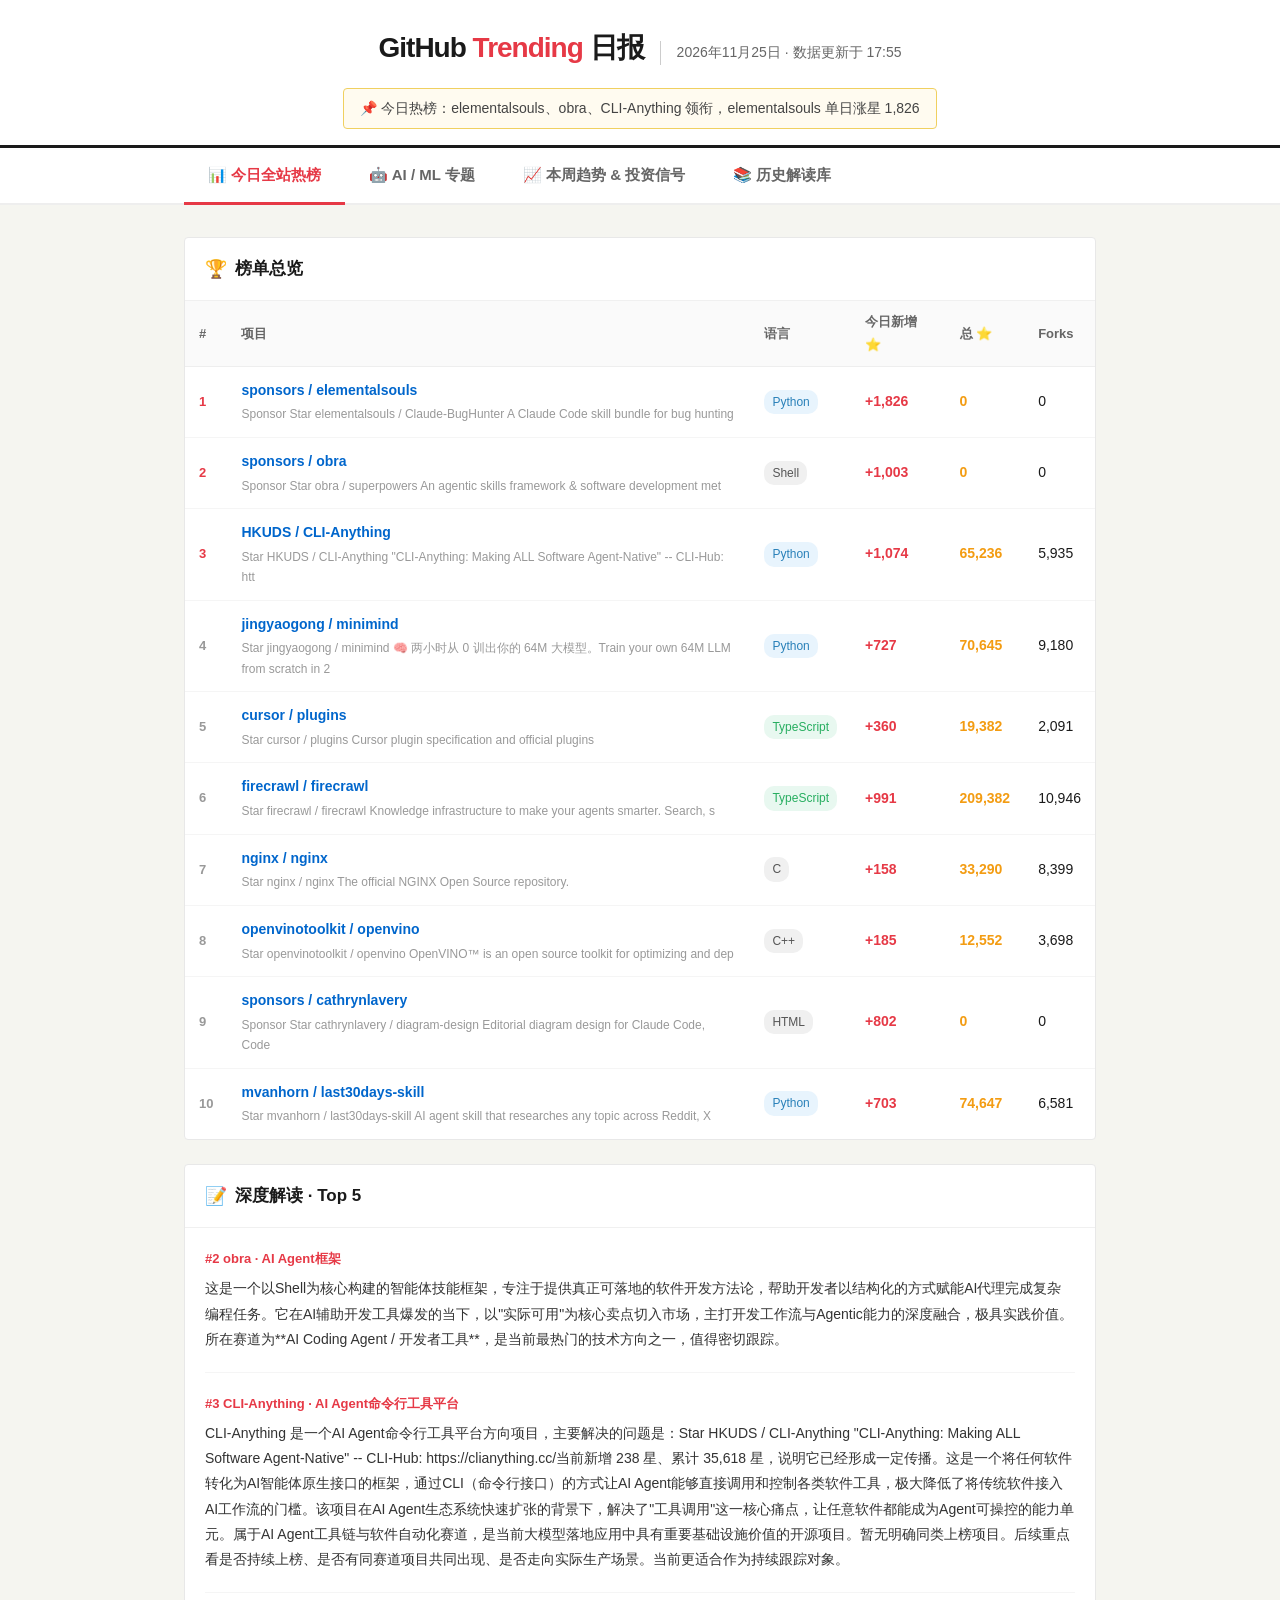
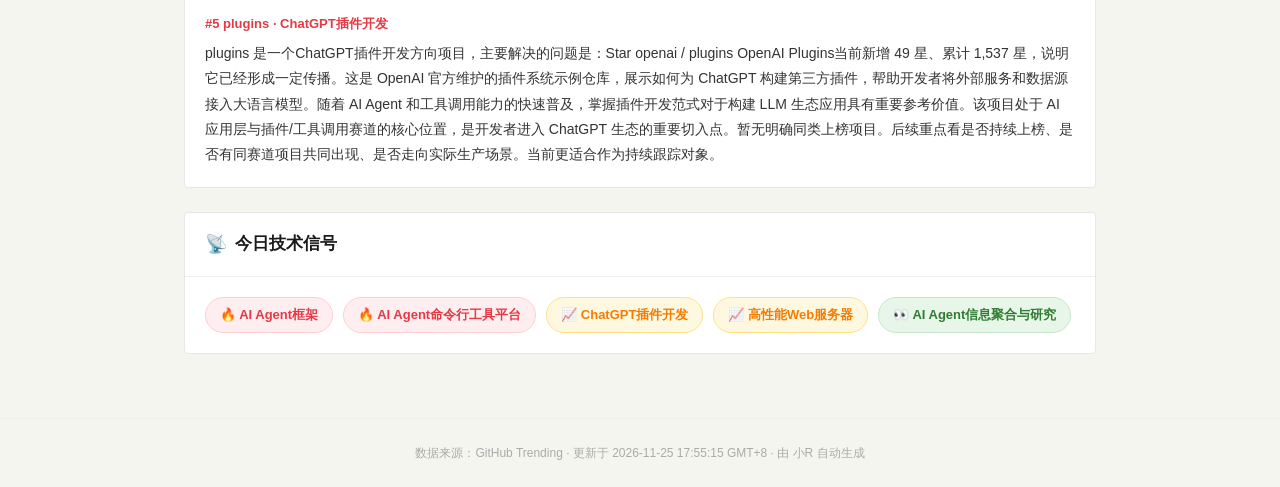
==== commit 3ec3d8da: "chore: 自动更新 GitHub Trending 2026-11-25" ====
--- a/github-trending-source/github_trending.html
+++ b/github-trending-source/github_trending.html
@@ -74,9 +74,9 @@
 <div class="header-inner">
   <div class="header-top">
     <div class="logo">GitHub <span>Trending</span> 日报</div>
-    <div class="date">2026年11月24日 · 数据更新于 19:07</div>
-  </div>
-  <div class="summary">📌 今日热榜：elementalsouls、obra、CLI-Anything 领衔，elementalsouls 单日涨星 2,029</div>
+    <div class="date">2026年11月25日 · 数据更新于 17:55</div>
+  </div>
+  <div class="summary">📌 今日热榜：elementalsouls、obra、CLI-Anything 领衔，elementalsouls 单日涨星 1,826</div>
 </div>
 </div>
 <div class="tabs">
@@ -93,16 +93,16 @@
   <div class="section">
     <div class="section-header"><span class="section-icon">🏆</span><span class="section-title">榜单总览</span></div>
     <table><thead><tr><th>#</th><th>项目</th><th>语言</th><th>今日新增 ⭐</th><th>总 ⭐</th><th>Forks</th></tr></thead>
-    <tbody><tr><td class="rank top3">1</td><td><a class="proj-name" href="https://github.com/sponsors/elementalsouls" target="_blank">sponsors / elementalsouls</a><div class="proj-sub">Sponsor Star elementalsouls / Claude-BugHunter A Claude Code skill bundle for bug hunting </div></td><td><span class="lang-tag lang-Python">Python</span></td><td class="stars-new">+2,029</td><td class="stars">0</td><td>0</td></tr>
-<tr><td class="rank top3">2</td><td><a class="proj-name" href="https://github.com/sponsors/obra" target="_blank">sponsors / obra</a><div class="proj-sub">Sponsor Star obra / superpowers An agentic skills framework &amp; software development met</div></td><td><span class="lang-tag">Shell</span></td><td class="stars-new">+840</td><td class="stars">0</td><td>0</td></tr>
-<tr><td class="rank top3">3</td><td><a class="proj-name" href="https://github.com/HKUDS/CLI-Anything" target="_blank">HKUDS / CLI-Anything</a><div class="proj-sub">Star HKUDS / CLI-Anything "CLI-Anything: Making ALL Software Agent-Native" -- CLI-Hub: htt</div></td><td><span class="lang-tag lang-Python">Python</span></td><td class="stars-new">+790</td><td class="stars">64,194</td><td>5,839</td></tr>
-<tr><td class="rank">4</td><td><a class="proj-name" href="https://github.com/jingyaogong/minimind" target="_blank">jingyaogong / minimind</a><div class="proj-sub">Star jingyaogong / minimind 🧠 两小时从 0 训出你的 64M 大模型。Train your own 64M LLM from scratch in 2</div></td><td><span class="lang-tag lang-Python">Python</span></td><td class="stars-new">+828</td><td class="stars">69,870</td><td>9,107</td></tr>
-<tr><td class="rank">5</td><td><a class="proj-name" href="https://github.com/cursor/plugins" target="_blank">cursor / plugins</a><div class="proj-sub">Star cursor / plugins Cursor plugin specification and official plugins</div></td><td><span class="lang-tag lang-TypeScript">TypeScript</span></td><td class="stars-new">+397</td><td class="stars">18,984</td><td>2,054</td></tr>
-<tr><td class="rank">6</td><td><a class="proj-name" href="https://github.com/firecrawl/firecrawl" target="_blank">firecrawl / firecrawl</a><div class="proj-sub">Star firecrawl / firecrawl Knowledge infrastructure to make your agents smarter. Search, s</div></td><td><span class="lang-tag lang-TypeScript">TypeScript</span></td><td class="stars-new">+924</td><td class="stars">208,365</td><td>10,886</td></tr>
-<tr><td class="rank">7</td><td><a class="proj-name" href="https://github.com/nginx/nginx" target="_blank">nginx / nginx</a><div class="proj-sub">Star nginx / nginx The official NGINX Open Source repository.</div></td><td><span class="lang-tag">C</span></td><td class="stars-new">+174</td><td class="stars">33,118</td><td>8,392</td></tr>
-<tr><td class="rank">8</td><td><a class="proj-name" href="https://github.com/openvinotoolkit/openvino" target="_blank">openvinotoolkit / openvino</a><div class="proj-sub">Star openvinotoolkit / openvino OpenVINO™ is an open source toolkit for optimizing and dep</div></td><td><span class="lang-tag lang-C++">C++</span></td><td class="stars-new">+184</td><td class="stars">12,367</td><td>3,683</td></tr>
-<tr><td class="rank">9</td><td><a class="proj-name" href="https://github.com/sponsors/cathrynlavery" target="_blank">sponsors / cathrynlavery</a><div class="proj-sub">Sponsor Star cathrynlavery / diagram-design Editorial diagram design for Claude Code, Code</div></td><td><span class="lang-tag">HTML</span></td><td class="stars-new">+620</td><td class="stars">0</td><td>0</td></tr>
-<tr><td class="rank">10</td><td><a class="proj-name" href="https://github.com/mvanhorn/last30days-skill" target="_blank">mvanhorn / last30days-skill</a><div class="proj-sub">Star mvanhorn / last30days-skill AI agent skill that researches any topic across Reddit, X</div></td><td><span class="lang-tag lang-Python">Python</span></td><td class="stars-new">+797</td><td class="stars">73,771</td><td>6,511</td></tr>
+    <tbody><tr><td class="rank top3">1</td><td><a class="proj-name" href="https://github.com/sponsors/elementalsouls" target="_blank">sponsors / elementalsouls</a><div class="proj-sub">Sponsor Star elementalsouls / Claude-BugHunter A Claude Code skill bundle for bug hunting </div></td><td><span class="lang-tag lang-Python">Python</span></td><td class="stars-new">+1,826</td><td class="stars">0</td><td>0</td></tr>
+<tr><td class="rank top3">2</td><td><a class="proj-name" href="https://github.com/sponsors/obra" target="_blank">sponsors / obra</a><div class="proj-sub">Sponsor Star obra / superpowers An agentic skills framework &amp; software development met</div></td><td><span class="lang-tag">Shell</span></td><td class="stars-new">+1,003</td><td class="stars">0</td><td>0</td></tr>
+<tr><td class="rank top3">3</td><td><a class="proj-name" href="https://github.com/HKUDS/CLI-Anything" target="_blank">HKUDS / CLI-Anything</a><div class="proj-sub">Star HKUDS / CLI-Anything "CLI-Anything: Making ALL Software Agent-Native" -- CLI-Hub: htt</div></td><td><span class="lang-tag lang-Python">Python</span></td><td class="stars-new">+1,074</td><td class="stars">65,236</td><td>5,935</td></tr>
+<tr><td class="rank">4</td><td><a class="proj-name" href="https://github.com/jingyaogong/minimind" target="_blank">jingyaogong / minimind</a><div class="proj-sub">Star jingyaogong / minimind 🧠 两小时从 0 训出你的 64M 大模型。Train your own 64M LLM from scratch in 2</div></td><td><span class="lang-tag lang-Python">Python</span></td><td class="stars-new">+727</td><td class="stars">70,645</td><td>9,180</td></tr>
+<tr><td class="rank">5</td><td><a class="proj-name" href="https://github.com/cursor/plugins" target="_blank">cursor / plugins</a><div class="proj-sub">Star cursor / plugins Cursor plugin specification and official plugins</div></td><td><span class="lang-tag lang-TypeScript">TypeScript</span></td><td class="stars-new">+360</td><td class="stars">19,382</td><td>2,091</td></tr>
+<tr><td class="rank">6</td><td><a class="proj-name" href="https://github.com/firecrawl/firecrawl" target="_blank">firecrawl / firecrawl</a><div class="proj-sub">Star firecrawl / firecrawl Knowledge infrastructure to make your agents smarter. Search, s</div></td><td><span class="lang-tag lang-TypeScript">TypeScript</span></td><td class="stars-new">+991</td><td class="stars">209,382</td><td>10,946</td></tr>
+<tr><td class="rank">7</td><td><a class="proj-name" href="https://github.com/nginx/nginx" target="_blank">nginx / nginx</a><div class="proj-sub">Star nginx / nginx The official NGINX Open Source repository.</div></td><td><span class="lang-tag">C</span></td><td class="stars-new">+158</td><td class="stars">33,290</td><td>8,399</td></tr>
+<tr><td class="rank">8</td><td><a class="proj-name" href="https://github.com/openvinotoolkit/openvino" target="_blank">openvinotoolkit / openvino</a><div class="proj-sub">Star openvinotoolkit / openvino OpenVINO™ is an open source toolkit for optimizing and dep</div></td><td><span class="lang-tag lang-C++">C++</span></td><td class="stars-new">+185</td><td class="stars">12,552</td><td>3,698</td></tr>
+<tr><td class="rank">9</td><td><a class="proj-name" href="https://github.com/sponsors/cathrynlavery" target="_blank">sponsors / cathrynlavery</a><div class="proj-sub">Sponsor Star cathrynlavery / diagram-design Editorial diagram design for Claude Code, Code</div></td><td><span class="lang-tag">HTML</span></td><td class="stars-new">+802</td><td class="stars">0</td><td>0</td></tr>
+<tr><td class="rank">10</td><td><a class="proj-name" href="https://github.com/mvanhorn/last30days-skill" target="_blank">mvanhorn / last30days-skill</a><div class="proj-sub">Star mvanhorn / last30days-skill AI agent skill that researches any topic across Reddit, X</div></td><td><span class="lang-tag lang-Python">Python</span></td><td class="stars-new">+703</td><td class="stars">74,647</td><td>6,581</td></tr>
 </tbody></table>
   </div>
   <div class="section">
@@ -127,16 +127,16 @@
   <div class="section">
     <div class="section-header"><span class="section-icon">🤖</span><span class="section-title">AI / ML 今日热榜</span></div>
     <table><thead><tr><th>#</th><th>项目</th><th>语言</th><th>今日新增 ⭐</th><th>总 ⭐</th><th>Forks</th></tr></thead>
-    <tbody><tr><td class="rank top3">1</td><td><a class="proj-name" href="https://github.com/sponsors/elementalsouls" target="_blank">sponsors / elementalsouls</a><div class="proj-sub">Sponsor Star elementalsouls / Claude-BugHunter A Claude Code skill bundle for bug hunting </div></td><td><span class="lang-tag lang-Python">Python</span></td><td class="stars-new">+2,029</td><td class="stars">0</td><td>0</td></tr>
-<tr><td class="rank top3">2</td><td><a class="proj-name" href="https://github.com/sponsors/obra" target="_blank">sponsors / obra</a><div class="proj-sub">Sponsor Star obra / superpowers An agentic skills framework &amp; software development met</div></td><td><span class="lang-tag">Shell</span></td><td class="stars-new">+840</td><td class="stars">0</td><td>0</td></tr>
-<tr><td class="rank top3">3</td><td><a class="proj-name" href="https://github.com/HKUDS/CLI-Anything" target="_blank">HKUDS / CLI-Anything</a><div class="proj-sub">Star HKUDS / CLI-Anything "CLI-Anything: Making ALL Software Agent-Native" -- CLI-Hub: htt</div></td><td><span class="lang-tag lang-Python">Python</span></td><td class="stars-new">+790</td><td class="stars">64,194</td><td>5,839</td></tr>
-<tr><td class="rank">4</td><td><a class="proj-name" href="https://github.com/jingyaogong/minimind" target="_blank">jingyaogong / minimind</a><div class="proj-sub">Star jingyaogong / minimind 🧠 两小时从 0 训出你的 64M 大模型。Train your own 64M LLM from scratch in 2</div></td><td><span class="lang-tag lang-Python">Python</span></td><td class="stars-new">+828</td><td class="stars">69,870</td><td>9,107</td></tr>
-<tr><td class="rank">5</td><td><a class="proj-name" href="https://github.com/firecrawl/firecrawl" target="_blank">firecrawl / firecrawl</a><div class="proj-sub">Star firecrawl / firecrawl Knowledge infrastructure to make your agents smarter. Search, s</div></td><td><span class="lang-tag lang-TypeScript">TypeScript</span></td><td class="stars-new">+924</td><td class="stars">208,365</td><td>10,886</td></tr>
-<tr><td class="rank">6</td><td><a class="proj-name" href="https://github.com/openvinotoolkit/openvino" target="_blank">openvinotoolkit / openvino</a><div class="proj-sub">Star openvinotoolkit / openvino OpenVINO™ is an open source toolkit for optimizing and dep</div></td><td><span class="lang-tag lang-C++">C++</span></td><td class="stars-new">+184</td><td class="stars">12,367</td><td>3,683</td></tr>
-<tr><td class="rank">7</td><td><a class="proj-name" href="https://github.com/sponsors/cathrynlavery" target="_blank">sponsors / cathrynlavery</a><div class="proj-sub">Sponsor Star cathrynlavery / diagram-design Editorial diagram design for Claude Code, Code</div></td><td><span class="lang-tag">HTML</span></td><td class="stars-new">+620</td><td class="stars">0</td><td>0</td></tr>
-<tr><td class="rank">8</td><td><a class="proj-name" href="https://github.com/mvanhorn/last30days-skill" target="_blank">mvanhorn / last30days-skill</a><div class="proj-sub">Star mvanhorn / last30days-skill AI agent skill that researches any topic across Reddit, X</div></td><td><span class="lang-tag lang-Python">Python</span></td><td class="stars-new">+797</td><td class="stars">73,771</td><td>6,511</td></tr>
-<tr><td class="rank">9</td><td><a class="proj-name" href="https://github.com/google-labs-code/stitch-skills" target="_blank">google-labs-code / stitch-skills</a><div class="proj-sub">Star google-labs-code / stitch-skills A library of Agent Skills designed to work with the </div></td><td><span class="lang-tag lang-TypeScript">TypeScript</span></td><td class="stars-new">+422</td><td class="stars">12,480</td><td>1,519</td></tr>
-<tr><td class="rank">10</td><td><a class="proj-name" href="https://github.com/sponsors/mjmirza" target="_blank">sponsors / mjmirza</a><div class="proj-sub">Sponsor Star mjmirza / app-store-compliance Avoid common App Store and Google Play rejecti</div></td><td><span class="lang-tag">Shell</span></td><td class="stars-new">+761</td><td class="stars">0</td><td>0</td></tr>
+    <tbody><tr><td class="rank top3">1</td><td><a class="proj-name" href="https://github.com/sponsors/elementalsouls" target="_blank">sponsors / elementalsouls</a><div class="proj-sub">Sponsor Star elementalsouls / Claude-BugHunter A Claude Code skill bundle for bug hunting </div></td><td><span class="lang-tag lang-Python">Python</span></td><td class="stars-new">+1,826</td><td class="stars">0</td><td>0</td></tr>
+<tr><td class="rank top3">2</td><td><a class="proj-name" href="https://github.com/sponsors/obra" target="_blank">sponsors / obra</a><div class="proj-sub">Sponsor Star obra / superpowers An agentic skills framework &amp; software development met</div></td><td><span class="lang-tag">Shell</span></td><td class="stars-new">+1,003</td><td class="stars">0</td><td>0</td></tr>
+<tr><td class="rank top3">3</td><td><a class="proj-name" href="https://github.com/HKUDS/CLI-Anything" target="_blank">HKUDS / CLI-Anything</a><div class="proj-sub">Star HKUDS / CLI-Anything "CLI-Anything: Making ALL Software Agent-Native" -- CLI-Hub: htt</div></td><td><span class="lang-tag lang-Python">Python</span></td><td class="stars-new">+1,074</td><td class="stars">65,236</td><td>5,935</td></tr>
+<tr><td class="rank">4</td><td><a class="proj-name" href="https://github.com/jingyaogong/minimind" target="_blank">jingyaogong / minimind</a><div class="proj-sub">Star jingyaogong / minimind 🧠 两小时从 0 训出你的 64M 大模型。Train your own 64M LLM from scratch in 2</div></td><td><span class="lang-tag lang-Python">Python</span></td><td class="stars-new">+727</td><td class="stars">70,645</td><td>9,180</td></tr>
+<tr><td class="rank">5</td><td><a class="proj-name" href="https://github.com/firecrawl/firecrawl" target="_blank">firecrawl / firecrawl</a><div class="proj-sub">Star firecrawl / firecrawl Knowledge infrastructure to make your agents smarter. Search, s</div></td><td><span class="lang-tag lang-TypeScript">TypeScript</span></td><td class="stars-new">+991</td><td class="stars">209,382</td><td>10,946</td></tr>
+<tr><td class="rank">6</td><td><a class="proj-name" href="https://github.com/openvinotoolkit/openvino" target="_blank">openvinotoolkit / openvino</a><div class="proj-sub">Star openvinotoolkit / openvino OpenVINO™ is an open source toolkit for optimizing and dep</div></td><td><span class="lang-tag lang-C++">C++</span></td><td class="stars-new">+185</td><td class="stars">12,552</td><td>3,698</td></tr>
+<tr><td class="rank">7</td><td><a class="proj-name" href="https://github.com/sponsors/cathrynlavery" target="_blank">sponsors / cathrynlavery</a><div class="proj-sub">Sponsor Star cathrynlavery / diagram-design Editorial diagram design for Claude Code, Code</div></td><td><span class="lang-tag">HTML</span></td><td class="stars-new">+802</td><td class="stars">0</td><td>0</td></tr>
+<tr><td class="rank">8</td><td><a class="proj-name" href="https://github.com/mvanhorn/last30days-skill" target="_blank">mvanhorn / last30days-skill</a><div class="proj-sub">Star mvanhorn / last30days-skill AI agent skill that researches any topic across Reddit, X</div></td><td><span class="lang-tag lang-Python">Python</span></td><td class="stars-new">+703</td><td class="stars">74,647</td><td>6,581</td></tr>
+<tr><td class="rank">9</td><td><a class="proj-name" href="https://github.com/google-labs-code/stitch-skills" target="_blank">google-labs-code / stitch-skills</a><div class="proj-sub">Star google-labs-code / stitch-skills A library of Agent Skills designed to work with the </div></td><td><span class="lang-tag lang-TypeScript">TypeScript</span></td><td class="stars-new">+403</td><td class="stars">12,810</td><td>1,532</td></tr>
+<tr><td class="rank">10</td><td><a class="proj-name" href="https://github.com/sponsors/mjmirza" target="_blank">sponsors / mjmirza</a><div class="proj-sub">Sponsor Star mjmirza / app-store-compliance Avoid common App Store and Google Play rejecti</div></td><td><span class="lang-tag">Shell</span></td><td class="stars-new">+928</td><td class="stars">0</td><td>0</td></tr>
 </tbody></table>
   </div>
   <div class="section">
@@ -158,16 +158,16 @@
   <div class="section">
     <div class="section-header"><span class="section-icon">📅</span><span class="section-title">本周全站热榜</span></div>
     <table><thead><tr><th>#</th><th>项目</th><th>语言</th><th>本周新增 ⭐</th><th>总 ⭐</th><th>Forks</th></tr></thead>
-    <tbody><tr><td class="rank top3">1</td><td><a class="proj-name" href="https://github.com/backnotprop/plannotator" target="_blank">backnotprop / plannotator</a><div class="proj-sub">Star backnotprop / plannotator The workspace to stay in the loop and on top of agents - sh</div></td><td><span class="lang-tag lang-TypeScript">TypeScript</span></td><td class="stars-new">+2,395</td><td class="stars">14,789</td><td>1,430</td></tr>
-<tr><td class="rank top3">2</td><td><a class="proj-name" href="https://github.com/google-labs-code/stitch-skills" target="_blank">google-labs-code / stitch-skills</a><div class="proj-sub">Star google-labs-code / stitch-skills A library of Agent Skills designed to work with the </div></td><td><span class="lang-tag lang-TypeScript">TypeScript</span></td><td class="stars-new">+2,572</td><td class="stars">12,480</td><td>1,519</td></tr>
-<tr><td class="rank top3">3</td><td><a class="proj-name" href="https://github.com/GoogleChrome/modern-web-guidance-src" target="_blank">GoogleChrome / modern-web-guidance-src</a><div class="proj-sub">Star GoogleChrome / modern-web-guidance-src Keep your coding agent up to date with the lat</div></td><td><span class="lang-tag lang-TypeScript">TypeScript</span></td><td class="stars-new">+2,694</td><td class="stars">10,679</td><td>816</td></tr>
-<tr><td class="rank">4</td><td><a class="proj-name" href="https://github.com/alibaba/open-code-review" target="_blank">alibaba / open-code-review</a><div class="proj-sub">Star alibaba / open-code-review Secure, fast, efficient, battle-tested at Alibaba's scale.</div></td><td><span class="lang-tag">Go</span></td><td class="stars-new">+3,015</td><td class="stars">55,914</td><td>4,624</td></tr>
-<tr><td class="rank">5</td><td><a class="proj-name" href="https://github.com/mvanhorn/last30days-skill" target="_blank">mvanhorn / last30days-skill</a><div class="proj-sub">Star mvanhorn / last30days-skill AI agent skill that researches any topic across Reddit, X</div></td><td><span class="lang-tag lang-Python">Python</span></td><td class="stars-new">+5,448</td><td class="stars">73,771</td><td>6,511</td></tr>
-<tr><td class="rank">6</td><td><a class="proj-name" href="https://github.com/ChromeDevTools/chrome-devtools-mcp" target="_blank">ChromeDevTools / chrome-devtools-mcp</a><div class="proj-sub">Star ChromeDevTools / chrome-devtools-mcp Chrome DevTools for coding agents</div></td><td><span class="lang-tag lang-TypeScript">TypeScript</span></td><td class="stars-new">+1,581</td><td class="stars">59,123</td><td>4,904</td></tr>
-<tr><td class="rank">7</td><td><a class="proj-name" href="https://github.com/tradermonty/claude-trading-skills" target="_blank">tradermonty / claude-trading-skills</a><div class="proj-sub">Star tradermonty / claude-trading-skills Claude Code skills for equity investors and trade</div></td><td><span class="lang-tag lang-Python">Python</span></td><td class="stars-new">+1,903</td><td class="stars">8,200</td><td>1,522</td></tr>
-<tr><td class="rank">8</td><td><a class="proj-name" href="https://github.com/ag-ui-protocol/ag-ui" target="_blank">ag-ui-protocol / ag-ui</a><div class="proj-sub">Star ag-ui-protocol / ag-ui AG-UI: the Agent-User Interaction Protocol. Bring Agents into </div></td><td><span class="lang-tag lang-TypeScript">TypeScript</span></td><td class="stars-new">+2,966</td><td class="stars">21,470</td><td>2,166</td></tr>
-<tr><td class="rank">9</td><td><a class="proj-name" href="https://github.com/meta/astryx" target="_blank">meta / astryx</a><div class="proj-sub">Star meta / astryx An open source design system that's fully customizable and agent ready</div></td><td><span class="lang-tag lang-TypeScript">TypeScript</span></td><td class="stars-new">+3,165</td><td class="stars">32,726</td><td>2,569</td></tr>
-<tr><td class="rank">10</td><td><a class="proj-name" href="https://github.com/pookjw/HermesEnabler" target="_blank">pookjw / HermesEnabler</a><div class="proj-sub">Star pookjw / HermesEnabler Enable Hermès Watch Faces on any Apple Watch devices</div></td><td><span class="lang-tag">Objective-C</span></td><td class="stars-new">+390</td><td class="stars">2,473</td><td>205</td></tr>
+    <tbody><tr><td class="rank top3">1</td><td><a class="proj-name" href="https://github.com/backnotprop/plannotator" target="_blank">backnotprop / plannotator</a><div class="proj-sub">Star backnotprop / plannotator The workspace to stay in the loop and on top of agents - sh</div></td><td><span class="lang-tag lang-TypeScript">TypeScript</span></td><td class="stars-new">+1,956</td><td class="stars">14,985</td><td>1,439</td></tr>
+<tr><td class="rank top3">2</td><td><a class="proj-name" href="https://github.com/google-labs-code/stitch-skills" target="_blank">google-labs-code / stitch-skills</a><div class="proj-sub">Star google-labs-code / stitch-skills A library of Agent Skills designed to work with the </div></td><td><span class="lang-tag lang-TypeScript">TypeScript</span></td><td class="stars-new">+2,626</td><td class="stars">12,810</td><td>1,532</td></tr>
+<tr><td class="rank top3">3</td><td><a class="proj-name" href="https://github.com/GoogleChrome/modern-web-guidance-src" target="_blank">GoogleChrome / modern-web-guidance-src</a><div class="proj-sub">Star GoogleChrome / modern-web-guidance-src Keep your coding agent up to date with the lat</div></td><td><span class="lang-tag lang-TypeScript">TypeScript</span></td><td class="stars-new">+2,494</td><td class="stars">10,927</td><td>828</td></tr>
+<tr><td class="rank">4</td><td><a class="proj-name" href="https://github.com/alibaba/open-code-review" target="_blank">alibaba / open-code-review</a><div class="proj-sub">Star alibaba / open-code-review Secure, fast, efficient, battle-tested at Alibaba's scale.</div></td><td><span class="lang-tag">Go</span></td><td class="stars-new">+2,638</td><td class="stars">56,193</td><td>4,637</td></tr>
+<tr><td class="rank">5</td><td><a class="proj-name" href="https://github.com/mvanhorn/last30days-skill" target="_blank">mvanhorn / last30days-skill</a><div class="proj-sub">Star mvanhorn / last30days-skill AI agent skill that researches any topic across Reddit, X</div></td><td><span class="lang-tag lang-Python">Python</span></td><td class="stars-new">+5,369</td><td class="stars">74,647</td><td>6,581</td></tr>
+<tr><td class="rank">6</td><td><a class="proj-name" href="https://github.com/ChromeDevTools/chrome-devtools-mcp" target="_blank">ChromeDevTools / chrome-devtools-mcp</a><div class="proj-sub">Star ChromeDevTools / chrome-devtools-mcp Chrome DevTools for coding agents</div></td><td><span class="lang-tag lang-TypeScript">TypeScript</span></td><td class="stars-new">+1,258</td><td class="stars">59,279</td><td>4,887</td></tr>
+<tr><td class="rank">7</td><td><a class="proj-name" href="https://github.com/tradermonty/claude-trading-skills" target="_blank">tradermonty / claude-trading-skills</a><div class="proj-sub">Star tradermonty / claude-trading-skills Claude Code skills for equity investors and trade</div></td><td><span class="lang-tag lang-Python">Python</span></td><td class="stars-new">+1,504</td><td class="stars">8,379</td><td>1,541</td></tr>
+<tr><td class="rank">8</td><td><a class="proj-name" href="https://github.com/ag-ui-protocol/ag-ui" target="_blank">ag-ui-protocol / ag-ui</a><div class="proj-sub">Star ag-ui-protocol / ag-ui AG-UI: the Agent-User Interaction Protocol. Bring Agents into </div></td><td><span class="lang-tag lang-TypeScript">TypeScript</span></td><td class="stars-new">+1,753</td><td class="stars">21,654</td><td>2,178</td></tr>
+<tr><td class="rank">9</td><td><a class="proj-name" href="https://github.com/meta/astryx" target="_blank">meta / astryx</a><div class="proj-sub">Star meta / astryx An open source design system that's fully customizable and agent ready</div></td><td><span class="lang-tag lang-TypeScript">TypeScript</span></td><td class="stars-new">+2,890</td><td class="stars">32,979</td><td>2,583</td></tr>
+<tr><td class="rank">10</td><td><a class="proj-name" href="https://github.com/pookjw/HermesEnabler" target="_blank">pookjw / HermesEnabler</a><div class="proj-sub">Star pookjw / HermesEnabler Enable Hermès Watch Faces on any Apple Watch devices</div></td><td><span class="lang-tag">Objective-C</span></td><td class="stars-new">+328</td><td class="stars">2,503</td><td>206</td></tr>
 </tbody></table>
   </div>
   <div class="section">
@@ -528,7 +528,7 @@
 </div>
 
 </div>
-<div class="footer">数据来源：GitHub Trending · 更新于 2026-11-24 19:07:05 GMT+8 · 由 小R 自动生成</div>
+<div class="footer">数据来源：GitHub Trending · 更新于 2026-11-25 17:55:15 GMT+8 · 由 小R 自动生成</div>
 <script>
 function showTab(idx){
   document.querySelectorAll(".tab").forEach((t,i)=>t.classList.toggle("active",i===idx));
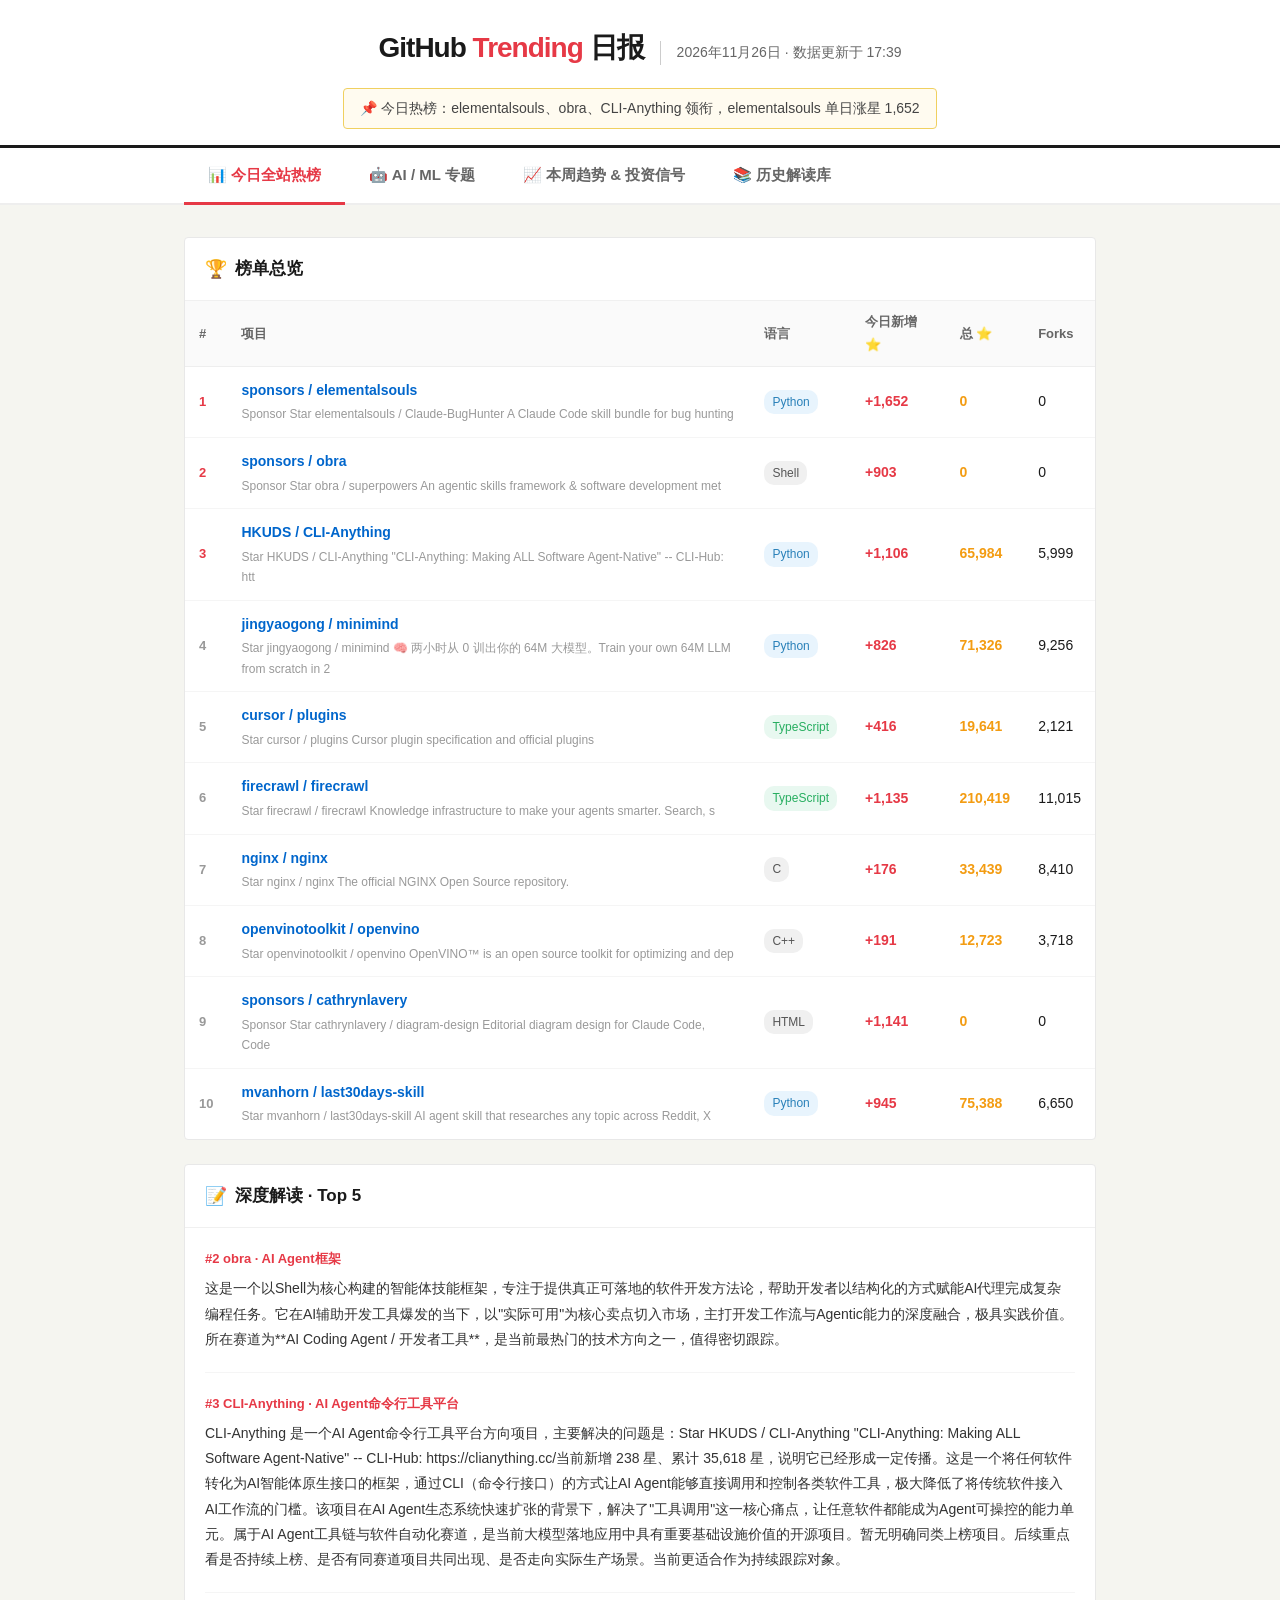
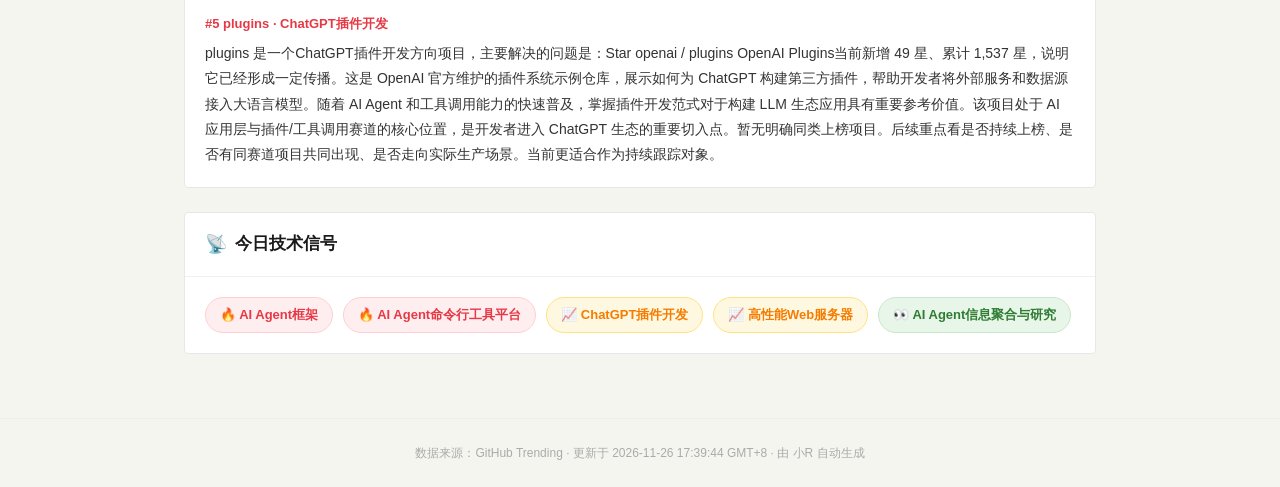
==== commit 272eb32f: "chore: 自动更新 GitHub Trending 2026-11-26" ====
--- a/github-trending-source/github_trending.html
+++ b/github-trending-source/github_trending.html
@@ -74,9 +74,9 @@
 <div class="header-inner">
   <div class="header-top">
     <div class="logo">GitHub <span>Trending</span> 日报</div>
-    <div class="date">2026年11月25日 · 数据更新于 17:55</div>
-  </div>
-  <div class="summary">📌 今日热榜：elementalsouls、obra、CLI-Anything 领衔，elementalsouls 单日涨星 1,826</div>
+    <div class="date">2026年11月26日 · 数据更新于 17:39</div>
+  </div>
+  <div class="summary">📌 今日热榜：elementalsouls、obra、CLI-Anything 领衔，elementalsouls 单日涨星 1,652</div>
 </div>
 </div>
 <div class="tabs">
@@ -93,16 +93,16 @@
   <div class="section">
     <div class="section-header"><span class="section-icon">🏆</span><span class="section-title">榜单总览</span></div>
     <table><thead><tr><th>#</th><th>项目</th><th>语言</th><th>今日新增 ⭐</th><th>总 ⭐</th><th>Forks</th></tr></thead>
-    <tbody><tr><td class="rank top3">1</td><td><a class="proj-name" href="https://github.com/sponsors/elementalsouls" target="_blank">sponsors / elementalsouls</a><div class="proj-sub">Sponsor Star elementalsouls / Claude-BugHunter A Claude Code skill bundle for bug hunting </div></td><td><span class="lang-tag lang-Python">Python</span></td><td class="stars-new">+1,826</td><td class="stars">0</td><td>0</td></tr>
-<tr><td class="rank top3">2</td><td><a class="proj-name" href="https://github.com/sponsors/obra" target="_blank">sponsors / obra</a><div class="proj-sub">Sponsor Star obra / superpowers An agentic skills framework &amp; software development met</div></td><td><span class="lang-tag">Shell</span></td><td class="stars-new">+1,003</td><td class="stars">0</td><td>0</td></tr>
-<tr><td class="rank top3">3</td><td><a class="proj-name" href="https://github.com/HKUDS/CLI-Anything" target="_blank">HKUDS / CLI-Anything</a><div class="proj-sub">Star HKUDS / CLI-Anything "CLI-Anything: Making ALL Software Agent-Native" -- CLI-Hub: htt</div></td><td><span class="lang-tag lang-Python">Python</span></td><td class="stars-new">+1,074</td><td class="stars">65,236</td><td>5,935</td></tr>
-<tr><td class="rank">4</td><td><a class="proj-name" href="https://github.com/jingyaogong/minimind" target="_blank">jingyaogong / minimind</a><div class="proj-sub">Star jingyaogong / minimind 🧠 两小时从 0 训出你的 64M 大模型。Train your own 64M LLM from scratch in 2</div></td><td><span class="lang-tag lang-Python">Python</span></td><td class="stars-new">+727</td><td class="stars">70,645</td><td>9,180</td></tr>
-<tr><td class="rank">5</td><td><a class="proj-name" href="https://github.com/cursor/plugins" target="_blank">cursor / plugins</a><div class="proj-sub">Star cursor / plugins Cursor plugin specification and official plugins</div></td><td><span class="lang-tag lang-TypeScript">TypeScript</span></td><td class="stars-new">+360</td><td class="stars">19,382</td><td>2,091</td></tr>
-<tr><td class="rank">6</td><td><a class="proj-name" href="https://github.com/firecrawl/firecrawl" target="_blank">firecrawl / firecrawl</a><div class="proj-sub">Star firecrawl / firecrawl Knowledge infrastructure to make your agents smarter. Search, s</div></td><td><span class="lang-tag lang-TypeScript">TypeScript</span></td><td class="stars-new">+991</td><td class="stars">209,382</td><td>10,946</td></tr>
-<tr><td class="rank">7</td><td><a class="proj-name" href="https://github.com/nginx/nginx" target="_blank">nginx / nginx</a><div class="proj-sub">Star nginx / nginx The official NGINX Open Source repository.</div></td><td><span class="lang-tag">C</span></td><td class="stars-new">+158</td><td class="stars">33,290</td><td>8,399</td></tr>
-<tr><td class="rank">8</td><td><a class="proj-name" href="https://github.com/openvinotoolkit/openvino" target="_blank">openvinotoolkit / openvino</a><div class="proj-sub">Star openvinotoolkit / openvino OpenVINO™ is an open source toolkit for optimizing and dep</div></td><td><span class="lang-tag lang-C++">C++</span></td><td class="stars-new">+185</td><td class="stars">12,552</td><td>3,698</td></tr>
-<tr><td class="rank">9</td><td><a class="proj-name" href="https://github.com/sponsors/cathrynlavery" target="_blank">sponsors / cathrynlavery</a><div class="proj-sub">Sponsor Star cathrynlavery / diagram-design Editorial diagram design for Claude Code, Code</div></td><td><span class="lang-tag">HTML</span></td><td class="stars-new">+802</td><td class="stars">0</td><td>0</td></tr>
-<tr><td class="rank">10</td><td><a class="proj-name" href="https://github.com/mvanhorn/last30days-skill" target="_blank">mvanhorn / last30days-skill</a><div class="proj-sub">Star mvanhorn / last30days-skill AI agent skill that researches any topic across Reddit, X</div></td><td><span class="lang-tag lang-Python">Python</span></td><td class="stars-new">+703</td><td class="stars">74,647</td><td>6,581</td></tr>
+    <tbody><tr><td class="rank top3">1</td><td><a class="proj-name" href="https://github.com/sponsors/elementalsouls" target="_blank">sponsors / elementalsouls</a><div class="proj-sub">Sponsor Star elementalsouls / Claude-BugHunter A Claude Code skill bundle for bug hunting </div></td><td><span class="lang-tag lang-Python">Python</span></td><td class="stars-new">+1,652</td><td class="stars">0</td><td>0</td></tr>
+<tr><td class="rank top3">2</td><td><a class="proj-name" href="https://github.com/sponsors/obra" target="_blank">sponsors / obra</a><div class="proj-sub">Sponsor Star obra / superpowers An agentic skills framework &amp; software development met</div></td><td><span class="lang-tag">Shell</span></td><td class="stars-new">+903</td><td class="stars">0</td><td>0</td></tr>
+<tr><td class="rank top3">3</td><td><a class="proj-name" href="https://github.com/HKUDS/CLI-Anything" target="_blank">HKUDS / CLI-Anything</a><div class="proj-sub">Star HKUDS / CLI-Anything "CLI-Anything: Making ALL Software Agent-Native" -- CLI-Hub: htt</div></td><td><span class="lang-tag lang-Python">Python</span></td><td class="stars-new">+1,106</td><td class="stars">65,984</td><td>5,999</td></tr>
+<tr><td class="rank">4</td><td><a class="proj-name" href="https://github.com/jingyaogong/minimind" target="_blank">jingyaogong / minimind</a><div class="proj-sub">Star jingyaogong / minimind 🧠 两小时从 0 训出你的 64M 大模型。Train your own 64M LLM from scratch in 2</div></td><td><span class="lang-tag lang-Python">Python</span></td><td class="stars-new">+826</td><td class="stars">71,326</td><td>9,256</td></tr>
+<tr><td class="rank">5</td><td><a class="proj-name" href="https://github.com/cursor/plugins" target="_blank">cursor / plugins</a><div class="proj-sub">Star cursor / plugins Cursor plugin specification and official plugins</div></td><td><span class="lang-tag lang-TypeScript">TypeScript</span></td><td class="stars-new">+416</td><td class="stars">19,641</td><td>2,121</td></tr>
+<tr><td class="rank">6</td><td><a class="proj-name" href="https://github.com/firecrawl/firecrawl" target="_blank">firecrawl / firecrawl</a><div class="proj-sub">Star firecrawl / firecrawl Knowledge infrastructure to make your agents smarter. Search, s</div></td><td><span class="lang-tag lang-TypeScript">TypeScript</span></td><td class="stars-new">+1,135</td><td class="stars">210,419</td><td>11,015</td></tr>
+<tr><td class="rank">7</td><td><a class="proj-name" href="https://github.com/nginx/nginx" target="_blank">nginx / nginx</a><div class="proj-sub">Star nginx / nginx The official NGINX Open Source repository.</div></td><td><span class="lang-tag">C</span></td><td class="stars-new">+176</td><td class="stars">33,439</td><td>8,410</td></tr>
+<tr><td class="rank">8</td><td><a class="proj-name" href="https://github.com/openvinotoolkit/openvino" target="_blank">openvinotoolkit / openvino</a><div class="proj-sub">Star openvinotoolkit / openvino OpenVINO™ is an open source toolkit for optimizing and dep</div></td><td><span class="lang-tag lang-C++">C++</span></td><td class="stars-new">+191</td><td class="stars">12,723</td><td>3,718</td></tr>
+<tr><td class="rank">9</td><td><a class="proj-name" href="https://github.com/sponsors/cathrynlavery" target="_blank">sponsors / cathrynlavery</a><div class="proj-sub">Sponsor Star cathrynlavery / diagram-design Editorial diagram design for Claude Code, Code</div></td><td><span class="lang-tag">HTML</span></td><td class="stars-new">+1,141</td><td class="stars">0</td><td>0</td></tr>
+<tr><td class="rank">10</td><td><a class="proj-name" href="https://github.com/mvanhorn/last30days-skill" target="_blank">mvanhorn / last30days-skill</a><div class="proj-sub">Star mvanhorn / last30days-skill AI agent skill that researches any topic across Reddit, X</div></td><td><span class="lang-tag lang-Python">Python</span></td><td class="stars-new">+945</td><td class="stars">75,388</td><td>6,650</td></tr>
 </tbody></table>
   </div>
   <div class="section">
@@ -127,16 +127,16 @@
   <div class="section">
     <div class="section-header"><span class="section-icon">🤖</span><span class="section-title">AI / ML 今日热榜</span></div>
     <table><thead><tr><th>#</th><th>项目</th><th>语言</th><th>今日新增 ⭐</th><th>总 ⭐</th><th>Forks</th></tr></thead>
-    <tbody><tr><td class="rank top3">1</td><td><a class="proj-name" href="https://github.com/sponsors/elementalsouls" target="_blank">sponsors / elementalsouls</a><div class="proj-sub">Sponsor Star elementalsouls / Claude-BugHunter A Claude Code skill bundle for bug hunting </div></td><td><span class="lang-tag lang-Python">Python</span></td><td class="stars-new">+1,826</td><td class="stars">0</td><td>0</td></tr>
-<tr><td class="rank top3">2</td><td><a class="proj-name" href="https://github.com/sponsors/obra" target="_blank">sponsors / obra</a><div class="proj-sub">Sponsor Star obra / superpowers An agentic skills framework &amp; software development met</div></td><td><span class="lang-tag">Shell</span></td><td class="stars-new">+1,003</td><td class="stars">0</td><td>0</td></tr>
-<tr><td class="rank top3">3</td><td><a class="proj-name" href="https://github.com/HKUDS/CLI-Anything" target="_blank">HKUDS / CLI-Anything</a><div class="proj-sub">Star HKUDS / CLI-Anything "CLI-Anything: Making ALL Software Agent-Native" -- CLI-Hub: htt</div></td><td><span class="lang-tag lang-Python">Python</span></td><td class="stars-new">+1,074</td><td class="stars">65,236</td><td>5,935</td></tr>
-<tr><td class="rank">4</td><td><a class="proj-name" href="https://github.com/jingyaogong/minimind" target="_blank">jingyaogong / minimind</a><div class="proj-sub">Star jingyaogong / minimind 🧠 两小时从 0 训出你的 64M 大模型。Train your own 64M LLM from scratch in 2</div></td><td><span class="lang-tag lang-Python">Python</span></td><td class="stars-new">+727</td><td class="stars">70,645</td><td>9,180</td></tr>
-<tr><td class="rank">5</td><td><a class="proj-name" href="https://github.com/firecrawl/firecrawl" target="_blank">firecrawl / firecrawl</a><div class="proj-sub">Star firecrawl / firecrawl Knowledge infrastructure to make your agents smarter. Search, s</div></td><td><span class="lang-tag lang-TypeScript">TypeScript</span></td><td class="stars-new">+991</td><td class="stars">209,382</td><td>10,946</td></tr>
-<tr><td class="rank">6</td><td><a class="proj-name" href="https://github.com/openvinotoolkit/openvino" target="_blank">openvinotoolkit / openvino</a><div class="proj-sub">Star openvinotoolkit / openvino OpenVINO™ is an open source toolkit for optimizing and dep</div></td><td><span class="lang-tag lang-C++">C++</span></td><td class="stars-new">+185</td><td class="stars">12,552</td><td>3,698</td></tr>
-<tr><td class="rank">7</td><td><a class="proj-name" href="https://github.com/sponsors/cathrynlavery" target="_blank">sponsors / cathrynlavery</a><div class="proj-sub">Sponsor Star cathrynlavery / diagram-design Editorial diagram design for Claude Code, Code</div></td><td><span class="lang-tag">HTML</span></td><td class="stars-new">+802</td><td class="stars">0</td><td>0</td></tr>
-<tr><td class="rank">8</td><td><a class="proj-name" href="https://github.com/mvanhorn/last30days-skill" target="_blank">mvanhorn / last30days-skill</a><div class="proj-sub">Star mvanhorn / last30days-skill AI agent skill that researches any topic across Reddit, X</div></td><td><span class="lang-tag lang-Python">Python</span></td><td class="stars-new">+703</td><td class="stars">74,647</td><td>6,581</td></tr>
-<tr><td class="rank">9</td><td><a class="proj-name" href="https://github.com/google-labs-code/stitch-skills" target="_blank">google-labs-code / stitch-skills</a><div class="proj-sub">Star google-labs-code / stitch-skills A library of Agent Skills designed to work with the </div></td><td><span class="lang-tag lang-TypeScript">TypeScript</span></td><td class="stars-new">+403</td><td class="stars">12,810</td><td>1,532</td></tr>
-<tr><td class="rank">10</td><td><a class="proj-name" href="https://github.com/sponsors/mjmirza" target="_blank">sponsors / mjmirza</a><div class="proj-sub">Sponsor Star mjmirza / app-store-compliance Avoid common App Store and Google Play rejecti</div></td><td><span class="lang-tag">Shell</span></td><td class="stars-new">+928</td><td class="stars">0</td><td>0</td></tr>
+    <tbody><tr><td class="rank top3">1</td><td><a class="proj-name" href="https://github.com/sponsors/elementalsouls" target="_blank">sponsors / elementalsouls</a><div class="proj-sub">Sponsor Star elementalsouls / Claude-BugHunter A Claude Code skill bundle for bug hunting </div></td><td><span class="lang-tag lang-Python">Python</span></td><td class="stars-new">+1,652</td><td class="stars">0</td><td>0</td></tr>
+<tr><td class="rank top3">2</td><td><a class="proj-name" href="https://github.com/sponsors/obra" target="_blank">sponsors / obra</a><div class="proj-sub">Sponsor Star obra / superpowers An agentic skills framework &amp; software development met</div></td><td><span class="lang-tag">Shell</span></td><td class="stars-new">+903</td><td class="stars">0</td><td>0</td></tr>
+<tr><td class="rank top3">3</td><td><a class="proj-name" href="https://github.com/HKUDS/CLI-Anything" target="_blank">HKUDS / CLI-Anything</a><div class="proj-sub">Star HKUDS / CLI-Anything "CLI-Anything: Making ALL Software Agent-Native" -- CLI-Hub: htt</div></td><td><span class="lang-tag lang-Python">Python</span></td><td class="stars-new">+1,106</td><td class="stars">65,984</td><td>5,999</td></tr>
+<tr><td class="rank">4</td><td><a class="proj-name" href="https://github.com/jingyaogong/minimind" target="_blank">jingyaogong / minimind</a><div class="proj-sub">Star jingyaogong / minimind 🧠 两小时从 0 训出你的 64M 大模型。Train your own 64M LLM from scratch in 2</div></td><td><span class="lang-tag lang-Python">Python</span></td><td class="stars-new">+826</td><td class="stars">71,326</td><td>9,256</td></tr>
+<tr><td class="rank">5</td><td><a class="proj-name" href="https://github.com/firecrawl/firecrawl" target="_blank">firecrawl / firecrawl</a><div class="proj-sub">Star firecrawl / firecrawl Knowledge infrastructure to make your agents smarter. Search, s</div></td><td><span class="lang-tag lang-TypeScript">TypeScript</span></td><td class="stars-new">+1,135</td><td class="stars">210,419</td><td>11,015</td></tr>
+<tr><td class="rank">6</td><td><a class="proj-name" href="https://github.com/openvinotoolkit/openvino" target="_blank">openvinotoolkit / openvino</a><div class="proj-sub">Star openvinotoolkit / openvino OpenVINO™ is an open source toolkit for optimizing and dep</div></td><td><span class="lang-tag lang-C++">C++</span></td><td class="stars-new">+191</td><td class="stars">12,723</td><td>3,718</td></tr>
+<tr><td class="rank">7</td><td><a class="proj-name" href="https://github.com/sponsors/cathrynlavery" target="_blank">sponsors / cathrynlavery</a><div class="proj-sub">Sponsor Star cathrynlavery / diagram-design Editorial diagram design for Claude Code, Code</div></td><td><span class="lang-tag">HTML</span></td><td class="stars-new">+1,141</td><td class="stars">0</td><td>0</td></tr>
+<tr><td class="rank">8</td><td><a class="proj-name" href="https://github.com/mvanhorn/last30days-skill" target="_blank">mvanhorn / last30days-skill</a><div class="proj-sub">Star mvanhorn / last30days-skill AI agent skill that researches any topic across Reddit, X</div></td><td><span class="lang-tag lang-Python">Python</span></td><td class="stars-new">+945</td><td class="stars">75,388</td><td>6,650</td></tr>
+<tr><td class="rank">9</td><td><a class="proj-name" href="https://github.com/google-labs-code/stitch-skills" target="_blank">google-labs-code / stitch-skills</a><div class="proj-sub">Star google-labs-code / stitch-skills A library of Agent Skills designed to work with the </div></td><td><span class="lang-tag lang-TypeScript">TypeScript</span></td><td class="stars-new">+355</td><td class="stars">13,111</td><td>1,547</td></tr>
+<tr><td class="rank">10</td><td><a class="proj-name" href="https://github.com/sponsors/mjmirza" target="_blank">sponsors / mjmirza</a><div class="proj-sub">Sponsor Star mjmirza / app-store-compliance Avoid common App Store and Google Play rejecti</div></td><td><span class="lang-tag">Shell</span></td><td class="stars-new">+858</td><td class="stars">0</td><td>0</td></tr>
 </tbody></table>
   </div>
   <div class="section">
@@ -158,22 +158,21 @@
   <div class="section">
     <div class="section-header"><span class="section-icon">📅</span><span class="section-title">本周全站热榜</span></div>
     <table><thead><tr><th>#</th><th>项目</th><th>语言</th><th>本周新增 ⭐</th><th>总 ⭐</th><th>Forks</th></tr></thead>
-    <tbody><tr><td class="rank top3">1</td><td><a class="proj-name" href="https://github.com/backnotprop/plannotator" target="_blank">backnotprop / plannotator</a><div class="proj-sub">Star backnotprop / plannotator The workspace to stay in the loop and on top of agents - sh</div></td><td><span class="lang-tag lang-TypeScript">TypeScript</span></td><td class="stars-new">+1,956</td><td class="stars">14,985</td><td>1,439</td></tr>
-<tr><td class="rank top3">2</td><td><a class="proj-name" href="https://github.com/google-labs-code/stitch-skills" target="_blank">google-labs-code / stitch-skills</a><div class="proj-sub">Star google-labs-code / stitch-skills A library of Agent Skills designed to work with the </div></td><td><span class="lang-tag lang-TypeScript">TypeScript</span></td><td class="stars-new">+2,626</td><td class="stars">12,810</td><td>1,532</td></tr>
-<tr><td class="rank top3">3</td><td><a class="proj-name" href="https://github.com/GoogleChrome/modern-web-guidance-src" target="_blank">GoogleChrome / modern-web-guidance-src</a><div class="proj-sub">Star GoogleChrome / modern-web-guidance-src Keep your coding agent up to date with the lat</div></td><td><span class="lang-tag lang-TypeScript">TypeScript</span></td><td class="stars-new">+2,494</td><td class="stars">10,927</td><td>828</td></tr>
-<tr><td class="rank">4</td><td><a class="proj-name" href="https://github.com/alibaba/open-code-review" target="_blank">alibaba / open-code-review</a><div class="proj-sub">Star alibaba / open-code-review Secure, fast, efficient, battle-tested at Alibaba's scale.</div></td><td><span class="lang-tag">Go</span></td><td class="stars-new">+2,638</td><td class="stars">56,193</td><td>4,637</td></tr>
-<tr><td class="rank">5</td><td><a class="proj-name" href="https://github.com/mvanhorn/last30days-skill" target="_blank">mvanhorn / last30days-skill</a><div class="proj-sub">Star mvanhorn / last30days-skill AI agent skill that researches any topic across Reddit, X</div></td><td><span class="lang-tag lang-Python">Python</span></td><td class="stars-new">+5,369</td><td class="stars">74,647</td><td>6,581</td></tr>
-<tr><td class="rank">6</td><td><a class="proj-name" href="https://github.com/ChromeDevTools/chrome-devtools-mcp" target="_blank">ChromeDevTools / chrome-devtools-mcp</a><div class="proj-sub">Star ChromeDevTools / chrome-devtools-mcp Chrome DevTools for coding agents</div></td><td><span class="lang-tag lang-TypeScript">TypeScript</span></td><td class="stars-new">+1,258</td><td class="stars">59,279</td><td>4,887</td></tr>
-<tr><td class="rank">7</td><td><a class="proj-name" href="https://github.com/tradermonty/claude-trading-skills" target="_blank">tradermonty / claude-trading-skills</a><div class="proj-sub">Star tradermonty / claude-trading-skills Claude Code skills for equity investors and trade</div></td><td><span class="lang-tag lang-Python">Python</span></td><td class="stars-new">+1,504</td><td class="stars">8,379</td><td>1,541</td></tr>
-<tr><td class="rank">8</td><td><a class="proj-name" href="https://github.com/ag-ui-protocol/ag-ui" target="_blank">ag-ui-protocol / ag-ui</a><div class="proj-sub">Star ag-ui-protocol / ag-ui AG-UI: the Agent-User Interaction Protocol. Bring Agents into </div></td><td><span class="lang-tag lang-TypeScript">TypeScript</span></td><td class="stars-new">+1,753</td><td class="stars">21,654</td><td>2,178</td></tr>
-<tr><td class="rank">9</td><td><a class="proj-name" href="https://github.com/meta/astryx" target="_blank">meta / astryx</a><div class="proj-sub">Star meta / astryx An open source design system that's fully customizable and agent ready</div></td><td><span class="lang-tag lang-TypeScript">TypeScript</span></td><td class="stars-new">+2,890</td><td class="stars">32,979</td><td>2,583</td></tr>
-<tr><td class="rank">10</td><td><a class="proj-name" href="https://github.com/pookjw/HermesEnabler" target="_blank">pookjw / HermesEnabler</a><div class="proj-sub">Star pookjw / HermesEnabler Enable Hermès Watch Faces on any Apple Watch devices</div></td><td><span class="lang-tag">Objective-C</span></td><td class="stars-new">+328</td><td class="stars">2,503</td><td>206</td></tr>
+    <tbody><tr><td class="rank top3">1</td><td><a class="proj-name" href="https://github.com/backnotprop/plannotator" target="_blank">backnotprop / plannotator</a><div class="proj-sub">Star backnotprop / plannotator The workspace to stay in the loop and on top of agents - sh</div></td><td><span class="lang-tag lang-TypeScript">TypeScript</span></td><td class="stars-new">+1,764</td><td class="stars">15,153</td><td>1,453</td></tr>
+<tr><td class="rank top3">2</td><td><a class="proj-name" href="https://github.com/google-labs-code/stitch-skills" target="_blank">google-labs-code / stitch-skills</a><div class="proj-sub">Star google-labs-code / stitch-skills A library of Agent Skills designed to work with the </div></td><td><span class="lang-tag lang-TypeScript">TypeScript</span></td><td class="stars-new">+2,616</td><td class="stars">13,111</td><td>1,547</td></tr>
+<tr><td class="rank top3">3</td><td><a class="proj-name" href="https://github.com/GoogleChrome/modern-web-guidance-src" target="_blank">GoogleChrome / modern-web-guidance-src</a><div class="proj-sub">Star GoogleChrome / modern-web-guidance-src Keep your coding agent up to date with the lat</div></td><td><span class="lang-tag lang-TypeScript">TypeScript</span></td><td class="stars-new">+2,309</td><td class="stars">11,142</td><td>837</td></tr>
+<tr><td class="rank">4</td><td><a class="proj-name" href="https://github.com/n8n-io/nod" target="_blank">n8n-io / nod</a><div class="proj-sub">Star n8n-io / nod Open source personal agent with its own computer. It chases invoices, pr</div></td><td><span class="lang-tag lang-TypeScript">TypeScript</span></td><td class="stars-new">+1,008</td><td class="stars">3,691</td><td>588</td></tr>
+<tr><td class="rank">5</td><td><a class="proj-name" href="https://github.com/alibaba/open-code-review" target="_blank">alibaba / open-code-review</a><div class="proj-sub">Star alibaba / open-code-review Secure, fast, efficient, battle-tested at Alibaba's scale.</div></td><td><span class="lang-tag">Go</span></td><td class="stars-new">+2,259</td><td class="stars">56,468</td><td>4,669</td></tr>
+<tr><td class="rank">6</td><td><a class="proj-name" href="https://github.com/mvanhorn/last30days-skill" target="_blank">mvanhorn / last30days-skill</a><div class="proj-sub">Star mvanhorn / last30days-skill AI agent skill that researches any topic across Reddit, X</div></td><td><span class="lang-tag lang-Python">Python</span></td><td class="stars-new">+5,302</td><td class="stars">75,388</td><td>6,650</td></tr>
+<tr><td class="rank">7</td><td><a class="proj-name" href="https://github.com/ChromeDevTools/chrome-devtools-mcp" target="_blank">ChromeDevTools / chrome-devtools-mcp</a><div class="proj-sub">Star ChromeDevTools / chrome-devtools-mcp Chrome DevTools for coding agents</div></td><td><span class="lang-tag lang-TypeScript">TypeScript</span></td><td class="stars-new">+1,203</td><td class="stars">59,415</td><td>4,892</td></tr>
+<tr><td class="rank">8</td><td><a class="proj-name" href="https://github.com/tradermonty/claude-trading-skills" target="_blank">tradermonty / claude-trading-skills</a><div class="proj-sub">Star tradermonty / claude-trading-skills Claude Code skills for equity investors and trade</div></td><td><span class="lang-tag lang-Python">Python</span></td><td class="stars-new">+1,422</td><td class="stars">8,513</td><td>1,559</td></tr>
+<tr><td class="rank">9</td><td><a class="proj-name" href="https://github.com/ag-ui-protocol/ag-ui" target="_blank">ag-ui-protocol / ag-ui</a><div class="proj-sub">Star ag-ui-protocol / ag-ui AG-UI: the Agent-User Interaction Protocol. Bring Agents into </div></td><td><span class="lang-tag lang-TypeScript">TypeScript</span></td><td class="stars-new">+1,421</td><td class="stars">21,782</td><td>2,189</td></tr>
+<tr><td class="rank">10</td><td><a class="proj-name" href="https://github.com/meta/astryx" target="_blank">meta / astryx</a><div class="proj-sub">Star meta / astryx An open source design system that's fully customizable and agent ready</div></td><td><span class="lang-tag lang-TypeScript">TypeScript</span></td><td class="stars-new">+2,635</td><td class="stars">33,230</td><td>2,596</td></tr>
 </tbody></table>
   </div>
   <div class="section">
     <div class="section-header"><span class="section-icon">📝</span><span class="section-title">本周深度解读 · Top 5</span></div>
-    <div class="insight-list"><div class="insight-item"><div class="insight-repo">#5 last30days-skill  · AI Agent信息聚合与研究</div><div class="insight-text">last30days-skill 是一个AI Agent信息聚合与研究方向项目，主要解决的问题是：Star mvanhorn / last30days-skill AI agent skill that researches any topic across Reddit, X, YouTube, HN, Polymarket, and the web - then synthesizes a grounded summary当前新增 199 星、累计 27,580 星，说明它已经形成一定传播。这是一个AI智能体技能工具，能够自动跨越Reddit、X、YouTube、Hacker News、Polymarket及开放网页等多平台，对任意话题进行信息检索并生成有据可查的综合摘要，极大降低了信息收集与研判的人工成本。凭借多源数据融合与AI合成能力，它在市场调研、热点追踪、竞品分析等场景中具有显著实用价值。该项目处于AI Agent与信息聚合的热门交叉赛道，随着自主智能体应用爆发式增长，此类"研究型Agent技能"正成为开发者生态中的高需求组件。暂无明确同类上榜项目。后续重点看是否持续上榜、是否有同赛道项目共同出现、是否走向实际生产场景。当前更适合作为持续跟踪对象。</div></div>
-</div>
+    <div class="insight-list"><div class="insight-item"><div class="insight-text">暂无解读</div></div></div>
   </div>
   <div class="section">
     <div class="section-header"><span class="section-icon">💡</span><span class="section-title">本周投资信号拆解</span></div>
@@ -528,7 +527,7 @@
 </div>
 
 </div>
-<div class="footer">数据来源：GitHub Trending · 更新于 2026-11-25 17:55:15 GMT+8 · 由 小R 自动生成</div>
+<div class="footer">数据来源：GitHub Trending · 更新于 2026-11-26 17:39:44 GMT+8 · 由 小R 自动生成</div>
 <script>
 function showTab(idx){
   document.querySelectorAll(".tab").forEach((t,i)=>t.classList.toggle("active",i===idx));
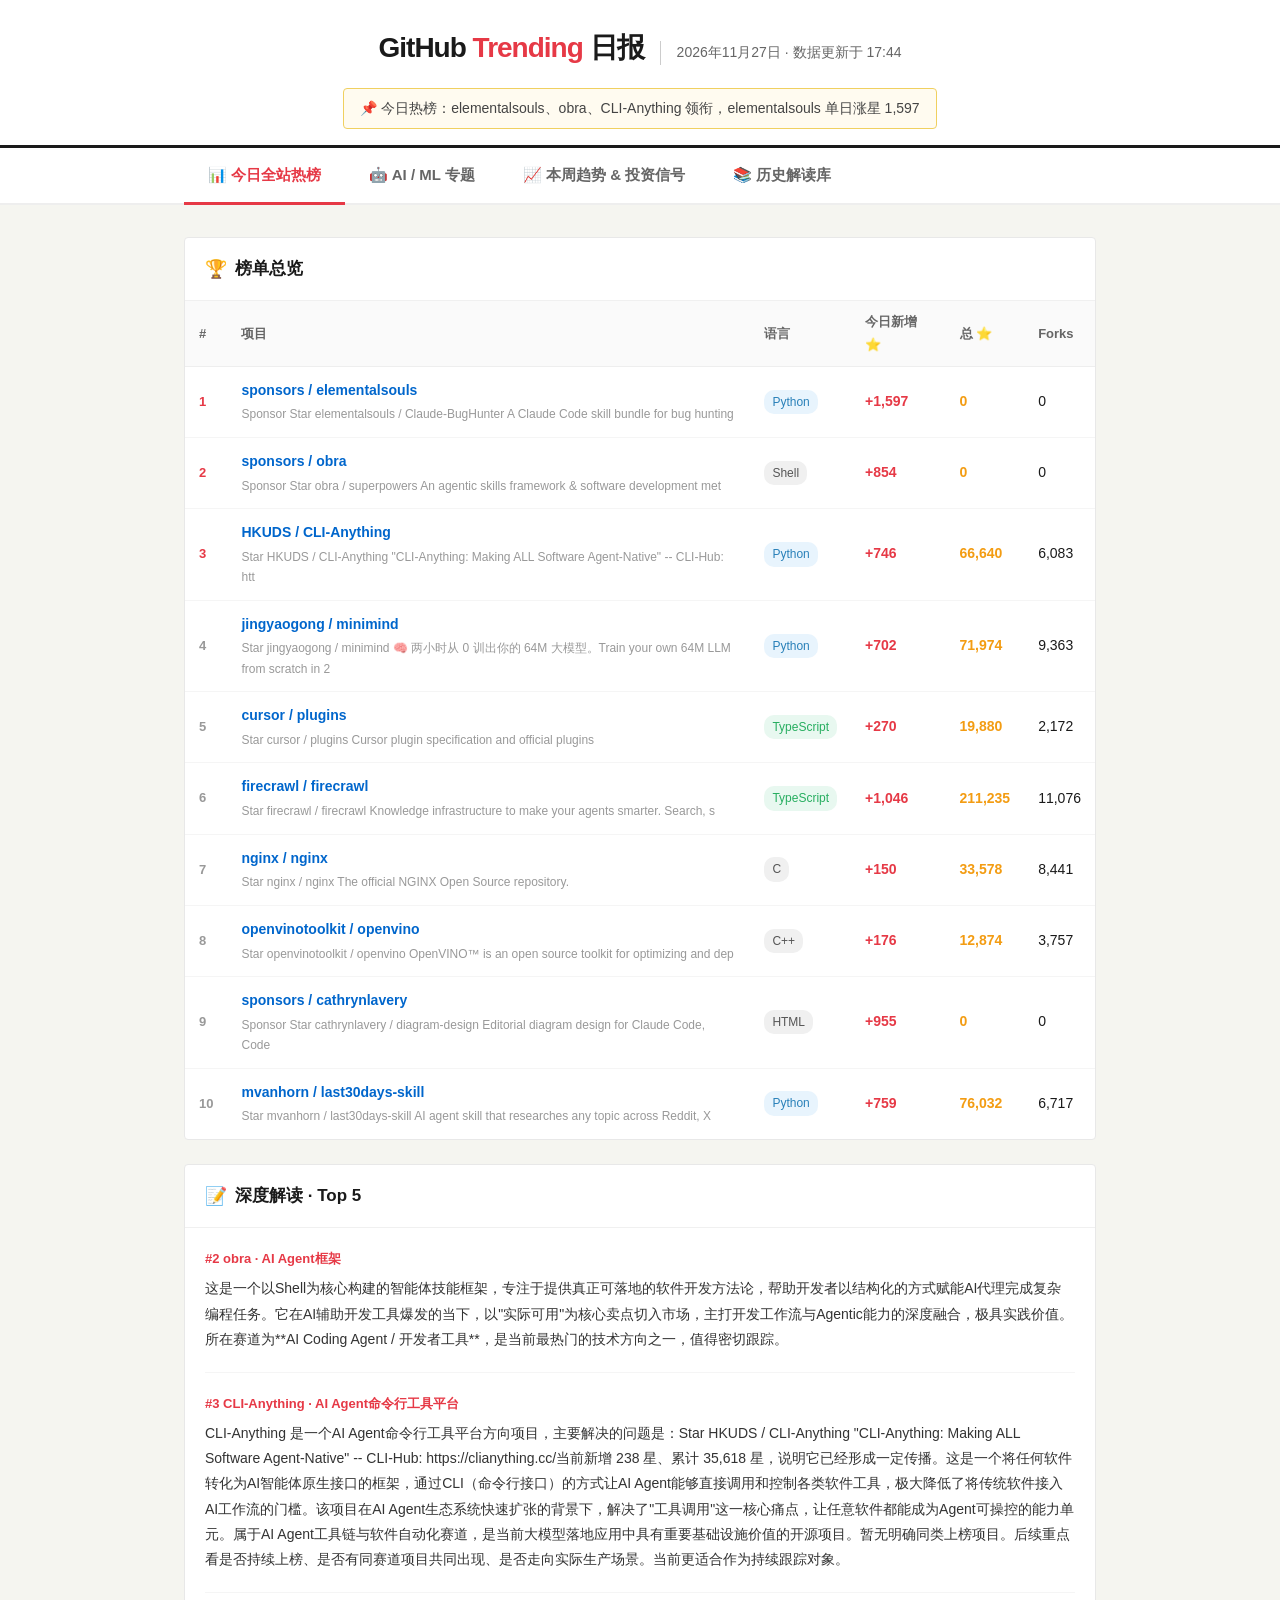
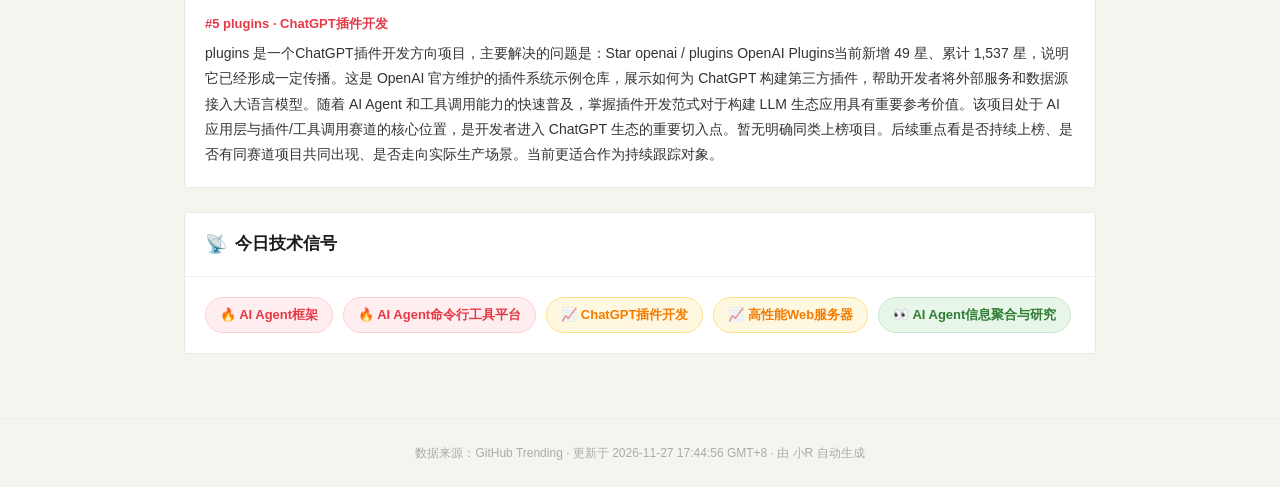
==== commit ca651124: "chore: 自动更新 GitHub Trending 2026-11-27" ====
--- a/github-trending-source/github_trending.html
+++ b/github-trending-source/github_trending.html
@@ -74,9 +74,9 @@
 <div class="header-inner">
   <div class="header-top">
     <div class="logo">GitHub <span>Trending</span> 日报</div>
-    <div class="date">2026年11月26日 · 数据更新于 17:39</div>
-  </div>
-  <div class="summary">📌 今日热榜：elementalsouls、obra、CLI-Anything 领衔，elementalsouls 单日涨星 1,652</div>
+    <div class="date">2026年11月27日 · 数据更新于 17:44</div>
+  </div>
+  <div class="summary">📌 今日热榜：elementalsouls、obra、CLI-Anything 领衔，elementalsouls 单日涨星 1,597</div>
 </div>
 </div>
 <div class="tabs">
@@ -93,16 +93,16 @@
   <div class="section">
     <div class="section-header"><span class="section-icon">🏆</span><span class="section-title">榜单总览</span></div>
     <table><thead><tr><th>#</th><th>项目</th><th>语言</th><th>今日新增 ⭐</th><th>总 ⭐</th><th>Forks</th></tr></thead>
-    <tbody><tr><td class="rank top3">1</td><td><a class="proj-name" href="https://github.com/sponsors/elementalsouls" target="_blank">sponsors / elementalsouls</a><div class="proj-sub">Sponsor Star elementalsouls / Claude-BugHunter A Claude Code skill bundle for bug hunting </div></td><td><span class="lang-tag lang-Python">Python</span></td><td class="stars-new">+1,652</td><td class="stars">0</td><td>0</td></tr>
-<tr><td class="rank top3">2</td><td><a class="proj-name" href="https://github.com/sponsors/obra" target="_blank">sponsors / obra</a><div class="proj-sub">Sponsor Star obra / superpowers An agentic skills framework &amp; software development met</div></td><td><span class="lang-tag">Shell</span></td><td class="stars-new">+903</td><td class="stars">0</td><td>0</td></tr>
-<tr><td class="rank top3">3</td><td><a class="proj-name" href="https://github.com/HKUDS/CLI-Anything" target="_blank">HKUDS / CLI-Anything</a><div class="proj-sub">Star HKUDS / CLI-Anything "CLI-Anything: Making ALL Software Agent-Native" -- CLI-Hub: htt</div></td><td><span class="lang-tag lang-Python">Python</span></td><td class="stars-new">+1,106</td><td class="stars">65,984</td><td>5,999</td></tr>
-<tr><td class="rank">4</td><td><a class="proj-name" href="https://github.com/jingyaogong/minimind" target="_blank">jingyaogong / minimind</a><div class="proj-sub">Star jingyaogong / minimind 🧠 两小时从 0 训出你的 64M 大模型。Train your own 64M LLM from scratch in 2</div></td><td><span class="lang-tag lang-Python">Python</span></td><td class="stars-new">+826</td><td class="stars">71,326</td><td>9,256</td></tr>
-<tr><td class="rank">5</td><td><a class="proj-name" href="https://github.com/cursor/plugins" target="_blank">cursor / plugins</a><div class="proj-sub">Star cursor / plugins Cursor plugin specification and official plugins</div></td><td><span class="lang-tag lang-TypeScript">TypeScript</span></td><td class="stars-new">+416</td><td class="stars">19,641</td><td>2,121</td></tr>
-<tr><td class="rank">6</td><td><a class="proj-name" href="https://github.com/firecrawl/firecrawl" target="_blank">firecrawl / firecrawl</a><div class="proj-sub">Star firecrawl / firecrawl Knowledge infrastructure to make your agents smarter. Search, s</div></td><td><span class="lang-tag lang-TypeScript">TypeScript</span></td><td class="stars-new">+1,135</td><td class="stars">210,419</td><td>11,015</td></tr>
-<tr><td class="rank">7</td><td><a class="proj-name" href="https://github.com/nginx/nginx" target="_blank">nginx / nginx</a><div class="proj-sub">Star nginx / nginx The official NGINX Open Source repository.</div></td><td><span class="lang-tag">C</span></td><td class="stars-new">+176</td><td class="stars">33,439</td><td>8,410</td></tr>
-<tr><td class="rank">8</td><td><a class="proj-name" href="https://github.com/openvinotoolkit/openvino" target="_blank">openvinotoolkit / openvino</a><div class="proj-sub">Star openvinotoolkit / openvino OpenVINO™ is an open source toolkit for optimizing and dep</div></td><td><span class="lang-tag lang-C++">C++</span></td><td class="stars-new">+191</td><td class="stars">12,723</td><td>3,718</td></tr>
-<tr><td class="rank">9</td><td><a class="proj-name" href="https://github.com/sponsors/cathrynlavery" target="_blank">sponsors / cathrynlavery</a><div class="proj-sub">Sponsor Star cathrynlavery / diagram-design Editorial diagram design for Claude Code, Code</div></td><td><span class="lang-tag">HTML</span></td><td class="stars-new">+1,141</td><td class="stars">0</td><td>0</td></tr>
-<tr><td class="rank">10</td><td><a class="proj-name" href="https://github.com/mvanhorn/last30days-skill" target="_blank">mvanhorn / last30days-skill</a><div class="proj-sub">Star mvanhorn / last30days-skill AI agent skill that researches any topic across Reddit, X</div></td><td><span class="lang-tag lang-Python">Python</span></td><td class="stars-new">+945</td><td class="stars">75,388</td><td>6,650</td></tr>
+    <tbody><tr><td class="rank top3">1</td><td><a class="proj-name" href="https://github.com/sponsors/elementalsouls" target="_blank">sponsors / elementalsouls</a><div class="proj-sub">Sponsor Star elementalsouls / Claude-BugHunter A Claude Code skill bundle for bug hunting </div></td><td><span class="lang-tag lang-Python">Python</span></td><td class="stars-new">+1,597</td><td class="stars">0</td><td>0</td></tr>
+<tr><td class="rank top3">2</td><td><a class="proj-name" href="https://github.com/sponsors/obra" target="_blank">sponsors / obra</a><div class="proj-sub">Sponsor Star obra / superpowers An agentic skills framework &amp; software development met</div></td><td><span class="lang-tag">Shell</span></td><td class="stars-new">+854</td><td class="stars">0</td><td>0</td></tr>
+<tr><td class="rank top3">3</td><td><a class="proj-name" href="https://github.com/HKUDS/CLI-Anything" target="_blank">HKUDS / CLI-Anything</a><div class="proj-sub">Star HKUDS / CLI-Anything "CLI-Anything: Making ALL Software Agent-Native" -- CLI-Hub: htt</div></td><td><span class="lang-tag lang-Python">Python</span></td><td class="stars-new">+746</td><td class="stars">66,640</td><td>6,083</td></tr>
+<tr><td class="rank">4</td><td><a class="proj-name" href="https://github.com/jingyaogong/minimind" target="_blank">jingyaogong / minimind</a><div class="proj-sub">Star jingyaogong / minimind 🧠 两小时从 0 训出你的 64M 大模型。Train your own 64M LLM from scratch in 2</div></td><td><span class="lang-tag lang-Python">Python</span></td><td class="stars-new">+702</td><td class="stars">71,974</td><td>9,363</td></tr>
+<tr><td class="rank">5</td><td><a class="proj-name" href="https://github.com/cursor/plugins" target="_blank">cursor / plugins</a><div class="proj-sub">Star cursor / plugins Cursor plugin specification and official plugins</div></td><td><span class="lang-tag lang-TypeScript">TypeScript</span></td><td class="stars-new">+270</td><td class="stars">19,880</td><td>2,172</td></tr>
+<tr><td class="rank">6</td><td><a class="proj-name" href="https://github.com/firecrawl/firecrawl" target="_blank">firecrawl / firecrawl</a><div class="proj-sub">Star firecrawl / firecrawl Knowledge infrastructure to make your agents smarter. Search, s</div></td><td><span class="lang-tag lang-TypeScript">TypeScript</span></td><td class="stars-new">+1,046</td><td class="stars">211,235</td><td>11,076</td></tr>
+<tr><td class="rank">7</td><td><a class="proj-name" href="https://github.com/nginx/nginx" target="_blank">nginx / nginx</a><div class="proj-sub">Star nginx / nginx The official NGINX Open Source repository.</div></td><td><span class="lang-tag">C</span></td><td class="stars-new">+150</td><td class="stars">33,578</td><td>8,441</td></tr>
+<tr><td class="rank">8</td><td><a class="proj-name" href="https://github.com/openvinotoolkit/openvino" target="_blank">openvinotoolkit / openvino</a><div class="proj-sub">Star openvinotoolkit / openvino OpenVINO™ is an open source toolkit for optimizing and dep</div></td><td><span class="lang-tag lang-C++">C++</span></td><td class="stars-new">+176</td><td class="stars">12,874</td><td>3,757</td></tr>
+<tr><td class="rank">9</td><td><a class="proj-name" href="https://github.com/sponsors/cathrynlavery" target="_blank">sponsors / cathrynlavery</a><div class="proj-sub">Sponsor Star cathrynlavery / diagram-design Editorial diagram design for Claude Code, Code</div></td><td><span class="lang-tag">HTML</span></td><td class="stars-new">+955</td><td class="stars">0</td><td>0</td></tr>
+<tr><td class="rank">10</td><td><a class="proj-name" href="https://github.com/mvanhorn/last30days-skill" target="_blank">mvanhorn / last30days-skill</a><div class="proj-sub">Star mvanhorn / last30days-skill AI agent skill that researches any topic across Reddit, X</div></td><td><span class="lang-tag lang-Python">Python</span></td><td class="stars-new">+759</td><td class="stars">76,032</td><td>6,717</td></tr>
 </tbody></table>
   </div>
   <div class="section">
@@ -127,16 +127,16 @@
   <div class="section">
     <div class="section-header"><span class="section-icon">🤖</span><span class="section-title">AI / ML 今日热榜</span></div>
     <table><thead><tr><th>#</th><th>项目</th><th>语言</th><th>今日新增 ⭐</th><th>总 ⭐</th><th>Forks</th></tr></thead>
-    <tbody><tr><td class="rank top3">1</td><td><a class="proj-name" href="https://github.com/sponsors/elementalsouls" target="_blank">sponsors / elementalsouls</a><div class="proj-sub">Sponsor Star elementalsouls / Claude-BugHunter A Claude Code skill bundle for bug hunting </div></td><td><span class="lang-tag lang-Python">Python</span></td><td class="stars-new">+1,652</td><td class="stars">0</td><td>0</td></tr>
-<tr><td class="rank top3">2</td><td><a class="proj-name" href="https://github.com/sponsors/obra" target="_blank">sponsors / obra</a><div class="proj-sub">Sponsor Star obra / superpowers An agentic skills framework &amp; software development met</div></td><td><span class="lang-tag">Shell</span></td><td class="stars-new">+903</td><td class="stars">0</td><td>0</td></tr>
-<tr><td class="rank top3">3</td><td><a class="proj-name" href="https://github.com/HKUDS/CLI-Anything" target="_blank">HKUDS / CLI-Anything</a><div class="proj-sub">Star HKUDS / CLI-Anything "CLI-Anything: Making ALL Software Agent-Native" -- CLI-Hub: htt</div></td><td><span class="lang-tag lang-Python">Python</span></td><td class="stars-new">+1,106</td><td class="stars">65,984</td><td>5,999</td></tr>
-<tr><td class="rank">4</td><td><a class="proj-name" href="https://github.com/jingyaogong/minimind" target="_blank">jingyaogong / minimind</a><div class="proj-sub">Star jingyaogong / minimind 🧠 两小时从 0 训出你的 64M 大模型。Train your own 64M LLM from scratch in 2</div></td><td><span class="lang-tag lang-Python">Python</span></td><td class="stars-new">+826</td><td class="stars">71,326</td><td>9,256</td></tr>
-<tr><td class="rank">5</td><td><a class="proj-name" href="https://github.com/firecrawl/firecrawl" target="_blank">firecrawl / firecrawl</a><div class="proj-sub">Star firecrawl / firecrawl Knowledge infrastructure to make your agents smarter. Search, s</div></td><td><span class="lang-tag lang-TypeScript">TypeScript</span></td><td class="stars-new">+1,135</td><td class="stars">210,419</td><td>11,015</td></tr>
-<tr><td class="rank">6</td><td><a class="proj-name" href="https://github.com/openvinotoolkit/openvino" target="_blank">openvinotoolkit / openvino</a><div class="proj-sub">Star openvinotoolkit / openvino OpenVINO™ is an open source toolkit for optimizing and dep</div></td><td><span class="lang-tag lang-C++">C++</span></td><td class="stars-new">+191</td><td class="stars">12,723</td><td>3,718</td></tr>
-<tr><td class="rank">7</td><td><a class="proj-name" href="https://github.com/sponsors/cathrynlavery" target="_blank">sponsors / cathrynlavery</a><div class="proj-sub">Sponsor Star cathrynlavery / diagram-design Editorial diagram design for Claude Code, Code</div></td><td><span class="lang-tag">HTML</span></td><td class="stars-new">+1,141</td><td class="stars">0</td><td>0</td></tr>
-<tr><td class="rank">8</td><td><a class="proj-name" href="https://github.com/mvanhorn/last30days-skill" target="_blank">mvanhorn / last30days-skill</a><div class="proj-sub">Star mvanhorn / last30days-skill AI agent skill that researches any topic across Reddit, X</div></td><td><span class="lang-tag lang-Python">Python</span></td><td class="stars-new">+945</td><td class="stars">75,388</td><td>6,650</td></tr>
-<tr><td class="rank">9</td><td><a class="proj-name" href="https://github.com/google-labs-code/stitch-skills" target="_blank">google-labs-code / stitch-skills</a><div class="proj-sub">Star google-labs-code / stitch-skills A library of Agent Skills designed to work with the </div></td><td><span class="lang-tag lang-TypeScript">TypeScript</span></td><td class="stars-new">+355</td><td class="stars">13,111</td><td>1,547</td></tr>
-<tr><td class="rank">10</td><td><a class="proj-name" href="https://github.com/sponsors/mjmirza" target="_blank">sponsors / mjmirza</a><div class="proj-sub">Sponsor Star mjmirza / app-store-compliance Avoid common App Store and Google Play rejecti</div></td><td><span class="lang-tag">Shell</span></td><td class="stars-new">+858</td><td class="stars">0</td><td>0</td></tr>
+    <tbody><tr><td class="rank top3">1</td><td><a class="proj-name" href="https://github.com/sponsors/elementalsouls" target="_blank">sponsors / elementalsouls</a><div class="proj-sub">Sponsor Star elementalsouls / Claude-BugHunter A Claude Code skill bundle for bug hunting </div></td><td><span class="lang-tag lang-Python">Python</span></td><td class="stars-new">+1,597</td><td class="stars">0</td><td>0</td></tr>
+<tr><td class="rank top3">2</td><td><a class="proj-name" href="https://github.com/sponsors/obra" target="_blank">sponsors / obra</a><div class="proj-sub">Sponsor Star obra / superpowers An agentic skills framework &amp; software development met</div></td><td><span class="lang-tag">Shell</span></td><td class="stars-new">+854</td><td class="stars">0</td><td>0</td></tr>
+<tr><td class="rank top3">3</td><td><a class="proj-name" href="https://github.com/HKUDS/CLI-Anything" target="_blank">HKUDS / CLI-Anything</a><div class="proj-sub">Star HKUDS / CLI-Anything "CLI-Anything: Making ALL Software Agent-Native" -- CLI-Hub: htt</div></td><td><span class="lang-tag lang-Python">Python</span></td><td class="stars-new">+746</td><td class="stars">66,640</td><td>6,083</td></tr>
+<tr><td class="rank">4</td><td><a class="proj-name" href="https://github.com/jingyaogong/minimind" target="_blank">jingyaogong / minimind</a><div class="proj-sub">Star jingyaogong / minimind 🧠 两小时从 0 训出你的 64M 大模型。Train your own 64M LLM from scratch in 2</div></td><td><span class="lang-tag lang-Python">Python</span></td><td class="stars-new">+702</td><td class="stars">71,974</td><td>9,363</td></tr>
+<tr><td class="rank">5</td><td><a class="proj-name" href="https://github.com/firecrawl/firecrawl" target="_blank">firecrawl / firecrawl</a><div class="proj-sub">Star firecrawl / firecrawl Knowledge infrastructure to make your agents smarter. Search, s</div></td><td><span class="lang-tag lang-TypeScript">TypeScript</span></td><td class="stars-new">+1,046</td><td class="stars">211,235</td><td>11,076</td></tr>
+<tr><td class="rank">6</td><td><a class="proj-name" href="https://github.com/openvinotoolkit/openvino" target="_blank">openvinotoolkit / openvino</a><div class="proj-sub">Star openvinotoolkit / openvino OpenVINO™ is an open source toolkit for optimizing and dep</div></td><td><span class="lang-tag lang-C++">C++</span></td><td class="stars-new">+176</td><td class="stars">12,874</td><td>3,757</td></tr>
+<tr><td class="rank">7</td><td><a class="proj-name" href="https://github.com/sponsors/cathrynlavery" target="_blank">sponsors / cathrynlavery</a><div class="proj-sub">Sponsor Star cathrynlavery / diagram-design Editorial diagram design for Claude Code, Code</div></td><td><span class="lang-tag">HTML</span></td><td class="stars-new">+955</td><td class="stars">0</td><td>0</td></tr>
+<tr><td class="rank">8</td><td><a class="proj-name" href="https://github.com/mvanhorn/last30days-skill" target="_blank">mvanhorn / last30days-skill</a><div class="proj-sub">Star mvanhorn / last30days-skill AI agent skill that researches any topic across Reddit, X</div></td><td><span class="lang-tag lang-Python">Python</span></td><td class="stars-new">+759</td><td class="stars">76,032</td><td>6,717</td></tr>
+<tr><td class="rank">9</td><td><a class="proj-name" href="https://github.com/google-labs-code/stitch-skills" target="_blank">google-labs-code / stitch-skills</a><div class="proj-sub">Star google-labs-code / stitch-skills A library of Agent Skills designed to work with the </div></td><td><span class="lang-tag lang-TypeScript">TypeScript</span></td><td class="stars-new">+309</td><td class="stars">13,421</td><td>1,580</td></tr>
+<tr><td class="rank">10</td><td><a class="proj-name" href="https://github.com/sponsors/mjmirza" target="_blank">sponsors / mjmirza</a><div class="proj-sub">Sponsor Star mjmirza / app-store-compliance Avoid common App Store and Google Play rejecti</div></td><td><span class="lang-tag">Shell</span></td><td class="stars-new">+562</td><td class="stars">0</td><td>0</td></tr>
 </tbody></table>
   </div>
   <div class="section">
@@ -158,16 +158,16 @@
   <div class="section">
     <div class="section-header"><span class="section-icon">📅</span><span class="section-title">本周全站热榜</span></div>
     <table><thead><tr><th>#</th><th>项目</th><th>语言</th><th>本周新增 ⭐</th><th>总 ⭐</th><th>Forks</th></tr></thead>
-    <tbody><tr><td class="rank top3">1</td><td><a class="proj-name" href="https://github.com/backnotprop/plannotator" target="_blank">backnotprop / plannotator</a><div class="proj-sub">Star backnotprop / plannotator The workspace to stay in the loop and on top of agents - sh</div></td><td><span class="lang-tag lang-TypeScript">TypeScript</span></td><td class="stars-new">+1,764</td><td class="stars">15,153</td><td>1,453</td></tr>
-<tr><td class="rank top3">2</td><td><a class="proj-name" href="https://github.com/google-labs-code/stitch-skills" target="_blank">google-labs-code / stitch-skills</a><div class="proj-sub">Star google-labs-code / stitch-skills A library of Agent Skills designed to work with the </div></td><td><span class="lang-tag lang-TypeScript">TypeScript</span></td><td class="stars-new">+2,616</td><td class="stars">13,111</td><td>1,547</td></tr>
-<tr><td class="rank top3">3</td><td><a class="proj-name" href="https://github.com/GoogleChrome/modern-web-guidance-src" target="_blank">GoogleChrome / modern-web-guidance-src</a><div class="proj-sub">Star GoogleChrome / modern-web-guidance-src Keep your coding agent up to date with the lat</div></td><td><span class="lang-tag lang-TypeScript">TypeScript</span></td><td class="stars-new">+2,309</td><td class="stars">11,142</td><td>837</td></tr>
-<tr><td class="rank">4</td><td><a class="proj-name" href="https://github.com/n8n-io/nod" target="_blank">n8n-io / nod</a><div class="proj-sub">Star n8n-io / nod Open source personal agent with its own computer. It chases invoices, pr</div></td><td><span class="lang-tag lang-TypeScript">TypeScript</span></td><td class="stars-new">+1,008</td><td class="stars">3,691</td><td>588</td></tr>
-<tr><td class="rank">5</td><td><a class="proj-name" href="https://github.com/alibaba/open-code-review" target="_blank">alibaba / open-code-review</a><div class="proj-sub">Star alibaba / open-code-review Secure, fast, efficient, battle-tested at Alibaba's scale.</div></td><td><span class="lang-tag">Go</span></td><td class="stars-new">+2,259</td><td class="stars">56,468</td><td>4,669</td></tr>
-<tr><td class="rank">6</td><td><a class="proj-name" href="https://github.com/mvanhorn/last30days-skill" target="_blank">mvanhorn / last30days-skill</a><div class="proj-sub">Star mvanhorn / last30days-skill AI agent skill that researches any topic across Reddit, X</div></td><td><span class="lang-tag lang-Python">Python</span></td><td class="stars-new">+5,302</td><td class="stars">75,388</td><td>6,650</td></tr>
-<tr><td class="rank">7</td><td><a class="proj-name" href="https://github.com/ChromeDevTools/chrome-devtools-mcp" target="_blank">ChromeDevTools / chrome-devtools-mcp</a><div class="proj-sub">Star ChromeDevTools / chrome-devtools-mcp Chrome DevTools for coding agents</div></td><td><span class="lang-tag lang-TypeScript">TypeScript</span></td><td class="stars-new">+1,203</td><td class="stars">59,415</td><td>4,892</td></tr>
-<tr><td class="rank">8</td><td><a class="proj-name" href="https://github.com/tradermonty/claude-trading-skills" target="_blank">tradermonty / claude-trading-skills</a><div class="proj-sub">Star tradermonty / claude-trading-skills Claude Code skills for equity investors and trade</div></td><td><span class="lang-tag lang-Python">Python</span></td><td class="stars-new">+1,422</td><td class="stars">8,513</td><td>1,559</td></tr>
-<tr><td class="rank">9</td><td><a class="proj-name" href="https://github.com/ag-ui-protocol/ag-ui" target="_blank">ag-ui-protocol / ag-ui</a><div class="proj-sub">Star ag-ui-protocol / ag-ui AG-UI: the Agent-User Interaction Protocol. Bring Agents into </div></td><td><span class="lang-tag lang-TypeScript">TypeScript</span></td><td class="stars-new">+1,421</td><td class="stars">21,782</td><td>2,189</td></tr>
-<tr><td class="rank">10</td><td><a class="proj-name" href="https://github.com/meta/astryx" target="_blank">meta / astryx</a><div class="proj-sub">Star meta / astryx An open source design system that's fully customizable and agent ready</div></td><td><span class="lang-tag lang-TypeScript">TypeScript</span></td><td class="stars-new">+2,635</td><td class="stars">33,230</td><td>2,596</td></tr>
+    <tbody><tr><td class="rank top3">1</td><td><a class="proj-name" href="https://github.com/backnotprop/plannotator" target="_blank">backnotprop / plannotator</a><div class="proj-sub">Star backnotprop / plannotator The workspace to stay in the loop and on top of agents - sh</div></td><td><span class="lang-tag lang-TypeScript">TypeScript</span></td><td class="stars-new">+1,631</td><td class="stars">15,329</td><td>1,467</td></tr>
+<tr><td class="rank top3">2</td><td><a class="proj-name" href="https://github.com/google-labs-code/stitch-skills" target="_blank">google-labs-code / stitch-skills</a><div class="proj-sub">Star google-labs-code / stitch-skills A library of Agent Skills designed to work with the </div></td><td><span class="lang-tag lang-TypeScript">TypeScript</span></td><td class="stars-new">+2,619</td><td class="stars">13,421</td><td>1,580</td></tr>
+<tr><td class="rank top3">3</td><td><a class="proj-name" href="https://github.com/GoogleChrome/modern-web-guidance-src" target="_blank">GoogleChrome / modern-web-guidance-src</a><div class="proj-sub">Star GoogleChrome / modern-web-guidance-src Keep your coding agent up to date with the lat</div></td><td><span class="lang-tag lang-TypeScript">TypeScript</span></td><td class="stars-new">+2,209</td><td class="stars">11,345</td><td>844</td></tr>
+<tr><td class="rank">4</td><td><a class="proj-name" href="https://github.com/n8n-io/nod" target="_blank">n8n-io / nod</a><div class="proj-sub">Star n8n-io / nod Open source personal agent with its own computer. It chases invoices, pr</div></td><td><span class="lang-tag lang-TypeScript">TypeScript</span></td><td class="stars-new">+1,165</td><td class="stars">4,127</td><td>624</td></tr>
+<tr><td class="rank">5</td><td><a class="proj-name" href="https://github.com/alibaba/open-code-review" target="_blank">alibaba / open-code-review</a><div class="proj-sub">Star alibaba / open-code-review Secure, fast, efficient, battle-tested at Alibaba's scale.</div></td><td><span class="lang-tag">Go</span></td><td class="stars-new">+2,284</td><td class="stars">56,767</td><td>4,697</td></tr>
+<tr><td class="rank">6</td><td><a class="proj-name" href="https://github.com/mvanhorn/last30days-skill" target="_blank">mvanhorn / last30days-skill</a><div class="proj-sub">Star mvanhorn / last30days-skill AI agent skill that researches any topic across Reddit, X</div></td><td><span class="lang-tag lang-Python">Python</span></td><td class="stars-new">+5,090</td><td class="stars">76,032</td><td>6,718</td></tr>
+<tr><td class="rank">7</td><td><a class="proj-name" href="https://github.com/ChromeDevTools/chrome-devtools-mcp" target="_blank">ChromeDevTools / chrome-devtools-mcp</a><div class="proj-sub">Star ChromeDevTools / chrome-devtools-mcp Chrome DevTools for coding agents</div></td><td><span class="lang-tag lang-TypeScript">TypeScript</span></td><td class="stars-new">+1,175</td><td class="stars">59,557</td><td>4,901</td></tr>
+<tr><td class="rank">8</td><td><a class="proj-name" href="https://github.com/tradermonty/claude-trading-skills" target="_blank">tradermonty / claude-trading-skills</a><div class="proj-sub">Star tradermonty / claude-trading-skills Claude Code skills for equity investors and trade</div></td><td><span class="lang-tag lang-Python">Python</span></td><td class="stars-new">+1,381</td><td class="stars">8,656</td><td>1,565</td></tr>
+<tr><td class="rank">9</td><td><a class="proj-name" href="https://github.com/ag-ui-protocol/ag-ui" target="_blank">ag-ui-protocol / ag-ui</a><div class="proj-sub">Star ag-ui-protocol / ag-ui AG-UI: the Agent-User Interaction Protocol. Bring Agents into </div></td><td><span class="lang-tag lang-TypeScript">TypeScript</span></td><td class="stars-new">+1,269</td><td class="stars">21,892</td><td>2,191</td></tr>
+<tr><td class="rank">10</td><td><a class="proj-name" href="https://github.com/meta/astryx" target="_blank">meta / astryx</a><div class="proj-sub">Star meta / astryx An open source design system that's fully customizable and agent ready</div></td><td><span class="lang-tag lang-TypeScript">TypeScript</span></td><td class="stars-new">+2,519</td><td class="stars">33,440</td><td>2,606</td></tr>
 </tbody></table>
   </div>
   <div class="section">
@@ -527,7 +527,7 @@
 </div>
 
 </div>
-<div class="footer">数据来源：GitHub Trending · 更新于 2026-11-26 17:39:44 GMT+8 · 由 小R 自动生成</div>
+<div class="footer">数据来源：GitHub Trending · 更新于 2026-11-27 17:44:56 GMT+8 · 由 小R 自动生成</div>
 <script>
 function showTab(idx){
   document.querySelectorAll(".tab").forEach((t,i)=>t.classList.toggle("active",i===idx));
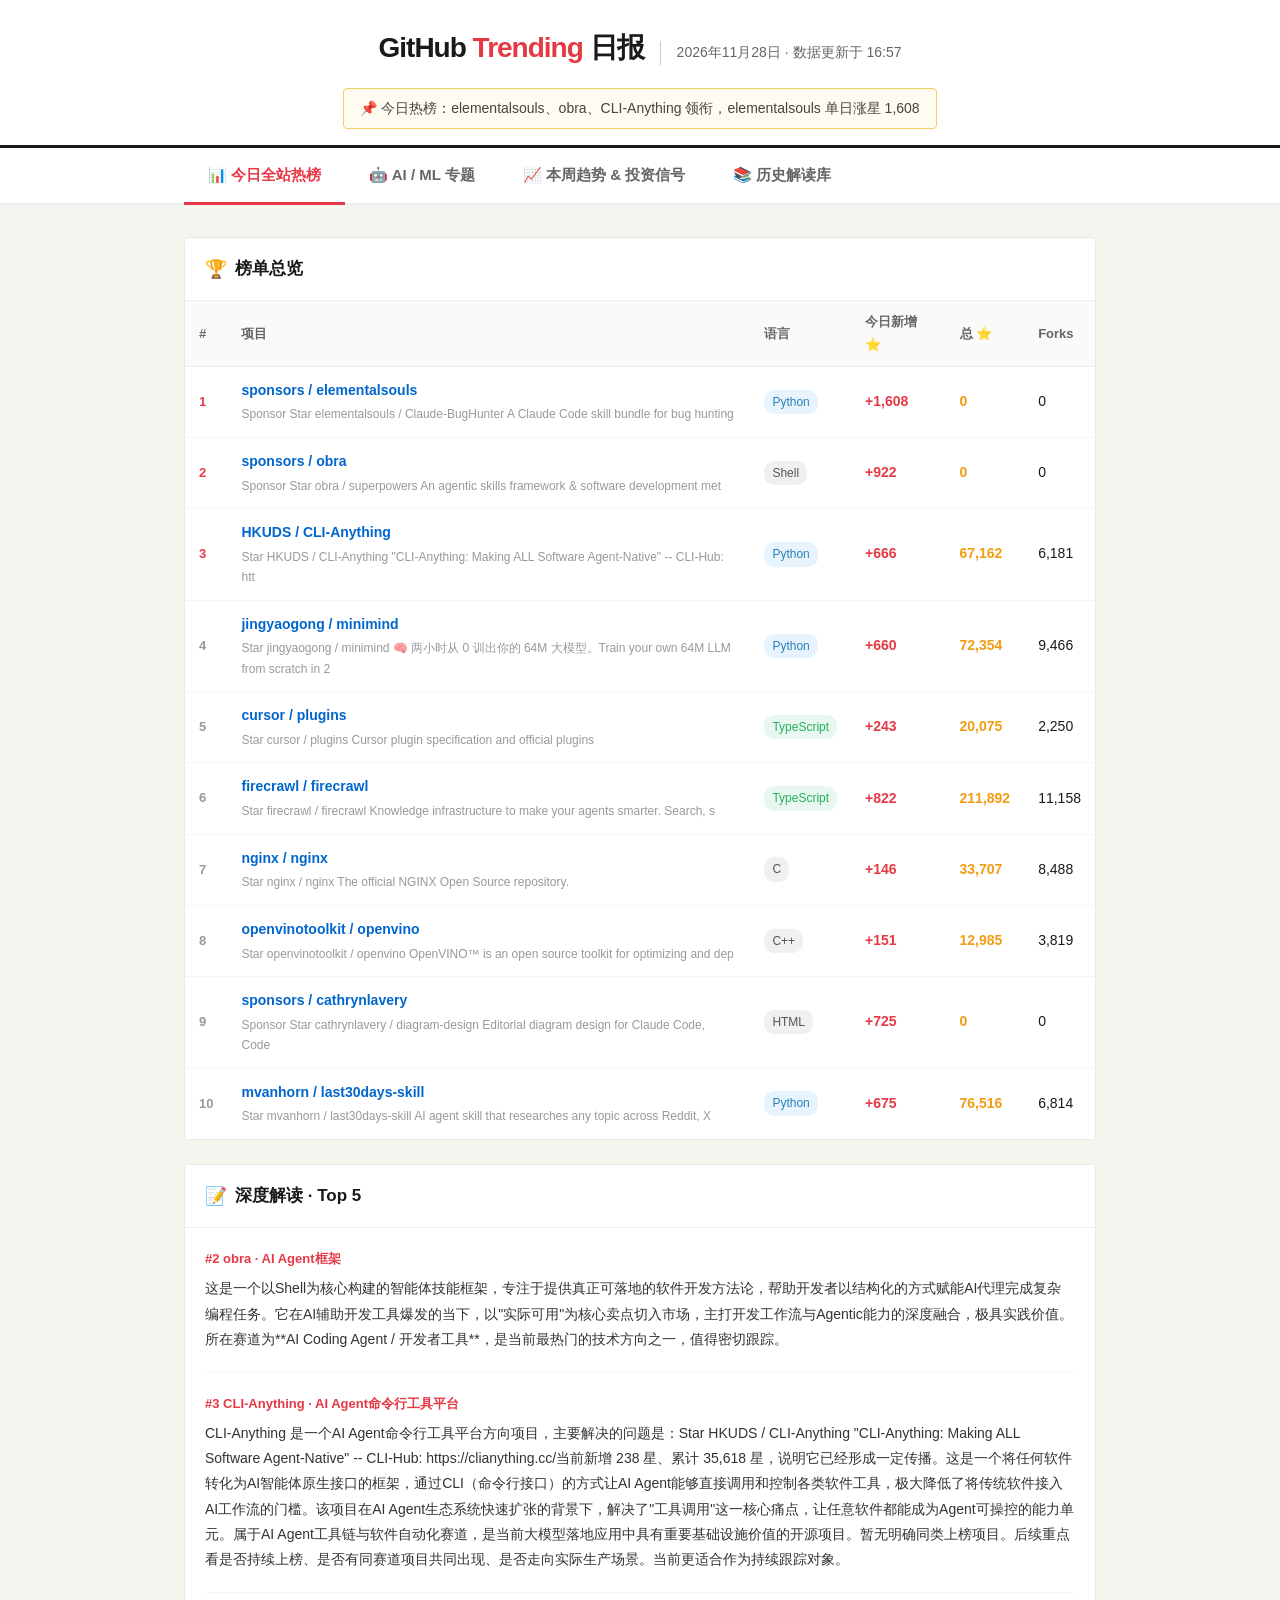
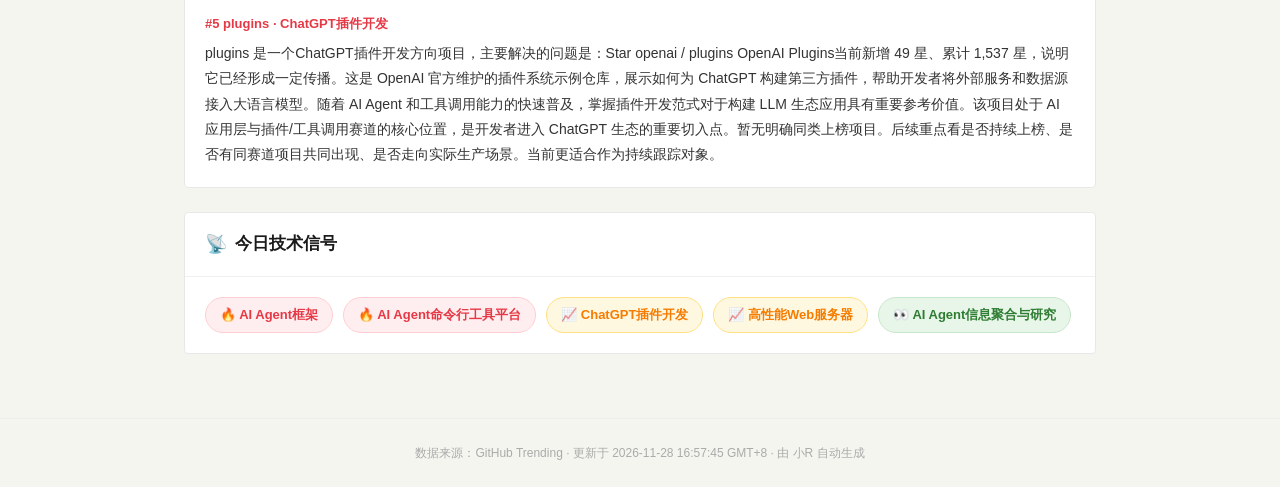
==== commit d22669ec: "chore: 自动更新 GitHub Trending 2026-11-28" ====
--- a/github-trending-source/github_trending.html
+++ b/github-trending-source/github_trending.html
@@ -74,9 +74,9 @@
 <div class="header-inner">
   <div class="header-top">
     <div class="logo">GitHub <span>Trending</span> 日报</div>
-    <div class="date">2026年11月27日 · 数据更新于 17:44</div>
-  </div>
-  <div class="summary">📌 今日热榜：elementalsouls、obra、CLI-Anything 领衔，elementalsouls 单日涨星 1,597</div>
+    <div class="date">2026年11月28日 · 数据更新于 16:57</div>
+  </div>
+  <div class="summary">📌 今日热榜：elementalsouls、obra、CLI-Anything 领衔，elementalsouls 单日涨星 1,608</div>
 </div>
 </div>
 <div class="tabs">
@@ -93,16 +93,16 @@
   <div class="section">
     <div class="section-header"><span class="section-icon">🏆</span><span class="section-title">榜单总览</span></div>
     <table><thead><tr><th>#</th><th>项目</th><th>语言</th><th>今日新增 ⭐</th><th>总 ⭐</th><th>Forks</th></tr></thead>
-    <tbody><tr><td class="rank top3">1</td><td><a class="proj-name" href="https://github.com/sponsors/elementalsouls" target="_blank">sponsors / elementalsouls</a><div class="proj-sub">Sponsor Star elementalsouls / Claude-BugHunter A Claude Code skill bundle for bug hunting </div></td><td><span class="lang-tag lang-Python">Python</span></td><td class="stars-new">+1,597</td><td class="stars">0</td><td>0</td></tr>
-<tr><td class="rank top3">2</td><td><a class="proj-name" href="https://github.com/sponsors/obra" target="_blank">sponsors / obra</a><div class="proj-sub">Sponsor Star obra / superpowers An agentic skills framework &amp; software development met</div></td><td><span class="lang-tag">Shell</span></td><td class="stars-new">+854</td><td class="stars">0</td><td>0</td></tr>
-<tr><td class="rank top3">3</td><td><a class="proj-name" href="https://github.com/HKUDS/CLI-Anything" target="_blank">HKUDS / CLI-Anything</a><div class="proj-sub">Star HKUDS / CLI-Anything "CLI-Anything: Making ALL Software Agent-Native" -- CLI-Hub: htt</div></td><td><span class="lang-tag lang-Python">Python</span></td><td class="stars-new">+746</td><td class="stars">66,640</td><td>6,083</td></tr>
-<tr><td class="rank">4</td><td><a class="proj-name" href="https://github.com/jingyaogong/minimind" target="_blank">jingyaogong / minimind</a><div class="proj-sub">Star jingyaogong / minimind 🧠 两小时从 0 训出你的 64M 大模型。Train your own 64M LLM from scratch in 2</div></td><td><span class="lang-tag lang-Python">Python</span></td><td class="stars-new">+702</td><td class="stars">71,974</td><td>9,363</td></tr>
-<tr><td class="rank">5</td><td><a class="proj-name" href="https://github.com/cursor/plugins" target="_blank">cursor / plugins</a><div class="proj-sub">Star cursor / plugins Cursor plugin specification and official plugins</div></td><td><span class="lang-tag lang-TypeScript">TypeScript</span></td><td class="stars-new">+270</td><td class="stars">19,880</td><td>2,172</td></tr>
-<tr><td class="rank">6</td><td><a class="proj-name" href="https://github.com/firecrawl/firecrawl" target="_blank">firecrawl / firecrawl</a><div class="proj-sub">Star firecrawl / firecrawl Knowledge infrastructure to make your agents smarter. Search, s</div></td><td><span class="lang-tag lang-TypeScript">TypeScript</span></td><td class="stars-new">+1,046</td><td class="stars">211,235</td><td>11,076</td></tr>
-<tr><td class="rank">7</td><td><a class="proj-name" href="https://github.com/nginx/nginx" target="_blank">nginx / nginx</a><div class="proj-sub">Star nginx / nginx The official NGINX Open Source repository.</div></td><td><span class="lang-tag">C</span></td><td class="stars-new">+150</td><td class="stars">33,578</td><td>8,441</td></tr>
-<tr><td class="rank">8</td><td><a class="proj-name" href="https://github.com/openvinotoolkit/openvino" target="_blank">openvinotoolkit / openvino</a><div class="proj-sub">Star openvinotoolkit / openvino OpenVINO™ is an open source toolkit for optimizing and dep</div></td><td><span class="lang-tag lang-C++">C++</span></td><td class="stars-new">+176</td><td class="stars">12,874</td><td>3,757</td></tr>
-<tr><td class="rank">9</td><td><a class="proj-name" href="https://github.com/sponsors/cathrynlavery" target="_blank">sponsors / cathrynlavery</a><div class="proj-sub">Sponsor Star cathrynlavery / diagram-design Editorial diagram design for Claude Code, Code</div></td><td><span class="lang-tag">HTML</span></td><td class="stars-new">+955</td><td class="stars">0</td><td>0</td></tr>
-<tr><td class="rank">10</td><td><a class="proj-name" href="https://github.com/mvanhorn/last30days-skill" target="_blank">mvanhorn / last30days-skill</a><div class="proj-sub">Star mvanhorn / last30days-skill AI agent skill that researches any topic across Reddit, X</div></td><td><span class="lang-tag lang-Python">Python</span></td><td class="stars-new">+759</td><td class="stars">76,032</td><td>6,717</td></tr>
+    <tbody><tr><td class="rank top3">1</td><td><a class="proj-name" href="https://github.com/sponsors/elementalsouls" target="_blank">sponsors / elementalsouls</a><div class="proj-sub">Sponsor Star elementalsouls / Claude-BugHunter A Claude Code skill bundle for bug hunting </div></td><td><span class="lang-tag lang-Python">Python</span></td><td class="stars-new">+1,608</td><td class="stars">0</td><td>0</td></tr>
+<tr><td class="rank top3">2</td><td><a class="proj-name" href="https://github.com/sponsors/obra" target="_blank">sponsors / obra</a><div class="proj-sub">Sponsor Star obra / superpowers An agentic skills framework &amp; software development met</div></td><td><span class="lang-tag">Shell</span></td><td class="stars-new">+922</td><td class="stars">0</td><td>0</td></tr>
+<tr><td class="rank top3">3</td><td><a class="proj-name" href="https://github.com/HKUDS/CLI-Anything" target="_blank">HKUDS / CLI-Anything</a><div class="proj-sub">Star HKUDS / CLI-Anything "CLI-Anything: Making ALL Software Agent-Native" -- CLI-Hub: htt</div></td><td><span class="lang-tag lang-Python">Python</span></td><td class="stars-new">+666</td><td class="stars">67,162</td><td>6,181</td></tr>
+<tr><td class="rank">4</td><td><a class="proj-name" href="https://github.com/jingyaogong/minimind" target="_blank">jingyaogong / minimind</a><div class="proj-sub">Star jingyaogong / minimind 🧠 两小时从 0 训出你的 64M 大模型。Train your own 64M LLM from scratch in 2</div></td><td><span class="lang-tag lang-Python">Python</span></td><td class="stars-new">+660</td><td class="stars">72,354</td><td>9,466</td></tr>
+<tr><td class="rank">5</td><td><a class="proj-name" href="https://github.com/cursor/plugins" target="_blank">cursor / plugins</a><div class="proj-sub">Star cursor / plugins Cursor plugin specification and official plugins</div></td><td><span class="lang-tag lang-TypeScript">TypeScript</span></td><td class="stars-new">+243</td><td class="stars">20,075</td><td>2,250</td></tr>
+<tr><td class="rank">6</td><td><a class="proj-name" href="https://github.com/firecrawl/firecrawl" target="_blank">firecrawl / firecrawl</a><div class="proj-sub">Star firecrawl / firecrawl Knowledge infrastructure to make your agents smarter. Search, s</div></td><td><span class="lang-tag lang-TypeScript">TypeScript</span></td><td class="stars-new">+822</td><td class="stars">211,892</td><td>11,158</td></tr>
+<tr><td class="rank">7</td><td><a class="proj-name" href="https://github.com/nginx/nginx" target="_blank">nginx / nginx</a><div class="proj-sub">Star nginx / nginx The official NGINX Open Source repository.</div></td><td><span class="lang-tag">C</span></td><td class="stars-new">+146</td><td class="stars">33,707</td><td>8,488</td></tr>
+<tr><td class="rank">8</td><td><a class="proj-name" href="https://github.com/openvinotoolkit/openvino" target="_blank">openvinotoolkit / openvino</a><div class="proj-sub">Star openvinotoolkit / openvino OpenVINO™ is an open source toolkit for optimizing and dep</div></td><td><span class="lang-tag lang-C++">C++</span></td><td class="stars-new">+151</td><td class="stars">12,985</td><td>3,819</td></tr>
+<tr><td class="rank">9</td><td><a class="proj-name" href="https://github.com/sponsors/cathrynlavery" target="_blank">sponsors / cathrynlavery</a><div class="proj-sub">Sponsor Star cathrynlavery / diagram-design Editorial diagram design for Claude Code, Code</div></td><td><span class="lang-tag">HTML</span></td><td class="stars-new">+725</td><td class="stars">0</td><td>0</td></tr>
+<tr><td class="rank">10</td><td><a class="proj-name" href="https://github.com/mvanhorn/last30days-skill" target="_blank">mvanhorn / last30days-skill</a><div class="proj-sub">Star mvanhorn / last30days-skill AI agent skill that researches any topic across Reddit, X</div></td><td><span class="lang-tag lang-Python">Python</span></td><td class="stars-new">+675</td><td class="stars">76,516</td><td>6,814</td></tr>
 </tbody></table>
   </div>
   <div class="section">
@@ -127,16 +127,16 @@
   <div class="section">
     <div class="section-header"><span class="section-icon">🤖</span><span class="section-title">AI / ML 今日热榜</span></div>
     <table><thead><tr><th>#</th><th>项目</th><th>语言</th><th>今日新增 ⭐</th><th>总 ⭐</th><th>Forks</th></tr></thead>
-    <tbody><tr><td class="rank top3">1</td><td><a class="proj-name" href="https://github.com/sponsors/elementalsouls" target="_blank">sponsors / elementalsouls</a><div class="proj-sub">Sponsor Star elementalsouls / Claude-BugHunter A Claude Code skill bundle for bug hunting </div></td><td><span class="lang-tag lang-Python">Python</span></td><td class="stars-new">+1,597</td><td class="stars">0</td><td>0</td></tr>
-<tr><td class="rank top3">2</td><td><a class="proj-name" href="https://github.com/sponsors/obra" target="_blank">sponsors / obra</a><div class="proj-sub">Sponsor Star obra / superpowers An agentic skills framework &amp; software development met</div></td><td><span class="lang-tag">Shell</span></td><td class="stars-new">+854</td><td class="stars">0</td><td>0</td></tr>
-<tr><td class="rank top3">3</td><td><a class="proj-name" href="https://github.com/HKUDS/CLI-Anything" target="_blank">HKUDS / CLI-Anything</a><div class="proj-sub">Star HKUDS / CLI-Anything "CLI-Anything: Making ALL Software Agent-Native" -- CLI-Hub: htt</div></td><td><span class="lang-tag lang-Python">Python</span></td><td class="stars-new">+746</td><td class="stars">66,640</td><td>6,083</td></tr>
-<tr><td class="rank">4</td><td><a class="proj-name" href="https://github.com/jingyaogong/minimind" target="_blank">jingyaogong / minimind</a><div class="proj-sub">Star jingyaogong / minimind 🧠 两小时从 0 训出你的 64M 大模型。Train your own 64M LLM from scratch in 2</div></td><td><span class="lang-tag lang-Python">Python</span></td><td class="stars-new">+702</td><td class="stars">71,974</td><td>9,363</td></tr>
-<tr><td class="rank">5</td><td><a class="proj-name" href="https://github.com/firecrawl/firecrawl" target="_blank">firecrawl / firecrawl</a><div class="proj-sub">Star firecrawl / firecrawl Knowledge infrastructure to make your agents smarter. Search, s</div></td><td><span class="lang-tag lang-TypeScript">TypeScript</span></td><td class="stars-new">+1,046</td><td class="stars">211,235</td><td>11,076</td></tr>
-<tr><td class="rank">6</td><td><a class="proj-name" href="https://github.com/openvinotoolkit/openvino" target="_blank">openvinotoolkit / openvino</a><div class="proj-sub">Star openvinotoolkit / openvino OpenVINO™ is an open source toolkit for optimizing and dep</div></td><td><span class="lang-tag lang-C++">C++</span></td><td class="stars-new">+176</td><td class="stars">12,874</td><td>3,757</td></tr>
-<tr><td class="rank">7</td><td><a class="proj-name" href="https://github.com/sponsors/cathrynlavery" target="_blank">sponsors / cathrynlavery</a><div class="proj-sub">Sponsor Star cathrynlavery / diagram-design Editorial diagram design for Claude Code, Code</div></td><td><span class="lang-tag">HTML</span></td><td class="stars-new">+955</td><td class="stars">0</td><td>0</td></tr>
-<tr><td class="rank">8</td><td><a class="proj-name" href="https://github.com/mvanhorn/last30days-skill" target="_blank">mvanhorn / last30days-skill</a><div class="proj-sub">Star mvanhorn / last30days-skill AI agent skill that researches any topic across Reddit, X</div></td><td><span class="lang-tag lang-Python">Python</span></td><td class="stars-new">+759</td><td class="stars">76,032</td><td>6,717</td></tr>
-<tr><td class="rank">9</td><td><a class="proj-name" href="https://github.com/google-labs-code/stitch-skills" target="_blank">google-labs-code / stitch-skills</a><div class="proj-sub">Star google-labs-code / stitch-skills A library of Agent Skills designed to work with the </div></td><td><span class="lang-tag lang-TypeScript">TypeScript</span></td><td class="stars-new">+309</td><td class="stars">13,421</td><td>1,580</td></tr>
-<tr><td class="rank">10</td><td><a class="proj-name" href="https://github.com/sponsors/mjmirza" target="_blank">sponsors / mjmirza</a><div class="proj-sub">Sponsor Star mjmirza / app-store-compliance Avoid common App Store and Google Play rejecti</div></td><td><span class="lang-tag">Shell</span></td><td class="stars-new">+562</td><td class="stars">0</td><td>0</td></tr>
+    <tbody><tr><td class="rank top3">1</td><td><a class="proj-name" href="https://github.com/sponsors/elementalsouls" target="_blank">sponsors / elementalsouls</a><div class="proj-sub">Sponsor Star elementalsouls / Claude-BugHunter A Claude Code skill bundle for bug hunting </div></td><td><span class="lang-tag lang-Python">Python</span></td><td class="stars-new">+1,608</td><td class="stars">0</td><td>0</td></tr>
+<tr><td class="rank top3">2</td><td><a class="proj-name" href="https://github.com/sponsors/obra" target="_blank">sponsors / obra</a><div class="proj-sub">Sponsor Star obra / superpowers An agentic skills framework &amp; software development met</div></td><td><span class="lang-tag">Shell</span></td><td class="stars-new">+922</td><td class="stars">0</td><td>0</td></tr>
+<tr><td class="rank top3">3</td><td><a class="proj-name" href="https://github.com/HKUDS/CLI-Anything" target="_blank">HKUDS / CLI-Anything</a><div class="proj-sub">Star HKUDS / CLI-Anything "CLI-Anything: Making ALL Software Agent-Native" -- CLI-Hub: htt</div></td><td><span class="lang-tag lang-Python">Python</span></td><td class="stars-new">+666</td><td class="stars">67,162</td><td>6,181</td></tr>
+<tr><td class="rank">4</td><td><a class="proj-name" href="https://github.com/jingyaogong/minimind" target="_blank">jingyaogong / minimind</a><div class="proj-sub">Star jingyaogong / minimind 🧠 两小时从 0 训出你的 64M 大模型。Train your own 64M LLM from scratch in 2</div></td><td><span class="lang-tag lang-Python">Python</span></td><td class="stars-new">+660</td><td class="stars">72,354</td><td>9,466</td></tr>
+<tr><td class="rank">5</td><td><a class="proj-name" href="https://github.com/firecrawl/firecrawl" target="_blank">firecrawl / firecrawl</a><div class="proj-sub">Star firecrawl / firecrawl Knowledge infrastructure to make your agents smarter. Search, s</div></td><td><span class="lang-tag lang-TypeScript">TypeScript</span></td><td class="stars-new">+822</td><td class="stars">211,892</td><td>11,158</td></tr>
+<tr><td class="rank">6</td><td><a class="proj-name" href="https://github.com/openvinotoolkit/openvino" target="_blank">openvinotoolkit / openvino</a><div class="proj-sub">Star openvinotoolkit / openvino OpenVINO™ is an open source toolkit for optimizing and dep</div></td><td><span class="lang-tag lang-C++">C++</span></td><td class="stars-new">+151</td><td class="stars">12,985</td><td>3,819</td></tr>
+<tr><td class="rank">7</td><td><a class="proj-name" href="https://github.com/sponsors/cathrynlavery" target="_blank">sponsors / cathrynlavery</a><div class="proj-sub">Sponsor Star cathrynlavery / diagram-design Editorial diagram design for Claude Code, Code</div></td><td><span class="lang-tag">HTML</span></td><td class="stars-new">+725</td><td class="stars">0</td><td>0</td></tr>
+<tr><td class="rank">8</td><td><a class="proj-name" href="https://github.com/mvanhorn/last30days-skill" target="_blank">mvanhorn / last30days-skill</a><div class="proj-sub">Star mvanhorn / last30days-skill AI agent skill that researches any topic across Reddit, X</div></td><td><span class="lang-tag lang-Python">Python</span></td><td class="stars-new">+675</td><td class="stars">76,516</td><td>6,814</td></tr>
+<tr><td class="rank">9</td><td><a class="proj-name" href="https://github.com/google-labs-code/stitch-skills" target="_blank">google-labs-code / stitch-skills</a><div class="proj-sub">Star google-labs-code / stitch-skills A library of Agent Skills designed to work with the </div></td><td><span class="lang-tag lang-TypeScript">TypeScript</span></td><td class="stars-new">+311</td><td class="stars">13,684</td><td>1,639</td></tr>
+<tr><td class="rank">10</td><td><a class="proj-name" href="https://github.com/sponsors/mjmirza" target="_blank">sponsors / mjmirza</a><div class="proj-sub">Sponsor Star mjmirza / app-store-compliance Avoid common App Store and Google Play rejecti</div></td><td><span class="lang-tag">Shell</span></td><td class="stars-new">+530</td><td class="stars">0</td><td>0</td></tr>
 </tbody></table>
   </div>
   <div class="section">
@@ -158,16 +158,16 @@
   <div class="section">
     <div class="section-header"><span class="section-icon">📅</span><span class="section-title">本周全站热榜</span></div>
     <table><thead><tr><th>#</th><th>项目</th><th>语言</th><th>本周新增 ⭐</th><th>总 ⭐</th><th>Forks</th></tr></thead>
-    <tbody><tr><td class="rank top3">1</td><td><a class="proj-name" href="https://github.com/backnotprop/plannotator" target="_blank">backnotprop / plannotator</a><div class="proj-sub">Star backnotprop / plannotator The workspace to stay in the loop and on top of agents - sh</div></td><td><span class="lang-tag lang-TypeScript">TypeScript</span></td><td class="stars-new">+1,631</td><td class="stars">15,329</td><td>1,467</td></tr>
-<tr><td class="rank top3">2</td><td><a class="proj-name" href="https://github.com/google-labs-code/stitch-skills" target="_blank">google-labs-code / stitch-skills</a><div class="proj-sub">Star google-labs-code / stitch-skills A library of Agent Skills designed to work with the </div></td><td><span class="lang-tag lang-TypeScript">TypeScript</span></td><td class="stars-new">+2,619</td><td class="stars">13,421</td><td>1,580</td></tr>
-<tr><td class="rank top3">3</td><td><a class="proj-name" href="https://github.com/GoogleChrome/modern-web-guidance-src" target="_blank">GoogleChrome / modern-web-guidance-src</a><div class="proj-sub">Star GoogleChrome / modern-web-guidance-src Keep your coding agent up to date with the lat</div></td><td><span class="lang-tag lang-TypeScript">TypeScript</span></td><td class="stars-new">+2,209</td><td class="stars">11,345</td><td>844</td></tr>
-<tr><td class="rank">4</td><td><a class="proj-name" href="https://github.com/n8n-io/nod" target="_blank">n8n-io / nod</a><div class="proj-sub">Star n8n-io / nod Open source personal agent with its own computer. It chases invoices, pr</div></td><td><span class="lang-tag lang-TypeScript">TypeScript</span></td><td class="stars-new">+1,165</td><td class="stars">4,127</td><td>624</td></tr>
-<tr><td class="rank">5</td><td><a class="proj-name" href="https://github.com/alibaba/open-code-review" target="_blank">alibaba / open-code-review</a><div class="proj-sub">Star alibaba / open-code-review Secure, fast, efficient, battle-tested at Alibaba's scale.</div></td><td><span class="lang-tag">Go</span></td><td class="stars-new">+2,284</td><td class="stars">56,767</td><td>4,697</td></tr>
-<tr><td class="rank">6</td><td><a class="proj-name" href="https://github.com/mvanhorn/last30days-skill" target="_blank">mvanhorn / last30days-skill</a><div class="proj-sub">Star mvanhorn / last30days-skill AI agent skill that researches any topic across Reddit, X</div></td><td><span class="lang-tag lang-Python">Python</span></td><td class="stars-new">+5,090</td><td class="stars">76,032</td><td>6,718</td></tr>
-<tr><td class="rank">7</td><td><a class="proj-name" href="https://github.com/ChromeDevTools/chrome-devtools-mcp" target="_blank">ChromeDevTools / chrome-devtools-mcp</a><div class="proj-sub">Star ChromeDevTools / chrome-devtools-mcp Chrome DevTools for coding agents</div></td><td><span class="lang-tag lang-TypeScript">TypeScript</span></td><td class="stars-new">+1,175</td><td class="stars">59,557</td><td>4,901</td></tr>
-<tr><td class="rank">8</td><td><a class="proj-name" href="https://github.com/tradermonty/claude-trading-skills" target="_blank">tradermonty / claude-trading-skills</a><div class="proj-sub">Star tradermonty / claude-trading-skills Claude Code skills for equity investors and trade</div></td><td><span class="lang-tag lang-Python">Python</span></td><td class="stars-new">+1,381</td><td class="stars">8,656</td><td>1,565</td></tr>
-<tr><td class="rank">9</td><td><a class="proj-name" href="https://github.com/ag-ui-protocol/ag-ui" target="_blank">ag-ui-protocol / ag-ui</a><div class="proj-sub">Star ag-ui-protocol / ag-ui AG-UI: the Agent-User Interaction Protocol. Bring Agents into </div></td><td><span class="lang-tag lang-TypeScript">TypeScript</span></td><td class="stars-new">+1,269</td><td class="stars">21,892</td><td>2,191</td></tr>
-<tr><td class="rank">10</td><td><a class="proj-name" href="https://github.com/meta/astryx" target="_blank">meta / astryx</a><div class="proj-sub">Star meta / astryx An open source design system that's fully customizable and agent ready</div></td><td><span class="lang-tag lang-TypeScript">TypeScript</span></td><td class="stars-new">+2,519</td><td class="stars">33,440</td><td>2,606</td></tr>
+    <tbody><tr><td class="rank top3">1</td><td><a class="proj-name" href="https://github.com/backnotprop/plannotator" target="_blank">backnotprop / plannotator</a><div class="proj-sub">Star backnotprop / plannotator The workspace to stay in the loop and on top of agents - sh</div></td><td><span class="lang-tag lang-TypeScript">TypeScript</span></td><td class="stars-new">+1,596</td><td class="stars">15,471</td><td>1,479</td></tr>
+<tr><td class="rank top3">2</td><td><a class="proj-name" href="https://github.com/google-labs-code/stitch-skills" target="_blank">google-labs-code / stitch-skills</a><div class="proj-sub">Star google-labs-code / stitch-skills A library of Agent Skills designed to work with the </div></td><td><span class="lang-tag lang-TypeScript">TypeScript</span></td><td class="stars-new">+2,616</td><td class="stars">13,685</td><td>1,639</td></tr>
+<tr><td class="rank top3">3</td><td><a class="proj-name" href="https://github.com/GoogleChrome/modern-web-guidance-src" target="_blank">GoogleChrome / modern-web-guidance-src</a><div class="proj-sub">Star GoogleChrome / modern-web-guidance-src Keep your coding agent up to date with the lat</div></td><td><span class="lang-tag lang-TypeScript">TypeScript</span></td><td class="stars-new">+2,008</td><td class="stars">11,519</td><td>850</td></tr>
+<tr><td class="rank">4</td><td><a class="proj-name" href="https://github.com/n8n-io/nod" target="_blank">n8n-io / nod</a><div class="proj-sub">Star n8n-io / nod Open source personal agent with its own computer. It chases invoices, pr</div></td><td><span class="lang-tag lang-TypeScript">TypeScript</span></td><td class="stars-new">+1,424</td><td class="stars">4,513</td><td>680</td></tr>
+<tr><td class="rank">5</td><td><a class="proj-name" href="https://github.com/alibaba/open-code-review" target="_blank">alibaba / open-code-review</a><div class="proj-sub">Star alibaba / open-code-review Secure, fast, efficient, battle-tested at Alibaba's scale.</div></td><td><span class="lang-tag">Go</span></td><td class="stars-new">+2,335</td><td class="stars">56,979</td><td>4,710</td></tr>
+<tr><td class="rank">6</td><td><a class="proj-name" href="https://github.com/mvanhorn/last30days-skill" target="_blank">mvanhorn / last30days-skill</a><div class="proj-sub">Star mvanhorn / last30days-skill AI agent skill that researches any topic across Reddit, X</div></td><td><span class="lang-tag lang-Python">Python</span></td><td class="stars-new">+5,072</td><td class="stars">76,516</td><td>6,814</td></tr>
+<tr><td class="rank">7</td><td><a class="proj-name" href="https://github.com/ChromeDevTools/chrome-devtools-mcp" target="_blank">ChromeDevTools / chrome-devtools-mcp</a><div class="proj-sub">Star ChromeDevTools / chrome-devtools-mcp Chrome DevTools for coding agents</div></td><td><span class="lang-tag lang-TypeScript">TypeScript</span></td><td class="stars-new">+1,150</td><td class="stars">59,663</td><td>4,850</td></tr>
+<tr><td class="rank">8</td><td><a class="proj-name" href="https://github.com/tradermonty/claude-trading-skills" target="_blank">tradermonty / claude-trading-skills</a><div class="proj-sub">Star tradermonty / claude-trading-skills Claude Code skills for equity investors and trade</div></td><td><span class="lang-tag lang-Python">Python</span></td><td class="stars-new">+1,332</td><td class="stars">8,771</td><td>1,577</td></tr>
+<tr><td class="rank">9</td><td><a class="proj-name" href="https://github.com/ag-ui-protocol/ag-ui" target="_blank">ag-ui-protocol / ag-ui</a><div class="proj-sub">Star ag-ui-protocol / ag-ui AG-UI: the Agent-User Interaction Protocol. Bring Agents into </div></td><td><span class="lang-tag lang-TypeScript">TypeScript</span></td><td class="stars-new">+1,185</td><td class="stars">21,989</td><td>2,194</td></tr>
+<tr><td class="rank">10</td><td><a class="proj-name" href="https://github.com/meta/astryx" target="_blank">meta / astryx</a><div class="proj-sub">Star meta / astryx An open source design system that's fully customizable and agent ready</div></td><td><span class="lang-tag lang-TypeScript">TypeScript</span></td><td class="stars-new">+2,306</td><td class="stars">33,573</td><td>2,619</td></tr>
 </tbody></table>
   </div>
   <div class="section">
@@ -527,7 +527,7 @@
 </div>
 
 </div>
-<div class="footer">数据来源：GitHub Trending · 更新于 2026-11-27 17:44:56 GMT+8 · 由 小R 自动生成</div>
+<div class="footer">数据来源：GitHub Trending · 更新于 2026-11-28 16:57:45 GMT+8 · 由 小R 自动生成</div>
 <script>
 function showTab(idx){
   document.querySelectorAll(".tab").forEach((t,i)=>t.classList.toggle("active",i===idx));
